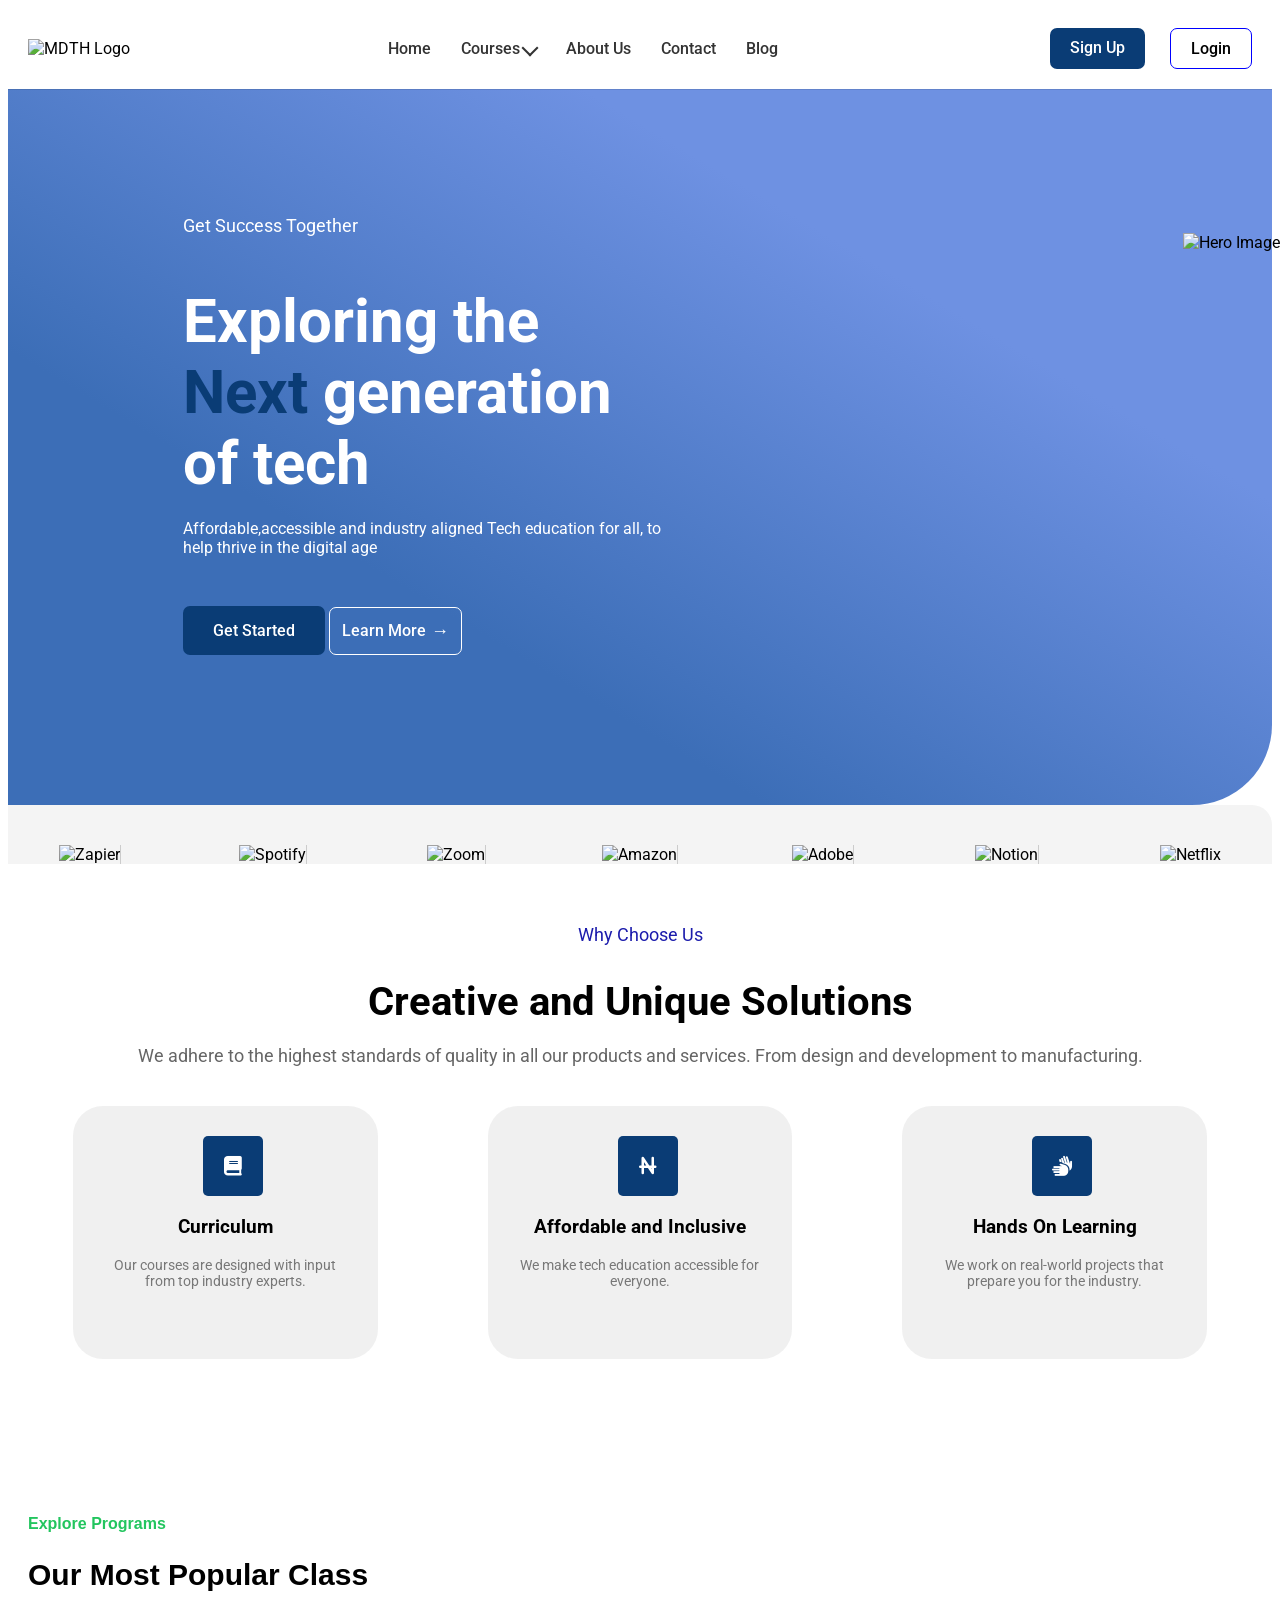
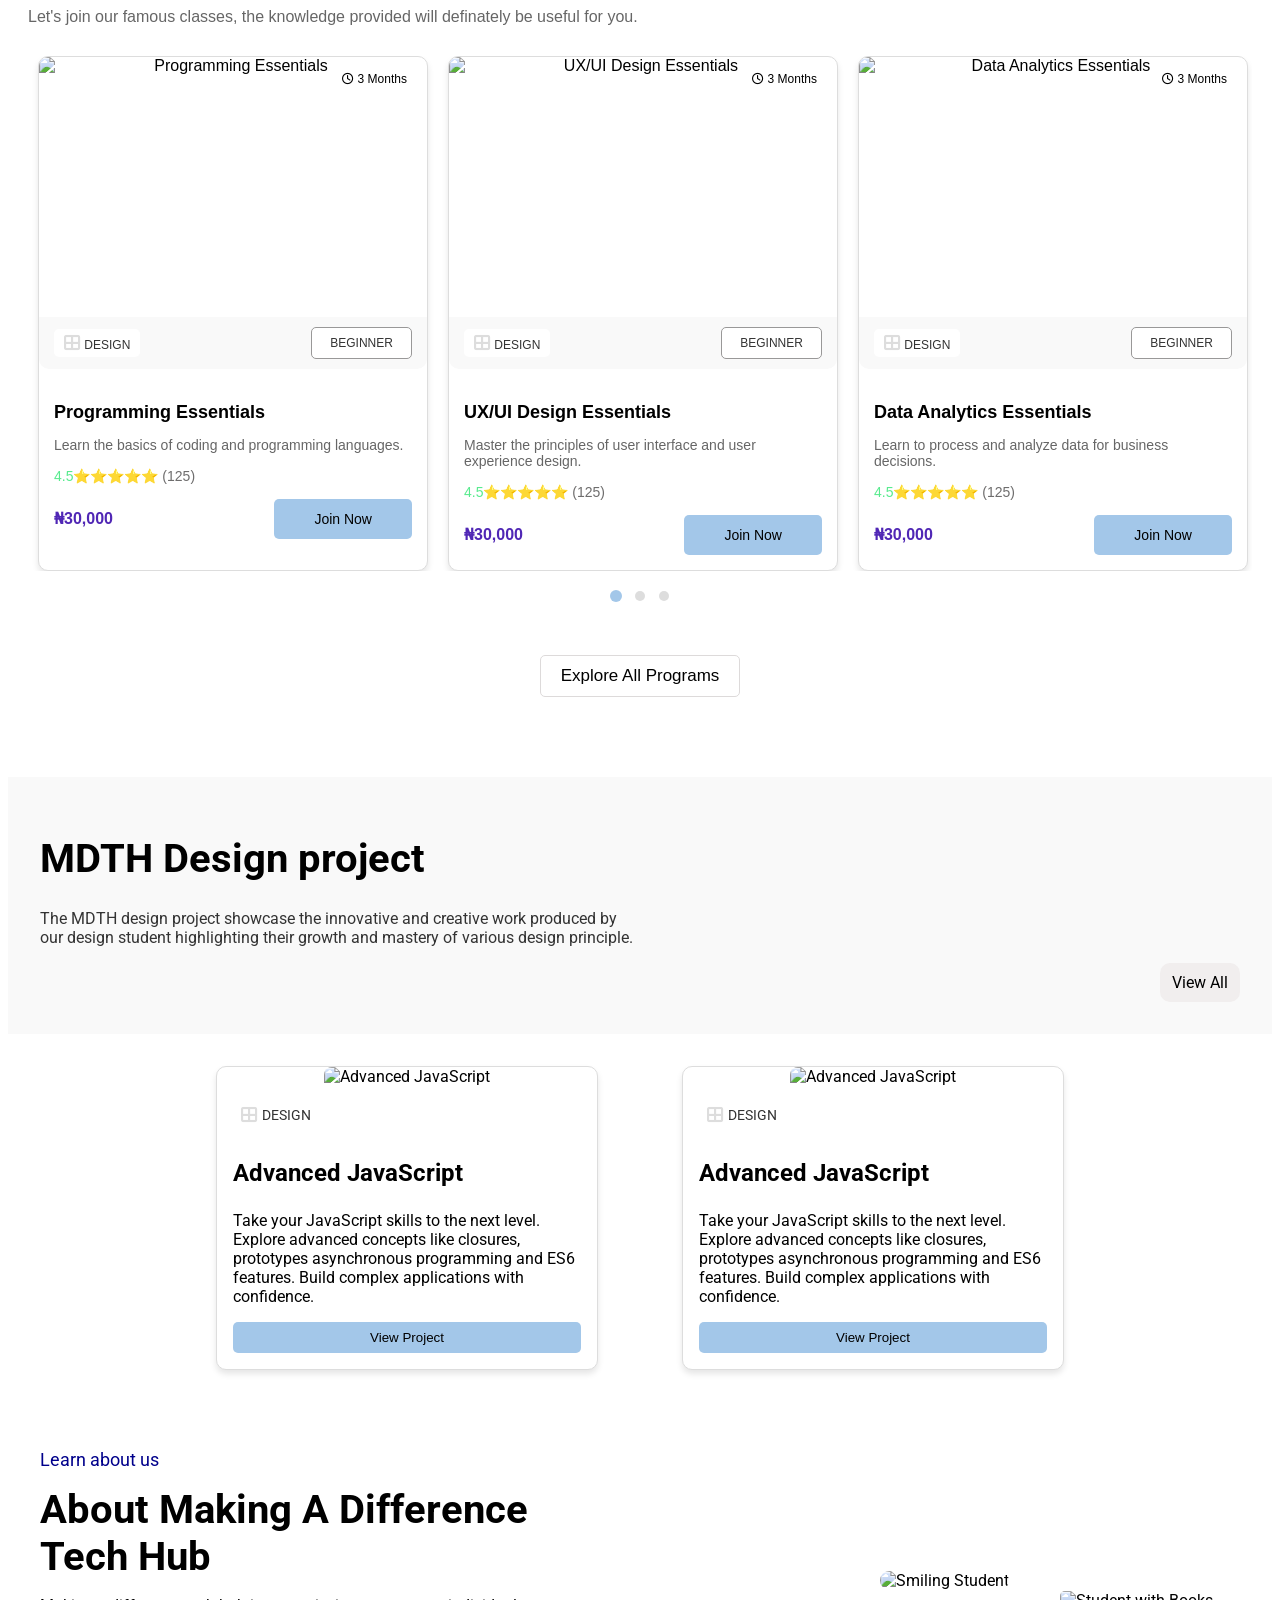
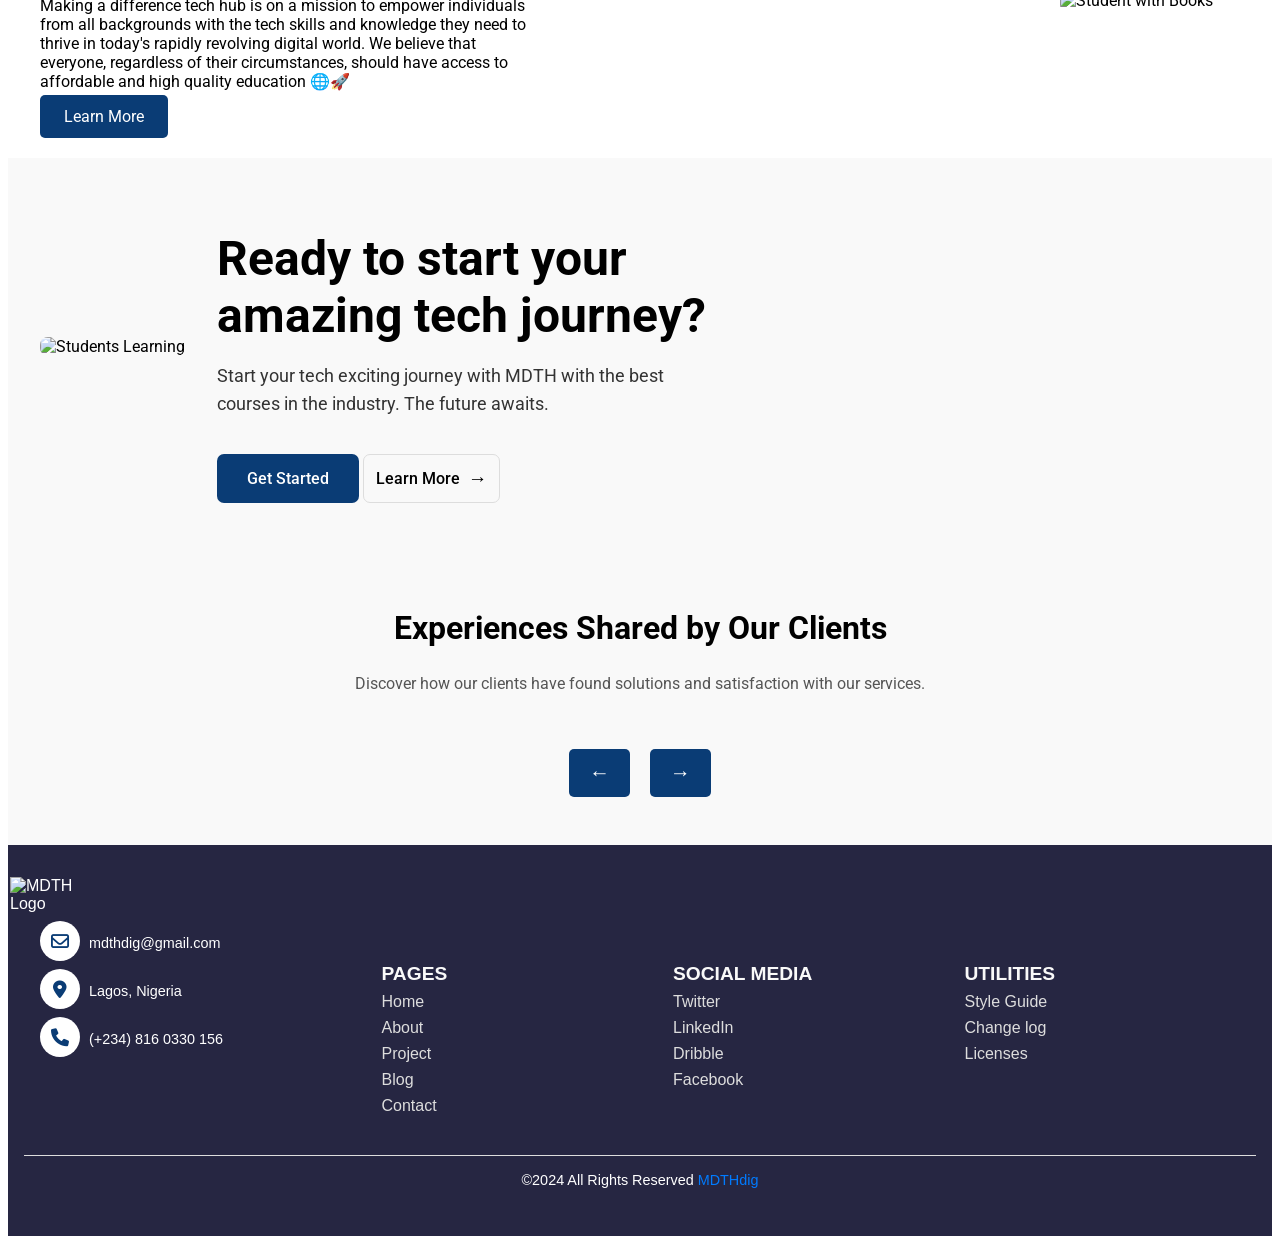
==== index.html @ a883691e "Login and signup page" ====
<!DOCTYPE html>
<html lang="en">
<head>
    <meta charset="UTF-8">
    <meta name="viewport" content="width=device-width, initial-scale=1.0">
    <meta name="description" content="MDTH - Affordable, accessible online tech courses to help you thrive in the digital age. Industry-aligned training in next-gen technologies for career success.">
    <meta name="keywords" content="online tech courses, affordable tech education, digital skills training, industry-aligned courses, next-generation technology, coding bootcamp, web development, data science, AI courses, career advancement">
    <meta name="author" content="MDTH">
    <meta name="robots" content="index, follow">
    <meta property="og:title" content="MDTH | Affordable Online Tech Courses for the Digital Age">
    <meta property="og:description" content="Get industry-relevant tech skills with MDTH's affordable online courses. Learn next-generation technologies and advance your career.">
    <meta property="og:type" content="website">
    <meta property="og:url" content="https://www.mdth.com">
    <meta property="og:image" content="https://www.mdth.com/images/mdth-social-share.jpg">
    
    <!-- Canonical URL to prevent duplicate content issues -->
    <link rel="canonical" href="https://www.mdth.com">
    
    <!-- Favicon -->
    <link rel="icon" href="/images/MDTH LOGO.jpg" type="image/x-icon">
    <link rel="apple-touch-icon" href="/apple-touch-icon.png">
    
    <!-- Title with primary keywords -->
    <title>MDTH  Digital World |Learn Next-Gen Skills for Career Success</title>
    
    <!-- Preload important resources -->
    <link rel="preload" href="https://fonts.googleapis.com/css2?family=Roboto:wght@400;500;700&display=swap" as="style">
    <link rel="preload" href="styles.css" as="style">
    
    <!-- Fonts -->
    <link href="https://fonts.googleapis.com/css2?family=Roboto:wght@400;500;700&display=swap" rel="stylesheet">
    <link rel="stylesheet" href="https://cdnjs.cloudflare.com/ajax/libs/font-awesome/6.0.0-beta3/css/all.min.css">
    
    <!-- CSS -->
    <link rel="stylesheet" href="css/styles.css">
    
    <!-- Schema Markup for Course Platform -->
    <script type="application/ld+json">
    {
      "@context": "https://schema.org",
      "@type": "EducationalOrganization",
      "name": "MDTH",
      "url": "https://www.mdth.com",
      "description": "Affordable, accessible tech education platform offering industry-aligned courses in next-generation technologies",
      "founder": {
        "@type": "Person",
        "name": "MDTH Team"
      },
      "sameAs": [
        "https://facebook.com/mdth",
        "https://twitter.com/mdth",
        "https://linkedin.com/company/mdth"
      ]
    }
    </script>
</head>
<body>
<!-- Navigation Bar -->
<nav class="navbar">
  <div class="logo">
      <a href="#">
          <img src="images/MDTH LOGO.jpg" alt="MDTH Logo" class="logo-image">
      </a>
  </div>

  
  <ul class="nav-links">
      <li><a href="#home">Home</a></li>
      <li class="dropdown">
        <a href="#courses">Courses</a>
        <span class="caret"></span>
        <ul class="dropdown-menu">
          <li><a href="web-development.html">Web Development</a></li>
          <li><a href="#data-science">Data Science</a></li>
          <li><a href="#ui-ux">UI/UX Design</a></li>
          <li><a href="#digital-marketing">Digital Marketing</a></li>
        </ul>
      </li>
    
      <li><a href="#about">About Us</a></li>
      <li><a href="#contact">Contact</a></li>
      <li><a href="#blog">Blog</a></li>
  </ul>
  <div class="auth-buttons">
      <a href="signup.html" class="btn-signup">Sign Up</a>
      <a href="login.html" class="btn-login">Login</a>
  </div>
  <!-- Hamburger Icon -->
  <div class="hamburger" id="hamburger">
      <span class="bar"></span>
      <span class="bar"></span>
      <span class="bar"></span>
  </div>
</nav>
<!-- Side Menu (hidden by default) -->
<div class="side-menu" id="sideMenu">
  <div class="side-menu-header">
    <img src="images/MDTH_LOGO-removebg-preview.png" alt="Logo" class="side-menu-logo">
    <div class="cancel-icon" id="cancelIcon">
      <span>&times;</span>
    </div>
  </div>
  <hr class="menu-separator">
  <div class="theme-switcher">
    <p>Switch Theme</p>
    <button id="themeToggle" class="theme-icon">
      <i class="fa fa-moon-o" aria-hidden="true"></i>
    </button>
  </div>
  <ul class="nav-links">
    <li><a href="#home">Home</a></li>
    <li class="dropdown">
      <a href="#courses">Courses</a>
      <span class="caret"></span>
      <ul class="dropdown-menu">
        <li><a href="web-development.html">Web Development</a></li>
        <li><a href="#data-science">Data Science</a></li>
        <li><a href="#ui-ux">UI/UX Design</a></li>
        <li><a href="#digital-marketing">Digital Marketing</a></li>
      </ul>
    </li>
  
    <li><a href="#about">About Us</a></li>
    <li><a href="#contact">Contact</a></li>
    <li><a href="#blog">Blog</a></li>
  </ul>
  <div class="auth-buttons">
    <a href="signup.html" class="btn-signup">Sign Up</a>
    <a href="login.html" class="btn-login">Login</a>
  </div>
  <hr class="menu-separator">
</div>



   <!-- Hero Section -->
<section class="hero">
    <div class="hero-content">
        <p>Get Success Together</p>
        <h1>Exploring the <span>Next</span> generation of tech</h1>
        <p>Affordable,accessible and industry aligned Tech education for all, to help thrive in the digital age</p>
        <a href="get-started.html" class="btn-get-started">Get Started</a>
       
        <a href="#learn-more" class="learn-more">
            Learn More <span class="arrow">&rarr;</span>
        </a>
    </div>
    <div class="hero-image">
        <img src="images/hero-image.png" alt="Hero Image">
    </div>
</section>

<!-- Brands Section -->
<div class="brands-section">
  <div class="brands">
    <div class="brand">
      <img src="images/Zapier logo image.png" alt="Zapier">
    </div>
    <div class="brand">
      <img src="images/Spotify logo image.png" alt="Spotify">
    </div>
    <div class="brand">
      <img src="images/Zoom logo image.png" alt="Zoom">
    </div>
    <div class="brand">
      <img src="images/Amazon logo image.png" alt="Amazon">
    </div>
    <div class="brand">
      <img src="images/Adobe logo image.png" alt="Adobe">
    </div>
    <div class="brand">
      <img src="images/Notion logo image.png" alt="Notion">
    </div>
    <div class="brand">
      <img src="images/Netflix logo image.png" alt="Netflix">
    </div>
  </div>
</div>


  
  <section class="creative-solutions">
    <div class="container">
        <p1>Why Choose Us</p1>
        <h2>Creative and Unique Solutions</h2>
        <p>We adhere to the highest standards of quality in all our products and services. From design and development to manufacturing.</p>
        <!-- Icon Boxes -->
        <div class="icon-boxes">
            <div class="icon-box">
                <div class="icon">
                    <i class="fas fa-book"></i> <!-- Font Awesome icon for Curriculum -->
                </div>
                <h3>Curriculum</h3>
                <p>Our courses are designed with input from top industry experts.</p>
            </div>
            <div class="icon-box">
                <div class="icon">
                    <i class="fas fa-naira-sign"></i> <!-- Font Awesome icon for Affordable -->
                </div>
                <h3>Affordable and Inclusive</h3>
                <p>We make tech education accessible for everyone.</p>
            </div>
            <div class="icon-box">
                <div class="icon">
                    <i class="fas fa-hands"></i> <!-- Font Awesome icon for Hands On -->
                </div>
                <h3>Hands On Learning</h3>
                <p>We work on real-world projects that prepare you for the industry.</p>
            </div>
        </div>
    </div>
</section>



<div class="courses-section">
    <div class="head-course">
        <p class="Exp"><b>Explore Programs</b></p>
        <h2 class="section-title">Our Most Popular Class</h2>
        <p class="section-description">
           Let's join our famous classes, the knowledge provided will definately be useful for you.
      </p>
    </div>
    
    <div class="slider-container">
        <div class="courses-slider">
            <!-- Course Card 1 -->
            <div class="course-card">
                <div class="course-image">
                    <img src="images/program 1 image.png" alt="Programming Essentials">
                    <span class="course-duration"><i class="fa-regular fa-clock"></i> 3 Months</span>
                </div>
                <div class="course-tags">
                    <span class="tag design-tag">
                        <i class="fas fa-th-large"></i> Design
                    </span>                    
                    <span class="tag beginner-tag">Beginner</span>
                </div>
                <div class="course-content">
                    <h3 class="course-title">Programming Essentials</h3>
                    <p class="course-description">
                        Learn the basics of coding and programming languages.
                    </p>
                    <div class="course-rating"><span>4.5</span>⭐⭐⭐⭐⭐ <span1>(125)</span1></div> 
                    <div class="course-footer">
                        <span class="course-price">₦30,000</span>
                        <button class="join-now-btn">Join Now</button>
                    </div>
                </div>
            </div>

            <!-- Course Card 2 -->
            <div class="course-card">
                <div class="course-image">
                    <img src="images/program 2 image.jpg" alt="UX/UI Design Essentials">
                    <span class="course-duration"><i class="fa-regular fa-clock"></i> 3 Months</span>
                </div>
                <div class="course-tags">
                    <span class="tag design-tag">
                        <i class="fas fa-th-large"></i> Design
                    </span>                    
                    <span class="tag beginner-tag">Beginner</span>
                </div>
                <div class="course-content">
                    <h3 class="course-title">UX/UI Design Essentials</h3>
                    <p class="course-description">
                        Master the principles of user interface and user experience design.
                    </p>
                    <div class="course-rating"><span>4.5</span>⭐⭐⭐⭐⭐  <span1>(125)</span1></div> 
                    <div class="course-footer">
                        <span class="course-price">₦30,000</span>
                        <button class="join-now-btn">Join Now</button>
                    </div>
                </div>
            </div>

            <!-- Course Card 3 -->
            <div class="course-card">
                <div class="course-image">
                    <img src="images/program 3 image .jpg" alt="Data Analytics Essentials">
                    <span class="course-duration"><i class="fa-regular fa-clock"></i> 3 Months</span>
                </div>
                <div class="course-tags">
                    <span class="tag design-tag">
                        <i class="fas fa-th-large"></i> Design
                    </span>                    
                    <span class="tag beginner-tag">Beginner</span>
                </div>
                <div class="course-content">
                    <h3 class="course-title">Data Analytics Essentials</h3>
                    <p class="course-description">
                        Learn to process and analyze data for business decisions.
                    </p>
                <div class="course-rating"><span>4.5</span>⭐⭐⭐⭐⭐  <span1>(125)</span1></div> 
                    <div class="course-footer">
                        <span class="course-price">₦30,000</span>
                        <button class="join-now-btn">Join Now</button>
                    </div>
                </div>
            </div>
  </div>
</div>


<!-- Slider Indicators -->
<div class="slider-indicators">
<span class="indicator active"></span>
<span class="indicator"></span>
<span class="indicator"></span>
</div>

<!-- Explore All Programs Button -->
<button class="explore-btn">Explore All Programs</button>
</div>






<!-- Header Section -->
<header class="header">
    <div class="header-content">
      <h1>MDTH Design project</h1>
      <p>
      The MDTH design project showcase the innovative and creative work produced by our
      design student highlighting their growth and mastery of various design principle.
      </p>
    </div>
    <a href="view-all.html" class="btn-view-all">View All</a>
  </header>

  <!-- Courses Section -->
  <section class="courses">
    <div class="course-card">
      <img src="images/course image 1.jpg" alt="Advanced JavaScript">
      <div class="course-info">
        <span class="tag design-tag">
            <i class="fas fa-th-large"></i> Design
        </span> 
        <h3>Advanced JavaScript</h3>
        <p>
        Take your JavaScript skills to the next level. Explore advanced concepts like closures,
        prototypes asynchronous programming and ES6 features. Build complex applications with confidence.
        </p>
        <button>View Project</button>
      </div>
    </div>
    <div class="course-card">
      <img src="images/course image 2.jpg" alt="Advanced JavaScript">
      <div class="course-info">
        <span class="tag design-tag">
            <i class="fas fa-th-large"></i> Design
        </span> 
        <h3>Advanced JavaScript</h3>
        <p>
        Take your JavaScript skills to the next level. Explore advanced concepts like closures,
        prototypes asynchronous programming and ES6 features. Build complex applications with confidence.
        </p>
        <button>View Project</button>
      </div>
    </div>
  </section>

<!-- About Us Section -->
<section class="about">
    <div class="about-text">
      <p class="learn-about"><span>Learn about us</span></p>
      <h2>About Making A Difference Tech Hub</h2>
      <p>
        Making a difference tech hub is on a mission to empower individuals from all backgrounds with the tech skills and
        knowledge they need to thrive in today's rapidly revolving digital world. We believe that everyone, regardless
        of their circumstances, should have access to affordable and high quality education 🌐🚀
      </p>
      <a href="#" class="about-btn">Learn More</a>
    </div>
    <div class="about-images">
      <img src="images/Smiling Student.jpg" alt="Smiling Student" class="main-image">
      <img src="images/Student with Books.jpg" alt="Student with Books" class="overlay-image">
    </div>
  </section>
  

  

  <!-- Call-to-Action Section -->
  <section class="cta">
    <div class="cta-image">
      <img src="images/Students Learning.jpg" alt="Students Learning">
    </div>
    <div class="cta-text">
      <h2>Ready to start your amazing tech journey?</h2>
      <p>Start your tech exciting journey with MDTH with the best courses in the industry. The future awaits.</p>
      <a href="get-started.html" class="btn-get-started">Get Started</a>
      <a href="#learn-more" class="learn-more">
          Learn More <span class="arrow">&rarr;</span>
      </a>
    </div>
  </section>

  <section class="testimonial-section">
    <h2>Experiences Shared by Our Clients</h2>
    <p>Discover how our clients have found solutions and satisfaction with our services.</p>
    <div class="testimonial-slider">
      <div class="testimonial-card">
        <i class="fa-solid fa-quote-left quote-icon"></i>
        <img src="path/to/image1.jpg" alt="Adebayo Adekunle" class="testimonial-img">
        <p>MDTH Industry is a great success partner. The team is incredibly helpful, providing the best project management services.</p>
        <h4>Adebayo Adekunle</h4>
        <span>CEO, Adekunle Enterprises</span>
      </div>
      <div class="testimonial-card">
        <i class="fa-solid fa-quote-left quote-icon"></i>
        <img src="path/to/image2.jpg" alt="Chioma Okafor" class="testimonial-img">
        <p>MDTH has the most skilled professionals who make the project seamless and successful.</p>
        <h4>Chioma Okafor</h4>
        <span>Founder, Creative Vision</span>
      </div>
      <div class="testimonial-card">
        <i class="fa-solid fa-quote-left quote-icon"></i>
        <img src="path/to/image3.jpg" alt="Tunde Ogunleye" class="testimonial-img">
        <p>The professionalism and skill of MDTH's team made our project a success. Highly recommend!</p>
        <h4>Tunde Ogunleye</h4>
        <span>Manager, Peak Solutions</span>
      </div>
      <div class="testimonial-card">
        <i class="fa-solid fa-quote-left quote-icon"></i>
        <img src="path/to/image4.jpg" alt="Aisha Bello" class="testimonial-img">
        <p>The team at MDTH went above and beyond to meet our goals. The results were outstanding!</p>
        <h4>Aisha Bello</h4>
        <span>Director, Bello Consulting</span>
      </div>
      <div class="testimonial-card">
        <i class="fa-solid fa-quote-left quote-icon"></i>
        <img src="path/to/image5.jpg" alt="Segun Alabi" class="testimonial-img">
        <p>MDTH provided us with the expertise we needed to transform our business. Excellent service!</p>
        <h4>Segun Alabi</h4>
        <span>Chief Operating Officer, Alabi Systems</span>
      </div>
      <div class="testimonial-card">
        <i class="fa-solid fa-quote-left quote-icon"></i>
        <img src="path/to/image6.jpg" alt="Ngozi Nwachukwu" class="testimonial-img">
        <p>MDTH's commitment to quality and their attention to detail were invaluable to our project's success.</p>
        <h4>Ngozi Nwachukwu</h4>
        <span>Founder, Nwachukwu Innovations</span>
      </div>
      <div class="testimonial-card">
        <i class="fa-solid fa-quote-left quote-icon"></i>
        <img src="path/to/image7.jpg" alt="Kehinde Balogun" class="testimonial-img">
        <p>The expertise of MDTH's team was crucial in delivering our project on time and within budget. Highly recommended!</p>
        <h4>Kehinde Balogun</h4>
        <span>Project Manager, Balogun Builders</span>
      </div>
      <div class="testimonial-card">
        <i class="fa-solid fa-quote-left quote-icon"></i>
        <img src="path/to/image8.jpg" alt="Abiola Oladipo" class="testimonial-img">
        <p>Working with MDTH was a game-changer for our business. Their professionalism and knowledge were exceptional.</p>
        <h4>Abiola Oladipo</h4>
        <span>CEO, Oladipo Ventures</span>
      </div>
      <div class="testimonial-card">
        <i class="fa-solid fa-quote-left quote-icon"></i>
        <img src="path/to/image9.jpg" alt="Funke Adeyemi" class="testimonial-img">
        <p>MDTH delivered exactly what we needed. Their team was extremely skilled and responsive throughout the project.</p>
        <h4>Funke Adeyemi</h4>
        <span>Head of Operations, Adeyemi Logistics</span>
      </div>
      <div class="testimonial-card">
        <i class="fa-solid fa-quote-left quote-icon"></i>
        <img src="path/to/image10.jpg" alt="Emeka Uche" class="testimonial-img">
        <p>Our experience with MDTH was fantastic! Their insights and dedication made all the difference in our project's success.</p>
        <h4>Emeka Uche</h4>
        <span>Senior Manager, Uche Enterprises</span>
      </div>
      <div class="testimonial-card">
        <i class="fa-solid fa-quote-left quote-icon"></i>
        <img src="path/to/image11.jpg" alt="Zainab Yusuf" class="testimonial-img">
        <p>MDTH's project management team went above and beyond to ensure the success of our venture. Truly impressive!</p>
        <h4>Zainab Yusuf</h4>
        <span>Founder, Yusuf Interiors</span>
      </div>
      <div class="testimonial-card">
        <i class="fa-solid fa-quote-left quote-icon"></i>
        <img src="path/to/image11.jpg" alt="Ibrahim Danjuma" class="testimonial-img">
        <p>MDTH's project management team exceeded my expectations in ensuring the success of our venture.</p>
        <h4>Ibrahim Danjuma</h4>
        <span>Manager, Danjuma Holdings</span>
      </div>
    </div>

    <div class="slider-controls">
      <button id="prev-btn">&larr;</button>
      <button id="next-btn">&rarr;</button>
    </div>
  </section>
  
    
  
    
  
      


  <footer class="footer">
    <div class="footer-container">
      <div class="footer-contact">
    <img src="images/MDTH_LOGO-removebg-preview.png" alt="MDTH Logo" class="logo-image-footer">
        <p><i class="fa-regular fa-envelope"></i> mdthdig@gmail.com</p>
        <p><i class="fa-solid fa-location-dot"></i> Lagos, Nigeria</p>
        <p><i class="fa-solid fa-phone"></i> (+234) 816 0330 156</p>

      </div>
      <div class="footer-links">
        <h4>PAGES</h4>
        <ul>
          <li><a href="#">Home</a></li>
          <li><a href="#">About</a></li>
          <li><a href="#">Project</a></li>
          <li><a href="#">Blog</a></li>
          <li><a href="#">Contact</a></li>
        </ul>
      </div>
      <div class="footer-links">
        <h4>SOCIAL MEDIA</h4>
        <ul>
          <li><a href="#">Twitter</a></li>
          <li><a href="#">LinkedIn</a></li>
          <li><a href="#">Dribble</a></li>
          <li><a href="#">Facebook</a></li>
        </ul>
      </div>
      <div class="footer-links">
        <h4>UTILITIES</h4>
        <ul>
          <li><a href="#">Style Guide</a></li>
          <li><a href="#">Change log</a></li>
          <li><a href="#">Licenses</a></li>
        </ul>
      </div>
    </div>
    <div class="footer-bottom">
      <p>&copy;2024 All Rights Reserved <span>MDTHdig</span></p>
    </div>
  </footer>
 
    <script src="script.js"></script>
    
</body>
</html>
---- css/styles.css ----
body {
  font-family: 'Roboto', sans-serif;
}

/* Import Google Fonts */
@import url('https://fonts.googleapis.com/css2?family=Roboto:wght@400;500&display=swap');
@import url('https://fonts.googleapis.com/css2?family=Poppins:wght@400;500&display=swap');
@import url('https://fonts.googleapis.com/css2?family=Montserrat:wght@400;500&display=swap');

a {
    text-decoration: none;
    color: inherit;
}

ul {
    list-style: none;
    margin: 0;
    padding: 0;
}


/* Navbar Container */
.navbar {
  display: flex;
  justify-content: space-between; /* Space between logo and hamburger */
  align-items: center; 
  padding: 20px 20px;
  background-color: #ffffff;
  box-shadow: 0px 4px 10px rgba(0, 0, 0, 0.1);
  position: relative;
}

/* Logo Styling */
.logo {
  display: flex; /* Flexbox for alignment */
  align-items: center; /* Vertically align logo with hamburger */
}

.logo img {
  max-height: 80px; 
  width: auto; 
  height: auto; 
}





.nav-links {
  display: flex;
  gap: 30px;
  align-items: center;
}

.nav-links li {
  position: relative;
}

.nav-links a {
  font-weight: 500;
  color: #333;
  font-size: 16px;
  transition: color 0.3s ease;
}

.nav-links a:hover {
color: blue;
text-decoration: underline;
text-decoration-thickness: 2px; 
text-underline-offset: 5px; 
}

/* Dropdown Styling */
.dropdown-menu {
  display: none;
  position: absolute;
  top: 100%;
  left: 0;
  background-color: #ffffff;
  box-shadow: 0px 4px 10px rgba(0, 0, 0, 0.1);
  padding: 10px 0;
  z-index: 10;
}

.dropdown-menu li {
  padding: 10px 20px;
  transition: background-color 0.3s ease;
}

.dropdown-menu li:hover {
  background-color: #f8f9fa;
}

.caret {
  display: inline-block;
  cursor: pointer;
  border: solid #333;
  border-width: 0 2px 2px 0;
  padding: 5px;
  transform: rotate(45deg);
  transition: transform 0.3s ease;
}

.caret.open {
  transform: rotate(-135deg);
}


.auth-buttons a {
  margin-left: 15px;
  padding: 10px 20px;
  border-radius: 5px;
  font-weight: 500;
  transition: background-color 0.3s ease, color 0.3s ease;
}

.auth-buttons .btn-signup {
  background-color: #0A3C75;
  color: #ffffff;
  border-radius: 7px;
}

.auth-buttons .btn-signup:hover {
  background-color: blue;
}

.auth-buttons .btn-login {
  border: 1px solid blue;
  background-color: transparent;
  border-radius: 7px;
}

.auth-buttons .btn-login:hover {
  background-color: #0A3C75;
  color: #ffffff;
}

/* Hamburger Button */
.hamburger {
  display: none;
  cursor: pointer;
  flex-direction: column;
  gap: 5px;
}

.hamburger .bar {
  width: 30px;
  height: 4px;
  background-color: #333;
  border-radius: 5px;
}

.side-menu {
  position: fixed;
  top: 0;
  right: -500px; /* Fully hidden */
  width: 300px; 
  height: 100%;
  background-color: #0a3d76; 
  box-shadow: -4px 0px 10px rgba(0, 0, 0, 0.1);
  transition: right 0.3s ease; 
  padding: 20px;
  z-index: 100; /* Ensure it appears above other content */
}

/* Responsive styles */
@media (max-width: 768px) { 
  .side-menu {
    width: 300px;
    right: -500px;
    padding: 15px;
  }
}

@media (max-width: 480px) { /* For small smartphones */
  .side-menu {
    width: 250px; 
    right: -500px;
    padding: 10px; 
  }
}

.side-menu .cancel-icon {
  font-size: 2rem;
  color: white;
  cursor: pointer;
  padding: 10px;
  text-align: right;
}

.side-menu .nav-links {
  display: flex;
  flex-direction: column;
  gap: 20px;
  align-items: flex-start;
  margin-left: 15px;
}

/* Show auth-buttons in navbar for larger screens */
.auth-buttons {
  display: flex;
  gap: 15px;
}

/* Hide auth-buttons in main navbar on smaller screens */
@media (max-width: 768px) {
  .auth-buttons {
      display: none;
  }
}

/* Auth Buttons in Side Menu */
.side-menu .auth-buttons {
  margin-top: 20px;
  display: flex;
  flex-direction: column;
  gap: 10px;
  align-items: flex-start;
}

.side-menu .btn-signup,
.side-menu .btn-login {
  padding: 10px 20px;
  border-radius: 7px;
  text-align: center;
  color: #ffffff;
}

.side-menu .btn-signup {
  border: 1px solid blue;
  background-color: transparent;
}

.side-menu .btn-signup:hover {
  background-color: blue;
}

.side-menu .btn-login {
  border: 1px solid blue;
  background-color: transparent;
}

.side-menu .btn-login:hover {
  background-color: #0A3C75;
  color: #ffffff;
}


/* Media Query for Mobile Screens */
@media (max-width: 768px) {
  .nav-links {
      display: none; /* Hide the nav links on small screens */
  }
  .nav-links a {
    font-weight: 500;
    color: white;
    font-size: 16px;
    transition: color 0.3s ease;
  }
  
  .dropdown-menu a {
    color: #333;
  }
    .dropdown {
    align-self: flex-start;
  }
  .hamburger {
      display: flex; /* Show hamburger button on small screens */
  }

  .side-menu.auth-buttons .btn-signup {
    background-color: #0A3C75;
    color: #ffffff;
    border-radius: 7px;
    display: flex;
  }
  
  .auth-buttons .btn-signup:hover {
    background-color: blue;
  }
  
  .side-menu.auth-buttons .btn-login {
    border: 1px solid blue;
    background-color: transparent;
    border-radius: 7px;
    display: flex;
  }
  
  .auth-buttons .btn-login:hover {
    background-color: blue;
    color: #ffffff;
  }
  

}



/* Logo and Cancel Icon in Side Menu */
.side-menu-header {
  display: flex;
  justify-content: space-between;
  align-items: center;
  margin-bottom: 10px;
}

.side-menu-logo {
  max-height: 60px;
  width: auto;
  margin-left: 10px;
}

/* Separator Line */
.menu-separator {
  border: none;
  border-top: 1px solid white;
  margin: 20px 0;
}

/* Cancel Icon */
.cancel-icon {
  font-size: 2rem;
  color: white;
  cursor: pointer;
  padding: 10px;
  text-align: right;
  transition: color 0.3s ease;
}

/* Switch Theme Section */
.theme-switcher {
  display: flex;
  justify-content: space-between;
  align-items: center;
  margin-bottom: 30px;
  padding: 0 10px;
}

.theme-switcher p {
  color: white;
  font-size: 16px;
  font-weight: bold;
  margin: 0;
  transition: color 0.3s ease;
}

.theme-icon {
  background: none;
  border: none;
  cursor: pointer;
  color: white;
  font-size: 24px;
  transition: transform 0.3s, color 0.3s ease;
}

.theme-icon:hover {
  transform: scale(1.1);
}



/* Hero Section */
.hero {
  display: flex;
  align-items: center;
  justify-content: space-between;
  padding: 150px;
  background: linear-gradient(to bottom left, #6e91e2 30%, #3c6eb7 70%);
  border-bottom-right-radius: 80px;
  margin-top: -47px;
}

.hero-content {
z-index: 2;
max-width: 50%;
padding-left: 25px;
}

.hero-content p:first-of-type {
  font-size: 18px;
  color: white;
  margin-bottom: 10px;
}

.hero-content h1 {
  font-size: 60px;
  color: white;
  margin-bottom: 20px;
}

.hero-content h1 span {
  color: #0A3C75;
}

.hero-content p:last-of-type {
  font-size: 16px;
  color: white;
  margin-bottom: 30px;
}

.hero-content .btn-get-started {
  padding: 15px 30px;
  background-color: #0A3C75;
  color: #ffffff;
  border: none;
  border-radius: 7px;
  font-weight: 500;
  font-size: 16px;
  cursor: pointer;
  transition: background-color 0.3s ease;
}

.hero-content .btn-get-started:hover {
  background-color: blue;
}

.hero-content .learn-more {
  display: inline-flex;
  align-items: center;
  margin-top: 20px;
  font-size: 16px;
  color: white;
  font-weight: 500;
  border: 1px solid white;
  border-radius: 7px;
  padding: 12px;

}

.hero-content .learn-more:hover {
background-color: #0A3C75;
}

.hero-content .learn-more .arrow {
  margin-left: 5px;
  font-size: 18px;
  font-weight: bold;
  transition: margin-left 0.3s ease;
}

.hero-content .learn-more:hover .arrow {
  margin-left: 10px;
}
/* Hero Image Styling - Start of Changes */
.hero-image {
  position: absolute; 
  bottom: -123px; 
  right: 0; 
  max-width: 50%;
  height: 100%; 
  z-index: 1; 
}


.hero-image img {
    width: 100%;
    height: 100%;
    object-fit: cover; 
}


/* Media Queries for Hero Section */

/* For Tablets (iPads and Medium Screens) */
@media screen and (max-width: 1024px) {
  .hero {
      flex-direction: row; /* Stack content vertically */
      padding: 60px 20px;
      text-align: center;
  }

  .hero-content {
      max-width: 80%;
      margin: 0 auto 20px;
  }

  .hero-content h1 {
      font-size: 48px; /* Slightly smaller headline */
  }

  .hero-content p:first-of-type,
  .hero-content p:last-of-type {
      font-size: 14px; /* Adjusted font size for smaller screens */
  }

  .hero-content .btn-get-started {
      padding: 12px 24px; /* Reduced button size */
      font-size: 14px;
  }

  .hero-content .learn-more {
      font-size: 14px;
      padding: 8px 16px;
  }

  .hero-image {
    position: relative;
    max-width: 70%;
    margin: 0 auto;
    bottom: -60px; 
}


  .hero-image img {
      width: 100%;
      object-fit: contain;
  }
}

/* For Small Screens (Phones) */
@media screen and (max-width: 768px) {
  .hero {
      padding: 40px 15px;
      flex-direction: column;
      text-align: center;
  }

  .hero-content {
      max-width: 90%;
      margin: 0 auto 20px;
  }

  .hero-content h1 {
      font-size: 36px; 
  }

  .hero-content p:first-of-type,
  .hero-content p:last-of-type {
      font-size: 12px;
      margin-top: 25px;
  }

  .hero-content .btn-get-started {
      padding: 10px 20px;
      font-size: 12px;
  }

  .hero-content .learn-more {
      font-size: 12px;
      padding: 8px;
  }

  .hero-image {
      max-width: 80%;
      margin: 0 auto;
      bottom: -33px;
      left: 0;
  }

  .hero-image img {
      width: 100%;
      height: auto;
      object-fit: contain;
  }
}

/* For Extra Small Screens (Smaller Phones) */
@media screen and (max-width: 480px) {
  .hero {
      padding: 30px 10px;
  }

  .hero-content h1 {
      font-size: 28px;
  }

  .hero-content p:first-of-type,
  .hero-content p:last-of-type {
      font-size: 10px;
  }

  .hero-content .btn-get-started {
      padding: 8px 15px;
      font-size: 10px;
  }

  .hero-content .learn-more {
      font-size: 10px;
      padding: 6px;
  }

  .hero-image {
      max-width: 100%;
      margin: 10px auto 0;
      bottom: -33px;
      left: 0;
  }

  .hero-image img {
      width: 100%;
      object-fit: contain;
  }
}

/* Brands Section */
.brands-section {
  padding: 40px 20px;
  background-color: #f4f4f4;
  text-align: center;
  margin-bottom: -40px;
  border-top-right-radius: 20px;
}

.brands {
  display: grid;
  grid-template-columns: repeat(auto-fill, minmax(120px, 1fr)); 
  gap: 60px;
  align-items: stretch;
  justify-items: center;
 justify-content: space-between;
}

.brand {
  position: relative;
  display: flex;
  justify-content: center; 
}

.brand:not(:last-child) {
  border-right: 1px solid #ccc; 
}

.brands img {
  max-width: 100%;
  height: auto;
  object-fit: contain;
  transition: transform 0.3s ease-in-out;
}

.brands img:hover {
  transform: scale(1.1); 
}

/* Media Queries for Brands Section */
@media screen and (max-width: 1200px) {
  .brands {
    grid-template-columns: repeat(auto-fill, minmax(100px, 1fr)); 
    gap: 20px;
  }

  .brands img {
    margin-right: 0; 
    width: 80%;
  }
}

@media screen and (max-width: 768px) {
  .brands-section {
    padding: 30px 15px;
  }

  .brands {
    grid-template-columns: repeat(auto-fill, minmax(80px, 1fr));
    gap: 15px;
  }
  .brands-section {
    margin-bottom: -30px;
  }
  
  .brands img {
    width: 70%;
  }
}

@media screen and (max-width: 480px) {
  .brands-section {
    padding: 20px 10px;
  }

  .brands-section {
    margin-bottom: -20px;
  }
  
  
  .brands {
    grid-template-columns: repeat(auto-fill, minmax(60px, 1fr)); 
    gap: 10px;
  }

  .brands img {
    width: 60%; 
  }
}

.creative-solutions {
  padding: 60px 20px;
  background-color: white;
  text-align: center;
}

.creative-solutions h2 {
  font-size: 40px;
  color: black;
  margin-bottom: 20px;
}

.creative-solutions p {
  font-size: 18px;
  color: #666;
  margin-bottom: 40px;
}

p1 {
  font-size: 18px;
  color: rgb(28, 28, 172);
  margin-bottom: 40px;
}

.icon-boxes {
  display: flex;
  justify-content: space-around;
  gap: 20px;
  margin-bottom: 40px;
}

.icon-box {
  background-color: rgba(240, 240, 240, 0.986);
  padding: 30px;
  border-radius: 30px;
  text-align: center;
  width: 20%;
}

.icon-box .icon {
  background-color: #0A3C75;  /* Dark blue background color */
  width: 40px;              
  height: 40px;             
  border-radius: 5px;      
  margin-bottom: 20px;      
  margin-left: 100px;       
  display: flex;           
  justify-content: center;  
  align-items: center;    
  padding: 10px;            
}

.icon-box i { 
  font-size: 20px;
  color: white; 
}


.icon-box img {
  width: 30px;
  height: 30px;
  filter: invert(1);  /* Make the icon white */
}

.icon-box p {
  font-size: 14px;
  color: #777;
}

@media screen and (max-width: 768px) {
  .creative-solutions h2 {
    font-size: 30px;
  }

  .creative-solutions p {
    font-size: 16px;
    margin-bottom: 30px;
  }

  p1 {
    font-size: 16px;
  }

  .icon-boxes {
    flex-wrap: wrap;
    justify-content: center;
    gap: 15px;
  }

  .icon-box {
    width: 45%;
    padding: 20px;
  }

  .icon-box img {
    width: 40px;
    height: 40px;
  }

  .icon-box p {
    font-size: 13px;
  }
}

@media screen and (max-width: 480px) {
  .creative-solutions h2 {
    font-size: 24px;
  }

  .creative-solutions p {
    font-size: 14px;
    margin-bottom: 20px;
  }

  p1 {
    font-size: 14px;
  }

  .icon-box {
    width: 90%;
    padding: 15px;
  }

  .icon-box img {
    width: 30px;
    height: 30px;
  }

  .icon-box p {
    font-size: 12px;
  }
}

/* Creative Solutions Section */
@media screen and (max-width: 768px) {
  .creative-solutions h2 {
    font-size: 30px;
  }

  .creative-solutions p {
    font-size: 16px;
    margin-bottom: 30px;
  }

  /* Ensure p1 is a valid class or selector */
  .p1 {
    font-size: 16px;
  }

  .icon-boxes {
    display: flex;
    flex-wrap: wrap;
    justify-content: center;
    gap: 15px;
  }

  .icon-box {
    width: 45%;
    padding: 20px;
    text-align: center; /* Ensures icons and text are centered */
  }

  .icon-box img {
    width: 40px;
    height: 40px;
  }

  .icon-box p {
    font-size: 13px;
    margin-top: 10px; 
  }

  .icon-box .icon {
    background-color: #0A3C75;  /* Dark blue background color */
    width: 40px;
    height: 40px;
    border-radius: 5px;
    margin-bottom: 20px;
    margin-left: auto; 
    margin-right: auto; 
    display: flex;
    justify-content: center;
    align-items: center;
    padding: 10px;
  }
}





/* Courses Section */
.Exp {
  color: #22c55e;
}
.courses-section {
  padding: 40px 20px;
  text-align: center;
  font-family: 'Arial', sans-serif;
}

.section-title {
  font-size: 30px;
  font-weight: bold;
  margin-bottom: 10px;
}

.section-description {
  font-size: 16px;
  color: #666;
  margin-bottom: 30px;
}

.head-course {
  text-align: left;
}

/* Slider Container */
.slider-container {
  overflow: hidden;
  position: relative;
  width: 100%;
}

.courses-slider {
  display: flex;
  transition: transform 0.5s ease-in-out;
  width: 100%;
}

/* Course Card */
.course-card {
  background: #fff;
  border-radius: 10px;
  box-shadow: 0 4px 6px rgba(0, 0, 0, 0.1);
  overflow: hidden;
  margin: 0 10px;
  flex: 0 0 calc(33.333% - 20px); 
  max-width: 100%;
}

.course-image {
  position: relative;
}

.course-image img {
  width: 100%;
  height: 260px;
  display: block;
}

.course-duration {
  position: absolute;
  top: 10px;
  right: 10px;
  background: white;
  color: black;
  font-size: 12px;
  padding: 5px 10px;
  border-radius: 4px;
}
.course-tags {
  display: flex;
  justify-content: space-between; 
  align-items: center;
  padding: 10px 15px;
  background-color: #f9f9f9; 
  border-bottom-left-radius: 10px; 
  border-bottom-right-radius: 10px; 
}

.tag {
  font-size: 12px;
  color: #333;
  padding: 5px 10px;
  border-radius: 5px;
  text-transform: uppercase;
}

.design-tag {
  background: #ffffff;
  margin-right: auto;
}


.design-tag i {
  font-size: 17px;
  color: #ddd; 
}

.beginner-tag {
  background: white;
  padding: 8px 18px;
  border: 1px solid #999898;
  margin-left: auto; 
}

.course-content {
  padding: 15px;
  text-align: left;
}

.course-title {
  font-size: 18px;
  font-weight: bold;
  margin-bottom: 10px;
}

.course-description {
  font-size: 14px;
  color: #666;
  margin-bottom: 15px;
}

.course-rating {
  font-size: 14px;
  color: #f59e0b;
  margin-bottom: 15px;
}

.course-rating span{
  color: #58eb8e;
}
.course-rating span1{
  color: #6e6d6d}

.course-footer {
  display: flex;
  justify-content: space-between;
  align-items: center;
}

.course-price {
  font-size: 16px;
  font-weight: bold;
  color: #5027b5;
}

.join-now-btn {
  background:  #A3C7E9;
  color: black;
  padding: 12px 40px;
  border: none;
  border-radius: 5px;
  font-size: 14px;
  cursor: pointer;
}

.join-now-btn:hover {
  background: #0A3C75;
  color: white;
}

/* Slider Indicators */
.slider-indicators {
  margin-top: 20px;
  text-align: center; 
}

.indicator {
  display: inline-block;
  width: 10px;
  height: 10px;
  margin: 0 5px;
  background: #ddd;
  border-radius: 50%;
  cursor: pointer;
}

.indicator.active {
  background:  #A3C7E9;
  transform: scale(1.2); 
}



/* Explore All Programs Button */
.explore-btn {
  margin-top: 20px;
  padding: 10px 20px;
  background: white;
  color: black;
  border: 1px solid rgb(221, 218, 218);
  border-radius: 5px;
  font-size: 17px;
  cursor: pointer;
}

.explore-btn:hover {
  background: #0A3C75;
  color: white;
}


/* Explore All Programs Button */
@media screen and (max-width: 768px) {
  .explore-btn {
    font-size: 14px;
  }
}

@media screen and (max-width: 480px) {
  .explore-btn {
    font-size: 12px;
  }
}


/* Header Section */
.header {
  background: #f9f9f9;
  padding: 2rem;
  display: flex; 
  flex-direction: column; 
  align-items: flex-start; 
}

.header h1 {
  font-size: 2.5rem;
  color: black;
}

.header p {
  max-width: 600px;
  margin: 1rem 0;
  font-size: 1rem;
  color: #333;
}

.header a {
  align-self: flex-end; 
  background-color: #f1eeee;
  padding: 10px 12px;
  border-radius: 10px;
}

.header-cta {
  background: #007bff;
  color: white;
  text-decoration: none;
  padding: 0.75rem 1.5rem;
  border-radius: 5px;
  display: inline-block;
  margin-top: 1rem;
}

/* Header Section */
@media screen and (max-width: 768px) {
  .header h1 {
    font-size: 2rem;
  }
  .header p {
    font-size: 0.875rem;
  }
  .header a {
    padding: 8px 10px;
  }
}
/* Header Section */
@media screen and (max-width: 768px) {
  .header {
    padding: 1rem;
  }

  .header h1 {
    font-size: 2rem;
  }

  .header p {
    font-size: 0.9rem;
  }

  .header a {
    padding: 8px 10px;
  }

  .header-cta {
    padding: 0.5rem 1rem;
  }
}

@media screen and (max-width: 480px) {
  .header h1 {
    font-size: 1.5rem;
  }

  .header p {
    font-size: 0.85rem;
  }

  .header a {
    padding: 6px 8px;
  }

  .header-cta {
    padding: 0.5rem 1rem;
  }
}


/* Courses Section */
.courses {
  display: flex;
  gap: 4rem;
  padding: 2rem;
  justify-content: center;
}
.course-card {
  background: #fff;
  border: 1px solid #ddd;
  border-radius: 8px;
  width: 300px;
  text-align: center;
  box-shadow: 0 4px 6px rgba(0, 0, 0, 0.1);
}
.course-card img {
  width: 100%;
  border-radius: 8px 8px 0 0;
}
.course-info {
  padding: 1rem;
}
/* Parent Container */
.course-info {
  display: flex; 
  flex-direction: column; 
  align-items: flex-start; 
  text-align: left; 
}

/* Styling the Tag */
.course-info .tag {
  display: inline-flex;
  align-items: center;
  padding: 0.25rem 0.5rem;
  font-size: 0.875rem;
  margin-bottom: 0.5rem; 
}

/* Styling the Icon in the Tag */
.course-info .tag i {
  margin-right: 0.25rem; 
}

/* Heading Style */
.course-info h3 {
  font-size: 1.5rem;
  margin-bottom: 0.5rem;
}

/* Paragraph Style */
.course-info p {
  font-size: 1rem;
  margin-bottom: 1rem;
}

.course-info button {
  background: #A3C7E9;
  color: black;
  border: none;
  padding: 0.5rem 1rem;
  border-radius: 5px;
  cursor: pointer;
  width: 100%;
}

/* Responsive Courses Section */
@media (max-width: 768px) {
  .courses {
    flex-direction: column;
    gap: 2rem;
    padding: 1rem;
  }

  .course-card {
    width: 100%;
  }

  .course-info h3 {
    font-size: 1.25rem;
  }

  .course-info p {
    font-size: 0.9rem;
  }

  .course-info button {
    padding: 0.5rem;
  }
}
/* Ensure that the course cards take up 100% width on smaller screens */
@media (max-width: 768px) {
  .course-card {
    width: 100%; /* Make sure it fills the entire container on smaller screens */
  }
}

@media (max-width: 480px) {
  .courses {
    padding: 0.5rem;
  }

  .course-info h3 {
    font-size: 1rem;
  }

  .course-info p {
    font-size: 0.8rem;
  }

  .course-info button {
    padding: 0.4rem;
    font-size: 0.875rem;
  }
}



/* Media query for screens 768px or smaller (Tablets and Mobile) */
@media (max-width: 768px) {
  .courses-slider {
    display: flex; 
    overflow-x: hidden; 
  }

  .course-card {
    flex: 0 0 100%; 
    max-width: 100%; 
    margin: 0;
  }
}


/* About Us Section */
.about {
  display: flex;
  align-items: center;
  justify-content: space-between;
  gap: 2rem;
  padding: 2rem;
  max-width: 1200px;
  margin: 0 auto;
}

.about-text {
  flex: 1;
  max-width: 500px;
}

.about-text h2 {
  font-size: 2.5rem;
  margin: 1rem 0;
  color: black;
}


.about-text p span{
  margin-bottom: 1rem;
  font-size: 1.1rem;
  color: darkblue;
}
.about-btn {
  background: #0A3C75;
  color: white;
  text-decoration: none;
  padding: 0.75rem 1.5rem;
  border-radius: 5px;
}
.about-btn:hover {
  background: blue;
  color: white;
}
.about-images {
  position: relative;
}

/* Main Image */
.main-image {
  width: 100%; 
  height: auto; 
  border-radius: 10px;
  position: relative; 
}

/* About Images Wrapper */
.about-images {
  position: relative;
  width: 30%; 
  height: auto;
}

/* Overlay Image */
.overlay-image {
  position: absolute;
  bottom: -25px; 
  right: -25px;
  width: 200px; 
  height: auto;
  border: 5px solid white; 
  border-radius: 8px; 
  object-fit: cover;
  z-index: 1;
}

.about-images img {
  border-radius: 10px;
}

/* Media Query for Smaller Screens */
@media (max-width: 768px) {
  .about {
    flex-direction: column;
    text-align: center;
  }

  .about-images {
    width: 100%; /* Ensure it takes up full width on small screens */
  }

  .main-image {
    width: 80%; /* Adjust this as needed */
    height: auto;
    margin: 0 auto; /* Center the image horizontally */
  }

  .overlay-image {
    bottom: -25px;
    right: -25px;
    width: 150px;
    bottom: -25px;  
    height: auto;
    border: 2px solid white;
   
  }
}


/* Call-to-Action Section */
.cta {
  display: flex;
  gap: 2rem;
  padding: 2rem;
  align-items: center;
  background: #f9f9f9;
}


.cta-image img {
  border-radius: 8px;
  width: 100%;
  max-height: 380px; 
  object-fit: cover; 
}


.cta-text {
  flex: 1;
}

.cta-text h2 {
  font-size: 3rem;
  margin-bottom: 1rem;
  color: black;
  max-width: 500px; 
  word-wrap: break-word; 
}

.cta-text p {
  margin-bottom: 1rem;
  font-size: 1.1rem;
  color: #333;
  max-width: 500px; 
  word-wrap: break-word;
  line-height: 1.6; 
}

.btn-get-started {
  padding: 15px 30px;
  background-color: #0A3C75;
  color: #ffffff;
  border: none;
  border-radius: 7px;
  font-weight: 500;
  font-size: 16px;
  cursor: pointer;
  transition: background-color 0.3s ease;
}

.btn-get-started:hover {
  background-color: blue;
}

.learn-more {
  display: inline-flex;
  align-items: center;
  margin-top: 20px;
  font-size: 16px;
  color: black;
  font-weight: 500;
  border: 1px solid #ddd;
  border-radius: 7px;
  padding: 12px;
}

.learn-more:hover {
  background-color: #0A3C75;
  color: white;
}

.learn-more .arrow {
  margin-left: 0.5rem;
  font-size: 1.2rem;
  transition: transform 0.3s ease;
}

.learn-more:hover .arrow {
  transform: translateX(5px); 
}

/* @media queries for responsiveness */
@media screen and (max-width: 768px) {
  .cta {
    flex-direction: column;
    padding: 1.5rem;
  }

  .cta-image img {
    width: 80%; 
    max-height: 300px; /* Adjust max height for medium screens */
    object-fit: cover;
  }
  .cta-text h2 {
    font-size: 1.5rem; /* Reduce font size for smaller screens */
  }

  .cta-text p {
    font-size: 1rem;
  }

  .btn-get-started {
    padding: 12px 24px;
    font-size: 14px;
  }

  .learn-more {
    font-size: 14px;
    padding: 10px;
  }
}

@media screen and (max-width: 480px) {
  .cta {
    padding: 1rem;
  }
  .cta-image img {
    width: 100%; 
    max-height: 250px; /* Further reduce max height for smaller screens */
    object-fit: cover;
  }
  .cta-image img {
    width: 100%; /* Ensure full width for smaller screens */
  }

  .cta-text h2 {
    font-size: 1.25rem;
  }

  .cta-text p {
    font-size: 0.9rem;
  }

  .btn-get-started {
    padding: 10px 20px;
    font-size: 14px;
  }

  .learn-more {
    font-size: 13px;
    padding: 8px;
  }
}


/* Testimonial Section */
.testimonial-section {
  text-align: center;
  padding: 3rem 2rem;
  background: #f9f9f9;
}

.testimonial-section h2 {
  font-size: 2rem;
  font-weight: bold;
}

.testimonial-section p {
  font-size: 1rem;
  color: #555;
  margin-bottom: 2rem;
}

.testimonial-slider {
  display: flex;
  overflow: hidden;
  justify-content: center;
  gap: 1rem;
  position: relative;
}

.testimonial-card {
  flex: 0 0 300px; 
  max-width: 300px;
  background: #fff;
  box-shadow: 0 5px 15px rgba(0, 0, 0, 0.1);
  padding: 1.5rem;
  text-align: center;
  transition: transform 0.3s ease, background-color 0.3s ease;
  position: relative;
  display: flex;
  flex-direction: column;
  justify-content: flex-end;
}

.testimonial-card.active {
  background: #0A3C75;
  color: #fff;
}

/* Default colors for text */
.testimonial-card h4,
.testimonial-card span,
.testimonial-card p {
  color: #333; /* Default text color */
  transition: color 0.3s ease;
}

/* Active state */
.testimonial-card.active h4,
.testimonial-card.active span,
.testimonial-card.active p {
  color: #fff; /* White text when active */
}


.testimonial-card.active .quote-icon {
  color: #fff;
}


.testimonial-card .quote-icon {
  font-size: 2.5rem;
  color: #0A3C75; 
  margin-bottom: 1rem;
  align-self: flex-start; 
}

.testimonial-card h4 {
  margin-top: 1rem;
  font-size: 1.25rem;
  font-weight: bold;
}

.testimonial-card span {
  font-size: 0.9rem;
  color: #888;
}

.testimonial-img {
  position: absolute;
  bottom: 10px;
  left: 10px;
  width: 50px;
  height: 50px;
  border-radius: 50%;
  object-fit: cover;
}

.testimonial-card .name-info {
  display: flex;
  justify-content: flex-end;
  align-items: center;
  position: relative;
  margin-top: 1rem;
}

.testimonial-card .name-info h4 {
  margin-right: 10px;
}

.testimonial-card .name-info span {
  color: #888;
}



/* Slider Controls */
.slider-controls {
  margin-top: 1.5rem;
}

.slider-controls button {
  background: #0A3C75;
  color: #fff;
  border: none;
  padding: 12px 20px;
  margin: 0 0.5rem;
  border-radius: 5px;
  cursor: pointer;
  font-size: 1.3rem;
}

.slider-controls button:hover {
  background: #ebebeb;
  color: #093c78;
}

/* Display Three Cards at Once */
.testimonial-slider {
  display: flex;
  gap: 1rem;
  overflow: hidden;
}

.testimonial-card {
  flex: 0 0 30%; /* Three cards per screen */
  max-width: 300px;
}

.testimonial-slider .testimonial-card:not(.active) {
  display: none;
}

/* Responsive for smaller screens */
@media (max-width: 768px) {
  .testimonial-card {
    flex: 0 0 80%; /* Adjust to 80% for smaller screens */
  }
}


/* General Footer Styles */
.footer {
  background-color: #262642;
  color: #fff;
  padding: 2rem 1rem;
  font-family: 'Arial', sans-serif;
}

.footer-container {
  display: flex;
  flex-wrap: wrap;
  justify-content: space-between;
  align-items: flex-start;
  gap: 1rem;
  max-width: 1200px;
  margin: 0 auto;
}

/* Footer Contact Section */
.footer-contact {
  flex: 1 1 250px;
  align-items: flex-start;
}

.footer-contact p {
  font-size: 0.9rem;
  margin: 0.5rem 0;
}

.logo-image-footer{
  max-width: 100px;
  margin-bottom: -20px;
}
/* Footer Links */
.footer-links {
  flex: 1 1 200px;
  margin-top: 60px;
}

.footer-links h4 {
  font-size: 1.2rem;
  margin-bottom: 0.5rem;
  color: #f9f9f9;
  text-transform: uppercase;
}

.footer-links ul {
  list-style: none;
  padding: 0;
}

.footer-links li {
  margin: 0.5rem 0;
}

.footer-links a {
  color: #ddd;
  text-decoration: none;
  transition: color 0.3s ease;
}

.footer-links a:hover {
  color: #007bff;
}

/* Footer Bottom Section */
.footer-bottom {
  border-top: 1px solid #ddd;
  text-align: center;
  padding: 1rem 0;
  margin-top: 2rem;
}

.footer-bottom p {
  font-size: 0.9rem;
  margin: 0;
}

.footer-bottom span {
  color: #007bff;
}

.footer-contact i {
  display: inline-flex;
  justify-content: center;
  align-items: center;
  width: 40px;
  height: 40px;
  border-radius: 50%; 
  background-color: #fff; 
  color: #0A3C75; 
  font-size: 18px; 
  margin-right: 5px; 
}



/* For Tablets and Small Devices */
@media (max-width: 768px) {
  .footer-container {
    flex-direction: column;
    align-items: flex-start; 
    text-align: left; 
  }

  .footer-contact,
  .footer-links {
    flex: 1 1 100%; 
    margin-bottom: 1rem;
  }

  .footer-links ul {
    padding-left: 0;
    margin: 0;
  }

  .footer-links li {
    margin: 0.5rem 0;
  }
}

/* For Extra Small Devices (Mobile Phones) */
@media (max-width: 480px) {
  .footer {
    padding: 20px;
  }

  .footer-container {
    flex-direction: column;
    align-items: flex-start; 
    text-align: left;
  }

  .footer-contact,
  .footer-links {
    flex: 1 1 100%;
    margin-bottom: 1rem;
  }

  .footer .footer-links a {
    font-size: 14px;
  }

  .footer .footer-bottom p {
    font-size: 14px;
  }
}
  
body {
  font-family: -apple-system, BlinkMacSystemFont, 'Segoe UI', Roboto, sans-serif;
}

/* Import Google Fonts */
@import url('https://fonts.googleapis.com/css2?family=Roboto:wght@400;500&display=swap');
@import url('https://fonts.googleapis.com/css2?family=Poppins:wght@400;500&display=swap');
@import url('https://fonts.googleapis.com/css2?family=Montserrat:wght@400;500&display=swap');

a {
    text-decoration: none;
    color: inherit;
}

ul {
    list-style: none;
    margin: 0;
    padding: 0;
}


/* sticky  Navbar Container */
.navbar {
  display: flex;
  justify-content: space-between;
  align-items: center; 
  padding: 20px 20px;
  background-color: #ffffff;
  position: sticky;
  top: 0;
  z-index: 1000; 
  box-shadow: 0 0.5px 0.5px rgba(0, 0, 0, 0.1); 
}


/* Logo Styling */
.logo {
  display: flex; /* Flexbox for alignment */
  align-items: center; /* Vertically align logo with hamburger */
}

.logo img {
  max-height: 80px; 
  width: auto; 
  height: auto; 
}





.nav-links {
  display: flex;
  gap: 30px;
  align-items: center;
}

.nav-links li {
  position: relative;
}

.nav-links a {
  font-weight: 500;
  color: #333;
  font-size: 16px;
  transition: color 0.3s ease;
}

.nav-links a:hover {
color: blue;
text-decoration: underline;
text-decoration-thickness: 2px; 
text-underline-offset: 5px; 
}

/* Dropdown Styling */
.dropdown-menu {
  display: none;
  position: absolute;
  top: 100%;
  left: 0;
  background-color: #ffffff !important;
  box-shadow: 0px 4px 10px rgba(0, 0, 0, 0.1);
  padding: 10px 0;
  z-index: 10;
}

.dropdown-menu li {
  padding: 10px 20px;
  transition: background-color 0.3s ease;
  color: #333 !important;
  text-decoration: none;
  margin-top: -10px;
}

.dropdown-menu li:hover {
  color: blue !important;
}
.caret {
  display: inline-block;
  cursor: pointer;
  border: solid #333;
  border-width: 0 2px 2px 0;
  padding: 5px;
  transform: rotate(45deg);
  transition: transform 0.3s ease;
}

.caret.open {
  transform: rotate(-135deg);
}


.auth-buttons a {
  margin-left: 15px;
  padding: 10px 20px;
  border-radius: 5px;
  font-weight: 500;
  transition: background-color 0.3s ease, color 0.3s ease;
}

.auth-buttons .btn-signup {
  background-color: #0A3C75;
  color: #ffffff;
  border-radius: 7px;
}

.auth-buttons .btn-signup:hover {
  background-color: blue;
}

.auth-buttons .btn-login {
  border: 1px solid blue;
  background-color: transparent;
  border-radius: 7px;
}

.auth-buttons .btn-login:hover {
  background-color: #0A3C75;
  color: #ffffff;
}

/* Hamburger Button */
.hamburger {
  display: none;
  cursor: pointer;
  flex-direction: column;
  gap: 5px;
}

.hamburger .bar {
  width: 30px;
  height: 4px;
  background-color: #333;
  border-radius: 5px;
}

.side-menu {
  position: fixed;
  top: 0;
  right: -500px; /* Fully hidden */
  width: 300px; 
  height: 100%;
  background-color: #0a3d76; 
  box-shadow: -4px 0px 10px rgba(0, 0, 0, 0.1);
  transition: right 0.3s ease; 
  padding: 20px;
  z-index: 1000; /* Ensure it appears above other content */
}

/* Responsive styles */
@media (max-width: 768px) { 
  .side-menu {
    width: 300px;
    right: -500px;
    padding: 15px;
  }
}

@media (max-width: 480px) { /* For small smartphones */
  .side-menu {
    width: 250px; 
    right: -500px;
    padding: 10px; 
  }
}

.side-menu .cancel-icon {
  font-size: 2rem;
  color: white;
  cursor: pointer;
  padding: 10px;
  text-align: right;
}

.side-menu .nav-links {
  display: flex;
  flex-direction: column;
  gap: 20px;
  align-items: flex-start;
  margin-left: 15px;
}

/* Show auth-buttons in navbar for larger screens */
.auth-buttons {
  display: flex;
  gap: 10px;
}

/* Hide auth-buttons in main navbar on smaller screens */
@media (max-width: 768px) {
  .auth-buttons {
      display: none;
  }
}

/* Auth Buttons in Side Menu */
.side-menu .auth-buttons {
  margin-top: 20px;
  display: flex;
  flex-direction: column;
  align-items: flex-start;
  margin-left: -20px;
}

.side-menvu .btn-signup,
.side-menu .btn-login {
  padding: 10px 20px;
  border-radius: 7px;
  border: none;
  outline: none;
  text-align: center;
  color: #ffffff;
}

.side-menu .btn-signup {
  background-color: transparent;
}

.side-menu .btn-signup:hover {
  background-color: blue;
}

.side-menu .btn-login {
  background-color: transparent;
}

.side-menu .btn-login:hover {
  background-color: blue;
  color: #ffffff;
}


/* Media Query for Mobile Screens */
@media (max-width: 768px) {
  .nav-links {
      display: none; /* Hide the nav links on small screens */
  }
  .navbar {
    display: flex;
    justify-content: space-between;
    align-items: center; 
    padding: 10px  10px;
    background-color: #ffffff;
    position: sticky;
    top: 0;
    z-index: 1000; 
    box-shadow: 0 0.5px 0.5px rgba(0, 0, 0, 0.1); 
  }
  .nav-links a {
    font-weight: 500;
    color: white;
    font-size: 16px;
    transition: color 0.3s ease;
  }
  
  .dropdown-menu a {
    color: #333;
  }
    .dropdown {
    align-self: flex-start;
  }
  .hamburger {
      display: flex; /* Show hamburger button on small screens */
  }

  .side-menu.auth-buttons .btn-signup {
    background-color: #0a3d76;
    color: #ffffff;
    border-radius: 7px;
    display: flex;
  }
  
  .auth-buttons .btn-signup:hover {
    background-color: blue;
  }
  
  .side-menu.auth-buttons .btn-login {
    border: 1px solid #0a3d76;
    background-color: transparent;
    border-radius: 7px;
    display: flex;
  }
  
  .auth-buttons .btn-login:hover {
    background-color: blue;
    color: #ffffff;
  }
  

}



/* Logo and Cancel Icon in Side Menu */
.side-menu-header {
  display: flex;
  justify-content: space-between;
  align-items: center;
  margin-bottom: 10px;
}

.side-menu-logo {
  max-height: 60px;
  width: auto;
  margin-left: 10px;
}

/* Separator Line */
.menu-separator {
  border: none;
  border-top: 1px solid white;
  margin: 20px 0;
}

/* Cancel Icon */
.cancel-icon {
  font-size: 2rem;
  color: white;
  cursor: pointer;
  padding: 10px;
  text-align: right;
  transition: color 0.3s ease;
}

/* Switch Theme Section */
.theme-switcher {
  display: flex;
  justify-content: space-between;
  align-items: center;
  margin-bottom: 30px;
  padding: 0 10px;
}

.theme-switcher p {
  color: white;
  font-size: 16px;
  font-weight: bold;
  margin: 0;
  transition: color 0.3s ease;
}

.theme-icon {
  background: none;
  border: none;
  cursor: pointer;
  color: white;
  font-size: 24px;
  transition: transform 0.3s, color 0.3s ease;
}

.theme-icon:hover {
  transform: scale(1.1);
}



/* Hero Section */
.hero {
  display: flex;
  align-items: center;
  justify-content: space-between;
  padding: 150px;
  background: linear-gradient(to bottom left, #6e91e2 30%, #3c6eb7 70%);
  border-bottom-right-radius: 80px;
  margin-top: -42px;
}

.hero-content {
z-index: 2;
max-width: 50%;
padding-left: 25px;
}

.hero-content p:first-of-type {
  font-size: 18px;
  color: white;
  margin-bottom: 10px;
}

.hero-content h1 {
  font-size: 60px;
  color: white;
  margin-bottom: 20px;
}

.hero-content h1 span {
  color: #0A3C75;
}

.hero-content p:last-of-type {
  font-size: 16px;
  color: white;
  margin-bottom: 30px;
}

.hero-content .btn-get-started {
  padding: 15px 30px;
  background-color: #0A3C75;
  color: #ffffff;
  border: none;
  border-radius: 7px;
  font-weight: 500;
  font-size: 16px;
  cursor: pointer;
  transition: background-color 0.3s ease;
}

.hero-content .btn-get-started:hover {
  background-color: blue;
}

.hero-content .learn-more {
  display: inline-flex;
  align-items: center;
  margin-top: 20px;
  font-size: 16px;
  color: white;
  font-weight: 500;
  border: 1px solid white;
  border-radius: 7px;
  padding: 12px;

}

.hero-content .learn-more:hover {
background-color: #0A3C75;
}

.hero-content .learn-more .arrow {
  margin-left: 5px;
  font-size: 18px;
  font-weight: bold;
  transition: margin-left 0.3s ease;
}

.hero-content .learn-more:hover .arrow {
  margin-left: 10px;
}
/* Hero Image Styling - Start of Changes */
.hero-image {
  position: absolute; 
  bottom: -233px; 
  right: 0; 
  max-width: 50%;
  height: 100%; 
  z-index: 1; 
}


.hero-image img {
    width: 100%;
    height: 100%;
    object-fit: cover; 
}


/* Media Queries for Hero Section */

/* For Tablets (iPads and Medium Screens) */
@media screen and (max-width: 1024px) {
  .hero {
      flex-direction: row; /* Stack content vertically */
      padding: 60px 20px;
      text-align: center;
  }

  .hero-content {
      max-width: 80%;
      margin: 0 auto 20px;
  }

  .hero-content h1 {
      font-size: 48px; /* Slightly smaller headline */
  }

  .hero-content p:first-of-type,
  .hero-content p:last-of-type {
      font-size: 14px; /* Adjusted font size for smaller screens */
  }

  .hero-content .btn-get-started {
      padding: 12px 24px; /* Reduced button size */
      font-size: 14px;
  }

  .hero-content .learn-more {
      font-size: 14px;
      padding: 8px 16px;
  }

  .hero-image {
    position: relative;
    max-width: 80%;
    margin: 0 auto;
    bottom: -155px; 
}


  .hero-image img {
      width: 100%;
      object-fit: contain;
  }
}

/* For Small Screens (Phones) */
@media screen and (max-width: 768px) {
  .hero {
      padding: 40px 15px;
      flex-direction: column;
      text-align: center;
  }

  .hero-content {
      max-width: 90%;
      margin: 0 auto 20px;
  }

  .hero-content h1 {
      font-size: 36px; 
  }

  .hero-content p:first-of-type,
  .hero-content p:last-of-type {
      font-size: 12px;
      margin-top: 25px;
  }

 
  .hero-content .btn-get-started {
    padding: 13px 30px;
    font-size: 10px;
}

.hero-content .learn-more {
  display: inline-flex;
  align-items: center;
  margin-top: 20px;
  font-size: 10px;
  color: white;
  font-weight: 500;
  border: 1px solid white;
  border-radius: 7px;
  padding: 6px;

}

.hero-content .learn-more:hover {
background-color: #0A3C75;
}

.hero-content .learn-more .arrow {
  margin-bottom: -10px;
  margin-left: 5px;
  font-size: 18px;
  font-weight: bold;
  transition: margin-left 0.3s ease;
}

.hero-content .learn-more:hover .arrow {
  margin-left: 10px;
}

  .hero-image {
      max-width: 80%;
      margin: 0 auto;
      bottom: -33px;
      left: 0;
  }

  .hero-image img {
      width: 100%;
      height: auto;
      object-fit: contain;
  }
}

/* For Extra Small Screens (Smaller Phones) */
@media screen and (max-width: 480px) {
  .hero {
      padding: 30px 10px;
  }

  .hero-content h1 {
      font-size: 28px;
  }

  .hero-content p:first-of-type,
  .hero-content p:last-of-type {
      font-size: 10px;
  }

  .hero-content .btn-get-started {
      padding: 14px 30px;
      font-size: 10px;
  }

  .hero-content .learn-more {
    display: inline-flex;
    align-items: center;
    margin-top: 20px;
    font-size: 10px;
    color: white;
    font-weight: 500;
    border: 1px solid white;
    border-radius: 7px;
    padding: 6px;
  
  }
  
  .hero-content .learn-more:hover {
  background-color: #0A3C75;
  }
  
  .hero-content .learn-more .arrow {
    margin-bottom: -10px;
    margin-left: 5px;
    font-size: 18px;
    font-weight: bold;
    transition: margin-left 0.3s ease;
  }
  
  .hero-content .learn-more:hover .arrow {
    margin-left: 10px;
  }

  .hero-image {
      max-width: 100%;
      margin: 10px auto 0;
      bottom: -33px;
      left: 0;
  }

  .hero-image img {
      width: 100%;
      object-fit: contain;
  }
}

/* Brands Section */
.brands-section {
  padding: 40px 20px;
  background-color: #f4f4f4;
  text-align: center;
  margin-bottom: -40px;
  border-top-right-radius: 20px;
}

.brands {
  display: grid;
  grid-template-columns: repeat(auto-fill, minmax(120px, 1fr)); 
  gap: 60px;
  align-items: stretch;
  justify-items: center;
 justify-content: space-between;
}

.brand {
  position: relative;
  display: flex;
  justify-content: center; 
}

.brand:not(:last-child) {
  border-right: 1px solid #ccc; 
}

.brands img {
  max-width: 100%;
  height: auto;
  object-fit: contain;
  transition: transform 0.3s ease-in-out;
}

.brands img:hover {
  transform: scale(1.1); 
}

/* Media Queries for Brands Section */
@media screen and (max-width: 1200px) {
  .brands {
    grid-template-columns: repeat(auto-fill, minmax(100px, 1fr)); 
    gap: 20px;
  }

  .brands img {
    margin-right: 0; 
    width: 80%;
  }
}

@media screen and (max-width: 768px) {
  .brands-section {
    padding: 30px 15px;
  }

  .brands {
    grid-template-columns: repeat(auto-fill, minmax(80px, 1fr));
    gap: 15px;
  }
  .brands-section {
    margin-bottom: -30px;
  }
  
  .brands img {
    width: 70%;
  }
}

@media screen and (max-width: 480px) {
  .brands-section {
    padding: 20px 10px;
  }

  .brands-section {
    margin-bottom: -20px;
  }
  
  
  .brands {
    grid-template-columns: repeat(auto-fill, minmax(60px, 1fr)); 
    gap: 10px;
  }

  .brands img {
    width: 60%; 
  }
}

.creative-solutions {
  padding: 60px 20px;
  background-color: white;
  text-align: center;
}

.creative-solutions h2 {
  font-size: 40px;
  color: black;
  margin-bottom: 20px;
}

.creative-solutions p {
  font-size: 18px;
  color: #666;
  margin-bottom: 40px;
}

p1 {
  font-size: 18px;
  color: rgb(28, 28, 172);
  margin-bottom: 40px;
}

.icon-boxes {
  display: flex;
  justify-content: space-around;
  gap: 20px;
  margin-bottom: 40px;
}

.icon-box {
  background-color: rgba(240, 240, 240, 0.986);
  padding: 30px;
  border-radius: 30px;
  text-align: center;
  width: 20%;
}

.icon-box .icon {
  background-color: #0A3C75;  /* Dark blue background color */
  width: 40px;              
  height: 40px;             
  border-radius: 5px;      
  margin-bottom: 20px;      
  margin-left: 100px;       
  display: flex;           
  justify-content: center;  
  align-items: center;    
  padding: 10px;            
}

.icon-box i { 
  font-size: 20px;
  color: white; 
}


.icon-box img {
  width: 30px;
  height: 30px;
  filter: invert(1);  /* Make the icon white */
}

.icon-box p {
  font-size: 14px;
  color: #777;
}

@media screen and (max-width: 768px) {
  .creative-solutions h2 {
    font-size: 30px;
  }

  .creative-solutions p {
    font-size: 16px;
    margin-bottom: 30px;
  }

  p1 {
    font-size: 16px;
  }

  .icon-boxes {
    flex-wrap: wrap;
    justify-content: center;
    gap: 15px;
  }

  .icon-box {
    width: 100%;
    padding: 20px;
  }

  .icon-box img {
    width: 40px;
    height: 40px;
  }

  .icon-box p {
    font-size: 13px;
  }
}

@media screen and (max-width: 480px) {
  .creative-solutions h2 {
    font-size: 24px;
  }

  .creative-solutions p {
    font-size: 14px;
    margin-bottom: 20px;
  }

  p1 {
    font-size: 14px;
  }

  .icon-box {
    width: 100%;
    padding: 15px;
  }

  .icon-box img {
    width: 30px;
    height: 30px;
  }

  .icon-box p {
    font-size: 12px;
  }
}

/* Creative Solutions Section */
@media screen and (max-width: 768px) {
  .creative-solutions h2 {
    font-size: 30px;
  }

  .creative-solutions p {
    font-size: 16px;
    margin-bottom: 30px;
  }

  /* Ensure p1 is a valid class or selector */
  .p1 {
    font-size: 16px;
  }

  .icon-boxes {
    display: flex;
    flex-wrap: wrap;
    justify-content: center;
    gap: 15px;
  }

  .icon-box {
    width: 100%;
    padding: 20px;
    text-align: center; /* Ensures icons and text are centered */
  }

  .icon-box img {
    width: 40px;
    height: 40px;
  }

  .icon-box p {
    font-size: 13px;
    margin-top: 10px; 
  }

  .icon-box .icon {
    background-color: #0A3C75;  /* Dark blue background color */
    width: 40px;
    height: 40px;
    border-radius: 5px;
    margin-bottom: 20px;
    margin-left: auto; 
    margin-right: auto; 
    display: flex;
    justify-content: center;
    align-items: center;
    padding: 10px;
  }
}





/* Courses Section */
.Exp {
  color: #22c55e;
}
.courses-section {
  padding: 40px 20px;
  text-align: center;
  font-family: 'Arial', sans-serif;
}

.section-title {
  font-size: 30px;
  font-weight: bold;
  margin-bottom: 10px;
}

.section-description {
  font-size: 16px;
  color: #666;
  margin-bottom: 30px;
}

.head-course {
  text-align: left;
}

/* Slider Container */
.slider-container {
  overflow: hidden;
  position: relative;
  width: 100%;
}

.courses-slider {
  display: flex;
  transition: transform 0.5s ease-in-out;
  width: 100%;
}

/* Course Card */
.course-card {
  background: #fff;
  border-radius: 10px;
  box-shadow: 0 4px 6px rgba(0, 0, 0, 0.1);
  overflow: hidden;
  margin: 0 10px;
  flex: 0 0 calc(33.333% - 20px); 
  max-width: 100%;
}

.course-image {
  position: relative;
}

.course-image img {
  width: 100%;
  height: 260px;
  display: block;
}

.course-duration {
  position: absolute;
  top: 10px;
  right: 10px;
  background: white;
  color: black;
  font-size: 12px;
  padding: 5px 10px;
  border-radius: 4px;
}
.course-tags {
  display: flex;
  justify-content: space-between; 
  align-items: center;
  padding: 10px 15px;
  background-color: #f9f9f9; 
  border-bottom-left-radius: 10px; 
  border-bottom-right-radius: 10px; 
}

.tag {
  font-size: 12px;
  color: #333;
  padding: 5px 10px;
  border-radius: 5px;
  text-transform: uppercase;
}

.design-tag {
  background: #ffffff;
  margin-right: auto;
}


.design-tag i {
  font-size: 17px;
  color: #ddd; 
}

.beginner-tag {
  background: white;
  padding: 8px 18px;
  border: 1px solid #999898;
  margin-left: auto; 
}

.course-content {
  padding: 15px;
  text-align: left;
}

.course-title {
  font-size: 18px;
  font-weight: bold;
  margin-bottom: 10px;
}

.course-description {
  font-size: 14px;
  color: #666;
  margin-bottom: 15px;
}

.course-rating {
  font-size: 14px;
  color: #f59e0b;
  margin-bottom: 15px;
}

.course-rating span{
  color: #58eb8e;
}
.course-rating span1{
  color: #6e6d6d}

.course-footer {
  display: flex;
  justify-content: space-between;
  align-items: center;
}

.course-price {
  font-size: 16px;
  font-weight: bold;
  color: #5027b5;
}

.join-now-btn {
  background:  #A3C7E9;
  color: black;
  padding: 12px 40px;
  border: none;
  border-radius: 5px;
  font-size: 14px;
  cursor: pointer;
}

.join-now-btn:hover {
  background: #0A3C75;
  color: white;
}

/* Slider Indicators */
.slider-indicators {
  margin-top: 20px;
  text-align: center; 
}

.indicator {
  display: inline-block;
  width: 10px;
  height: 10px;
  margin: 0 5px;
  margin-bottom: 20px;
  background: #ddd;
  border-radius: 50%;
  cursor: pointer;
}

.indicator.active {
  background:  #A3C7E9;
  transform: scale(1.2); 
}



/* Explore All Programs Button */
.explore-btn {
  margin-top: 30px;
  padding: 10px 20px;
  background: white;
  color: black;
  border: 1px solid rgb(221, 218, 218);
  border-radius: 5px;
  font-size: 17px;
  cursor: pointer;
}

.explore-btn:hover {
  background: #0A3C75;
  color: white;
}


/* Explore All Programs Button */
@media screen and (max-width: 768px) {
  .explore-btn {
    font-size: 14px;
  }
}

@media screen and (max-width: 480px) {
  .explore-btn {
    font-size: 12px;
  }
}


/* Header Section */
.header {
  background: #f9f9f9;
  padding: 2rem;
  display: flex; 
  flex-direction: column; 
  align-items: flex-start; 
  margin-top: 40px;
}

.header h1 {
  font-size: 2.5rem;
  color: black;
}

.header p {
  max-width: 600px;
  margin: 1rem 0;
  font-size: 1rem;
  color: #333;
}

.header a {
  align-self: flex-end; 
  background-color: #f1eeee;
  padding: 10px 12px;
  border-radius: 10px;
}

.header-cta {
  background: #007bff;
  color: white;
  text-decoration: none;
  padding: 0.75rem 1.5rem;
  border-radius: 5px;
  display: inline-block;
  margin-top: 1rem;
}

/* Header Section */
@media screen and (max-width: 768px) {
  .header h1 {
    font-size: 2rem;
  }
  .header p {
    font-size: 0.875rem;
  }
  .header a {
    padding: 8px 10px;
  }
}
/* Header Section */
@media screen and (max-width: 768px) {
  .header {
    padding: 1rem;
  }

  .header h1 {
    font-size: 2rem;
  }

  .header p {
    font-size: 0.9rem;
  }

  .header a {
    padding: 8px 10px;
  }

  .header-cta {
    padding: 0.5rem 1rem;
  }
}

@media screen and (max-width: 480px) {
  .header h1 {
    font-size: 1.5rem;
  }

  .header p {
    font-size: 0.85rem;
  }

  .header a {
    padding: 6px 8px;
  }

  .header-cta {
    padding: 0.5rem 1rem;
  }
}


/* Courses Section */
.courses {
  display: flex;
  gap: 4rem;
  padding: 2rem;
  justify-content: center;
}
.courses-card {
  background: #fff;
  border: 1px solid #ddd;
  border-radius: 8px;
  width: 300px;
  text-align: center;
  box-shadow: 0 4px 6px rgba(0, 0, 0, 0.1);
}
.course-card img {
  width: 100%;
  border-radius: 8px 8px 0 0;
}
.course-info {
  padding: 1rem;
}
/* Parent Container */
.course-info {
  display: flex; 
  flex-direction: column; 
  align-items: flex-start; 
  text-align: left; 
}

/* Styling the Tag */
.course-info .tag {
  display: inline-flex;
  align-items: center;
  padding: 0.25rem 0.5rem;
  font-size: 0.875rem;
  margin-bottom: 0.5rem; 
}

/* Styling the Icon in the Tag */
.course-info .tag i {
  margin-right: 0.25rem; 
}

/* Heading Style */
.course-info h3 {
  font-size: 1.5rem;
  margin-bottom: 0.5rem;
}

/* Paragraph Style */
.course-info p {
  font-size: 1rem;
  margin-bottom: 1rem;
}

.course-info button {
  background: #A3C7E9;
  color: black;
  border: none;
  padding: 0.5rem 1rem;
  border-radius: 5px;
  cursor: pointer;
  width: 100%;
}

/* Responsive Courses Section */
@media (max-width: 768px) {
  .courses {
    flex-direction: column;
    gap: 2rem;
    padding: 1rem;
  }

  .course-card {
    width: 100%;
  }

  .course-info h3 {
    font-size: 1.25rem;
  }

  .course-info p {
    font-size: 0.9rem;
  }

  .course-info button {
    padding: 0.5rem;
  }
}
/* Ensure that the course cards take up 100% width on smaller screens */
@media (max-width: 768px) {
  .course-card {
    width: 100%; /* Make sure it fills the entire container on smaller screens */
  }
}

@media (max-width: 480px) {
  .courses {
    padding: 0.5rem;
  }

  .course-info h3 {
    font-size: 1rem;
  }

  .course-info p {
    font-size: 0.8rem;
  }

  .course-info button {
    padding: 0.4rem;
    font-size: 0.875rem;
  }
}



/* Media query for screens 768px or smaller (Tablets and Mobile) */
@media (max-width: 768px) {
  .courses-slider {
    display: flex; 
    overflow-x: hidden; 
  }

  .course-card {
    flex: 0 0 100%; 
    max-width: 100%; 
    margin: 0;
  }
}


/* About Us Section */
.about {
  display: flex;
  align-items: center;
  justify-content: space-between;
  gap: 2rem;
  padding: 2rem;
  max-width: 1200px;
  margin: 0 auto;
}

.about-text {
  flex: 1;
  max-width: 500px;
}

.about-text h2 {
  font-size: 2.5rem;
  margin: 1rem 0;
  color: black;
}


.about-text p span{
  margin-bottom: 1rem;
  font-size: 1.1rem;
  color: darkblue;
}
.about-btn {
  background: #0A3C75;
  color: white;
  text-decoration: none;
  padding: 0.75rem 1.5rem;
  border-radius: 5px;
}
.about-btn:hover {
  background: blue;
  color: white;
}
.about-images {
  position: relative;
}

/* Main Image */
.main-image {
  width: 100%; 
  height: auto; 
  border-radius: 10px;
  position: relative; 
}

/* About Images Wrapper */
.about-images {
  position: relative;
  width: 30%; 
  height: auto;
}

/* Overlay Image */
.overlay-image {
  position: absolute;
  bottom: -25px; 
  right: -25px;
  width: 200px; 
  height: auto;
  border: 5px solid white; 
  border-radius: 8px; 
  object-fit: cover;
  z-index: 1;
}

.about-images img {
  border-radius: 10px;
}

/* Media Query for Smaller Screens */
@media (max-width: 768px) {
  .about {
    flex-direction: column;
    text-align: center;
  }

  .about-images {
    width: 100%; /* Ensure it takes up full width on small screens */
  }

   .main-image {
    width: 80%; /* Adjust this as needed */
    height: auto;
    margin: 0 auto; /* Center the image horizontally */
  }

  .overlay-image {
    bottom: -25px;
    right: -25px;
    width: 150px;
    bottom: -25px;  
    height: auto;
    border: 2px solid white;
   
  }
}


/* Call-to-Action Section */
.cta {
  display: flex;
  gap: 2rem;
  padding: 2rem;
  align-items: center;
  background: #f9f9f9;
}


.cta-image img {
  border-radius: 8px;
  width: 100%;
  max-height: 380px; 
  object-fit: cover; 
}


.cta-text {
  flex: 1;
}

.cta-text h2 {
  font-size: 3rem;
  margin-bottom: 1rem;
  color: black;
  max-width: 500px; 
  word-wrap: break-word; 
}

.cta-text p {
  margin-bottom: 1rem;
  font-size: 1.1rem;
  color: #333;
  max-width: 500px; 
  word-wrap: break-word;
  line-height: 1.6; 
}

.btn-get-started {
  padding: 15px 30px;
  background-color: #0A3C75;
  color: #ffffff;
  border: none;
  border-radius: 7px;
  font-weight: 500;
  font-size: 16px;
  cursor: pointer;
  transition: background-color 0.3s ease;
}

.btn-get-started:hover {
  background-color: blue;
}

.learn-more {
  display: inline-flex;
  align-items: center;
  margin-top: 20px;
  font-size: 16px;
  color: black;
  font-weight: 500;
  border: 1px solid #ddd;
  border-radius: 7px;
  padding: 12px;
}

.learn-more:hover {
  background-color: #0A3C75;
  color: white;
}

.learn-more .arrow {
  margin-left: 0.5rem;
  font-size: 1.2rem;
  transition: transform 0.3s ease;
}

.learn-more:hover .arrow {
  transform: translateX(5px); 
}

/* @media queries for responsiveness */
@media screen and (max-width: 768px) {
  .cta {
    flex-direction: column;
    padding: 1.5rem;
  }

  .cta-image img {
    width: 80%; 
    max-height: 300px; /* Adjust max height for medium screens */
    object-fit: cover;
  }
  .cta-text h2 {
    font-size: 1.5rem; /* Reduce font size for smaller screens */
  }

  .cta-text p {
    font-size: 1rem;
  }

 
.btn-get-started {
  padding: 12px 25px;
  background-color: #0A3C75;
  color: #ffffff;
  border: none;
  border-radius: 7px;
  font-weight: 500;
  font-size: 12px;
  cursor: pointer;
  transition: background-color 0.3s ease;
}

.btn-get-started:hover {
  background-color: blue;
}

.learn-more {
  display: inline-flex;
  align-items: center;
  margin-top: 20px;
  font-size: 12px;
  color: black;
  font-weight: 500;
  border: 1px solid #ddd;
  border-radius: 7px;
  padding: 6px;
}

.learn-more:hover {
  background-color: #0A3C75;
  color: white;
}

.learn-more .arrow {
  margin-left: 0.5rem;
  font-size: 1.2rem;
  transition: transform 0.3s ease;
  margin-bottom: -5px;
}

.learn-more:hover .arrow {
  transform: translateX(5px); 
}
}

@media screen and (max-width: 480px) {
  .cta {
    padding: 1rem;
  }
  .cta-image img {
    width: 100%; 
    max-height: 250px; /* Further reduce max height for smaller screens */
    object-fit: cover;
  }
  .cta-image img {
    width: 100%; /* Ensure full width for smaller screens */
  }

  .cta-text h2 {
    font-size: 1.25rem;
  }

  .cta-text p {
    font-size: 0.9rem;
  }


  .btn-get-started {
    padding: 14px 25px;
    background-color: #0A3C75;
    color: #ffffff;
    border: none;
    border-radius: 7px;
    font-weight: 500;
    font-size: 12px;
    cursor: pointer;
    transition: background-color 0.3s ease;
  }
  
  .btn-get-started:hover {
    background-color: blue;
  }
  
  .learn-more {
    display: inline-flex;
    align-items: center;
    margin-top: 20px;
    font-size: 12px;
    color: black;
    font-weight: 500;
    border: 1px solid #ddd;
    border-radius: 7px;
    padding: 6px;
  }
  
  .learn-more:hover {
    background-color: #0A3C75;
    color: white;
  }
  
  .learn-more .arrow {
    margin-left: 0.5rem;
    font-size: 1.2rem;
    transition: transform 0.3s ease;
    margin-bottom: -5px;
  }
  
  .learn-more:hover .arrow {
    transform: translateX(5px); 
  }
}


/*actual courses page section*/
/* Base Header Section (for large screens) */
.courses-header {
  position: relative;
  width: 100%;
  height: 80vh;
  background-image: url('images/courses-header-image.jpg');
  background-size: cover;
  background-position: center;
  display: flex;
  justify-content: center;
  align-items: center;
}

.courses-header-content {
  position: relative;
  z-index: 2;
  text-align: center;
  max-width: 800px;
  margin: 0 auto;
  padding: 0 20px;
  word-break: break-word;
  width: 700px;
}

.courses-header-content h1 {
  font-size: 3rem;
  font-weight: bold;
  margin-bottom: 1rem;
  color: white;
}

.courses-header-content p {
  font-size: 1.2rem;
  margin-bottom: 2rem;
  color: #d1d1d1;
}

.btn-get-started-courses {
  display: inline-block;
  padding: 12px 24px;
  background-color: #4285F4; /* Button color */
  color: #fff;
  font-size: 1rem;
  text-decoration: none;
  border-radius: 8px;
  transition: background-color 0.3s ease;
}

.btn-get-started-courses:hover {
  background-color: #3073D1;
}

.courses-container {
  display: flex;
  flex-direction: column;
  align-items: center;
  gap: 1rem;
  padding: 2rem 1rem;
  background-color: white; 
}

/* Responsive Styles */

/* For 1024px screens */
@media (max-width: 1024px) {
  .courses-header {
    height: 60vh; 
  }

  .courses-header-content {
    width: 600px;
  }

  .courses-header-content h1 {
    font-size: 2.5rem; 
  }

  .courses-header-content p {
    font-size: 1.1rem; 
  
  }

  .btn-get-started-courses {
    padding: 10px 20px;
    font-size: 0.9rem; 
    margin-bottom: 30px;
  }

  .courses-container {
    padding: 2rem;
  }
}

/* For 768px screens */
@media (max-width: 768px) {
  .courses-header {
    height: 50vh; /* Further reduced height for tablet screens */
  }

  .courses-header-content {
    width: 500px;
  }

  .courses-header-content h1 {
    font-size: 2rem; /* Adjusted font size */
  }

  .courses-header-content p {
    font-size: 1rem; /* Adjusted font size */
  }

  .btn-get-started-courses {
    padding: 10px 20px;
    font-size: 0.9rem; /* Adjusted button size */
  }

  .courses-container {
    padding: 2rem 1rem;
  }
}

/* For 480px screens */
@media (max-width: 480px) {
  .courses-header {
    height: 40vh; /* Reduced height for mobile screens */
  }

  .courses-header-content {
    width: 90%;
    padding: 0 10px; /* Adjusted padding */
  }

  .courses-header-content h1 {
    font-size: 1.8rem; /* Smaller font size for mobile */
  }

  .courses-header-content p {
    font-size: 0.9rem; 
  }

  .btn-get-started-courses {
    padding: 10px 20px;
    font-size: 0.9rem;
  }

  .courses-container {
    padding: 1.5rem 1rem;
  }
}

/* Base styles for Courses Search Container and Categories */
.courses-search-container {
  display: flex;
  align-items: center;
  border: 1px solid #2e2e2e;
  border-radius: 10px;
  padding: 0.5rem 1rem;
  background-color: white;
  width: 100%;
  max-width: 600px;
}

.search-input {
  flex: 1;
  border: none;
  outline: none;
  background-color: transparent;
  color: #555555;
  font-size: 1rem;
  padding: 0.5rem;
}

.search-input::placeholder {
  color: #555555;
}

.courses-search-container i {
  color: #555555;
  font-size: 1.2rem;
  cursor: pointer;
}

.courses-categories {
  display: flex;
  justify-content: center;
  width: 100%;
}

.courses-categories ul {
  display: flex;
  gap: 3rem; /* Increased gap between list items */
  list-style: none;
  padding: 0;
  margin: 0;
}

.courses-categories li {
  font-size: 1rem;
  color: #555555;
  margin: 0; /* Ensure no additional margin unless required */
}

.courses-categories a {
  text-decoration: none;
  color: inherit;
  font-weight: 500;
  position: relative;
  transition: color 0.3s;
}

.courses-categories a:hover {
  color: #007bff; /* Change this color for hover */
}

.courses-categories a.active {
  color: #007bff; /* Highlighted link color */
}

.courses-categories a.active::after {
  content: "";
  display: block;
  width: 100%;
  height: 2px;
  background-color: #007bff;
  position: absolute;
  bottom: -5px;
  left: 0;
}

/* Responsive Styles */

/* For 1024px screens */
@media (max-width: 1024px) {
  .courses-search-container {
    max-width: 500px; /* Reduced max-width */
    padding: 0.5rem 0.8rem; /* Adjusted padding */
  }

  .search-input {
    font-size: 0.95rem; /* Slightly smaller font size */
    padding: 0.4rem;
  }

  .courses-categories ul {
    gap: 2rem; /* Reduced gap for better fit */
  }

  .courses-categories li {
    font-size: 0.9rem; /* Slightly smaller font size */
  }
}

/* For 768px screens */
@media (max-width: 768px) {
  .courses-search-container {
    max-width: 400px; /* Further reduced max-width */
    padding: 0.5rem 1rem;
  }

  .search-input {
    font-size: 0.9rem; /* Further reduced font size */
    padding: 0.5rem;
  }

  .courses-categories ul {
    gap: 1.5rem; /* Further reduced gap */
  }

  .courses-categories li {
    font-size: 0.9rem; /* Reduced font size */
  }
}

/* For 480px screens */
@media (max-width: 480px) {
  .courses-search-container {
    max-width: 100%; /* Full width on mobile */
    padding: 0.5rem 1rem;
  }

  .search-input {
    font-size: 0.85rem; /* Smaller font size for mobile */
    padding: 0.4rem;
  }

  .courses-categories ul {
    gap: 1rem; /* Adjusted gap for mobile */
    flex-wrap: wrap; /* Allow wrapping of list items */
    justify-content: space-evenly; /* Center the items */
  }

  .courses-categories li {
    font-size: 0.85rem; /* Smaller font size for mobile */
  }
}




.courses-page-section {
  padding: 40px 20px;
  text-align: center;
  font-family: 'Arial', sans-serif;
}

.courses-page-title {
  font-size: 45px;
  font-weight: bold;
  margin-bottom: 10px;
}

.courses-section-description {
  font-size: 18px;
  color: #666;
  margin-bottom: 30px;
}

/* Filter Dropdown Section */


  /* Ensure the section is positioned relatively */
  .section-courses-page {
    position: relative;
  }

  /* Style for the description paragraph */
  .courses-section-description {
    position: relative;
    margin-right: 220px; 
  }

.dropdown-container {
  position: absolute; 
  top: 0;
  right: 0; 
  transform: translateY(-50%);
  z-index: 10; 
  margin-top: 80px;
}

/* Chevron dropdown button */
.chevron-dropdown {
  display: flex;
  justify-content: space-between;
  align-items: center;
  width: 210px;
  padding: 10px;
  padding-right: 30px;
  padding-left: 20px;
  border: 1px solid #ccc;
  border-radius: 5px;
  background-color: white;
  font-size: 16px;
  cursor: pointer;
  position: relative;
  z-index: 10; /* Prevent the dropdown button from going behind elements */
}

/* Dropdown options (prevent overlapping) */
.dropdown-options {
  display: none;
  position: absolute;
  top: 100%;
  left: 0;
  background-color: #fff;
  border: 1px solid #ccc;
  border-radius: 5px;
  list-style: none;
  padding: 0;
  margin: 5px 0 0;
  width: 100%;
  z-index: 100;
}

/* Ensure the parent container has proper padding to avoid overlap */
.section-courses-page {
  position: relative;
  padding-right: 220px; 
}

/* Additional styling for description text */
.courses-section-description {
  margin: 0 0 20px;
  margin-bottom: 50px;
}

  /* Chevron icon */
  .chevron-icon {
    display: inline-block;
    width: 8px;
    height: 8px;
    border-left: 2px solid #333;
    border-bottom: 2px solid #333;
    transform: rotate(-45deg);
    transition: transform 0.3s ease;
  }

  /* Rotate chevron when dropdown is open */
  .chevron-dropdown.open .chevron-icon {
    transform: rotate(135deg); /* Chevron pointing up */
  }

  /* Dropdown options (hidden by default) */
  .dropdown-options {
    display: none;
    position: absolute;
    top: 100%;
    left: 0;
    background-color: #fff;
    border: 1px solid #ccc;
    border-radius: 5px;
    list-style: none;
    padding: 0;
    margin: 5px 0 0;
    width: 100%;
    z-index: 10;
  }

  /* Dropdown option items */
  .dropdown-options li {
    padding: 10px;
    font-size: 16px;
    cursor: pointer;
    transition: background-color 0.3s ease;
  }

  /* Hover effect on options */
  .dropdown-options li:hover {
    background-color: #f0f0f0;
  }

  /* Show options when dropdown is open */
  .chevron-dropdown.open + .dropdown-options {
    display: block;
  }

  @media (max-width: 480px) {
    .courses-page-section {
      padding: 30px 15px;
    }
  
    .courses-page-title {
      font-size: 32px; 
      margin-bottom: 15px;
      width: 100%; 
      text-align: center; 
    }
  
    .courses-section-description {
      font-size: 14px; 
      margin-bottom: 20px;
      width: 100%; 
      text-align: center; 
      margin-right: 0;
    }
  
    .section-courses-page {
      padding-right: 0; 
    }
  
    .dropdown-container {
      position: static; 
      transform: none; 
      margin-top: 20px; 
      width: 100%; 
    }
  
    .chevron-dropdown {
      width: 100%; 
      max-width: none; 
      font-size: 14px; 
      padding: 8px 15px; 
    }
  }
  
  
/* Courses Slider Styles */
.actual-courses-slider-container {
  overflow: hidden;
  position: relative;
  width: 100%;
}

.actual-courses-slider {
  display: flex;
  transition: transform 0.5s ease-in-out;
  width: 100%;
}

/* Parent container styling */
.actual-courses-slider {
  display: flex;
  flex-wrap: wrap;
  justify-content: center; /* Align cards in the center */
  margin: 0 auto; /* Center the container on the page */
}

/* Course Card */
.actual-courses-card {
  background: #fff;
  border-radius: 10px;
  box-shadow: 0 4px 6px rgba(0, 0, 0, 0.1);
  overflow: hidden;
  margin: 10px;
  flex: 0 0 calc(33.333% - 20px); /* Default: 3 cards per row */
  max-width: calc(33.333% - 20px);
}

.actual-courses-image {
  position: relative;
}

.actual-courses-image img {
  width: 100%;
  height: 260px;
  display: block;
}

.actual-courses-duration {
  position: absolute;
  top: 10px;
  right: 10px;
  background: white;
  color: black;
  font-size: 12px;
  padding: 5px 10px;
  border-radius: 4px;
}

.actual-courses-tags {
  display: flex;
  justify-content: space-between;
  align-items: center;
  padding: 10px 15px;
  background-color: #f9f9f9;
  border-bottom-left-radius: 10px;
  border-bottom-right-radius: 10px;
}

.actual-tag {
  font-size: 12px;
  color: #333;
  padding: 5px 10px;
  border-radius: 5px;
  text-transform: uppercase;
}

.actual-design-tag {
  background: #ffffff;
  margin-right: auto;
}

.actual-design-tag i {
  font-size: 17px;
  color: #ddd;
}

.actual-beginner-tag {
  background: white;
  padding: 8px 18px;
  border: 1px solid #999898;
  margin-left: auto;
}

.actual-courses-content {
  padding: 15px;
  text-align: left;
}

.actual-courses-title {
  font-size: 18px;
  font-weight: bold;
  margin-bottom: 10px;
}

.actual-courses-description {
  font-size: 14px;
  color: #666;
  margin-bottom: 15px;
}

.actual-courses-rating {
  font-size: 14px;
  color: #f59e0b;
  margin-bottom: 15px;
}

.actual-courses-rating span {
  color: #58eb8e;
}

.actual-courses-rating span1 {
  color: #6e6d6d;
}

.actual-courses-footer {
  display: flex;
  justify-content: space-between;
  align-items: center;
}

.actual-courses-price {
  font-size: 16px;
  font-weight: bold;
  color: #5027b5;
}

/* Responsive Styles */

/* For 1024px screens */
@media (max-width: 1024px) {
  .actual-courses-card {
    flex: 0 0 calc(50% - 20px); /* 2 cards per row */
    max-width: calc(50% - 20px);
  }

  .actual-courses-title {
    font-size: 16px; /* Adjusted title font size */
  }

  .actual-courses-description {
    font-size: 12px; /* Adjusted description font size */
  }
}

/* For 768px screens */
@media (max-width: 768px) {
  .actual-courses-card {
    flex: 0 0 calc(50% - 20px); /* 2 cards per row */
    max-width: calc(50% - 20px);
  }

  .actual-courses-title {
    font-size: 15px; /* Adjusted title font size */
  }

  .actual-courses-description {
    font-size: 12px; /* Adjusted description font size */
  }
}

/* For 480px screens */
@media (max-width: 480px) {
  .actual-courses-card {
    flex: 0 0 calc(100% - 20px); /* 1 card per row */
    max-width: calc(100% - 20px);
  }

  .actual-courses-title {
    font-size: 14px; /* Adjusted title font size */
  }

  .actual-courses-description {
    font-size: 12px; /* Adjusted description font size */
  }

  .actual-courses-price {
    font-size: 14px; /* Adjusted price font size */
  }
}


/* Pagination container */
  .pagination {
    display: flex;
    justify-content: center;
    align-items: center;
    gap: 10px;
    margin-top: 20px;
  }
  
  /* Arrow buttons */
  .arrow-prev{
    display: flex;
    justify-content: center;
    align-items: center;
    width: 40px;
    height: 40px;
    border: 2px solid rgba(27, 27, 27, 0.4);
    border-radius: 50%;
    background-color: transparent;
    color: rgba(27, 27, 27, 0.6);
    font-size: 18px;
    cursor: pointer;
    transition: all 0.3s ease;
  }
  
  .arrow-prev:hover {
    border-color: rgba(27, 27, 27, 0.8);
    color: rgba(27, 27, 27, 1);
  }
  
  .arrow-prev i {
    pointer-events: none; /* Ensure the icon does not affect button behavior */
  }
  
  /* Arrow buttons */
  .arrow-next{
    display: flex;
    justify-content: center;
    align-items: center;
    width: 40px;
    height: 40px;
    border: 2px solid rgba(27, 27, 27, 0.4);
    border-radius: 50%;
    background-color: transparent;
    color: rgba(27, 27, 27, 0.6);
    font-size: 18px;
    cursor: pointer;
    transition: all 0.3s ease;
  }
  
  .arrow-next:hover {
    border-color: rgba(27, 27, 27, 0.8);
    color: rgba(27, 27, 27, 1);
  }
  
  .arrow-next i {
    pointer-events: none; /* Ensure the icon does not affect button behavior */
  }
  
  /* Page number buttons */
  .page-number {
    display: flex;
    justify-content: center;
    align-items: center;
    width: 40px;
    height: 40px;
    border: 2px solid rgba(27, 27, 27, 0.4);
    border-radius: 50%;
    background-color: #fff;
    color: rgba(27, 27, 27, 0.8);
    font-size: 16px;
    font-weight: bold;
    cursor: pointer;
    transition: all 0.3s ease;
  }
  
  .page-number:hover {
    border-color: rgba(27, 27, 27, 0.8);
    color: rgba(27, 27, 27, 1);
  }
  
  .page-number.active {
    background-color: #003366; /* Navy blue background */
    color: #fff;
    border-color: #003366;
  }
  
  /* For responsive styling */
  @media screen and (max-width: 768px) {
    .pagination {
      gap: 8px;
    }
  
    .arrow,
    .page-number {
      width: 35px;
      height: 35px;
      font-size: 14px;
    }
  }
  
.courses-hero {
  background-color: #f3f0ff;
  min-height: 80vh;
  display: flex;
  flex-direction: column;
  align-items: center;
  justify-content: center;
  text-align: center;
  padding: 2rem;
}

.courses-hero-title {
  font-size: 3.5rem;
  font-weight: 700;
  color: #000;
  max-width: 900px;
  margin-bottom: 1.5rem;
  line-height: 1.2;
}

.courses-hero-description {
  font-size: 1.1rem;
  color: #333;
  max-width: 800px;
  margin-bottom: 2.5rem;
  line-height: 1.6;
}

.courses-cta-button {
  background-color: #60a5fa;
  color: #fff;
  padding: 1rem 2rem;
  border-radius: 8px;
  text-decoration: none;
  font-weight: 500;
  font-size: 1.1rem;
  transition: background-color 0.3s ease;
}

.courses-cta-button:hover {
  background-color: #3b82f6;
}

@media (max-width: 768px) {
  .courses-hero-title {
      font-size: 2.5rem;
  }

  .courses-hero-description {
      font-size: 1rem;
      padding: 0 1rem;
  }
}





/* About Us Section */
.about-us {
  display: flex;
  height: 80vh;
  flex-wrap: nowrap;
}

.about-content {
  flex: 1;
  background: #004aad; /* Dark blue */
  color: white;
  padding: 60px;
  display: flex;
  flex-direction: column;
  justify-content: center;
  margin-bottom: 20px;
}

.about-content h1 {
  font-size: 3rem;
  margin-bottom: 20px;
}

.about-content p {
  font-size: 1.1rem;
  line-height: 1.6;
}

/* Background Dots Section */
.background-dots {
  flex: 1;
  background: linear-gradient(to right, #004aad, #1e90ff);
  position: relative;
  border-bottom-right-radius: 100px;
  margin-bottom: 20px;
  overflow: hidden;
}

.background-dots .dot {
  position: absolute;
  border-radius: 50%;
  background-color: white;
  opacity: 0.2;
  transition: all 0.3s ease;
}

/* Media Queries for Smaller Screens */
@media (max-width: 768px) {
  .about-us {
   max-height: 100%; 
   width: 100%;
   flex-wrap: nowrap;
  }

  .about-content {
    padding: 10px;
    text-align: center;

  }

  .about-content h1 {
    font-size: 2.5rem; 
  }

  .about-content p {
    font-size: 1rem; 
  }

  .background-dots {
    flex: 1;
    background: linear-gradient(to right, #004aad, #1e90ff);
    position: relative;
    border-bottom-right-radius: 100px;
    margin-bottom: 20px;
    overflow: hidden;
  }
  
}
@media (max-width: 480px) {
  .about-us {
    max-height: 100%;
    width: 100%;
    flex-wrap: wrap;
    margin-bottom: 80px;
  }

  .about-content {
    padding: 18px;
    text-align: center;
  }

  .about-content h1 {
    font-size: 2rem;
  }

  .about-content p {
    font-size: 0.9rem;
  }

  .background-dots {
   left: -1px;
  }
  
  .background-dots {
    flex: 0.5;
    background: linear-gradient(to right, #004aad, #1e90ff);
    position: relative;
    border-bottom-right-radius: 100px;
    margin-bottom: 20px;
    overflow: hidden;
  }
}

/* Mission and Vision Section */
.mission-vision {
display: flex;
justify-content: space-around;
align-items: center;
flex-wrap: wrap;
gap: 30px;
padding: 50px 10%;
}

/* Mission Section */
.mission {
display: flex;
flex-direction: row; /* Image on the right for Mission */
align-items: center;
width: 100%;
gap: 350px;
}

.mission .carde {
background: white;
border-radius: 10px;
box-shadow: 0 5px 15px rgba(0, 0, 0, 0.1);
width: 37%;
padding: 20px;
}

.mission .carde-top-bar {
height: 10px;
background-color: #004aad;
}

.mission .carde-content h2 {
font-size: 1.2rem;
color: #004aad;
margin-bottom: 10px;
}

.mission .carde-content h3 {
font-size: 1.5rem;
margin-bottom: 10px;
}

.mission .carde-content p {
font-size: 0.95rem;
color: #555;
line-height: 1.5;
}

.mission .carde-image img {
width: 300px;
height: 300px;
object-fit: contain;
margin-top: -100px;
}

/* Vision Section */
.vision {
display: flex;
flex-direction: row-reverse; /* Image on the left for Vision */
align-items: center;
width: 100%;
gap: 350px;
}

.vision .carde {
background: white;
border-radius: 10px;
box-shadow: 0 5px 15px rgba(0, 0, 0, 0.1);
width: 30%;
padding: 20px;
}

.vision .carde-top-bar {
height: 10px;
background-color: #004aad;
}

.vision .carde-content h2 {
font-size: 1.2rem;
color: #004aad;
margin-bottom: 10px;
}

.vision .carde-content h3 {
font-size: 1.5rem;
margin-bottom: 10px;
}

.vision .carde-content p {
font-size: 0.95rem;
color: #555;
line-height: 1.5;
}

.vision .carde-image img {
width: 300px;
height: 300px;
object-fit: contain;
}

/* Mission and Vision Section - Responsive Media Queries */
@media (max-width: 768px) {
  .mission-vision {
    flex-direction: column; 
    padding: 30px 5%; 
    gap: 20px; 
    margin-top: 50px; 
  }

  /* Mission Section */
  .mission {
    flex-direction: column-reverse; 
    align-items: center;
    gap: 20px;
  }

  .mission .carde {
    width: 90%; 
  }

  .mission .carde-image img {
    width: 90%;
    height: auto; 
    margin-top: 20px;
  }

  /* Vision Section */
  .vision {
    flex-direction: column-reverse; 
    align-items: center;
    gap: 20px;
  }

  .vision .carde {
    width: 90%; 
  }

  .vision .carde-image img {
    width: 90%;
    height: auto; 
    margin-top: 20px; 
  }
}

@media (max-width: 480px) {
  .mission-vision {
    padding: 20px 3%; 
    gap: 15px;
    margin-top: 40px; 
  }

  .mission .carde-content h2, 
  .vision .carde-content h2 {
    font-size: 1rem;
  }

  .mission .carde-content h3, 
  .vision .carde-content h3 {
    font-size: 1.2rem; 
  }

  .mission .carde-content p, 
  .vision .carde-content p {
    font-size: 0.85rem; 
  }

  .mission .carde, 
  .vision .carde {
    width: 100%; 
  }

  .mission .carde-image img, 
  .vision .carde-image img {
    width: 100%; 
    height: auto; 
  }
}

@media (max-width: 1024px) {
  .mission-vision {
    flex-direction: row; 
    padding: 40px 8%;
    gap: 25px; 
    margin-top: 60px; 
  }

  /* Mission Section */
  .mission {
    flex-direction: column-reverse; 
    align-items: center;
    gap: 30px; 
  }

  .mission .carde {
    width: 85%;
  }

  .mission .carde-image img {
    width: 85%;
    height: auto; 
    margin-top: 30px;
  }

  /* Vision Section */
  .vision {
    flex-direction: column-reverse; 
    align-items: center;
    gap: 30px;  

  }

  .vision .carde {
    width: 85%; /* Adjust card width */
  }

  .vision .carde-image img {
    width: 85%; 
    height: auto;
    margin-top: 30px; 
  }

  /* Typography Adjustments */
  .mission .carde-content h2, 
  .vision .carde-content h2 {
    font-size: 1.1rem; 
  }

  .mission .carde-content h3, 
  .vision .carde-content h3 {
    font-size: 1.4rem; 
  }

  .mission .carde-content p, 
  .vision .carde-content p {
    font-size: 0.9rem;
  }
}

/* Expertise Section Styles */
.our-expertise {
  background-color: #ecf4fb;
  padding: 40px 0;
  position: relative;
  overflow: hidden; 
}

/* Ellipse Design at Top-Right and Bottom-Left */
.our-expertise::before,
.our-expertise::after {
  content: "";
  position: absolute;
  width: 250px;
  height: 228px;
  background: radial-gradient(50% 50% at 50% 50%, #FFFFFF 0%, #BFD8F0 85.5%);
  z-index: 0;
  border-radius: 50%;
}

/* Top-Right Ellipse */
.our-expertise::before {
  top: 50px;
  right: 0;
  transform: translate(50%, -50%);
}

/* Bottom-Left Ellipse */
.our-expertise::after {
  bottom: 140px;
  left: 0;
  transform: translate(-50%, 50%);
}

/* Media Query for Responsive Adjustments */
@media (max-width: 768px) {
  .our-expertise::before,
  .our-expertise::after {
    width: 150px; 
    height: 136px;
  }
}


.aboutus-container {
  max-width: 1200px;
  margin: 0 auto;
  padding: 0 15px;
}

.text-section {
  text-align: start;
  margin-bottom: 50px;
}

.text-section h2 {
  font-size: 36px;
  color: black;
  margin-bottom: 10px;
}

.text-section p {
  font-size: 18px;
  color: #376190;
}

.content-section {
  display: flex;
  justify-content: space-between;
  align-items: center;
  position: relative;
}

.expertise-image {
  width: 40%;
  border-radius: 10px;
  box-shadow: 0 4px 8px rgba(0, 0, 0, 0.1);
  margin-bottom: 200px;
}

.cardes-container {
  display: grid;
  grid-template-columns: repeat(2, 1fr);
  gap: 20px;
  width: 55%;
  margin-top: -200px;
  margin-bottom: 50px;
}

.cardes {
  background-color: white;
  padding: 30px;
  text-align: center;
  border-radius: 15px;
  box-shadow: 0 4px 8px rgba(0, 0, 0, 0.1);
  position: relative;
  z-index: 2;
}

.cardes h3 {
  font-size: 22px;
  color: #1d3557;
  margin-bottom: 15px;
}

.cardes p {
  font-size: 16px;
  color: #5f6368;
}

/* icon styles */
.about-icon-circle {
  width: 50px;
  height: 50px;
  border-radius: 10%;
  background-color: #0A3C75;
  display: flex;
  align-items: center;
  justify-content: center;
  margin: 0 auto 20px;
}

.about-icon-circle i {
  color: white;
  font-size: 20px;
}

/* Media Query for 1024px */
@media (max-width: 1024px) {
  .our-expertise::before,
  .our-expertise::after {
    width: 200px;
    height: 180px;
  }

  .text-section h2 {
    font-size: 28px;
  }

  .text-section p {
    font-size: 16px;
  }

  .content-section {
    flex-direction: column;
    align-items: center;
  }

  .expertise-image {
    width: 60%;
    margin-bottom: 50px;
  }

  .cardes-container {
    grid-template-columns: repeat(2, 1fr);
    width: 80%;
    margin-top: 0;
  }

  .cardes {
    padding: 20px;
  }

  .cardes h3 {
    font-size: 20px;
  }

  .cardes p {
    font-size: 14px;
  }
}

/* Media Query for 768px */
@media (max-width: 768px) {
  .our-expertise::before,
  .our-expertise::after {
    width: 150px;
    height: 136px;
  }

  .text-section h2 {
    font-size: 30px;
  }

  .text-section p {
    font-size: 18px;
  }

  .content-section {
    flex-direction: column;
    align-items: center;
  }

  .expertise-image {
    width: 80%;
    margin-bottom: 50px;
  }

  .cardes-container {
    grid-template-columns: 1fr;
    width: 80%;
    margin-top: 0;
  }

  .cardes {
    padding: 20px;
  }

  .cardes h3 {
    font-size: 20px;
  }

  .cardes p {
    font-size: 14px;
  }
}

/* Media Query for 480px */
@media (max-width: 480px) {
  .our-expertise::before,
  .our-expertise::after {
    width: 120px;
    height: 110px;
  }

  .text-section h2 {
    font-size: 24px;
  }

  .text-section p {
    font-size: 16px;
  }

  .content-section {
    flex-direction: column;
    align-items: center;
  }

  .expertise-image {
    width: 90%;
    margin-bottom: 30px;
  }

  .cardes-container {
    grid-template-columns: 1fr;
    width: 80%;
    margin-top: 0;
  }

  .cardes {
    padding: 15px;
  }

  .cardes h3 {
    font-size: 18px;
  }

  .cardes p {
    font-size: 12px;
  }
}

/* Meet Our Team Section Styles */
.meet-our-team {
  text-align: center;
  padding: 40px 20px;
  background-color: #ecf4fb;
  position: relative; /* For positioning child pseudo-elements */
  overflow: hidden; /* Prevents overflow caused by pseudo-elements */
}

/* Ellipse Design at Top-Right and Bottom-Left */
.meet-our-team::before,
.meet-our-team::after {
  content: "";
  position: absolute;
  width: 252px;
  height: 228px;
  background: radial-gradient(50% 50% at 50% 50%, #FFFFFF 0%, #BFD8F0 85.5%);
  z-index: 0;
  border-radius: 50%;
}

/* Top-Right Ellipse */
.meet-our-team::before {
  top: 150px;
  right: 0;
  transform: translate(50%, -50%);
}

/* Bottom-Left Ellipse */
.meet-our-team::after {
  bottom: 0;
  left: 0;
  transform: translate(-50%, 50%);
}

/* Responsive Adjustments */
@media (max-width: 768px) {
  .meet-our-team::before,
  .meet-our-team::after {
      width: 150px; /* Reduce ellipse size for smaller screens */
      height: 136px;
  }
}


.meet-our-team h2 {
    font-size: 2rem;
    margin-bottom: 20px;
}

.meet-our-team p {
    font-size: 1.1rem;
    margin-bottom: 40px;
}

/* Slider Container */
.slide-container {
    position: relative;
    max-width: 900px;
    margin: 0 auto;
    overflow: hidden;
}

.slide {
    display: flex;
    transition: transform 0.5s ease-in-out;
}

.team-member {
    display: flex;
    align-items: center;
    margin: 0 20px;
    max-width: 100%;
    flex-shrink: 0;
    box-shadow: 0 5px 15px rgba(0, 0, 0, 0.1);
}


.team-member-img {
    position: relative;
    width: 380px;
    height: 350px;
    background-color: #003366; /* Dark Blue Background */
    border-top-left-radius: 15px;
    border-bottom-right-radius: 15px;
    border-top-right-radius: 15px;
    overflow: hidden;
    margin-right: 55px;
  
}

.team-member-img img {
    width: 100%;
    height: 100%;
    object-fit: cover;
}

.social-icon {
    position: absolute;
    top: 10px;
    left: 10px;
    background-color: #003366;
    padding: 8px;
    border-radius: 50%;
    margin-top: 10px;
}

.social-icon a {
    color: white;
    font-size: 30px;
}

/* Team Member Info */
.team-member-info {
    max-width: 400px;
    text-align: left;
    background-color:  white;
    width: 100%;
    height: 100%;
    border-top-right-radius: 15px;
    border-bottom-right-radius: 15px;
    margin-left: -55px;
    position: relative;
}

.team-member-info h3 {
    font-size: 1.5rem;
    margin: 10px 0;
    margin-left: 15px;
    margin-top: 100px;
}

.team-member-info .role {
    font-size: 1.1rem;
    color: #777;
    margin-bottom: 10px;
}

.team-member-info p {
    font-size: 1rem;
    color: #333; 
    margin-left: 15px;
    word-wrap: break-word;
    max-width: 300px;
}

/* Slider Indicator */
.slider-indicator {
    display: flex;
    justify-content: center;
    margin-top: 10px;
}

.dot {
    height: 20px;
    width: 20px;
    margin: 0 5px;
    background-color: #bbb;
    border-radius: 50%;
    display: inline-block;
    transition: background-color 0.3s ease;
}

.dot.active {
    background-color: #003366;
}

/* Responsive Adjustments */
@media (max-width: 768px) {
  .meet-our-team::before,
  .meet-our-team::after {
    width: 130px; 
    height: 110px;
  }
  
  .meet-our-team::before {
    top: 60px; 
    right: 5px;
  }

  .meet-our-team::after {
    bottom: -30px;
    left: -20px;
  }
}

@media (max-width: 480px) {
  .meet-our-team::before,
  .meet-our-team::after {
    width: 120px; 
    height: 100px;
  }

  .meet-our-team::before {
    top: 60px; /* Adjust top positioning */
    right: 0;
  }

  .meet-our-team::after {
    bottom: -20px; /* Adjust bottom positioning */
    left: -10px;
  }

  .meet-our-team h2 {
    font-size: 1.5rem; /* Adjust font size for small screens */
  }

  .meet-our-team p {
    font-size: 1rem; /* Adjust paragraph font size */
  }
}
/* Medium Screen (768px) */
@media (max-width: 768px) {
  .team-member {
    flex-direction: column;
    align-items: center;
    padding: 10px;
    gap: 0; 
    margin-right: -150px;
  }

  .team-member-img{
    width: 400px;
    height: 400px;
  }
  .team-member-info {
    width: 100%;
    height: 400px;
  }
  
}
/* Small Screen (480px) */
@media (max-width: 480px) {
  .team-member {
    flex-direction: column;
    align-items: center;
    padding: 8px;
    gap: 10px; /* Match gap similar to 768px */
  }

  .team-member-img {
    width: 95%;
    height: 350px;
  }

  .team-member-info {
    width: 90%;
    text-align: center;
    padding: 8px;
    height: 350px;
    margin-top: -10px;
  }

  .team-member-info h3 {
    margin-top: 60px; /* Maintain spacing consistency */
    font-size: 1.2rem;
  }

  .team-member-info p {
    font-size: 0.95rem;
    margin: 5px 0;
    word-break: break-word;
  }
}





  /* Contact Section */
  .contact-section {
    background: linear-gradient(to right, #00387a, #086bd9);
    height: 80vh;
    display: flex;
    justify-content: center;
    align-items: center;
    border-bottom-right-radius: 100px;
    margin-bottom: 20px;
    margin-top: -50px;
}

/* Contact Container */
.contact-container {
    display: flex;
    justify-content: space-between;
    align-items: center;
    max-width: 1200px;
    width: 90%;
    margin: auto;
}

/* Left Section: Text */
.contact-text {
    max-width: 500px;
}

.contact-text h1 {
    font-size: 3rem;
    margin-bottom: 1rem;
    color: #ffffff;
}

.contact-text p {
    font-size: 1.1rem;
    color: #e0e0e0;
    line-height: 1.8;
}

/* Right Section: Image */
.contact-image img {
    width: 350px;
    height: auto;
    animation: float 03s ease-in-out infinite;
}

/* Floating Animation for Image */
@keyframes float {
    0% {
        transform: translateY(0);
    }
    50% {
        transform: translateY(-10px);
    }
    100% {
        transform: translateY(0);
    }
}

/* Responsive Design */
@media (max-width: 768px) {
    .contact-container {
        flex-direction: column;
        text-align: center;
    }

    .contact-text h1 {
        font-size: 2.5rem;
    }

    .contact-image img {
        width: 250px;
        margin-top: 20px;
    }
}




.contact-container {
  display: flex;
  justify-content: space-between;
  gap: 30px;
  padding: 20px;
  width: 90%; /* 90% of the parent container width */
  max-width: 1100px; /* Ensures it doesn’t exceed 1100px */
}

/* Contact Information Section */
.contact-info {
  background: #edf4fb;
  padding: 60px;
  border-radius: 24px;
  flex: 1;
  display: flex;
  flex-direction: column;
  gap: 20px;
  position: relative;
  height: 350px;
  overflow: hidden; /* Hide any part of the large circle outside the container */
}

/* Large Eclipse Circle */
.eclipse-large {
  position: absolute;
  width: 137px;
  height: 137px;
  right: -15px; 
  bottom: -30px;
  background-color: #ddeefe; 
  border-radius: 50%;
  z-index: 2;
}

/* Small Eclipse Circle (overlapping with the large one) */
.eclipse-small {
  position: absolute;
  width: 65px;
  height: 65px; 
  right: 48px; 
  bottom: 30px; 
  background-color: #d1e3f4;
  border-radius: 50%; 
  z-index: 3;
}



.contact-info h2 {
  font-size: 1.6m;
  color: black;
  margin-bottom: 10px;
}

.contact-info p {
  font-size: 0.9em;
  color: #555;
  line-height: 1.5;
}

.contact-details {
  display: flex;
  flex-direction: column;
  gap:50px;
}

.contact-details .phone,
.contact-details .email {
  display: flex;
  align-items: center;
  gap: 15px;
}

.contact-details .icon {
  width: 50px;
  height: 50px;
  background-color: #6c8aac;
  color: #fff;
  display: flex;
  justify-content: center;
  align-items: center;
  border-radius: 50%;
  font-size: 1.2em;
}

.contact-details .text h4 {
  font-size: 1em;
  color: black;
  margin: 0;
}

.contact-details .text p {
  font-size: 0.9em;
  color: #555;
  margin: 0;
}


/* Contact Form Styling */
.contact-form {
  background: #fff;
  border: 1px solid #d6d6d6;
  border-radius: 24px;
  padding: 60px;
  flex: 1;
}

.contact-form h2 {
  margin-bottom: 20px;
  font-size: 1.5em;
}

.contact-form form {
  display: flex;
  flex-direction: column;
  gap: 20px;
}

.input-group {
  position: relative;
}


.input-group {
  display: flex;
  flex-direction: column;
  align-items: flex-start;
  padding: 0;
  gap: 20px; 
  
  width:450px; 
  height: auto; 
}

/* Input and Textarea Styling */
.input-group input,
.input-group textarea {
  width: 100%;
  padding: 10px 15px; /* Adjust padding for better alignment */
  border: none;
  border-bottom: 2px solid #ddd; /* Bottom border for the input fields */
  background: none;
  font-size: 1em;
  color: #333;
  outline: none;
  transition: border-color 0.3s ease;
  box-sizing: border-box; 
  margin-top: 20px;
}

.input-group input::placeholder,
.input-group textarea::placeholder {
  color: #999; 
  font-size: 1em; 
}

/* Focus Effect */
.input-group input:focus,
.input-group textarea:focus {
  border-bottom-color: #007bff;
}

textarea {
  resize: none;
  padding-bottom: 15px; /* Adjust padding for proper alignment */
}


.input-group input:focus,
.input-group textarea:focus {
  border-bottom-color: #007bff;
}

textarea {
  resize: none;
}

.btn {
  background-color: #003366;
  color: #fff;
  padding: 10px 20px;
  border: none;
  border-radius: 5px;
  cursor: pointer;
  font-size: 1em;
  align-self: flex-start;
  transition: background-color 0.3s ease;
}

.btn:hover {
  background-color: #004080;
}

/* Responsive Design */
@media (max-width: 768px) {
  .contact-container {
    flex-direction: column;
    text-align: center;
    gap: 20px;
  }

  .contact-text h1 {
    font-size: 2.5rem;
  }

  .contact-image img {
    width: 250px;
    margin-top: 20px;
  }

  .contact-info {
    padding: 40px;
    height: auto;
    padding-bottom: 80px;
  }

  .contact-info h2 {
    font-size: 1.4rem;
  }

  .contact-info p {
    font-size: 0.9rem;
  }

  .contact-form {
   
    width: 80%;
  }

  .input-group {
    width: 100%;
  }

  .contact-details {
    gap: 30px;
  }

  .contact-details .phone,
  .contact-details .email {
    gap: 10px;
  }

  .input-group input,
  .input-group textarea {
    width: 100%;
  }

  .btn {
    width: 100%;
  }
}

@media (max-width: 480px) {
  .contact-text h1 {
    font-size: 2rem;
  }

  .contact-text p {
    font-size: 1rem;
  }
/* Large Eclipse Circle */
.eclipse-large {
  position: absolute;
  width: 100px;
  height: 100px;
  right: -15px; 
  bottom: -30px;
  background-color: #ddeefe; 
  border-radius: 50%;
  z-index: 2;
}

/* Small Eclipse Circle (overlapping with the large one) */
.eclipse-small {
  position: absolute;
  width: 40px;
  height: 40px; 
  right: 30px; 
  bottom: 24px; 
  background-color: #d1e3f4;
  border-radius: 50%; 
  z-index: 3;
}

  .contact-image img {
    width: 250px;
  }

  .contact-info {
    height: 100%;
    margin-bottom: 80px;
  }

  .contact-info h2 {
    font-size: 1.2rem;
  }

  .contact-info p {
    font-size: 0.8rem;
  }

  .contact-form {
   
    
    width: 70%;
  }

  .contact-details {
    gap: 20px;
  }

  .contact-details .phone,
  .contact-details .email {
    gap: 10px;
  }

  .input-group input,
  .input-group textarea {
    font-size: 0.9rem;
  }

  .btn {
    font-size: 0.9rem;
  }
}

/* FAQ SECTION */
.faq-section {
  width: 100%;
  margin: 3rem auto;
  padding: 1rem;
  text-align: center;
  position: relative;
  background-color: #ffffff;
  z-index: 1;
  overflow: hidden; /* Ensure any overflow is hidden */
  box-sizing: border-box; /* Include padding and borders in element's total width and height */
}

/* Eclipse shapes in the background */
.faq-section::before,
.faq-section::after {
  content: "";
  position: absolute;
  border-radius: 50%;
  opacity: 0.3;
  z-index: -1;
  background: #cce4f6;
  box-shadow: 0 4px 6px rgba(0, 0, 0, 0.1);
}

.faq-section::before {
  width: 300px;
  height: 300px;
  top: 10px;
  left: -150px; /* Half the size of the circle will be hidden to the left */
}

.faq-section::after {
  width: 300px;
  height: 300px;
  bottom: 100px;
  right: -150px; /* Half the size of the circle will be hidden to the right */
}

.faq-title {
  font-size: 2rem;
  font-weight: bold;
  margin-bottom: 0.5rem;
}

.faq-subtitle {
  font-size: 0.9rem;
  color: #666;
  margin-bottom: 2rem;
}

.faq-container {
  background-color: #fff;
  border-radius: 8px;
  box-shadow: 0 2px 4px rgba(0, 0, 0, 0.1);
  max-width: 100%; /* Ensure it doesn't exceed the container */
  width: 900px;
  justify-content: center;
  align-items: center;
  margin-left: auto;
  margin-right: auto; /* Center the container */
  box-sizing: border-box; /* Include padding and borders in element's total width */
}

.faq-item {
  border-bottom: 1px solid #e0e0e0;
}

.faq-item:last-child {
  border-bottom: none;
}

.faq-question {
  display: flex;
  justify-content: space-between;
  align-items: center;
  padding: 1rem;
  font-weight: bold;
  cursor: pointer;
  transition: background 0.3s ease;
  color: #333;
  height: 50px;
}

.faq-question:hover {
  background: #f1f5f9;
}

.toggle-icon {
  color: #555;
  font-size: 1.2rem;
}

.faq-answer {
  display: none;
  padding: 1rem;
  font-size: 0.9rem;
  color: #555;
  text-align: left;
  background-color: #f8f8f8;
  border-left: 4px solid #007bff;
}

.faq-answer.show {
  display: block;
}

.faq-footer {
  margin: 2rem 0;
  text-align: left;
}

.more-faqs {
  color: #007bff;
  text-decoration: none;
  font-weight: bold;
  font-size: 1rem;
  display: inline-block;
  margin-left: 200px;
  margin-right: auto;
}

.more-faqs:hover {
  text-decoration: underline;
}

.social-media p {
  margin-bottom: 1rem;
  font-size: 0.9rem;
  color: #333;
}

.social-icons a {
  color: white;
  border-radius: 50%;
  padding: 10px;
  font-size: 1rem;
  margin: 0 0.5rem;
  text-decoration: none;
  background-color: #6c8aac;
}

.social-icons a:hover {
  color: #0056b3;
}

/* Responsive Styles */
@media (max-width: 1200px) {
  .faq-container {
    width: 80%;
    margin-left: 150px;
  }

  .faq-title {
    font-size: 1.8rem;
  }

  .faq-subtitle {
    font-size: 1rem;
  }

  .faq-question {
    font-size: 1.1rem;
  }

  .faq-answer {
    font-size: 1rem;
  }

  .more-faqs {
    margin-left: 150px;
  }
}

@media (max-width: 768px) {
  /* Adjust FAQ section padding and title size for smaller screens */
  .faq-section {
    padding: 2rem 1rem;
  }

  .faq-title {
    font-size: 1.5rem;
  }

  .faq-subtitle {
    font-size: 0.85rem;
  }

  .faq-container {
    width: 100%;
    margin: 0;
    padding: 1rem;
  }

  .faq-item {
    font-size: 0.9rem;
  }

  .faq-question {
    font-size: 1rem;
  }

  .faq-answer {
    font-size: 0.9rem;
  }

  .more-faqs {
    font-size: 0.9rem;
    margin-left: 0;
  }

  /* Adjust Eclipse Shapes */
  .faq-section::before,
  .faq-section::after {
    width: 200px;
    height: 200px;
  }

  .faq-section::before {
    top: 0;
    left: -100px;
  }

  .faq-section::after {
    bottom: 50px;
    right: -100px;
  }
}

@media (max-width: 480px) {
  /* Further adjustments for small screens */
  .faq-section {
    padding: 1rem;
  }

  .faq-title {
    font-size: 1.3rem;
  }

  .faq-subtitle {
    font-size: 0.8rem;
  }

  .faq-container {
    padding: 1rem;
    margin-left: 0;
    width: 100%;
  }

  .faq-item {
    font-size: 0.85rem;
  }

  .faq-question {
    font-size: 0.95rem;
  }

  .faq-answer {
    font-size: 0.85rem;
  }

  .more-faqs {
    font-size: 0.85rem;
    margin-left: 0;
  }

  /* Reduce Eclipse Size */
  .faq-section::before,
  .faq-section::after {
    width: 150px;
    height: 150px;
  }

  .faq-section::before {
    left: -75px;
  }

  .faq-section::after {
    right: -75px;
  }
}




 /*signup and login styles */
    .signup-section {
      display: flex;
      justify-content: space-between;
      align-items: center;
      padding: 50px;
      height: 750px;
      position: relative;
      overflow: hidden;
      background-color: #f6f5ff;
      z-index: 2;
    }
    
    /* Left Section Styles */
    .signup-left {
      flex: 1;
      position: relative;
      display: flex;
      flex-direction: column;
      align-items: flex-start;
      justify-content: flex-start;
      padding-left: 30px;
      background-color: #f6f5ff;
    }
    
    
    .big-image img {
      width: 100%;
      max-width: clamp(300px, 80vw, 1000px);
      mix-blend-mode: multiply;
      height: 100%;
      transform: scale(2.3);
      margin-left: -80px;
      margin-bottom: -70px;
      object-fit: contain;
    }
    
    /* Right Section Styles */
    .signup-right {
      flex: 1;
      text-align: left;
      margin-right: -250px;
      display: flex;
      flex-direction: column;
      justify-content: flex-end;
      margin-top: 50px;
      z-index: 2;
    }
    
    .top-text h1 {
      font-size: 2.8rem;
      line-height: 1.4;
      color: #1A1A1A;
      margin-bottom: 20px;
    }
    
    .top-text h1 span {
      color: #454eff; /* Highlighted color for "Innovation" */
    }
    
    .signup-form-container {
      background: #FFFFFF;
      padding: 30px;
      border-radius: 15px;
      box-shadow: 0 8px 20px rgba(0, 0, 0, 0.1);
      max-width: 400px;
    }
    
    .signup-form-container h3 {
      font-size: 1.2rem;
      color: #555;
      margin-top: -10px;
    }
    
    .signup-form-container h2 {
      font-size: 2rem;
      color: #1A1A1A;
      margin: 10px 0 20px;
    }
    
    .signup-form-container form input {
      width: 90%;
      padding: 15px;
      margin: 10px 0;
      border: 1px solid #777;
      border-radius: 8px;
      font-size: 1rem;
    }
 .signup-form-container form {
  display: flex;
  flex-direction: column;
  }

.input-wrapper {
  position: relative;
  width: 100%;
}

.input-wrapper label {
  position: absolute;
  top: 15%;
  left: 0;
  transform: translateY(-50%);
  background-color: #faf9f9; 
  margin-left: 15px;
  padding: 0 2px;
  color: #555;
  font-weight: bold;
  font-size: 1rem;
}

/* Hide the password visibility icon for all browsers */
input[type="password"]::-ms-reveal,
input[type="password"]::-ms-clear, /* For Microsoft Edge */
input[type="password"]::-webkit-clear-button,
input[type="password"]::-webkit-inner-spin-button, /* For Chrome, Safari */
input[type="password"]::-webkit-reveal-button { /* For Chrome */
  display: none;
}


    .signup-form-container form button {
      width: 100%;
      padding: 15px;
      background: black;
      color: #FFFFFF;
      border: none;
      border-radius: 8px;
      cursor: pointer;
      font-size: 1rem;
      font-weight: bold;
    }


    .divider {
  display: flex;
  align-items: center;
  justify-content: center;
  position: relative;
  width: 100%; /* Full width of the container */
  height: 30px; /* Height of the divider */
  background-color: #FFF; /* Gray background */
}

.divider::before {
  content: "";
  position: absolute;
  top: 50%;
  left: 0;
  right: 0;
  height: 1px; /* Line thickness */
  background-color: #888; 
  transform: translateY(-50%); 
}

.divider-text {
  position: relative;
  padding: 0 10px;
  background-color: #FFF;
  font-weight: bold; 
  color: #333;
}

    .signup-form-container .social-signup {
  display: flex;
  flex-direction: column;
  gap: 10px;
}

.signup-form-container .social-signup a {
  text-decoration: none;
  display: block;
  width: 95%;
}

.signup-form-container .social-signup a {
  width: 95%;
  height: 20px;
  padding: 12px;
  margin-top: 5px;
  border: 1px solid #ddd;
  border-radius: 8px;
  font-size: 1rem;
  cursor: pointer;
  background-color: #faf9f9; /* Default button background */
  color: #777; /* Text color */
  display: flex;
  align-items: center;
  justify-content: center;
  gap: 10px; 
}

.signup-form-container .social-signup a i {
  font-size: 1.5rem; 
}
.signup-form-container .social-signup a:hover {
color: blue;
}


/* Google Button Logo Image */
.signup-form-container .social-signup .google-logo {
  width: 40px; 
  height: 30px; 
  margin-right: 40px; 
  object-fit: contain;
}

/* Facebook Button */
.signup-form-container .social-signup .facebook i {
    color: white;
    background-color: #10a0e6;
    border-radius: 50%;
    padding-top: 6px;
    padding-left: 6px;
    padding-right: 6px;
    padding-bottom: -1px;
    font-size: 1rem;
    margin: 0 0.5rem;
    font-size: 1.2rem;
    margin-right: 35px;
}

/* Apple Button */
.signup-form-container .social-signup .apple i {
    color: #000;
    font-size: 1.5rem;
    margin-right: 50px;
}
    .signup-form-container p {
      text-align: center;
      font-size: 0.9rem;
      margin: 50px 0;

    }
    
    .signup-form-container p a {
      color: #5565FF;
      text-decoration: none;
      font-weight: bold;
      cursor: pointer;
    }
    
    /* Background Decorative Circles */
    .circle {
      position: absolute;
      border-radius: 50%;
      z-index: -1;
      pointer-events: none;
    }
    
    .circle.top-right {
      width: 250px;
      height: 250px;
      background-color: #C3C5FF;
      top: -20px;
      right: -80px;
    }
    
    .circle.bottom-right {
      width: 250px;
      height: 250px;
      background-color: #5565FF;
      bottom: -0px;
      right: -100px;
    }
    
    .circle.top-center {
      width: 200px;
      height: 200px;
      background-color: #C3C5FF;
      top: -100px;
      right: 50%;
      transform: translateX(-50%);
    }


    /*login style path*/

    .login-section {
   display: flex;
   justify-content: space-between;
   align-items: center;
   padding: 50px;
   height: 750px;
   position: relative;
   overflow: hidden;
   background-color: #f6f5ff;
   z-index: 2;
 }
 
 /* Left Section Styles */
 .login-left {
   flex: 1;
   position: relative;
   display: flex;
   flex-direction: column;
   align-items: flex-start;
   justify-content: flex-start;
   padding-left: 30px;
   background-color: #f6f5ff;
 }
 
 
 
 
 /* Right Section Styles */
 .login-right {
   flex: 1;
   text-align: left;
   margin-right: -250px;
   display: flex;
   flex-direction: column;
   justify-content: flex-end;
   margin-top: 50px;
   z-index: 2;
 }
 
 .login-form-container {
   background: #FFFFFF;
   padding: 30px;
   border-radius: 15px;
   box-shadow: 0 8px 20px rgba(0, 0, 0, 0.1);
   max-width: 400px;
 }
 
 .login-form-container h3 {
   font-size: 1.2rem;
   color: #555;
   margin-top: -10px;
 }
 
 .login-form-container h2 {
   font-size: 2rem;
   color: #1A1A1A;
   margin: 10px 0 20px;
 }
 
 .login-form-container form input {
   width: 90%;
   padding: 15px;
   margin: 10px 0;
   border: 1px solid #777;
   border-radius: 8px;
   font-size: 1rem;
 }
.login-form-container form {
display: flex;
flex-direction: column;
}


 .login-form-container form button {
   width: 100%;
   padding: 15px;
   background: black;
   color: #FFFFFF;
   border: none;
   border-radius: 8px;
   cursor: pointer;
   font-size: 1rem;
   font-weight: bold;
 }


 .login-form-container .social-login {
display: flex;
flex-direction: column;
gap: 10px;
}

.login-form-container .social-login a {
text-decoration: none;
display: block;
width: 95%;
}

.login-form-container .social-login a {
width: 95%;
height: 20px;
padding: 12px;
margin-top: 5px;
border: 1px solid #ddd;
border-radius: 8px;
font-size: 1rem;
cursor: pointer;
background-color: #faf9f9; /* Default button background */
color: #777; /* Text color */
display: flex;
align-items: center;
justify-content: center;
gap: 10px; 
}

.login-form-container .social-login a i {
font-size: 1.5rem; 
}
.login-form-container .social-login a:hover {
color: blue;
}


/* Google Button Logo Image */
.login-form-container .social-login .google-logo {
width: 40px; 
height: 30px; 
margin-right: 40px; 
object-fit: contain;
}

/* Facebook Button */
.login-form-container .social-login .facebook i {
 color: white;
 background-color: #10a0e6;
 border-radius: 50%;
 padding-top: 6px;
 padding-left: 6px;
 padding-right: 6px;
 padding-bottom: -1px;
 margin: 0 0.5rem;
 font-size: 1.2rem;
 margin-right: 35px;
}

/* Apple Button */
.login-form-container .social-login .apple i {
 color: #000;
 font-size: 1.5rem;
 margin-right: 50px;
}
 .login-form-container p {
   text-align: center;
   font-size: 0.9rem;
   margin: 50px 0;

 }
 
 .login-form-container p a {
   color: #5565FF;
   text-decoration: none;
   font-weight: bold;
   cursor: pointer;
 }
 

  .form-options {
    display: flex;
    justify-content: space-between;
    align-items: center;
    margin-bottom: 15px;
    font-size: 0.9rem;
  }
  
  .remember-me {
    display: flex;
    align-items: center;
    gap: 5px;
    color: #333;
  }
  
  .remember-me input {
    width: 16px;
    height: 16px;
  }
  
  .forgot-password {
    text-decoration: none;
    color: #333; 
    font-weight: boldv;
  }
  
  .forgot-password:hover {
    text-decoration: underline;
    color: #1e90ff;
  }


  
/* For screens 768px and below */
@media (max-width: 768px) {
  /* Hide Circles on Mobile */
  .circle {
    display: none;
  }

  /* Signup and Login Sections */
  .signup-section, .login-section {
    display: flex;
    flex-direction: column;
    align-items: center;
    height: auto;
    padding: 20px;
    padding-top: 30px;
    width: 100%;
    box-sizing: border-box;
  }

  /* Left Section with Image */
  .signup-left, .login-left {
    width: 100%;
    margin-bottom: 20px;
    display: flex;
    justify-content: center;
  }

  .big-image img {
    width: 90%;
    max-width: 500px;
    height: auto;
    margin-left: 0;
    object-fit: contain;
    padding-top: 20px;
    margin-left: -20px;
  }

  /* Right Section with Text */
  .signup-right, .login-right {
    width: 100%;
    margin-top: 20px;
    text-align: center;
  }

  .top-text h1 {
    font-size: 2rem; 
    line-height: 1.3;
    max-width: 10px;
    margin-top: -150px;
    margin-bottom: 150px;
    padding-left: 300px;
  }

  .divider {
    display: flex;
    align-items: center;
    justify-content: center;
    position: relative;
    width: 100%; /* Full width of the container */
    height: 30px; /* Height of the divider */
    background-color: #f6f5ff; /* Gray background */
  }
  
  .divider::before {
    content: "";
    position: absolute;
    top: 50%;
    left: 0;
    right: 0;
    height: 1px; /* Line thickness */
    background-color: #888; 
    transform: translateY(-50%); 
  }
  
  .divider-text {
    position: relative;
    padding: 0 10px;
    background-color: #f6f5ff;
    font-weight: bold; 
    color: #333;
  }
  /* Form Container */
  .signup-form-container, .login-form-container {
    background: transparent;
    box-shadow: none;
    width: 100%;
    padding: 15px;
    box-sizing: border-box;
  }

  .signup-form-container h2, .login-form-container h2 {
    font-size: 1.5rem;
  }

  /* Social Media Buttons */
  .social-signup a, .social-login a {
    display: inline-block;
    width: 45%; /* Reduced size for buttons */
    margin: 5px;
    padding: 10px;
    font-size: 1rem;
    max-width: 340px;
  }

  .social-signup a i, .social-login a i {
    font-size: 1.2rem; /* Reduced icon size */
  }


  /* Reduce Button Size */
  .signup-form-container form button,
  .login-form-container form button {
    padding: 10px;
    font-size: 1rem;
  }
}

  
/* For screens 768px and below */
@media (max-width: 480px) {
  /* Hide Circles on Mobile */
  .circle {
    display: none;
  }

  /* Signup and Login Sections */
  .signup-section, .login-section {
    display: flex;
    flex-direction: column;
    align-items: center;
    height: auto;
    padding: 20px;
    padding-top: 20px;
    width: 100%;
    box-sizing: border-box;
  }

  /* Left Section with Image */
  .signup-left, .login-left {
    width: 100%;
    margin-bottom: 20px;
    display: flex;
    justify-content: center;
  }

  .big-image img {
    width: 90%;
    max-width: 300px;
    height: auto;
    margin-left: 0;
    object-fit: contain;
    padding-top: 10px;
    margin-left: -30px;
  }

  /* Right Section with Text */
  .signup-right, .login-right {
    width: 100%;
    margin-top: 20px;
    text-align: center;
    margin-left: -260px;
  }

  .top-text h1 {
    font-size: 1.6rem; 
    line-height: 1.3;
    max-width: 10px;
    margin-top: -80px;
    margin-bottom: 100px;
    padding-left: 200px;
    
  }

  .divider {
    display: flex;
    align-items: center;
    justify-content: center;
    position: relative;
    width: 100%; /* Full width of the container */
    height: 30px; /* Height of the divider */
    background-color: #f6f5ff; /* Gray background */
  }
  
  .divider::before {
    content: "";
    position: absolute;
    top: 50%;
    left: 0;
    right: 0;
    height: 1px; /* Line thickness */
    background-color: #888; 
    transform: translateY(-50%); 
  }
  
  .divider-text {
    position: relative;
    padding: 0 10px;
    background-color: #f6f5ff;
    font-weight: bold; 
    color: #333;
  }
  /* Form Container */
  .signup-form-container, .login-form-container {
    background: transparent;
    box-shadow: none;
    width: 100%;
    padding: 15px;
    box-sizing: border-box;
  }

  .signup-form-container h2, .login-form-container h2 {
    font-size: 1.5rem;
  }

  /* Social Media Buttons */
  .social-signup a, .social-login a {
    display: inline-block;
    width: 45%; /* Reduced size for buttons */
    margin: 5px;
    padding: 10px;
    font-size: 1rem;
    max-width: 340px;
  }

  .social-signup a i, .social-login a i {
    font-size: 1.2rem; /* Reduced icon size */
  }

  /* Reduce Button Size */
  .signup-form-container form button,
  .login-form-container form button {
    padding: 10px;
    font-size: 1rem;
  }
}






.blog-container {
  max-width: 1200px;
  margin: 0 auto;
  display: grid;
  grid-template-columns: repeat(2, 1fr);
  gap: 20px;
  padding: 20px;
  background-color: white;
}

.blog-item {
  aspect-ratio: 4/3;
}

.blog-card {
  position: relative;
  width: 100%;
  height: 100%;
  border-radius: 8px;
  overflow: hidden;
  cursor: pointer;
  transition: transform 0.3s ease;
}

.blog-card:hover {
  transform: translateY(-3px);
}

.blog-card img {
  width: 100%;
  height: 100%;
  object-fit: cover;
}
.text1-card-overlay,
.text2-card-overlay {
  position: absolute;
  top: 90%;
  left: 50%;
  transform: translate(-50%, -50%);
  width: 50%;
  padding: 15px;
  background: linear-gradient(to right, #0a3f7c, #126dd4); /* Default gradient */
  text-align: center;
  display: flex;
  flex-direction: column;
  align-items: center;
  gap: 10px;
  border-radius: 10px;
  transition: background 0.3s ease;
}

.text2-card-overlay {
  background: linear-gradient(to right, #c47b41, #dfaa60);
}

.text1-card-overlay p,
.text2-card-overlay p {
  color: white;
  font-size: 0.9rem;
  font-weight: 400;
  margin: 0;
}

.text1-card-overlay h3,
.text2-card-overlay h3 {
  color: white;
  font-size: 1.2rem;
  font-weight: 500;
  margin: 0;
}


/* Responsive Design */
@media (max-width: 768px) {
  .text1-card-overlay,
.text2-card-overlay {
  position: absolute;
  top: 85%;
  left: 50%;
  transform: translate(-50%, -50%);
  width: 50%;
  padding: 15px;
  background: linear-gradient(to right, #0a3f7c, #126dd4); /* Default gradient */
  text-align: center;
  display: flex;
  flex-direction: column;
  align-items: center;
  gap: 10px;
  border-radius: 10px;
  transition: background 0.3s ease;
}

.text2-card-overlay {
  background: linear-gradient(to right, #c47b41, #dfaa60);
}

  .blog-container {
    grid-template-columns: 1fr;
    gap: 15px;
    padding: 15px;
  }

  .text1-card-overlay h3,
  .text2-card-overlay h3 {
    font-size: 1rem;
  }

  .text1-card-overlay p,
  .text2-card-overlay p {
    font-size: 0.8rem;
  }
}

@media (max-width: 1200px) {
  .text1-card-overlay,
.text2-card-overlay {
  position: absolute;
  top: 80%;
  left: 50%;
  transform: translate(-50%, -50%);
  width: 50%;
  padding: 15px;
  background: linear-gradient(to right, #0a3f7c, #126dd4); /* Default gradient */
  text-align: center;
  display: flex;
  flex-direction: column;
  align-items: center;
  gap: 10px;
  border-radius: 10px;
  transition: background 0.3s ease;
}

.text2-card-overlay {
  background: linear-gradient(to right, #c47b41, #dfaa60);
}
  .blog-container {
    gap: 30px;
  }

  .text1-card-overlay h3,
  .text2-card-overlay h3 {
    font-size: 1.2rem;
  }
}



.blog-logo-container {
  display: flex;
  align-items: center;
  background: linear-gradient(to right, #003c91, #1c76d1);
  padding: 20px 30px;
  border-radius: 10px;
  box-shadow: 0 4px 8px rgba(0, 0, 0, 0.1);
}

.blog-logo-item {
  color: white;
  font-size: 1.2rem;
  font-weight: bold;
  text-align: center;
  width: 100%;
}

.blog-brand-divider {
  width: 1px;
  height: 40px;
  background-color: rgba(255, 255, 255, 0.6);
  margin: 0 15px;
}

@media (max-width: 480px) {
.blog-logo-container {
  padding: 15px;
  width: 90%;
  display: flex;
  flex-direction: row;
}

.blog-logo-item {
  font-size: 0.8rem;
  align-items: center;
  justify-content: center;
  text-align: center;
  }
.blog-brand-divider {
  height: 20px; 
  width: 1px;
  background-color: rgba(255, 255, 255, 0.6);
  margin: 0 0px;
}
}


.blog-head-container {
  max-width: 800px;
  margin: 0 auto;
  background: white;
  border-radius: 8px;
  padding: 80px;
}

.blog-head-image {
  position: relative;
  width: 100%;
  height: 600px;
}

.blog-head-image img {
  width: 100%;
  height: 100%;
  object-fit: cover;
}

.main-blog-tags {
  padding-top: 30px;
  position: relative;
  align-items: flex-start;
  justify-content: left;
}

.badge-text, .time {
  position: absolute;
  top: 20px;
  font-size: 0.8rem;
  font-weight: 500;
  padding: 4px 12px;
}

.badge-text {
  background: #003c91;
  border: 1px solid #003c91;
  color: white;
  border-radius: 4px 0 0 4px;
}

.time {
  left: 50px;
  background: white;
  color: #333;
  border-radius: 0 4px 4px 0;
  border: 1px solid #999;
}

.main-blog-content {
  padding-top: 30px;
  position: relative;
  align-items: flex-start;
  justify-content: left;
  background: #F8F8F8;
  border-radius: 10px;
  margin-top: 30px;
}


.main-blog-content h1 {
  font-size: 20px;
  font-weight: 700;
  max-width: 300px;
  color: #333;
  margin: 16px 0;
  line-height: 1.4;
  padding-left: 20px;
  margin-top: -20px;
}

.main-blog-content p {
  color: #666;
  font-size: 15px;
  line-height: 1.6;
  margin-bottom: 16px;
  padding-left: 20px;
}

.blog-read-more {
  display: inline-block;
  padding-left: 20px;
  color: #003c91;
  text-decoration: none;
  font-weight: 700;
  font-size: 15px;
  margin-bottom: 24px;
}


.comments-section {
  align-self: start;
  justify-content: center;
  }

  .comments-section h2 {
    font-size: 16px;
    font-weight: 500;
    color: #333;
    margin-bottom: 16px;
  }

  .comments-section form {
    display: flex;
    flex-direction: column;
    gap: 12px;
    position: relative;
  }

  .comments-section input.small-input {
    width: 30%;
    padding: 8px;
    border: 1px solid #E5E5E5;
    border-radius: 4px;
    font-size: 14px;
    background: #F8F8F8;
  }

  .comments-section textarea {
    min-height: 100px;
    resize: vertical;
    width: 100%;
    padding: 12px;
    border: 1px solid #E5E5E5;
    border-radius: 4px;
    font-size: 14px;
    background: #F8F8F8;
    padding-right: 40px;
  }

  .comments-section form .submit-btn {
    position: absolute;
    bottom: 15px;
    right: 20px;
    background: none;
    border: none;
    font-size: 20px;
    color: #004aad;
    cursor: pointer;
    transform: rotate(0deg);
  }

  .comments-section form .submit-btn .paper-plane {
    transform: rotate(0deg);
  }

  .checkbox-label {
    display: flex;
    align-items: flex-start;
    gap: 8px;
    font-size: 14px;
    color: #666;
  }

  .checkbox-label input[type="checkbox"] {
    width: auto;
    margin-top: 3px;
  }

  .newsletter {
    margin: 15px 0px;
    background: #fff;
    padding: 20px;
    border-radius: 4px;
    width: 400px;
  }

  .newsletter h3 {
    font-size: 30px;
    font-weight: 500;
    color: #333;
    margin-bottom: 8px;
  }

  .newsletter p {
    color: #666;
    font-size: 14px;
    margin-bottom: 16px;
  }

  .newsletter form {
    display: flex;
    gap: 8px;
  }

  .newsletter-input {
    flex: 1;
    padding: 12px;
    border: 1px solid #003c91;
    box-shadow: 0px 1px 2px #2D65FD;
    border-radius: 4px;
    font-size: 14px;
  }

  .subscribe-btn {
    padding: 12px ;
    background: #003c91;
    color: white;
    border: none;
    border-radius: 4px;
    font-size: 14px;
    font-weight: 500;
    cursor: pointer;
  }
/* General Styling */
.blog-head-container {
  max-width: 800px;
  margin: 0 auto;
  background: white;
  border-radius: 8px;
  padding: 80px;
}

.blog-head-image {
  position: relative;
  width: 100%;
  height: 600px;
}

.blog-head-image img {
  width: 100%;
  height: 100%;
  object-fit: cover;
}

.main-blog-tags {
  padding-top: 30px;
  position: relative;
  align-items: flex-start;
  justify-content: left;
}

.badge-text, .time {
  position: absolute;
  top: 20px;
  font-size: 0.8rem;
  font-weight: 500;
  padding: 4px 12px;
}

.badge-text {
  background: #003c91;
  border: 1px solid #003c91;
  color: white;
  border-radius: 4px 0 0 4px;
}

.time {
  left: 50px;
  background: white;
  color: #333;
  border-radius: 0 4px 4px 0;
  border: 1px solid #999;
}

.main-blog-content {
  padding-top: 30px;
  background: #F8F8F8;
  border-radius: 10px;
  margin-top: 30px;
}

.main-blog-content h1 {
  font-size: 20px;
  font-weight: 700;
  max-width: 300px;
  color: #333;
  margin: 16px 0;
  line-height: 1.4;
  padding-left: 20px;
  margin-top: -20px;
}

.main-blog-content p {
  color: #666;
  font-size: 15px;
  line-height: 1.6;
  margin-bottom: 16px;
  padding-left: 20px;
}

.blog-read-more {
  display: inline-block;
  padding-left: 20px;
  color: #003c91;
  text-decoration: none;
  font-weight: 700;
  font-size: 15px;
  margin-bottom: 24px;
}

/* Responsive Styling */
@media (max-width: 1024px) {
  .blog-head-container {
    padding: 40px;
  }

  .blog-head-image {
    height: 400px;
  }

  .main-blog-content h1 {
    font-size: 18px;
    max-width: 100%;
    padding-left: 10px;
  }

  .main-blog-content p {
    font-size: 14px;
    padding-left: 10px;
  }

  .newsletter {
    width: 100%;
    padding: 15px;
  }

  .newsletter h3 {
    font-size: 24px;
  }
}

@media (max-width: 768px) {
  .blog-head-container {
    padding: 20px;
  }

  .blog-head-image {
    height: 300px;
  }

  .badge-text, .time {
    font-size: 0.7rem;
    top: 10px;
  }

  .main-blog-content h1 {
    font-size: 16px;
    margin-top: 0;
  }

  .main-blog-content p {
    font-size: 13px;
  }

  .comments-section input.small-input {
    width: 100%;
  }

  .newsletter {
    width: 100%;
  }
}

@media (max-width: 480px) {
  .blog-head-container {
    padding: 10px;
    width: 300px;
  }

  .blog-head-image {
    height: 300px;
  }

  .main-blog-content h1 {
    font-size: 14px;
    padding-left: 5px;
  }

  .main-blog-content p {
    font-size: 12px;
    padding-left: 5px;
  }

  .newsletter {
    padding: 10px;
    width: 300px;
  }

  .newsletter h3 {
    font-size: 20px;
  }

  .newsletter p {
    font-size: 12px;
  }

  .subscribe-btn {
    padding: 8px;
    font-size: 12px;
  }
}



/* Testimonial Section */
.testimonial-section {
  text-align: center;
  padding: 3rem 2rem;
  background: #f9f9f9;
}

.testimonial-section h2 {
  font-size: 2rem;
  font-weight: bold;
}

.testimonial-section p {
  font-size: 1rem;
  color: #555;
  margin-bottom: 2rem;
}

.testimonial-slider {
  display: flex;
  overflow: hidden;
  justify-content: center;
  gap: 1rem;
  position: relative;
}

.testimonial-card {
  flex: 0 0 300px; 
  max-width: 300px;
  background: #fff;
  box-shadow: 0 5px 15px rgba(0, 0, 0, 0.1);
  padding: 1.5rem;
  text-align: center;
  transition: transform 0.3s ease, background-color 0.3s ease;
  position: relative;
  display: flex;
  flex-direction: column;
  justify-content: flex-end;
}

.testimonial-card.active {
  background: #0A3C75;
  color: #fff;
}

/* Default colors for text */
.testimonial-card h4,
.testimonial-card span,
.testimonial-card p {
  color: #333; /* Default text color */
  transition: color 0.3s ease;
}

/* Active state */
.testimonial-card.active h4,
.testimonial-card.active span,
.testimonial-card.active p {
  color: #fff; /* White text when active */
}


.testimonial-card.active .quote-icon {
  color: #fff;
}


.testimonial-card .quote-icon {
  font-size: 2.5rem;
  color: #0A3C75; 
  margin-bottom: 1rem;
  align-self: flex-start; 
}

.testimonial-card h4 {
  margin-top: 1rem;
  font-size: 1.25rem;
  font-weight: bold;
}

.testimonial-card span {
  font-size: 0.9rem;
  color: #888;
}

.testimonial-img {
  position: absolute;
  bottom: 10px;
  left: 10px;
  width: 50px;
  height: 50px;
  border-radius: 50%;
  object-fit: cover;
}

.testimonial-card .name-info {
  display: flex;
  justify-content: flex-end;
  align-items: center;
  position: relative;
  margin-top: 1rem;
}

.testimonial-card .name-info h4 {
  margin-right: 10px;
}

.testimonial-card .name-info span {
  color: #888;
}



/* Slider Controls */
.slider-controls {
  margin-top: 1.5rem;
}

.slider-controls button {
  background: #0A3C75;
  color: #fff;
  border: none;
  padding: 12px 20px;
  margin: 0 0.5rem;
  border-radius: 5px;
  cursor: pointer;
  font-size: 1.3rem;
}

.slider-controls button:hover {
  background: #ebebeb;
  color: #093c78;
}

/* Display Three Cards at Once */
.testimonial-slider {
  display: flex;
  gap: 1rem;
  overflow: hidden;
}

.testimonial-card {
  flex: 0 0 30%; /* Three cards per screen */
  max-width: 300px;
}

.testimonial-slider .testimonial-card:not(.active) {
  display: none;
}
/* Responsive Adjustments for Testimonial Section */

/* For screens up to 1024px */
@media (max-width: 1024px) {
  .testimonial-card {
    flex: 0 0 45%; /* Show two cards per view */
    max-width: 300px;
  }
  .testimonial-slider {
    gap: 1rem;
    justify-content: center;
  }
}

/* For screens up to 768px */
@media (max-width: 768px) {
  .testimonial-card {
    flex: 0 0 80%; /* Show one card per view */
    max-width: 300px;
  }
  .testimonial-slider {
    gap: 1rem;
    justify-content: center;
  }
  .slider-controls button {
    padding: 10px 15px; /* Adjust button size for smaller screens */
    font-size: 1rem;
  }
}

/* For screens up to 480px */
@media (max-width: 480px) {
  .testimonial-card {
    flex: 0 0 100%; 
    max-width: 90%;
    width: 100%;
    padding: 1rem; 
  }
  .testimonial-slider {
    gap: 0.5rem; 
  }
  .slider-controls button {
    padding: 8px 10px;
    font-size: 0.9rem;
  }
  .testimonial-card h4 {
    font-size: 1rem; 
  }
  .testimonial-card p {
    font-size: 0.85rem;
  }

  
.testimonial-card span {
  font-size: 0.9rem;
  color: #888;
}

.testimonial-img {
  position: absolute;
  bottom: 30px;
  left: 10px;
  width: 50px;
  height: 50px;
  border-radius: 50%;
  object-fit: cover;
}

.testimonial-card .name-info {
  display: flex;
  justify-content: flex-end;
  align-items: center;
  position: relative;
  margin-top: 1rem;
}

}






/* General Footer Styles */
.footer {
  background-color: #262642;
  color: #fff;
  padding: 2rem 1rem;
  font-family: 'Arial', sans-serif;
}

.footer-container {
  display: flex;
  flex-wrap: wrap;
  justify-content: space-between;
  align-items: flex-start;
  gap: 1rem;
  max-width: 1200px;
  margin: 0 auto;
}

/* Footer Contact Section */
.footer-contact {
  flex: 1 1 250px;
  align-items: flex-start;
}

.footer-contact p {
  font-size: 0.9rem;
  margin: 0.5rem 0;
}

.logo-image-footer{
  max-width: 100px;
  margin-bottom: -20px;
  margin-left: -30px;
}
/* Footer Links */
.footer-links {
  flex: 1 1 200px;
  margin-top: 60px;
}

.footer-links h4 {
  font-size: 1.2rem;
  margin-bottom: 0.5rem;
  color: #f9f9f9;
  text-transform: uppercase;
}

.footer-links ul {
  list-style: none;
  padding: 0;
}

.footer-links li {
  margin: 0.5rem 0;
}

.footer-links a {
  color: #ddd;
  text-decoration: none;
  transition: color 0.3s ease;
}

.footer-links a:hover {
  color: #007bff;
}

/* Footer Bottom Section */
.footer-bottom {
  border-top: 1px solid #ddd;
  text-align: center;
  padding: 1rem 0;
  margin-top: 2rem;
}

.footer-bottom p {
  font-size: 0.9rem;
  margin: 0;
}

.footer-bottom span {
  color: #007bff;
}

.footer-contact i {
  display: inline-flex;
  justify-content: center;
  align-items: center;
  width: 40px;
  height: 40px;
  border-radius: 50%; 
  background-color: #fff; 
  color: #0A3C75; 
  font-size: 18px; 
  margin-right: 5px; 
}



/* For Tablets and Small Devices */
@media (max-width: 768px) {
  .footer-container {
    flex-direction: column;
    align-items: flex-start; 
    text-align: left; 
  }

  .footer-contact,
  .footer-links {
    flex: 1 1 100%; 
    margin-bottom: 1rem;
  }
  .footer-contact{
    margin-bottom: -80px;
  }
  .footer-links {
    margin-bottom: -80px;
  }
  .footer-links ul {
    padding-left: 0;
    margin: 0;
  }

  .footer-links li {
    margin: 0.5rem 0;
  }
.footer-bottom {
  border-top: 1px solid #ddd;
  text-align: center;
  padding: 1rem 0;
  margin-top: 5rem;
}

}

/* For Extra Small Devices (Mobile Phones) */
@media (max-width: 480px) {
  .footer {
    padding: 20px;
  }

  .footer-container {
    flex-direction: column;
    align-items: flex-start; 
    text-align: left;
  }

  .footer-contact,
  .footer-links {
    flex: 1 1 100%;
    margin-bottom: 1rem;
  }

  .footer-contact{
    margin-bottom: -80px;
  }
  .footer-links {
    margin-bottom: -80px;
  }
  .footer .footer-links a {
    font-size: 14px;
  }

  .footer .footer-bottom p {
    font-size: 14px;
  }
  .footer-bottom {
    border-top: 1px solid #ddd;
    text-align: center;
    padding: 1rem 0;
    margin-top: 5rem;
  }  
}
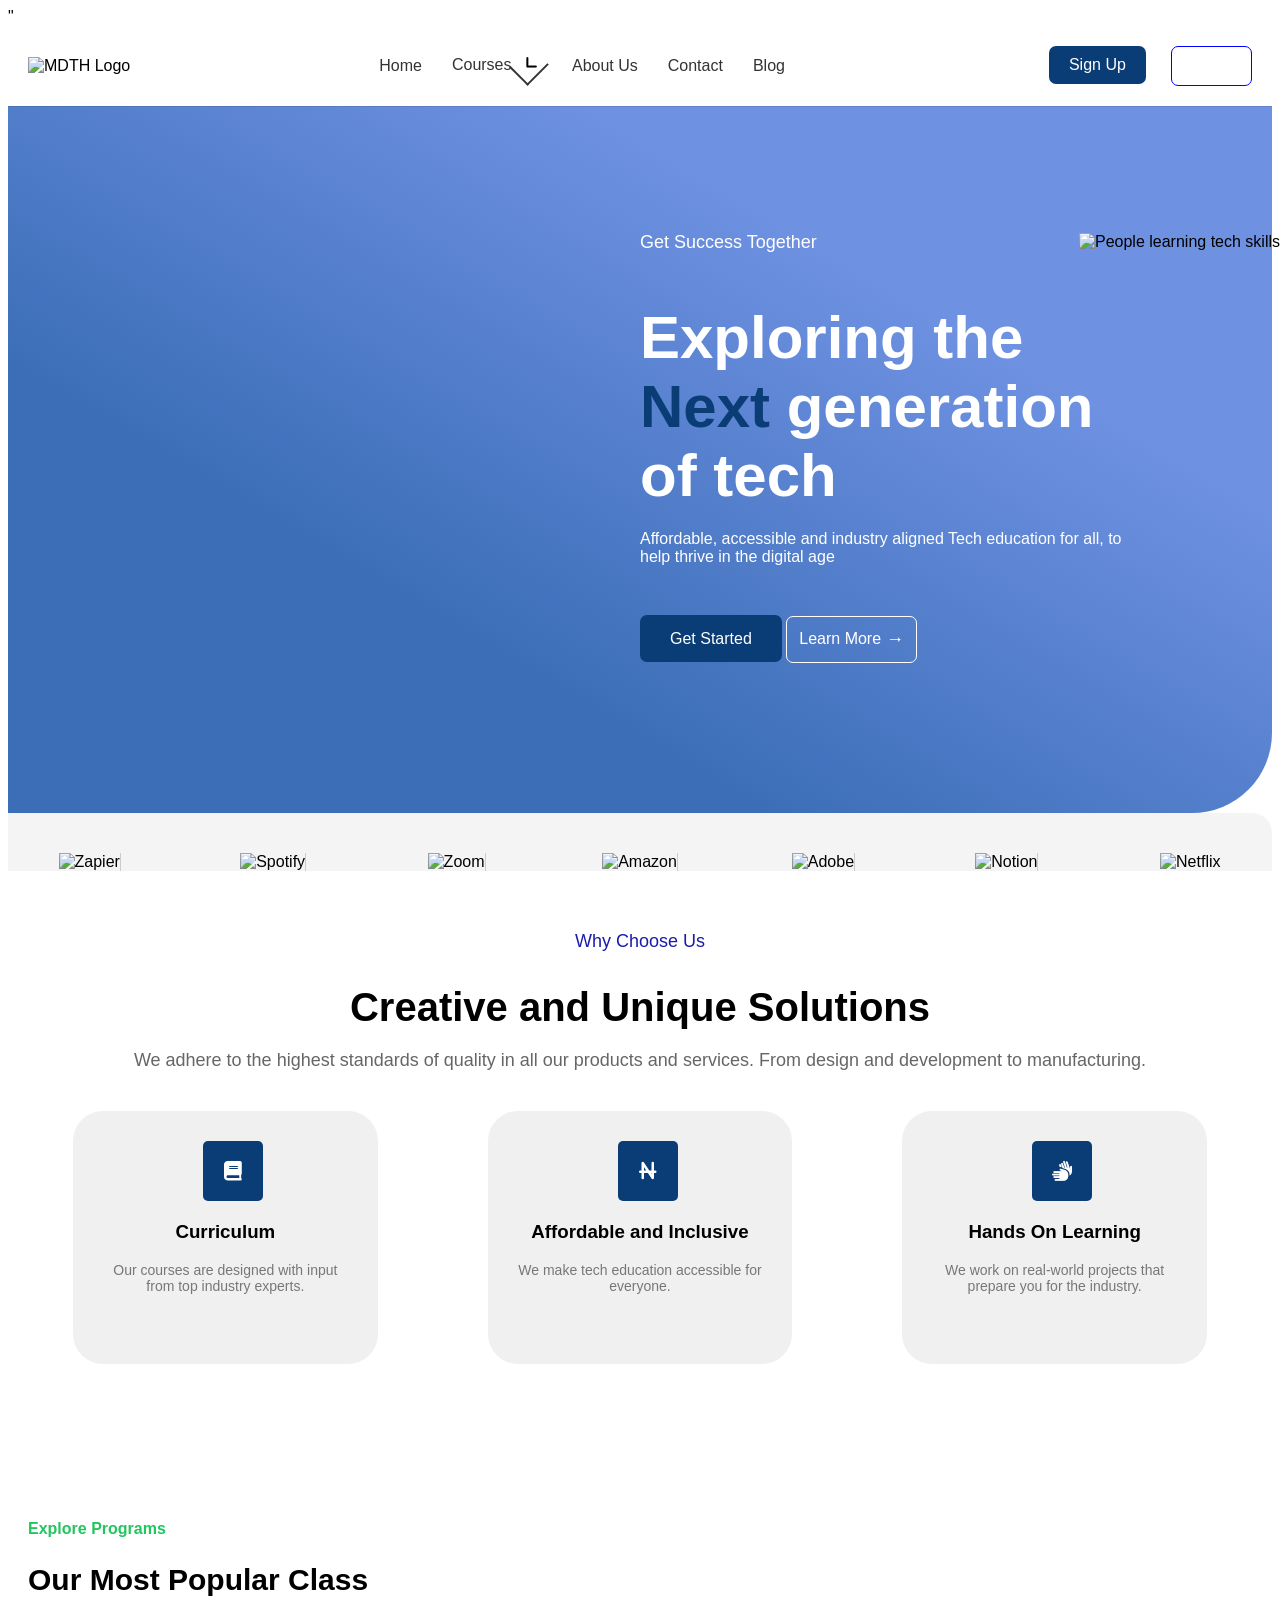
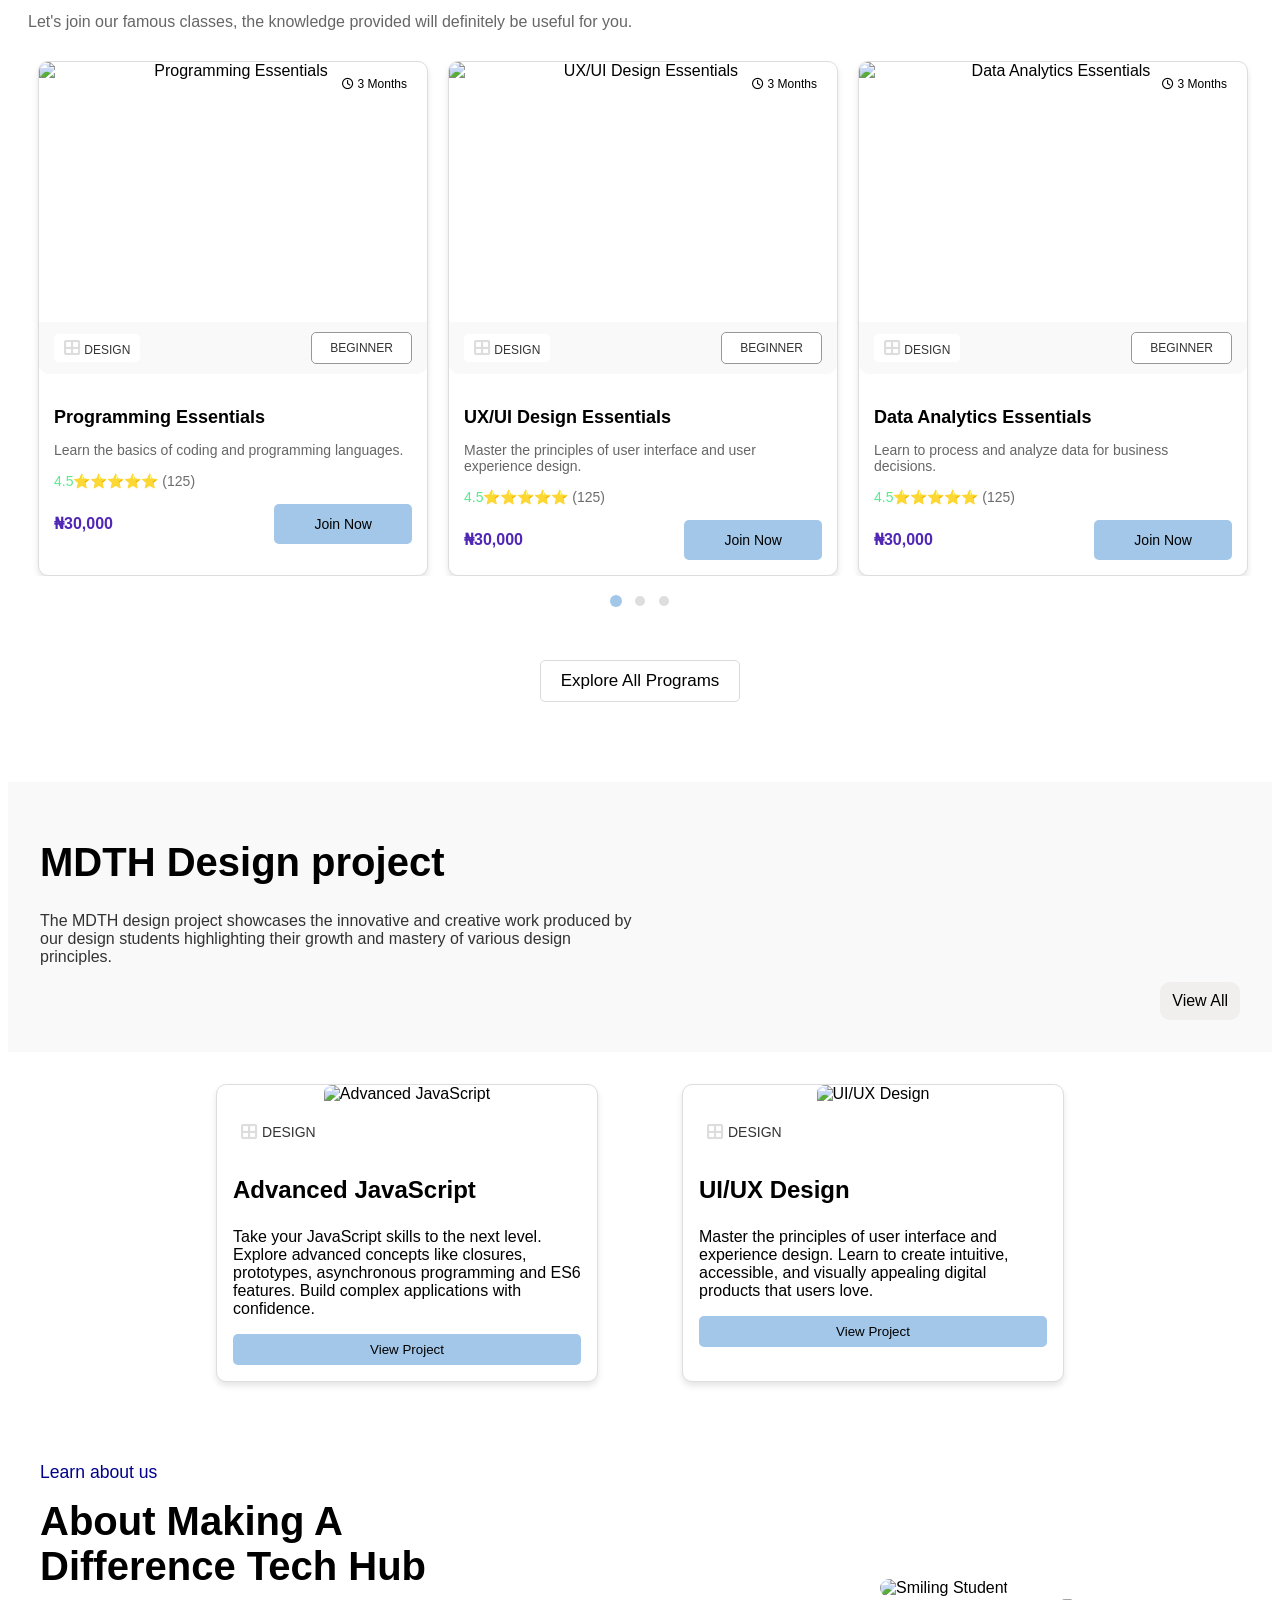
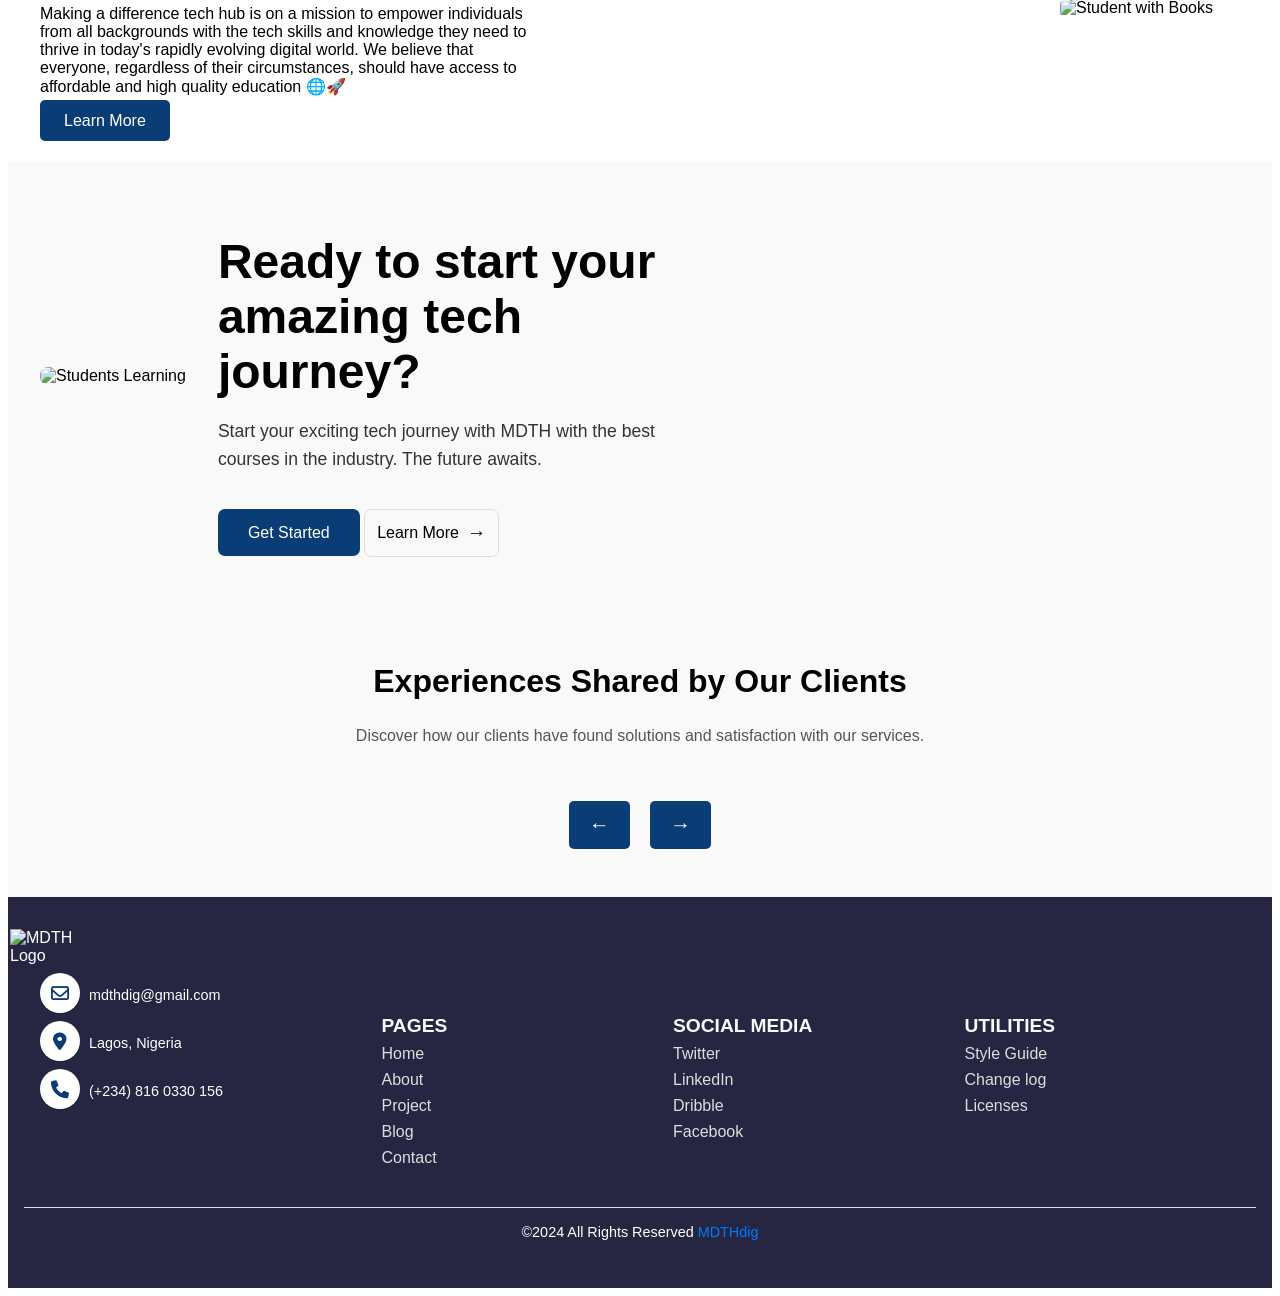
==== commit 9146eec7: "Login and signup page" ====
--- a/index.html
+++ b/index.html
@@ -13,28 +13,25 @@
     <meta property="og:url" content="https://www.mdth.com">
     <meta property="og:image" content="https://www.mdth.com/images/mdth-social-share.jpg">
     
-    <!-- Canonical URL to prevent duplicate content issues -->
+    <!-- Canonical URL -->
     <link rel="canonical" href="https://www.mdth.com">
     
     <!-- Favicon -->
-    <link rel="icon" href="/images/MDTH LOGO.jpg" type="image/x-icon">
+    <link rel="icon" href="images/MDTH LOGO.jpg" type="image/x-icon">
     <link rel="apple-touch-icon" href="/apple-touch-icon.png">
     
-    <!-- Title with primary keywords -->
-    <title>MDTH  Digital World |Learn Next-Gen Skills for Career Success</title>
-    
-    <!-- Preload important resources -->
-    <link rel="preload" href="https://fonts.googleapis.com/css2?family=Roboto:wght@400;500;700&display=swap" as="style">
-    <link rel="preload" href="styles.css" as="style">
+    <title>MDTH Digital World | Learn Next-Gen Skills for Career Success</title>
+    
+    <!-- Preload Resources -->
+    <link rel="preload" href="https://fonts.googleapis.com/css2?family=Inter:wght@400;500;600;700&family=Space+Grotesk:wght@500;700&display=swap" as="style">
+
+    <link rel="stylesheet" href="css/styles.css" as="style">"
     
     <!-- Fonts -->
-    <link href="https://fonts.googleapis.com/css2?family=Roboto:wght@400;500;700&display=swap" rel="stylesheet">
+    <link href="https://fonts.googleapis.com/css2?family=Inter:wght@400;500;600;700&family=Space+Grotesk:wght@500;700&display=swap" rel="stylesheet">
     <link rel="stylesheet" href="https://cdnjs.cloudflare.com/ajax/libs/font-awesome/6.0.0-beta3/css/all.min.css">
     
-    <!-- CSS -->
-    <link rel="stylesheet" href="css/styles.css">
-    
-    <!-- Schema Markup for Course Platform -->
+    <!-- Schema Markup -->
     <script type="application/ld+json">
     {
       "@context": "https://schema.org",
@@ -53,497 +50,541 @@
       ]
     }
     </script>
+    
+   
 </head>
 <body>
-<!-- Navigation Bar -->
-<nav class="navbar">
-  <div class="logo">
-      <a href="#">
-          <img src="images/MDTH LOGO.jpg" alt="MDTH Logo" class="logo-image">
-      </a>
-  </div>
-
-  
-  <ul class="nav-links">
-      <li><a href="#home">Home</a></li>
-      <li class="dropdown">
-        <a href="#courses">Courses</a>
-        <span class="caret"></span>
-        <ul class="dropdown-menu">
-          <li><a href="web-development.html">Web Development</a></li>
-          <li><a href="#data-science">Data Science</a></li>
-          <li><a href="#ui-ux">UI/UX Design</a></li>
-          <li><a href="#digital-marketing">Digital Marketing</a></li>
+    <!-- Navigation Bar -->
+    <nav class="navbar">
+        <div class="logo">
+            <a href="#">
+                <img src="images/MDTH_LOGO-removebg-preview.png" alt="MDTH Logo">
+            </a>
+        </div>
+        
+        <ul class="nav-links">
+            <li><a href="#home">Home</a></li>
+            <li class="dropdown">
+                <a href="#courses">Courses</a>
+                <span class="caret"><i class="fas fa-chevron-down"></i></span>
+                <ul class="dropdown-menu">
+                    <li><a href="web-development.html">Web Development</a></li>
+                    <li><a href="#data-science">Data Science</a></li>
+                    <li><a href="#ui-ux">UI/UX Design</a></li>
+                    <li><a href="#digital-marketing">Digital Marketing</a></li>
+                </ul>
+            </li>
+            <li><a href="#about">About Us</a></li>
+            <li><a href="#contact">Contact</a></li>
+            <li><a href="#blog">Blog</a></li>
         </ul>
-      </li>
-    
-      <li><a href="#about">About Us</a></li>
-      <li><a href="#contact">Contact</a></li>
-      <li><a href="#blog">Blog</a></li>
-  </ul>
-  <div class="auth-buttons">
-      <a href="signup.html" class="btn-signup">Sign Up</a>
-      <a href="login.html" class="btn-login">Login</a>
-  </div>
-  <!-- Hamburger Icon -->
-  <div class="hamburger" id="hamburger">
-      <span class="bar"></span>
-      <span class="bar"></span>
-      <span class="bar"></span>
-  </div>
-</nav>
-<!-- Side Menu (hidden by default) -->
-<div class="side-menu" id="sideMenu">
-  <div class="side-menu-header">
-    <img src="images/MDTH_LOGO-removebg-preview.png" alt="Logo" class="side-menu-logo">
-    <div class="cancel-icon" id="cancelIcon">
-      <span>&times;</span>
+        
+        <div class="auth-buttons">
+            <a href="signup.html" class="btn btn-signup">Sign Up</a>
+            <a href="login.html" class="btn btn-login">Login</a>
+        </div>
+        
+        <!-- Hamburger Icon -->
+        <div class="hamburger" id="hamburger">
+            <span class="bar"></span>
+            <span class="bar"></span>
+            <span class="bar"></span>
+        </div>
+    </nav>
+    
+    <!-- Side Menu (hidden by default) -->
+    <div class="side-menu" id="sideMenu">
+        <div class="side-menu-header">
+            <img src="images/MDTH_LOGO-removebg-preview.png" alt="Logo" class="side-menu-logo">
+            <div class="cancel-icon" id="cancelIcon">
+                <span>&times;</span>
+            </div>
+        </div>
+        <hr class="menu-separator">
+        <div class="theme-switcher">
+            <p>Switch Theme</p>
+            <button id="themeToggle" class="theme-icon">
+                <i class="fas fa-moon"></i>
+            </button>
+        </div>
+        <ul class="nav-links">
+            <li><a href="#home">Home</a></li>
+            <li class="dropdown">
+                <a href="#courses">Courses</a>
+                <span class="caret"><i class="fas fa-chevron-down"></i></span>
+                <ul class="dropdown-menu">
+                    <li><a href="web-development.html">Web Development</a></li>
+                    <li><a href="#data-science">Data Science</a></li>
+                    <li><a href="#ui-ux">UI/UX Design</a></li>
+                    <li><a href="#digital-marketing">Digital Marketing</a></li>
+                </ul>
+            </li>
+            <li><a href="#about">About Us</a></li>
+            <li><a href="#contact">Contact</a></li>
+            <li><a href="#blog">Blog</a></li>
+        </ul>
+        <div class="auth-buttons">
+            <a href="signup.html" class="btn btn-signup">Sign Up</a>
+            <a href="login.html" class="btn btn-login">Login</a>
+        </div>
+        <hr class="menu-separator">
     </div>
-  </div>
-  <hr class="menu-separator">
-  <div class="theme-switcher">
-    <p>Switch Theme</p>
-    <button id="themeToggle" class="theme-icon">
-      <i class="fa fa-moon-o" aria-hidden="true"></i>
-    </button>
-  </div>
-  <ul class="nav-links">
-    <li><a href="#home">Home</a></li>
-    <li class="dropdown">
-      <a href="#courses">Courses</a>
-      <span class="caret"></span>
-      <ul class="dropdown-menu">
-        <li><a href="web-development.html">Web Development</a></li>
-        <li><a href="#data-science">Data Science</a></li>
-        <li><a href="#ui-ux">UI/UX Design</a></li>
-        <li><a href="#digital-marketing">Digital Marketing</a></li>
-      </ul>
-    </li>
-  
-    <li><a href="#about">About Us</a></li>
-    <li><a href="#contact">Contact</a></li>
-    <li><a href="#blog">Blog</a></li>
-  </ul>
-  <div class="auth-buttons">
-    <a href="signup.html" class="btn-signup">Sign Up</a>
-    <a href="login.html" class="btn-login">Login</a>
-  </div>
-  <hr class="menu-separator">
-</div>
-
-
-
-   <!-- Hero Section -->
-<section class="hero">
-    <div class="hero-content">
-        <p>Get Success Together</p>
-        <h1>Exploring the <span>Next</span> generation of tech</h1>
-        <p>Affordable,accessible and industry aligned Tech education for all, to help thrive in the digital age</p>
-        <a href="get-started.html" class="btn-get-started">Get Started</a>
-       
-        <a href="#learn-more" class="learn-more">
-            Learn More <span class="arrow">&rarr;</span>
-        </a>
+
+    <!-- Hero Section -->
+    <section class="hero">
+        <!-- Decorative Circles -->
+        <div class="decorative-circle circle-1"></div>
+        <div class="decorative-circle circle-2"></div>
+        <div class="decorative-circle circle-3"></div>
+        
+        <div class="hero-content">
+            <p>Get Success Together</p>
+            <h1>Exploring the <span>Next</span> generation of tech</h1>
+            <p>Affordable, accessible and industry aligned Tech education for all, to help thrive in the digital age</p>
+            <a href="get-started.html" class="btn-get-started">Get Started</a>
+            <a href="#learn-more" class="learn-more">
+                Learn More <span class="arrow">&rarr;</span>
+            </a>
+        </div>
+        <div class="hero-image">
+            <img src="images/hero-image.png" alt="People learning tech skills">
+        </div>
+    </section>
+
+    <!-- Brands Section -->
+    <div class="brands-section">
+        <div class="brands">
+            <div class="brand">
+                <img src="images/Zapier logo image.png" alt="Zapier">
+            </div>
+            <div class="brand">
+                <img src="images/Spotify logo image.png" alt="Spotify">
+            </div>
+            <div class="brand">
+                <img src="images/Zoom logo image.png" alt="Zoom">
+            </div>
+            <div class="brand">
+                <img src="images/Amazon logo image.png" alt="Amazon">
+            </div>
+            <div class="brand">
+                <img src="images/Adobe logo image.png" alt="Adobe">
+            </div>
+            <div class="brand">
+                <img src="images/Notion logo image.png" alt="Notion">
+            </div>
+            <div class="brand">
+                <img src="images/Netflix logo image.png" alt="Netflix">
+            </div>
+        </div>
     </div>
-    <div class="hero-image">
-        <img src="images/hero-image.png" alt="Hero Image">
+
+    <!-- Features Section -->
+    <section class="creative-solutions">
+        <div class="container">
+            <p1>Why Choose Us</p1>
+            <h2>Creative and Unique Solutions</h2>
+            <p>We adhere to the highest standards of quality in all our products and services. From design and development to manufacturing.</p>
+            <!-- Icon Boxes -->
+            <div class="icon-boxes">
+                <div class="icon-box">
+                    <div class="icon">
+                        <i class="fas fa-book"></i> <!-- Font Awesome icon for Curriculum -->
+                    </div>
+                    <h3>Curriculum</h3>
+                    <p>Our courses are designed with input from top industry experts.</p>
+                </div>
+                <div class="icon-box">
+                    <div class="icon">
+                        <i class="fas fa-naira-sign"></i> <!-- Font Awesome icon for Affordable -->
+                    </div>
+                    <h3>Affordable and Inclusive</h3>
+                    <p>We make tech education accessible for everyone.</p>
+                </div>
+                <div class="icon-box">
+                    <div class="icon">
+                        <i class="fas fa-hands"></i> <!-- Font Awesome icon for Hands On -->
+                    </div>
+                    <h3>Hands On Learning</h3>
+                    <p>We work on real-world projects that prepare you for the industry.</p>
+                </div>
+            </div>
+        </div>
+    </section>
+
+    <!-- Courses Section -->
+    <div class="courses-section">
+        <div class="head-course">
+            <p class="Exp"><b>Explore Programs</b></p>
+            <h2 class="section-title">Our Most Popular Class</h2>
+            <p class="section-description">
+               Let's join our famous classes, the knowledge provided will definitely be useful for you.
+            </p>
+        </div>
+        
+        <div class="slider-container">
+            <div class="courses-slider">
+                <!-- Course Card 1 -->
+                <div class="course-card">
+                    <div class="course-image">
+                        <img src="images/program 1 image.png" alt="Programming Essentials">
+                        <span class="course-duration"><i class="fa-regular fa-clock"></i> 3 Months</span>
+                    </div>
+                    <div class="course-tags">
+                        <span class="tag design-tag">
+                            <i class="fas fa-th-large"></i> Design
+                        </span>                    
+                        <span class="tag beginner-tag">Beginner</span>
+                    </div>
+                    <div class="course-content">
+                        <h3 class="course-title">Programming Essentials</h3>
+                        <p class="course-description">
+                            Learn the basics of coding and programming languages.
+                        </p>
+                        <div class="course-rating"><span>4.5</span>⭐⭐⭐⭐⭐ <span1>(125)</span1></div> 
+                        <div class="course-footer">
+                            <span class="course-price">₦30,000</span>
+                            <button class="join-now-btn">Join Now</button>
+                        </div>
+                    </div>
+                </div>
+
+                <!-- Course Card 2 -->
+                <div class="course-card">
+                    <div class="course-image">
+                        <img src="images/program 2 image.jpg" alt="UX/UI Design Essentials">
+                        <span class="course-duration"><i class="fa-regular fa-clock"></i> 3 Months</span>
+                    </div>
+                    <div class="course-tags">
+                        <span class="tag design-tag">
+                            <i class="fas fa-th-large"></i> Design
+                        </span>                    
+                        <span class="tag beginner-tag">Beginner</span>
+                    </div>
+                    <div class="course-content">
+                        <h3 class="course-title">UX/UI Design Essentials</h3>
+                        <p class="course-description">
+                            Master the principles of user interface and user experience design.
+                        </p>
+                        <div class="course-rating"><span>4.5</span>⭐⭐⭐⭐⭐ <span1>(125)</span1></div> 
+                        <div class="course-footer">
+                            <span class="course-price">₦30,000</span>
+                            <button class="join-now-btn">Join Now</button>
+                        </div>
+                    </div>
+                </div>
+
+                <!-- Course Card 3 -->
+                <div class="course-card">
+                    <div class="course-image">
+                        <img src="images/program 3 image .jpg" alt="Data Analytics Essentials">
+                        <span class="course-duration"><i class="fa-regular fa-clock"></i> 3 Months</span>
+                    </div>
+                    <div class="course-tags">
+                        <span class="tag design-tag">
+                            <i class="fas fa-th-large"></i> Design
+                        </span>                    
+                        <span class="tag beginner-tag">Beginner</span>
+                    </div>
+                    <div class="course-content">
+                        <h3 class="course-title">Data Analytics Essentials</h3>
+                        <p class="course-description">
+                            Learn to process and analyze data for business decisions.
+                        </p>
+                        <div class="course-rating"><span>4.5</span>⭐⭐⭐⭐⭐ <span1>(125)</span1></div> 
+                        <div class="course-footer">
+                            <span class="course-price">₦30,000</span>
+                            <button class="join-now-btn">Join Now</button>
+                        </div>
+                    </div>
+                </div>
+            </div>
+        </div>
+        
+
+        <!-- Slider Indicators -->
+        <div class="slider-indicators">
+            <span class="indicator active"></span>
+            <span class="indicator"></span>
+            <span class="indicator"></span>
+        </div>
+
+        <!-- Explore All Programs Button -->
+        <button class="explore-btn">Explore All Programs</button>
     </div>
-</section>
-
-<!-- Brands Section -->
-<div class="brands-section">
-  <div class="brands">
-    <div class="brand">
-      <img src="images/Zapier logo image.png" alt="Zapier">
-    </div>
-    <div class="brand">
-      <img src="images/Spotify logo image.png" alt="Spotify">
-    </div>
-    <div class="brand">
-      <img src="images/Zoom logo image.png" alt="Zoom">
-    </div>
-    <div class="brand">
-      <img src="images/Amazon logo image.png" alt="Amazon">
-    </div>
-    <div class="brand">
-      <img src="images/Adobe logo image.png" alt="Adobe">
-    </div>
-    <div class="brand">
-      <img src="images/Notion logo image.png" alt="Notion">
-    </div>
-    <div class="brand">
-      <img src="images/Netflix logo image.png" alt="Netflix">
-    </div>
-  </div>
-</div>
-
-
-  
-  <section class="creative-solutions">
-    <div class="container">
-        <p1>Why Choose Us</p1>
-        <h2>Creative and Unique Solutions</h2>
-        <p>We adhere to the highest standards of quality in all our products and services. From design and development to manufacturing.</p>
-        <!-- Icon Boxes -->
-        <div class="icon-boxes">
-            <div class="icon-box">
-                <div class="icon">
-                    <i class="fas fa-book"></i> <!-- Font Awesome icon for Curriculum -->
-                </div>
-                <h3>Curriculum</h3>
-                <p>Our courses are designed with input from top industry experts.</p>
-            </div>
-            <div class="icon-box">
-                <div class="icon">
-                    <i class="fas fa-naira-sign"></i> <!-- Font Awesome icon for Affordable -->
-                </div>
-                <h3>Affordable and Inclusive</h3>
-                <p>We make tech education accessible for everyone.</p>
-            </div>
-            <div class="icon-box">
-                <div class="icon">
-                    <i class="fas fa-hands"></i> <!-- Font Awesome icon for Hands On -->
-                </div>
-                <h3>Hands On Learning</h3>
-                <p>We work on real-world projects that prepare you for the industry.</p>
-            </div>
-        </div>
-    </div>
-</section>
-
-
-
-<div class="courses-section">
-    <div class="head-course">
-        <p class="Exp"><b>Explore Programs</b></p>
-        <h2 class="section-title">Our Most Popular Class</h2>
-        <p class="section-description">
-           Let's join our famous classes, the knowledge provided will definately be useful for you.
-      </p>
-    </div>
-    
-    <div class="slider-container">
-        <div class="courses-slider">
-            <!-- Course Card 1 -->
-            <div class="course-card">
-                <div class="course-image">
-                    <img src="images/program 1 image.png" alt="Programming Essentials">
-                    <span class="course-duration"><i class="fa-regular fa-clock"></i> 3 Months</span>
-                </div>
-                <div class="course-tags">
-                    <span class="tag design-tag">
-                        <i class="fas fa-th-large"></i> Design
-                    </span>                    
-                    <span class="tag beginner-tag">Beginner</span>
-                </div>
-                <div class="course-content">
-                    <h3 class="course-title">Programming Essentials</h3>
-                    <p class="course-description">
-                        Learn the basics of coding and programming languages.
-                    </p>
-                    <div class="course-rating"><span>4.5</span>⭐⭐⭐⭐⭐ <span1>(125)</span1></div> 
-                    <div class="course-footer">
-                        <span class="course-price">₦30,000</span>
-                        <button class="join-now-btn">Join Now</button>
-                    </div>
-                </div>
-            </div>
-
-            <!-- Course Card 2 -->
-            <div class="course-card">
-                <div class="course-image">
-                    <img src="images/program 2 image.jpg" alt="UX/UI Design Essentials">
-                    <span class="course-duration"><i class="fa-regular fa-clock"></i> 3 Months</span>
-                </div>
-                <div class="course-tags">
-                    <span class="tag design-tag">
-                        <i class="fas fa-th-large"></i> Design
-                    </span>                    
-                    <span class="tag beginner-tag">Beginner</span>
-                </div>
-                <div class="course-content">
-                    <h3 class="course-title">UX/UI Design Essentials</h3>
-                    <p class="course-description">
-                        Master the principles of user interface and user experience design.
-                    </p>
-                    <div class="course-rating"><span>4.5</span>⭐⭐⭐⭐⭐  <span1>(125)</span1></div> 
-                    <div class="course-footer">
-                        <span class="course-price">₦30,000</span>
-                        <button class="join-now-btn">Join Now</button>
-                    </div>
-                </div>
-            </div>
-
-            <!-- Course Card 3 -->
-            <div class="course-card">
-                <div class="course-image">
-                    <img src="images/program 3 image .jpg" alt="Data Analytics Essentials">
-                    <span class="course-duration"><i class="fa-regular fa-clock"></i> 3 Months</span>
-                </div>
-                <div class="course-tags">
-                    <span class="tag design-tag">
-                        <i class="fas fa-th-large"></i> Design
-                    </span>                    
-                    <span class="tag beginner-tag">Beginner</span>
-                </div>
-                <div class="course-content">
-                    <h3 class="course-title">Data Analytics Essentials</h3>
-                    <p class="course-description">
-                        Learn to process and analyze data for business decisions.
-                    </p>
-                <div class="course-rating"><span>4.5</span>⭐⭐⭐⭐⭐  <span1>(125)</span1></div> 
-                    <div class="course-footer">
-                        <span class="course-price">₦30,000</span>
-                        <button class="join-now-btn">Join Now</button>
-                    </div>
-                </div>
-            </div>
-  </div>
-</div>
-
-
-<!-- Slider Indicators -->
-<div class="slider-indicators">
-<span class="indicator active"></span>
-<span class="indicator"></span>
-<span class="indicator"></span>
-</div>
-
-<!-- Explore All Programs Button -->
-<button class="explore-btn">Explore All Programs</button>
-</div>
-
-
-
-
-
-
-<!-- Header Section -->
-<header class="header">
-    <div class="header-content">
-      <h1>MDTH Design project</h1>
-      <p>
-      The MDTH design project showcase the innovative and creative work produced by our
-      design student highlighting their growth and mastery of various design principle.
-      </p>
-    </div>
-    <a href="view-all.html" class="btn-view-all">View All</a>
-  </header>
-
-  <!-- Courses Section -->
-  <section class="courses">
-    <div class="course-card">
-      <img src="images/course image 1.jpg" alt="Advanced JavaScript">
-      <div class="course-info">
-        <span class="tag design-tag">
-            <i class="fas fa-th-large"></i> Design
-        </span> 
-        <h3>Advanced JavaScript</h3>
-        <p>
-        Take your JavaScript skills to the next level. Explore advanced concepts like closures,
-        prototypes asynchronous programming and ES6 features. Build complex applications with confidence.
-        </p>
-        <button>View Project</button>
-      </div>
-    </div>
-    <div class="course-card">
-      <img src="images/course image 2.jpg" alt="Advanced JavaScript">
-      <div class="course-info">
-        <span class="tag design-tag">
-            <i class="fas fa-th-large"></i> Design
-        </span> 
-        <h3>Advanced JavaScript</h3>
-        <p>
-        Take your JavaScript skills to the next level. Explore advanced concepts like closures,
-        prototypes asynchronous programming and ES6 features. Build complex applications with confidence.
-        </p>
-        <button>View Project</button>
-      </div>
-    </div>
-  </section>
-
-<!-- About Us Section -->
-<section class="about">
-    <div class="about-text">
-      <p class="learn-about"><span>Learn about us</span></p>
-      <h2>About Making A Difference Tech Hub</h2>
-      <p>
-        Making a difference tech hub is on a mission to empower individuals from all backgrounds with the tech skills and
-        knowledge they need to thrive in today's rapidly revolving digital world. We believe that everyone, regardless
-        of their circumstances, should have access to affordable and high quality education 🌐🚀
-      </p>
-      <a href="#" class="about-btn">Learn More</a>
-    </div>
-    <div class="about-images">
-      <img src="images/Smiling Student.jpg" alt="Smiling Student" class="main-image">
-      <img src="images/Student with Books.jpg" alt="Student with Books" class="overlay-image">
-    </div>
-  </section>
-  
-
-  
-
-  <!-- Call-to-Action Section -->
-  <section class="cta">
-    <div class="cta-image">
-      <img src="images/Students Learning.jpg" alt="Students Learning">
-    </div>
-    <div class="cta-text">
-      <h2>Ready to start your amazing tech journey?</h2>
-      <p>Start your tech exciting journey with MDTH with the best courses in the industry. The future awaits.</p>
-      <a href="get-started.html" class="btn-get-started">Get Started</a>
-      <a href="#learn-more" class="learn-more">
-          Learn More <span class="arrow">&rarr;</span>
-      </a>
-    </div>
-  </section>
-
-  <section class="testimonial-section">
-    <h2>Experiences Shared by Our Clients</h2>
-    <p>Discover how our clients have found solutions and satisfaction with our services.</p>
-    <div class="testimonial-slider">
-      <div class="testimonial-card">
-        <i class="fa-solid fa-quote-left quote-icon"></i>
-        <img src="path/to/image1.jpg" alt="Adebayo Adekunle" class="testimonial-img">
-        <p>MDTH Industry is a great success partner. The team is incredibly helpful, providing the best project management services.</p>
-        <h4>Adebayo Adekunle</h4>
-        <span>CEO, Adekunle Enterprises</span>
-      </div>
-      <div class="testimonial-card">
-        <i class="fa-solid fa-quote-left quote-icon"></i>
-        <img src="path/to/image2.jpg" alt="Chioma Okafor" class="testimonial-img">
-        <p>MDTH has the most skilled professionals who make the project seamless and successful.</p>
-        <h4>Chioma Okafor</h4>
-        <span>Founder, Creative Vision</span>
-      </div>
-      <div class="testimonial-card">
-        <i class="fa-solid fa-quote-left quote-icon"></i>
-        <img src="path/to/image3.jpg" alt="Tunde Ogunleye" class="testimonial-img">
-        <p>The professionalism and skill of MDTH's team made our project a success. Highly recommend!</p>
-        <h4>Tunde Ogunleye</h4>
-        <span>Manager, Peak Solutions</span>
-      </div>
-      <div class="testimonial-card">
-        <i class="fa-solid fa-quote-left quote-icon"></i>
-        <img src="path/to/image4.jpg" alt="Aisha Bello" class="testimonial-img">
-        <p>The team at MDTH went above and beyond to meet our goals. The results were outstanding!</p>
-        <h4>Aisha Bello</h4>
-        <span>Director, Bello Consulting</span>
-      </div>
-      <div class="testimonial-card">
-        <i class="fa-solid fa-quote-left quote-icon"></i>
-        <img src="path/to/image5.jpg" alt="Segun Alabi" class="testimonial-img">
-        <p>MDTH provided us with the expertise we needed to transform our business. Excellent service!</p>
-        <h4>Segun Alabi</h4>
-        <span>Chief Operating Officer, Alabi Systems</span>
-      </div>
-      <div class="testimonial-card">
-        <i class="fa-solid fa-quote-left quote-icon"></i>
-        <img src="path/to/image6.jpg" alt="Ngozi Nwachukwu" class="testimonial-img">
-        <p>MDTH's commitment to quality and their attention to detail were invaluable to our project's success.</p>
-        <h4>Ngozi Nwachukwu</h4>
-        <span>Founder, Nwachukwu Innovations</span>
-      </div>
-      <div class="testimonial-card">
-        <i class="fa-solid fa-quote-left quote-icon"></i>
-        <img src="path/to/image7.jpg" alt="Kehinde Balogun" class="testimonial-img">
-        <p>The expertise of MDTH's team was crucial in delivering our project on time and within budget. Highly recommended!</p>
-        <h4>Kehinde Balogun</h4>
-        <span>Project Manager, Balogun Builders</span>
-      </div>
-      <div class="testimonial-card">
-        <i class="fa-solid fa-quote-left quote-icon"></i>
-        <img src="path/to/image8.jpg" alt="Abiola Oladipo" class="testimonial-img">
-        <p>Working with MDTH was a game-changer for our business. Their professionalism and knowledge were exceptional.</p>
-        <h4>Abiola Oladipo</h4>
-        <span>CEO, Oladipo Ventures</span>
-      </div>
-      <div class="testimonial-card">
-        <i class="fa-solid fa-quote-left quote-icon"></i>
-        <img src="path/to/image9.jpg" alt="Funke Adeyemi" class="testimonial-img">
-        <p>MDTH delivered exactly what we needed. Their team was extremely skilled and responsive throughout the project.</p>
-        <h4>Funke Adeyemi</h4>
-        <span>Head of Operations, Adeyemi Logistics</span>
-      </div>
-      <div class="testimonial-card">
-        <i class="fa-solid fa-quote-left quote-icon"></i>
-        <img src="path/to/image10.jpg" alt="Emeka Uche" class="testimonial-img">
-        <p>Our experience with MDTH was fantastic! Their insights and dedication made all the difference in our project's success.</p>
-        <h4>Emeka Uche</h4>
-        <span>Senior Manager, Uche Enterprises</span>
-      </div>
-      <div class="testimonial-card">
-        <i class="fa-solid fa-quote-left quote-icon"></i>
-        <img src="path/to/image11.jpg" alt="Zainab Yusuf" class="testimonial-img">
-        <p>MDTH's project management team went above and beyond to ensure the success of our venture. Truly impressive!</p>
-        <h4>Zainab Yusuf</h4>
-        <span>Founder, Yusuf Interiors</span>
-      </div>
-      <div class="testimonial-card">
-        <i class="fa-solid fa-quote-left quote-icon"></i>
-        <img src="path/to/image11.jpg" alt="Ibrahim Danjuma" class="testimonial-img">
-        <p>MDTH's project management team exceeded my expectations in ensuring the success of our venture.</p>
-        <h4>Ibrahim Danjuma</h4>
-        <span>Manager, Danjuma Holdings</span>
-      </div>
-    </div>
-
-    <div class="slider-controls">
-      <button id="prev-btn">&larr;</button>
-      <button id="next-btn">&rarr;</button>
-    </div>
-  </section>
-  
-    
-  
-    
-  
-      
-
-
-  <footer class="footer">
-    <div class="footer-container">
-      <div class="footer-contact">
-    <img src="images/MDTH_LOGO-removebg-preview.png" alt="MDTH Logo" class="logo-image-footer">
-        <p><i class="fa-regular fa-envelope"></i> mdthdig@gmail.com</p>
-        <p><i class="fa-solid fa-location-dot"></i> Lagos, Nigeria</p>
-        <p><i class="fa-solid fa-phone"></i> (+234) 816 0330 156</p>
-
-      </div>
-      <div class="footer-links">
-        <h4>PAGES</h4>
-        <ul>
-          <li><a href="#">Home</a></li>
-          <li><a href="#">About</a></li>
-          <li><a href="#">Project</a></li>
-          <li><a href="#">Blog</a></li>
-          <li><a href="#">Contact</a></li>
-        </ul>
-      </div>
-      <div class="footer-links">
-        <h4>SOCIAL MEDIA</h4>
-        <ul>
-          <li><a href="#">Twitter</a></li>
-          <li><a href="#">LinkedIn</a></li>
-          <li><a href="#">Dribble</a></li>
-          <li><a href="#">Facebook</a></li>
-        </ul>
-      </div>
-      <div class="footer-links">
-        <h4>UTILITIES</h4>
-        <ul>
-          <li><a href="#">Style Guide</a></li>
-          <li><a href="#">Change log</a></li>
-          <li><a href="#">Licenses</a></li>
-        </ul>
-      </div>
-    </div>
-    <div class="footer-bottom">
-      <p>&copy;2024 All Rights Reserved <span>MDTHdig</span></p>
-    </div>
-  </footer>
- 
-    <script src="script.js"></script>
-    
+
+    <!-- Projects Section -->
+    <header class="header">
+        <div class="header-content">
+            <h1>MDTH Design project</h1>
+            <p>
+                The MDTH design project showcases the innovative and creative work produced by our
+                design students highlighting their growth and mastery of various design principles.
+            </p>
+        </div>
+        <a href="view-all.html" class="btn-view-all">View All</a>
+    </header>
+
+    <section class="courses">
+        <div class="course-card">
+            <img src="images/course image 1.jpg" alt="Advanced JavaScript">
+            <div class="course-info">
+                <span class="tag design-tag">
+                    <i class="fas fa-th-large"></i> Design
+                </span> 
+                <h3>Advanced JavaScript</h3>
+                <p>
+                    Take your JavaScript skills to the next level. Explore advanced concepts like closures,
+                    prototypes, asynchronous programming and ES6 features. Build complex applications with confidence.
+                </p>
+                <button>View Project</button>
+            </div>
+        </div>
+        <div class="course-card">
+            <img src="images/course image 2.jpg" alt="UI/UX Design">
+            <div class="course-info">
+                <span class="tag design-tag">
+                    <i class="fas fa-th-large"></i> Design
+                </span> 
+                <h3>UI/UX Design</h3>
+                <p>
+                    Master the principles of user interface and experience design. Learn to create intuitive,
+                    accessible, and visually appealing digital products that users love.
+                </p>
+                <button>View Project</button>
+            </div>
+        </div>
+    </section>
+
+    <!-- About Us Section -->
+    <section class="about">
+        <div class="about-text">
+            <p class="learn-about"><span>Learn about us</span></p>
+            <h2>About Making A Difference Tech Hub</h2>
+            <p>
+                Making a difference tech hub is on a mission to empower individuals from all backgrounds with the tech skills and
+                knowledge they need to thrive in today's rapidly evolving digital world. We believe that everyone, regardless
+                of their circumstances, should have access to affordable and high quality education 🌐🚀
+            </p>
+            <a href="#" class="about-btn">Learn More</a>
+        </div>
+        <div class="about-images">
+            <img src="images/Smiling Student.jpg" alt="Smiling Student" class="main-image">
+            <img src="images/Student with Books.jpg" alt="Student with Books" class="overlay-image">
+        </div>
+    </section>
+
+    <!-- Call-to-Action Section -->
+    <section class="cta">
+        <div class="cta-image">
+            <img src="images/Students Learning.jpg" alt="Students Learning">
+        </div>
+        <div class="cta-text">
+            <h2>Ready to start your amazing tech journey?</h2>
+            <p>Start your exciting tech journey with MDTH with the best courses in the industry. The future awaits.</p>
+            <a href="get-started.html" class="btn-get-started">Get Started</a>
+            <a href="#learn-more" class="learn-more">
+                Learn More <span class="arrow">&rarr;</span>
+            </a>
+        </div>
+    </section>
+
+    <!-- Testimonials Section -->
+    <section class="testimonial-section">
+        <h2>Experiences Shared by Our Clients</h2>
+        <p>Discover how our clients have found solutions and satisfaction with our services.</p>
+        <div class="testimonial-slider">
+            <div class="testimonial-card">
+                <i class="fa-solid fa-quote-left quote-icon"></i>
+                <img src="images/testimonial-1.jpg" alt="Adebayo Adekunle" class="testimonial-img">
+                <p>MDTH is a great success partner. The team is incredibly helpful, providing the best project management services.</p>
+                <h4>Adebayo Adekunle</h4>
+                <span>CEO, Adekunle Enterprises</span>
+            </div>
+            <div class="testimonial-card">
+                <i class="fa-solid fa-quote-left quote-icon"></i>
+                <img src="images/testimonial-2.jpg" alt="Chioma Okafor" class="testimonial-img">
+                <p>MDTH has the most skilled professionals who make the project seamless and successful.</p>
+                <h4>Chioma Okafor</h4>
+                <span>Founder, Creative Vision</span>
+            </div>
+            <div class="testimonial-card">
+                <i class="fa-solid fa-quote-left quote-icon"></i>
+                <img src="images/testimonial-3.jpg" alt="Tunde Ogunleye" class="testimonial-img">
+                <p>The professionalism and skill of MDTH's team made our project a success. Highly recommend!</p>
+                <h4>Tunde Ogunleye</h4>
+                <span>Manager, Peak Solutions</span>
+            </div>
+            <div class="testimonial-card">
+                <i class="fa-solid fa-quote-left quote-icon"></i>
+                <img src="images/testimonial-4.jpg" alt="Aisha Bello" class="testimonial-img">
+                <p>The team at MDTH went above and beyond to meet our goals. The results were outstanding!</p>
+                <h4>Aisha Bello</h4>
+                <span>Director, Bello Consulting</span>
+            </div>
+        </div>
+
+        <div class="slider-controls">
+            <button id="prev-btn">&larr;</button>
+            <button id="next-btn">&rarr;</button>
+        </div>
+    </section>
+
+    <!-- Footer -->
+    <footer class="footer">
+        <div class="footer-container">
+            <div class="footer-contact">
+                <img src="images/MDTH_LOGO-removebg-preview.png" alt="MDTH Logo" class="logo-image-footer">
+                <p><i class="fa-regular fa-envelope"></i> mdthdig@gmail.com</p>
+                <p><i class="fa-solid fa-location-dot"></i> Lagos, Nigeria</p>
+                <p><i class="fa-solid fa-phone"></i> (+234) 816 0330 156</p>
+            </div>
+            <div class="footer-links">
+                <h4>PAGES</h4>
+                <ul>
+                    <li><a href="#">Home</a></li>
+                    <li><a href="#">About</a></li>
+                    <li><a href="#">Project</a></li>
+                    <li><a href="#">Blog</a></li>
+                    <li><a href="#">Contact</a></li>
+                </ul>
+            </div>
+            <div class="footer-links">
+                <h4>SOCIAL MEDIA</h4>
+                <ul>
+                    <li><a href="#">Twitter</a></li>
+                    <li><a href="#">LinkedIn</a></li>
+                    <li><a href="#">Dribble</a></li>
+                    <li><a href="#">Facebook</a></li>
+                </ul>
+            </div>
+            <div class="footer-links">
+                <h4>UTILITIES</h4>
+                <ul>
+                    <li><a href="#">Style Guide</a></li>
+                    <li><a href="#">Change log</a></li>
+                    <li><a href="#">Licenses</a></li>
+                </ul>
+            </div>
+        </div>
+        <div class="footer-bottom">
+            <p>&copy;2024 All Rights Reserved <span>MDTHdig</span></p>
+        </div>
+    </footer>
+
+    <script>
+        // Theme Toggle Functionality
+        const themeToggle = document.getElementById('themeToggle');
+        const themeIcon = document.getElementById('themeIcon');
+        const body = document.body;
+
+        // Check for saved theme preference or use preferred color scheme
+        const savedTheme = localStorage.getItem('theme') || 
+                         (window.matchMedia('(prefers-color-scheme: dark)').matches ? 'dark' : 'light');
+        
+        // Apply the saved theme
+        if (savedTheme === 'dark') {
+            body.setAttribute('data-theme', 'dark');
+            themeIcon.classList.replace('fa-moon', 'fa-sun');
+        }
+
+        // Toggle theme on button click
+        themeToggle.addEventListener('click', () => {
+            if (body.getAttribute('data-theme') === 'dark') {
+                body.setAttribute('data-theme', 'light');
+                themeIcon.classList.replace('fa-sun', 'fa-moon');
+                localStorage.setItem('theme', 'light');
+            } else {
+                body.setAttribute('data-theme', 'dark');
+                themeIcon.classList.replace('fa-moon', 'fa-sun');
+                localStorage.setItem('theme', 'dark');
+            }
+        });
+
+        // Mobile Menu Toggle
+        const hamburger = document.getElementById('hamburger');
+        const sideMenu = document.getElementById('sideMenu');
+        const cancelIcon = document.getElementById('cancelIcon');
+
+        hamburger.addEventListener('click', () => {
+            sideMenu.classList.add('active');
+            document.body.style.overflow = 'hidden';
+        });
+
+        cancelIcon.addEventListener('click', () => {
+            sideMenu.classList.remove('active');
+            document.body.style.overflow = 'auto';
+        });
+
+        // Close menu when clicking on a link
+        const navLinks = document.querySelectorAll('.side-menu .nav-links a');
+        navLinks.forEach(link => {
+            link.addEventListener('click', () => {
+                sideMenu.classList.remove('active');
+                document.body.style.overflow = 'auto';
+            });
+        });
+
+        // Testimonial Slider
+        const testimonialSlider = document.querySelector('.testimonial-slider');
+        const prevBtn = document.getElementById('prev-btn');
+        const nextBtn = document.getElementById('next-btn');
+        let currentSlide = 0;
+
+        function updateSlider() {
+            testimonialSlider.scrollTo({
+                left: currentSlide * 380,
+                behavior: 'smooth'
+            });
+        }
+
+        prevBtn.addEventListener('click', () => {
+            currentSlide = Math.max(0, currentSlide - 1);
+            updateSlider();
+        });
+
+        nextBtn.addEventListener('click', () => {
+            const maxSlides = Math.floor(testimonialSlider.scrollWidth / 380) - 1;
+            currentSlide = Math.min(maxSlides, currentSlide + 1);
+            updateSlider();
+        });
+
+        // Course Slider Indicators
+        const indicators = document.querySelectorAll('.indicator');
+        indicators.forEach((indicator, index) => {
+            indicator.addEventListener('click', () => {
+                document.querySelector('.indicator.active').classList.remove('active');
+                indicator.classList.add('active');
+                document.querySelector('.courses-slider').scrollTo({
+                    left: index * 350,
+                    behavior: 'smooth'
+                });
+            });
+        });
+
+        // Animate elements on scroll
+        const animateOnScroll = () => {
+            const elements = document.querySelectorAll('.icon-box, .course-card, .testimonial-card');
+            
+            elements.forEach(element => {
+                const elementPosition = element.getBoundingClientRect().top;
+                const screenPosition = window.innerHeight / 1.2;
+                
+                if (elementPosition < screenPosition) {
+                    element.style.opacity = '1';
+                    element.style.transform = 'translateY(0)';
+                }
+            });
+        };
+
+        // Set initial state for animated elements
+        document.querySelectorAll('.icon-box, .course-card, .testimonial-card').forEach(element => {
+            element.style.opacity = '0';
+            element.style.transform = 'translateY(20px)';
+            element.style.transition = 'opacity 0.5s ease, transform 0.5s ease';
+        });
+
+        window.addEventListener('scroll', animateOnScroll);
+        window.addEventListener('load', animateOnScroll);
+    </script>
 </body>
-</html>
+</html>
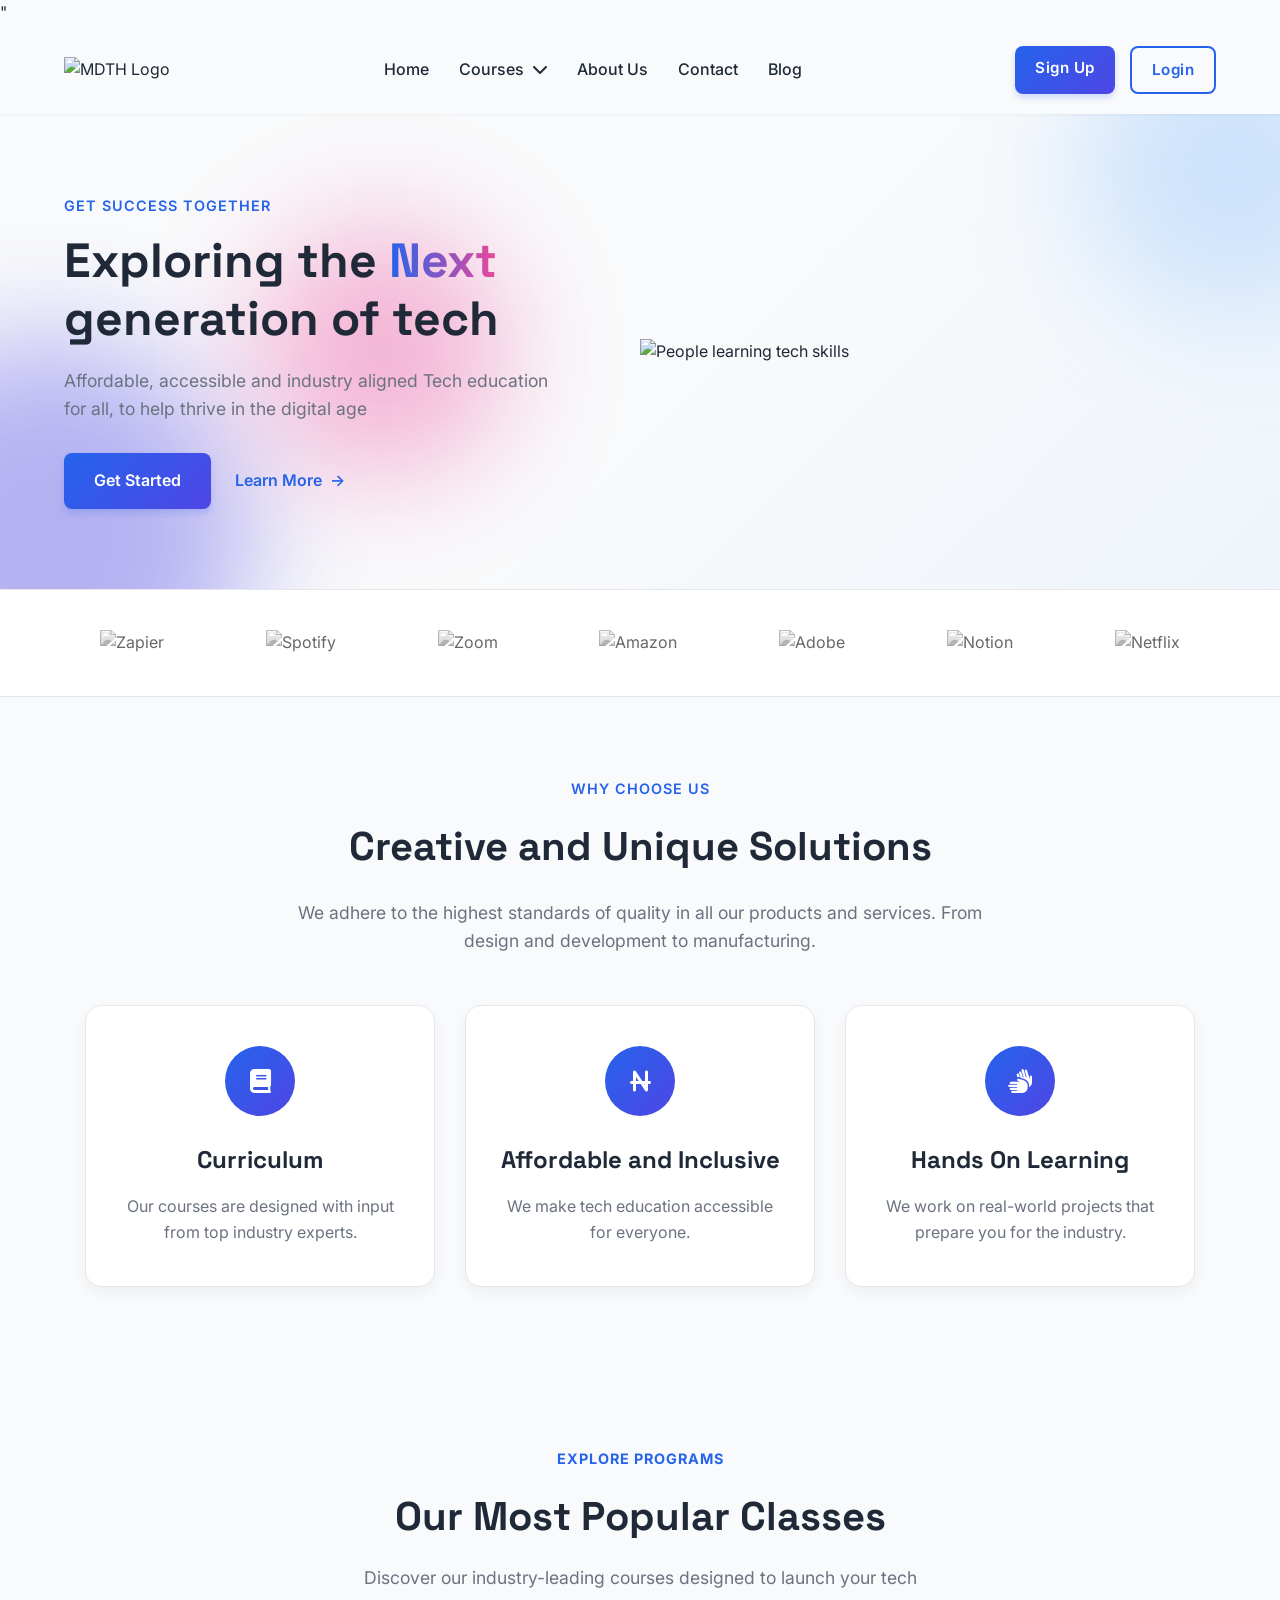
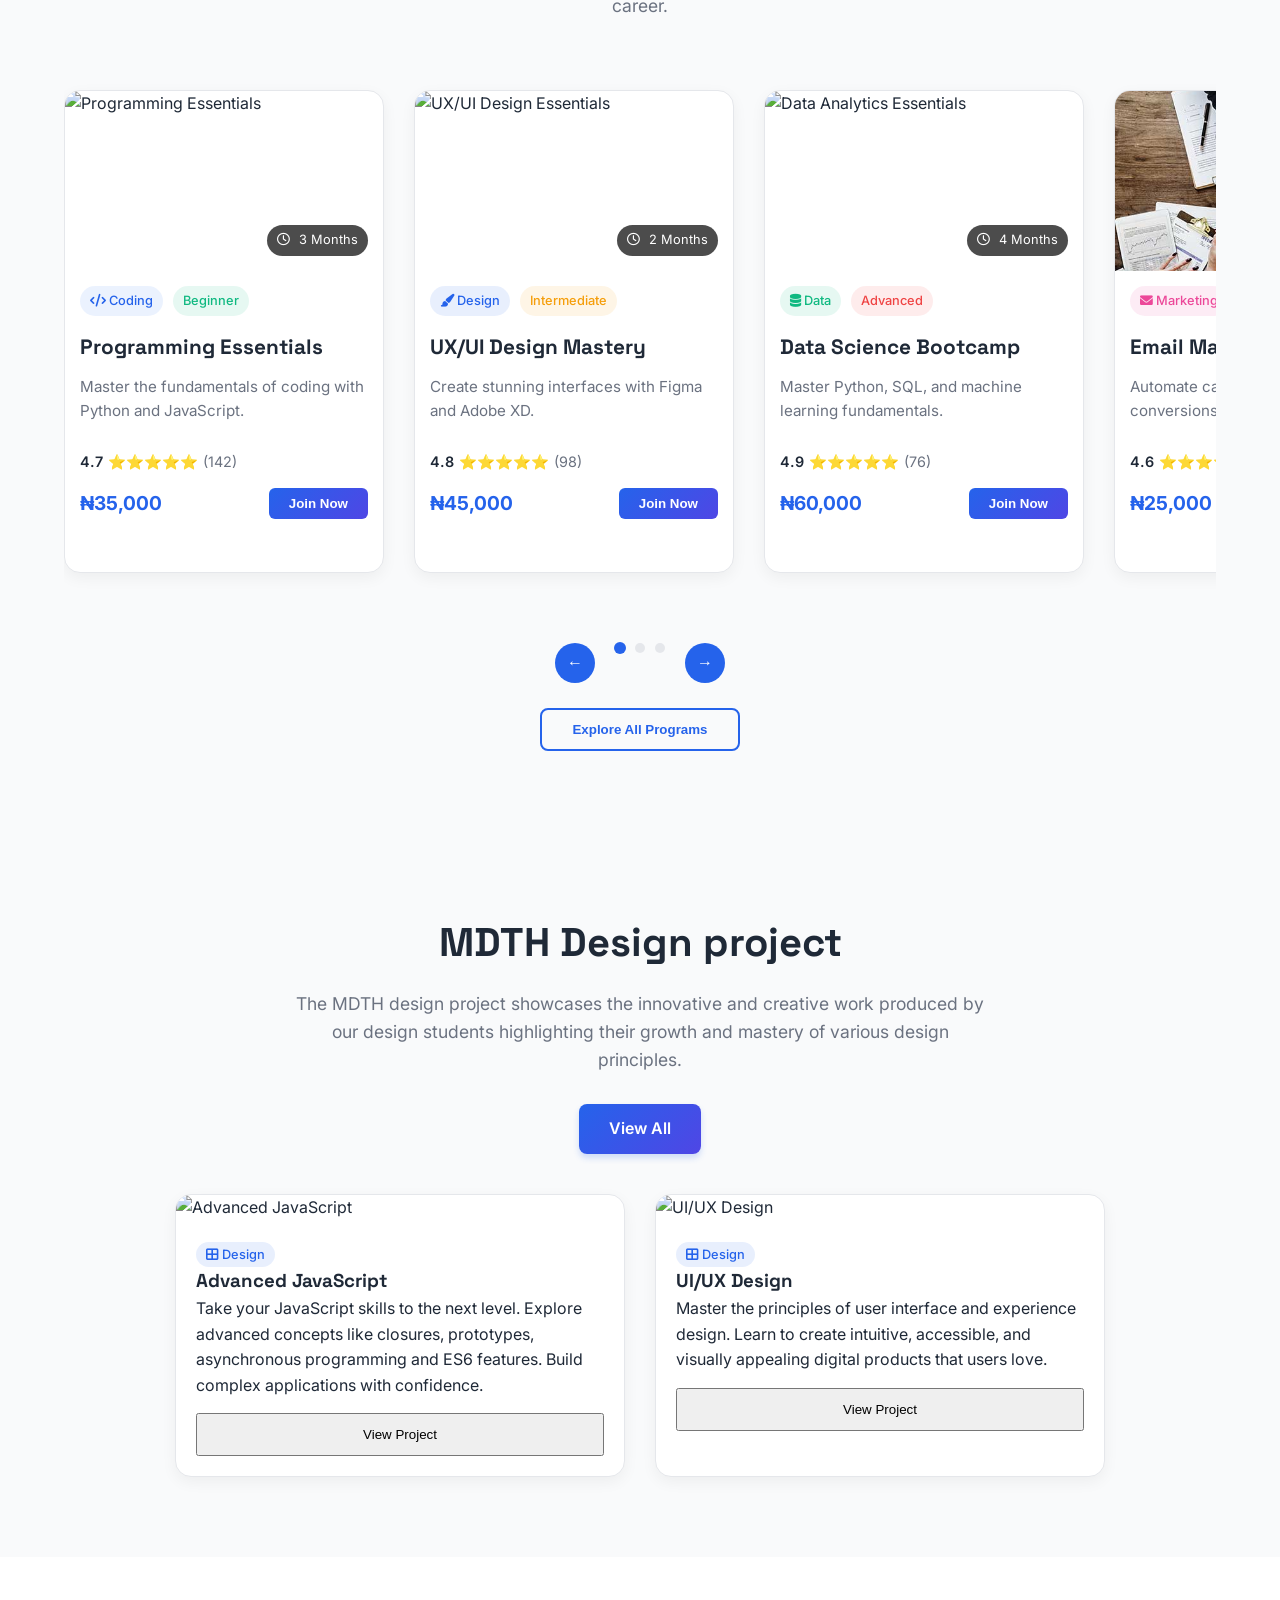
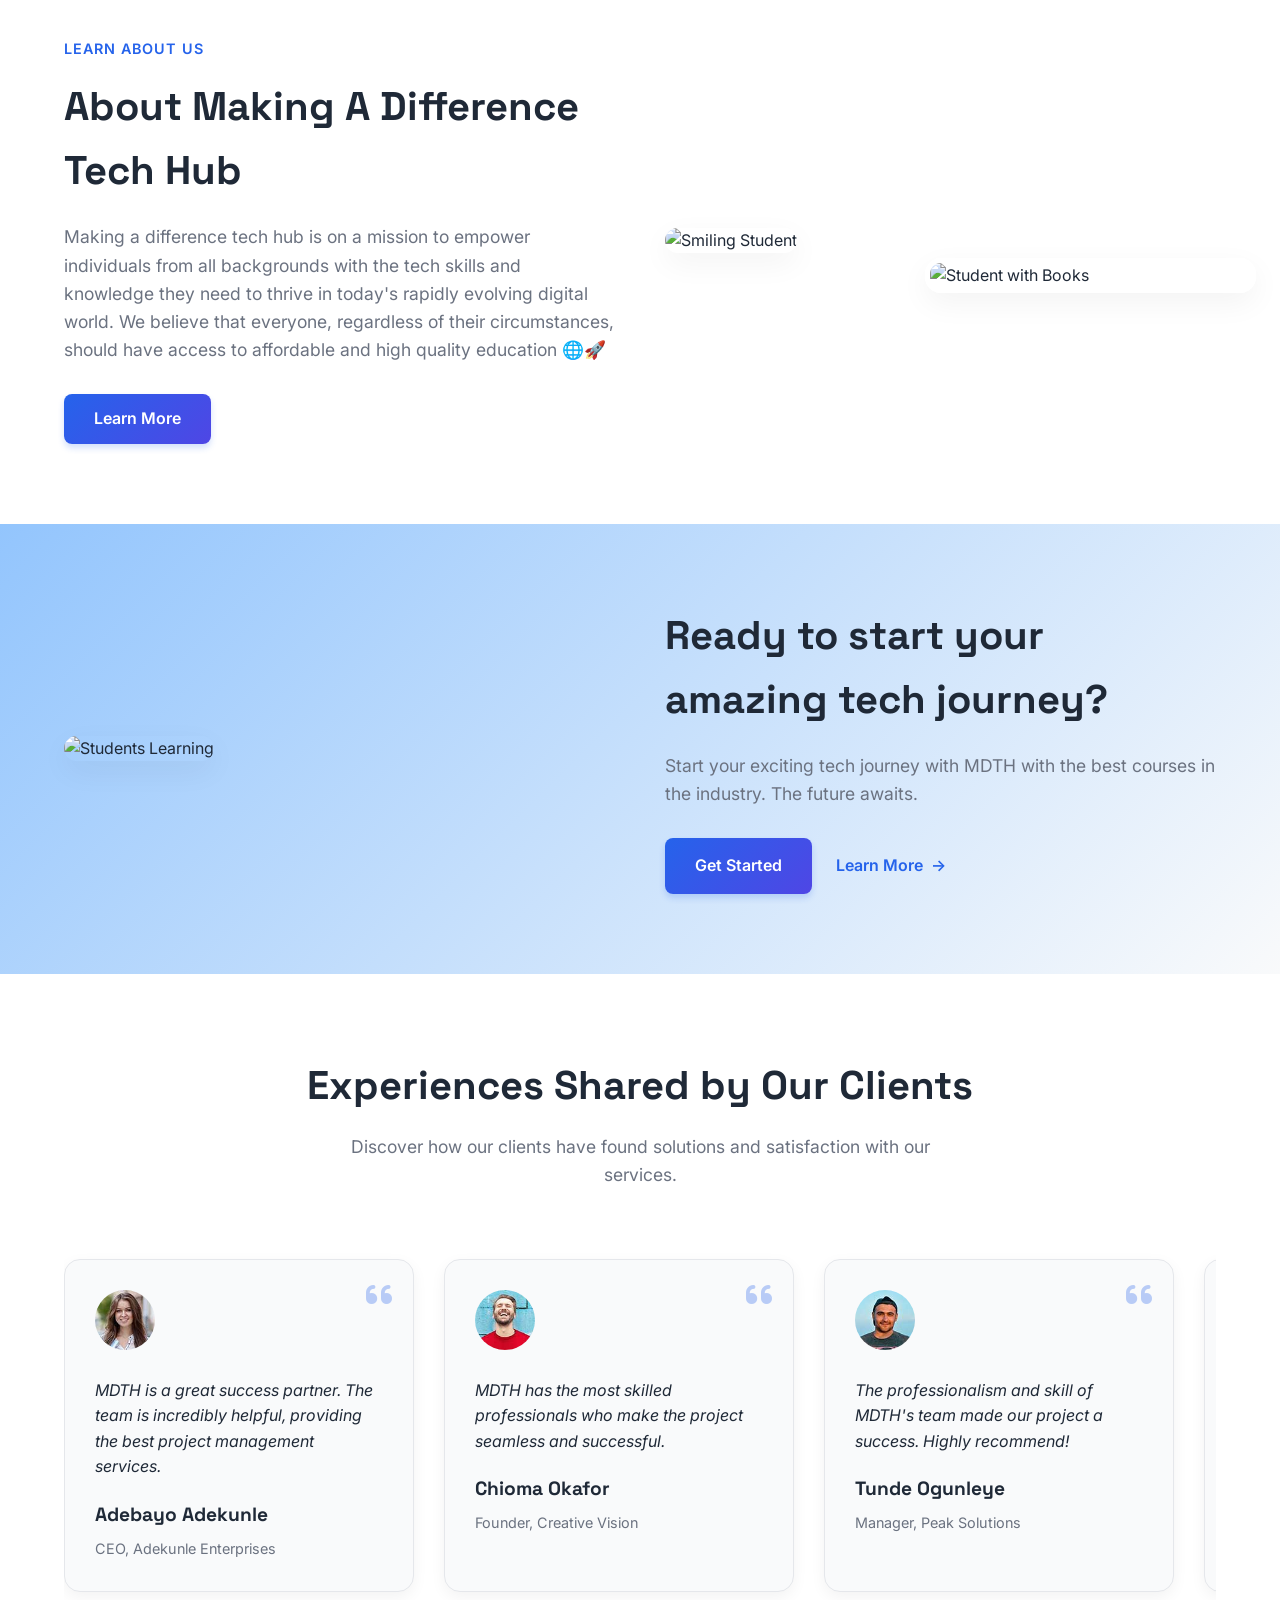
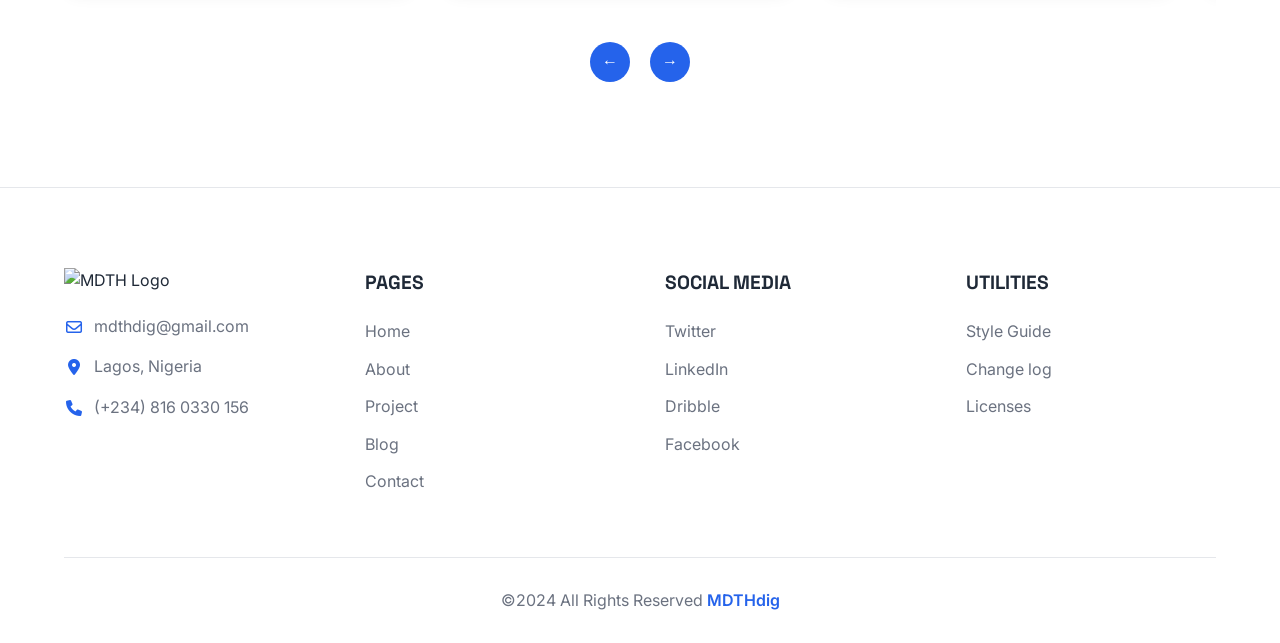
==== commit cb2a5d4d: "Merge pull request #1 from byjove19/main Add responsive login and signup page" ====
--- a/index.html
+++ b/index.html
@@ -212,101 +212,202 @@
     </section>
 
     <!-- Courses Section -->
-    <div class="courses-section">
-        <div class="head-course">
-            <p class="Exp"><b>Explore Programs</b></p>
-            <h2 class="section-title">Our Most Popular Class</h2>
-            <p class="section-description">
-               Let's join our famous classes, the knowledge provided will definitely be useful for you.
-            </p>
-        </div>
-        
-        <div class="slider-container">
-            <div class="courses-slider">
-                <!-- Course Card 1 -->
-                <div class="course-card">
-                    <div class="course-image">
-                        <img src="images/program 1 image.png" alt="Programming Essentials">
-                        <span class="course-duration"><i class="fa-regular fa-clock"></i> 3 Months</span>
-                    </div>
-                    <div class="course-tags">
-                        <span class="tag design-tag">
-                            <i class="fas fa-th-large"></i> Design
-                        </span>                    
-                        <span class="tag beginner-tag">Beginner</span>
-                    </div>
-                    <div class="course-content">
-                        <h3 class="course-title">Programming Essentials</h3>
-                        <p class="course-description">
-                            Learn the basics of coding and programming languages.
-                        </p>
-                        <div class="course-rating"><span>4.5</span>⭐⭐⭐⭐⭐ <span1>(125)</span1></div> 
-                        <div class="course-footer">
-                            <span class="course-price">₦30,000</span>
-                            <button class="join-now-btn">Join Now</button>
-                        </div>
-                    </div>
-                </div>
-
-                <!-- Course Card 2 -->
-                <div class="course-card">
-                    <div class="course-image">
-                        <img src="images/program 2 image.jpg" alt="UX/UI Design Essentials">
-                        <span class="course-duration"><i class="fa-regular fa-clock"></i> 3 Months</span>
-                    </div>
-                    <div class="course-tags">
-                        <span class="tag design-tag">
-                            <i class="fas fa-th-large"></i> Design
-                        </span>                    
-                        <span class="tag beginner-tag">Beginner</span>
-                    </div>
-                    <div class="course-content">
-                        <h3 class="course-title">UX/UI Design Essentials</h3>
-                        <p class="course-description">
-                            Master the principles of user interface and user experience design.
-                        </p>
-                        <div class="course-rating"><span>4.5</span>⭐⭐⭐⭐⭐ <span1>(125)</span1></div> 
-                        <div class="course-footer">
-                            <span class="course-price">₦30,000</span>
-                            <button class="join-now-btn">Join Now</button>
-                        </div>
-                    </div>
-                </div>
-
-                <!-- Course Card 3 -->
-                <div class="course-card">
-                    <div class="course-image">
-                        <img src="images/program 3 image .jpg" alt="Data Analytics Essentials">
-                        <span class="course-duration"><i class="fa-regular fa-clock"></i> 3 Months</span>
-                    </div>
-                    <div class="course-tags">
-                        <span class="tag design-tag">
-                            <i class="fas fa-th-large"></i> Design
-                        </span>                    
-                        <span class="tag beginner-tag">Beginner</span>
-                    </div>
-                    <div class="course-content">
-                        <h3 class="course-title">Data Analytics Essentials</h3>
-                        <p class="course-description">
-                            Learn to process and analyze data for business decisions.
-                        </p>
-                        <div class="course-rating"><span>4.5</span>⭐⭐⭐⭐⭐ <span1>(125)</span1></div> 
-                        <div class="course-footer">
-                            <span class="course-price">₦30,000</span>
-                            <button class="join-now-btn">Join Now</button>
-                        </div>
-                    </div>
-                </div>
-            </div>
-        </div>
-        
-
-        <!-- Slider Indicators -->
-        <div class="slider-indicators">
-            <span class="indicator active"></span>
-            <span class="indicator"></span>
-            <span class="indicator"></span>
-        </div>
+<div class="courses-section">
+    <div class="head-course">
+        <p class="Exp"><b>Explore Programs</b></p>
+        <h2 class="section-title">Our Most Popular Classes</h2>
+        <p class="section-description">
+            Discover our industry-leading courses designed to launch your tech career.
+        </p>
+    </div>
+    
+    <div class="slider-container">
+        <div class="courses-slider">
+            <!-- Course Card 1 -->
+            <div class="course-card">
+                <div class="course-image">
+                    <img src="images/program 1 image.png" alt="Programming Essentials">
+                    <span class="course-duration"><i class="fa-regular fa-clock"></i> 3 Months</span>
+                </div>
+                <div class="course-tags">
+                    <span class="tag coding-tag">
+                        <i class="fas fa-code"></i> Coding
+                    </span>                    
+                    <span class="tag beginner-tag">Beginner</span>
+                </div>
+                <div class="course-content">
+                    <h3 class="course-title">Programming Essentials</h3>
+                    <p class="course-description">
+                        Master the fundamentals of coding with Python and JavaScript.
+                    </p>
+                    <div class="course-rating"><span>4.7</span>⭐⭐⭐⭐⭐ <span1>(142)</span1></div> 
+                    <div class="course-footer">
+                        <span class="course-price">₦35,000</span>
+                        <button class="join-now-btn">Join Now</button>
+                    </div>
+                </div>
+            </div>
+
+            <!-- Course Card 2 -->
+            <div class="course-card">
+                <div class="course-image">
+                    <img src="images/program 2 image.jpg" alt="UX/UI Design Essentials">
+                    <span class="course-duration"><i class="fa-regular fa-clock"></i> 2 Months</span>
+                </div>
+                <div class="course-tags">
+                    <span class="tag design-tag">
+                        <i class="fas fa-paint-brush"></i> Design
+                    </span>                    
+                    <span class="tag intermediate-tag">Intermediate</span>
+                </div>
+                <div class="course-content">
+                    <h3 class="course-title">UX/UI Design Mastery</h3>
+                    <p class="course-description">
+                        Create stunning interfaces with Figma and Adobe XD.
+                    </p>
+                    <div class="course-rating"><span>4.8</span>⭐⭐⭐⭐⭐ <span1>(98)</span1></div> 
+                    <div class="course-footer">
+                        <span class="course-price">₦45,000</span>
+                        <button class="join-now-btn">Join Now</button>
+                    </div>
+                </div>
+            </div>
+
+            <!-- Course Card 3 -->
+            <div class="course-card">
+                <div class="course-image">
+                    <img src="images/program 3 image .jpg" alt="Data Analytics Essentials">
+                    <span class="course-duration"><i class="fa-regular fa-clock"></i> 4 Months</span>
+                </div>
+                <div class="course-tags">
+                    <span class="tag data-tag">
+                        <i class="fas fa-database"></i> Data
+                    </span>                    
+                    <span class="tag advanced-tag">Advanced</span>
+                </div>
+                <div class="course-content">
+                    <h3 class="course-title">Data Science Bootcamp</h3>
+                    <p class="course-description">
+                        Master Python, SQL, and machine learning fundamentals.
+                    </p>
+                    <div class="course-rating"><span>4.9</span>⭐⭐⭐⭐⭐ <span1>(76)</span1></div> 
+                    <div class="course-footer">
+                        <span class="course-price">₦60,000</span>
+                        <button class="join-now-btn">Join Now</button>
+                    </div>
+                </div>
+            </div>
+
+            <!-- Course Card 4 -->
+            <div class="course-card">
+                <div class="course-image">
+                    <img src="images/program image 4.jpg" alt="Email Marketing">
+                    <span class="course-duration"><i class="fa-regular fa-clock"></i> 6 Weeks</span>
+                </div>
+                <div class="course-tags">
+                    <span class="tag marketing-tag">
+                        <i class="fas fa-envelope"></i> Marketing
+                    </span>                    
+                    <span class="tag beginner-tag">Beginner</span>
+                </div>
+                <div class="course-content">
+                    <h3 class="course-title">Email Marketing Pro</h3>
+                    <p class="course-description">
+                        Automate campaigns and boost conversions with Mailchimp.
+                    </p>
+                    <div class="course-rating"><span>4.6</span>⭐⭐⭐⭐⭐ <span1>(88)</span1></div> 
+                    <div class="course-footer">
+                        <span class="course-price">₦25,000</span>
+                        <button class="join-now-btn">Join Now</button>
+                    </div>
+                </div>
+            </div>
+
+            <!-- Course Card 5 -->
+            <div class="course-card">
+                <div class="course-image">
+                    <img src="images/program image 7.jpg" alt="Social Media Marketing">
+                    <span class="course-duration"><i class="fa-regular fa-clock"></i> 8 Weeks</span>
+                </div>
+                <div class="course-tags">
+                    <span class="tag marketing-tag">
+                        <i class="fas fa-hashtag"></i> Marketing
+                    </span>                    
+                    <span class="tag intermediate-tag">Intermediate</span>
+                </div>
+                <div class="course-content">
+                    <h3 class="course-title">Social Media Mastery</h3>
+                    <p class="course-description">
+                        Grow brands with Facebook, Instagram, and TikTok strategies.
+                    </p>
+                    <div class="course-rating"><span>4.5</span>⭐⭐⭐⭐⭐ <span1>(112)</span1></div> 
+                    <div class="course-footer">
+                        <span class="course-price">₦32,000</span>
+                        <button class="join-now-btn">Join Now</button>
+                    </div>
+                </div>
+            </div>
+
+            <!-- Course Card 6 -->
+            <div class="course-card">
+                <div class="course-image">
+                    <img src="images/program image 5.jpg" alt="Cybersecurity">
+                    <span class="course-duration"><i class="fa-regular fa-clock"></i> 3 Months</span>
+                </div>
+                <div class="course-tags">
+                    <span class="tag security-tag">
+                        <i class="fas fa-shield-alt"></i> Security
+                    </span>                    
+                    <span class="tag advanced-tag">Advanced</span>
+                </div>
+                <div class="course-content">
+                    <h3 class="course-title">Cybersecurity Fundamentals</h3>
+                    <p class="course-description">
+                        Protect systems from threats and vulnerabilities.
+                    </p>
+                    <div class="course-rating"><span>4.7</span>⭐⭐⭐⭐⭐ <span1>(64)</span1></div> 
+                    <div class="course-footer">
+                        <span class="course-price">₦55,000</span>
+                        <button class="join-now-btn">Join Now</button>
+                    </div>
+                </div>
+            </div>
+
+            <!-- Course Card 7 -->
+            <div class="course-card">
+                <div class="course-image">
+                    <img src="images/program image 6.jpg" alt="Cloud Computing">
+                    <span class="course-duration"><i class="fa-regular fa-clock"></i> 10 Weeks</span>
+                </div>
+                <div class="course-tags">
+                    <span class="tag cloud-tag">
+                        <i class="fas fa-cloud"></i> Cloud
+                    </span>                    
+                    <span class="tag intermediate-tag">Intermediate</span>
+                </div>
+                <div class="course-content">
+                    <h3 class="course-title">AWS Cloud Practitioner</h3>
+                    <p class="course-description">
+                        Master Amazon Web Services infrastructure and deployment.
+                    </p>
+                    <div class="course-rating"><span>4.8</span>⭐⭐⭐⭐⭐ <span1>(53)</span1></div> 
+                    <div class="course-footer">
+                        <span class="course-price">₦48,000</span>
+                        <button class="join-now-btn">Join Now</button>
+                    </div>
+                </div>
+            </div>
+        </div>
+    </div>
+
+    <!-- Slider Controls -->
+    <div class="slider-controls">
+        <button class="slider-arrow prev-arrow">&larr;</button>
+        <div class="slider-indicators"></div>
+        <button class="slider-arrow next-arrow">&rarr;</button>
+    </div>
+
+
 
         <!-- Explore All Programs Button -->
         <button class="explore-btn">Explore All Programs</button>
@@ -471,120 +572,77 @@
         </div>
     </footer>
 
+    <script>"js/script.js" </script>
     <script>
-        // Theme Toggle Functionality
-        const themeToggle = document.getElementById('themeToggle');
-        const themeIcon = document.getElementById('themeIcon');
-        const body = document.body;
-
-        // Check for saved theme preference or use preferred color scheme
-        const savedTheme = localStorage.getItem('theme') || 
-                         (window.matchMedia('(prefers-color-scheme: dark)').matches ? 'dark' : 'light');
-        
-        // Apply the saved theme
-        if (savedTheme === 'dark') {
-            body.setAttribute('data-theme', 'dark');
-            themeIcon.classList.replace('fa-moon', 'fa-sun');
+        // Enhanced slider functionality
+    document.addEventListener('DOMContentLoaded', function() {
+        const slider = document.querySelector('.courses-slider');
+        const prevBtn = document.querySelector('.prev-arrow');
+        const nextBtn = document.querySelector('.next-arrow');
+        const indicatorsContainer = document.querySelector('.slider-indicators');
+        
+        // Create indicators based on number of courses
+        const courseCards = document.querySelectorAll('.course-card');
+        const cardWidth = courseCards[0].offsetWidth + 30; // width + margin
+        const visibleCards = Math.floor(slider.offsetWidth / cardWidth);
+        const totalSlides = Math.ceil(courseCards.length / visibleCards);
+        
+        for (let i = 0; i < totalSlides; i++) {
+            const indicator = document.createElement('span');
+            indicator.classList.add('indicator');
+            if (i === 0) indicator.classList.add('active');
+            indicator.addEventListener('click', () => goToSlide(i));
+            indicatorsContainer.appendChild(indicator);
         }
-
-        // Toggle theme on button click
-        themeToggle.addEventListener('click', () => {
-            if (body.getAttribute('data-theme') === 'dark') {
-                body.setAttribute('data-theme', 'light');
-                themeIcon.classList.replace('fa-sun', 'fa-moon');
-                localStorage.setItem('theme', 'light');
-            } else {
-                body.setAttribute('data-theme', 'dark');
-                themeIcon.classList.replace('fa-moon', 'fa-sun');
-                localStorage.setItem('theme', 'dark');
-            }
-        });
-
-        // Mobile Menu Toggle
-        const hamburger = document.getElementById('hamburger');
-        const sideMenu = document.getElementById('sideMenu');
-        const cancelIcon = document.getElementById('cancelIcon');
-
-        hamburger.addEventListener('click', () => {
-            sideMenu.classList.add('active');
-            document.body.style.overflow = 'hidden';
-        });
-
-        cancelIcon.addEventListener('click', () => {
-            sideMenu.classList.remove('active');
-            document.body.style.overflow = 'auto';
-        });
-
-        // Close menu when clicking on a link
-        const navLinks = document.querySelectorAll('.side-menu .nav-links a');
-        navLinks.forEach(link => {
-            link.addEventListener('click', () => {
-                sideMenu.classList.remove('active');
-                document.body.style.overflow = 'auto';
-            });
-        });
-
-        // Testimonial Slider
-        const testimonialSlider = document.querySelector('.testimonial-slider');
-        const prevBtn = document.getElementById('prev-btn');
-        const nextBtn = document.getElementById('next-btn');
+        
         let currentSlide = 0;
-
+        
         function updateSlider() {
-            testimonialSlider.scrollTo({
-                left: currentSlide * 380,
+            slider.scrollTo({
+                left: currentSlide * slider.offsetWidth,
                 behavior: 'smooth'
             });
+            
+            // Update indicators
+            document.querySelectorAll('.indicator').forEach((ind, index) => {
+                ind.classList.toggle('active', index === currentSlide);
+            });
         }
-
+        
+        function goToSlide(slideIndex) {
+            currentSlide = slideIndex;
+            updateSlider();
+        }
+        
         prevBtn.addEventListener('click', () => {
             currentSlide = Math.max(0, currentSlide - 1);
             updateSlider();
         });
-
+        
         nextBtn.addEventListener('click', () => {
-            const maxSlides = Math.floor(testimonialSlider.scrollWidth / 380) - 1;
-            currentSlide = Math.min(maxSlides, currentSlide + 1);
+            currentSlide = Math.min(totalSlides - 1, currentSlide + 1);
             updateSlider();
         });
-
-        // Course Slider Indicators
-        const indicators = document.querySelectorAll('.indicator');
-        indicators.forEach((indicator, index) => {
-            indicator.addEventListener('click', () => {
-                document.querySelector('.indicator.active').classList.remove('active');
-                indicator.classList.add('active');
-                document.querySelector('.courses-slider').scrollTo({
-                    left: index * 350,
-                    behavior: 'smooth'
+        
+        // Auto-scroll prevention when manually scrolling
+        let isScrolling = false;
+        slider.addEventListener('scroll', () => {
+            if (!isScrolling) {
+                window.requestAnimationFrame(() => {
+                    const slideIndex = Math.round(slider.scrollLeft / slider.offsetWidth);
+                    if (slideIndex !== currentSlide) {
+                        currentSlide = slideIndex;
+                        document.querySelectorAll('.indicator').forEach((ind, index) => {
+                            ind.classList.toggle('active', index === currentSlide);
+                        });
+                    }
+                    isScrolling = false;
                 });
-            });
+            }
+            isScrolling = true;
         });
-
-        // Animate elements on scroll
-        const animateOnScroll = () => {
-            const elements = document.querySelectorAll('.icon-box, .course-card, .testimonial-card');
-            
-            elements.forEach(element => {
-                const elementPosition = element.getBoundingClientRect().top;
-                const screenPosition = window.innerHeight / 1.2;
-                
-                if (elementPosition < screenPosition) {
-                    element.style.opacity = '1';
-                    element.style.transform = 'translateY(0)';
-                }
-            });
-        };
-
-        // Set initial state for animated elements
-        document.querySelectorAll('.icon-box, .course-card, .testimonial-card').forEach(element => {
-            element.style.opacity = '0';
-            element.style.transform = 'translateY(20px)';
-            element.style.transition = 'opacity 0.5s ease, transform 0.5s ease';
-        });
-
-        window.addEventListener('scroll', animateOnScroll);
-        window.addEventListener('load', animateOnScroll);
+    });
     </script>
+
 </body>
 </html>
--- a/css/styles.css
+++ b/css/styles.css
@@ -1,7685 +1,2780 @@
-
-body {
-  font-family: 'Roboto', sans-serif;
-}
-
-/* Import Google Fonts */
-@import url('https://fonts.googleapis.com/css2?family=Roboto:wght@400;500&display=swap');
-@import url('https://fonts.googleapis.com/css2?family=Poppins:wght@400;500&display=swap');
-@import url('https://fonts.googleapis.com/css2?family=Montserrat:wght@400;500&display=swap');
-
-a {
-    text-decoration: none;
-    color: inherit;
-}
-
-ul {
-    list-style: none;
-    margin: 0;
-    padding: 0;
-}
-
-
-/* Navbar Container */
-.navbar {
-  display: flex;
-  justify-content: space-between; /* Space between logo and hamburger */
-  align-items: center; 
-  padding: 20px 20px;
-  background-color: #ffffff;
-  box-shadow: 0px 4px 10px rgba(0, 0, 0, 0.1);
-  position: relative;
-}
-
-/* Logo Styling */
-.logo {
-  display: flex; /* Flexbox for alignment */
-  align-items: center; /* Vertically align logo with hamburger */
-}
-
-.logo img {
-  max-height: 80px; 
-  width: auto; 
-  height: auto; 
-}
-
-
-
-
-
-.nav-links {
-  display: flex;
-  gap: 30px;
-  align-items: center;
-}
-
-.nav-links li {
-  position: relative;
-}
-
-.nav-links a {
-  font-weight: 500;
-  color: #333;
-  font-size: 16px;
-  transition: color 0.3s ease;
-}
-
-.nav-links a:hover {
-color: blue;
-text-decoration: underline;
-text-decoration-thickness: 2px; 
-text-underline-offset: 5px; 
-}
-
-/* Dropdown Styling */
-.dropdown-menu {
-  display: none;
-  position: absolute;
-  top: 100%;
-  left: 0;
-  background-color: #ffffff;
-  box-shadow: 0px 4px 10px rgba(0, 0, 0, 0.1);
-  padding: 10px 0;
-  z-index: 10;
-}
-
-.dropdown-menu li {
-  padding: 10px 20px;
-  transition: background-color 0.3s ease;
-}
-
-.dropdown-menu li:hover {
-  background-color: #f8f9fa;
-}
-
-.caret {
-  display: inline-block;
-  cursor: pointer;
-  border: solid #333;
-  border-width: 0 2px 2px 0;
-  padding: 5px;
-  transform: rotate(45deg);
-  transition: transform 0.3s ease;
-}
-
-.caret.open {
-  transform: rotate(-135deg);
-}
-
-
-.auth-buttons a {
-  margin-left: 15px;
-  padding: 10px 20px;
-  border-radius: 5px;
-  font-weight: 500;
-  transition: background-color 0.3s ease, color 0.3s ease;
-}
-
-.auth-buttons .btn-signup {
-  background-color: #0A3C75;
-  color: #ffffff;
-  border-radius: 7px;
-}
-
-.auth-buttons .btn-signup:hover {
-  background-color: blue;
-}
-
-.auth-buttons .btn-login {
-  border: 1px solid blue;
-  background-color: transparent;
-  border-radius: 7px;
-}
-
-.auth-buttons .btn-login:hover {
-  background-color: #0A3C75;
-  color: #ffffff;
-}
-
-/* Hamburger Button */
-.hamburger {
-  display: none;
-  cursor: pointer;
-  flex-direction: column;
-  gap: 5px;
-}
-
-.hamburger .bar {
-  width: 30px;
-  height: 4px;
-  background-color: #333;
-  border-radius: 5px;
-}
-
-.side-menu {
-  position: fixed;
-  top: 0;
-  right: -500px; /* Fully hidden */
-  width: 300px; 
-  height: 100%;
-  background-color: #0a3d76; 
-  box-shadow: -4px 0px 10px rgba(0, 0, 0, 0.1);
-  transition: right 0.3s ease; 
-  padding: 20px;
-  z-index: 100; /* Ensure it appears above other content */
-}
-
-/* Responsive styles */
-@media (max-width: 768px) { 
-  .side-menu {
-    width: 300px;
-    right: -500px;
-    padding: 15px;
-  }
-}
-
-@media (max-width: 480px) { /* For small smartphones */
-  .side-menu {
-    width: 250px; 
-    right: -500px;
-    padding: 10px; 
-  }
-}
-
-.side-menu .cancel-icon {
-  font-size: 2rem;
-  color: white;
-  cursor: pointer;
-  padding: 10px;
-  text-align: right;
-}
-
-.side-menu .nav-links {
-  display: flex;
-  flex-direction: column;
-  gap: 20px;
-  align-items: flex-start;
-  margin-left: 15px;
-}
-
-/* Show auth-buttons in navbar for larger screens */
-.auth-buttons {
-  display: flex;
-  gap: 15px;
-}
-
-/* Hide auth-buttons in main navbar on smaller screens */
-@media (max-width: 768px) {
-  .auth-buttons {
-      display: none;
-  }
-}
-
-/* Auth Buttons in Side Menu */
-.side-menu .auth-buttons {
-  margin-top: 20px;
-  display: flex;
-  flex-direction: column;
-  gap: 10px;
-  align-items: flex-start;
-}
-
-.side-menu .btn-signup,
-.side-menu .btn-login {
-  padding: 10px 20px;
-  border-radius: 7px;
-  text-align: center;
-  color: #ffffff;
-}
-
-.side-menu .btn-signup {
-  border: 1px solid blue;
-  background-color: transparent;
-}
-
-.side-menu .btn-signup:hover {
-  background-color: blue;
-}
-
-.side-menu .btn-login {
-  border: 1px solid blue;
-  background-color: transparent;
-}
-
-.side-menu .btn-login:hover {
-  background-color: #0A3C75;
-  color: #ffffff;
-}
-
-
-/* Media Query for Mobile Screens */
-@media (max-width: 768px) {
-  .nav-links {
-      display: none; /* Hide the nav links on small screens */
-  }
-  .nav-links a {
-    font-weight: 500;
-    color: white;
-    font-size: 16px;
-    transition: color 0.3s ease;
-  }
-  
-  .dropdown-menu a {
-    color: #333;
-  }
-    .dropdown {
-    align-self: flex-start;
-  }
-  .hamburger {
-      display: flex; /* Show hamburger button on small screens */
-  }
-
-  .side-menu.auth-buttons .btn-signup {
-    background-color: #0A3C75;
-    color: #ffffff;
-    border-radius: 7px;
-    display: flex;
-  }
-  
-  .auth-buttons .btn-signup:hover {
-    background-color: blue;
-  }
-  
-  .side-menu.auth-buttons .btn-login {
-    border: 1px solid blue;
-    background-color: transparent;
-    border-radius: 7px;
-    display: flex;
-  }
-  
-  .auth-buttons .btn-login:hover {
-    background-color: blue;
-    color: #ffffff;
-  }
-  
-
-}
-
-
-
-/* Logo and Cancel Icon in Side Menu */
-.side-menu-header {
-  display: flex;
-  justify-content: space-between;
-  align-items: center;
-  margin-bottom: 10px;
-}
-
-.side-menu-logo {
-  max-height: 60px;
-  width: auto;
-  margin-left: 10px;
-}
-
-/* Separator Line */
-.menu-separator {
-  border: none;
-  border-top: 1px solid white;
-  margin: 20px 0;
-}
-
-/* Cancel Icon */
-.cancel-icon {
-  font-size: 2rem;
-  color: white;
-  cursor: pointer;
-  padding: 10px;
-  text-align: right;
-  transition: color 0.3s ease;
-}
-
-/* Switch Theme Section */
-.theme-switcher {
-  display: flex;
-  justify-content: space-between;
-  align-items: center;
-  margin-bottom: 30px;
-  padding: 0 10px;
-}
-
-.theme-switcher p {
-  color: white;
-  font-size: 16px;
-  font-weight: bold;
-  margin: 0;
-  transition: color 0.3s ease;
-}
-
-.theme-icon {
-  background: none;
-  border: none;
-  cursor: pointer;
-  color: white;
-  font-size: 24px;
-  transition: transform 0.3s, color 0.3s ease;
-}
-
-.theme-icon:hover {
-  transform: scale(1.1);
-}
-
-
-
-/* Hero Section */
-.hero {
-  display: flex;
-  align-items: center;
-  justify-content: space-between;
-  padding: 150px;
-  background: linear-gradient(to bottom left, #6e91e2 30%, #3c6eb7 70%);
-  border-bottom-right-radius: 80px;
-  margin-top: -47px;
-}
-
-.hero-content {
-z-index: 2;
-max-width: 50%;
-padding-left: 25px;
-}
-
-.hero-content p:first-of-type {
-  font-size: 18px;
-  color: white;
-  margin-bottom: 10px;
-}
-
-.hero-content h1 {
-  font-size: 60px;
-  color: white;
-  margin-bottom: 20px;
-}
-
-.hero-content h1 span {
-  color: #0A3C75;
-}
-
-.hero-content p:last-of-type {
-  font-size: 16px;
-  color: white;
-  margin-bottom: 30px;
-}
-
-.hero-content .btn-get-started {
-  padding: 15px 30px;
-  background-color: #0A3C75;
-  color: #ffffff;
-  border: none;
-  border-radius: 7px;
-  font-weight: 500;
-  font-size: 16px;
-  cursor: pointer;
-  transition: background-color 0.3s ease;
-}
-
-.hero-content .btn-get-started:hover {
-  background-color: blue;
-}
-
-.hero-content .learn-more {
-  display: inline-flex;
-  align-items: center;
-  margin-top: 20px;
-  font-size: 16px;
-  color: white;
-  font-weight: 500;
-  border: 1px solid white;
-  border-radius: 7px;
-  padding: 12px;
-
-}
-
-.hero-content .learn-more:hover {
-background-color: #0A3C75;
-}
-
-.hero-content .learn-more .arrow {
-  margin-left: 5px;
-  font-size: 18px;
-  font-weight: bold;
-  transition: margin-left 0.3s ease;
-}
-
-.hero-content .learn-more:hover .arrow {
-  margin-left: 10px;
-}
-/* Hero Image Styling - Start of Changes */
-.hero-image {
-  position: absolute; 
-  bottom: -123px; 
-  right: 0; 
-  max-width: 50%;
-  height: 100%; 
-  z-index: 1; 
-}
-
-
-.hero-image img {
-    width: 100%;
-    height: 100%;
-    object-fit: cover; 
-}
-
-
-/* Media Queries for Hero Section */
-
-/* For Tablets (iPads and Medium Screens) */
-@media screen and (max-width: 1024px) {
-  .hero {
-      flex-direction: row; /* Stack content vertically */
-      padding: 60px 20px;
-      text-align: center;
-  }
-
-  .hero-content {
-      max-width: 80%;
-      margin: 0 auto 20px;
-  }
-
-  .hero-content h1 {
-      font-size: 48px; /* Slightly smaller headline */
-  }
-
-  .hero-content p:first-of-type,
-  .hero-content p:last-of-type {
-      font-size: 14px; /* Adjusted font size for smaller screens */
-  }
-
-  .hero-content .btn-get-started {
-      padding: 12px 24px; /* Reduced button size */
-      font-size: 14px;
-  }
-
-  .hero-content .learn-more {
-      font-size: 14px;
-      padding: 8px 16px;
-  }
-
-  .hero-image {
-    position: relative;
-    max-width: 70%;
-    margin: 0 auto;
-    bottom: -60px; 
-}
-
-
-  .hero-image img {
-      width: 100%;
-      object-fit: contain;
-  }
-}
-
-/* For Small Screens (Phones) */
-@media screen and (max-width: 768px) {
-  .hero {
-      padding: 40px 15px;
-      flex-direction: column;
-      text-align: center;
-  }
-
-  .hero-content {
-      max-width: 90%;
-      margin: 0 auto 20px;
-  }
-
-  .hero-content h1 {
-      font-size: 36px; 
-  }
-
-  .hero-content p:first-of-type,
-  .hero-content p:last-of-type {
-      font-size: 12px;
-      margin-top: 25px;
-  }
-
-  .hero-content .btn-get-started {
-      padding: 10px 20px;
-      font-size: 12px;
-  }
-
-  .hero-content .learn-more {
-      font-size: 12px;
-      padding: 8px;
-  }
-
-  .hero-image {
-      max-width: 80%;
-      margin: 0 auto;
-      bottom: -33px;
-      left: 0;
-  }
-
-  .hero-image img {
-      width: 100%;
-      height: auto;
-      object-fit: contain;
-  }
-}
-
-/* For Extra Small Screens (Smaller Phones) */
-@media screen and (max-width: 480px) {
-  .hero {
-      padding: 30px 10px;
-  }
-
-  .hero-content h1 {
-      font-size: 28px;
-  }
-
-  .hero-content p:first-of-type,
-  .hero-content p:last-of-type {
-      font-size: 10px;
-  }
-
-  .hero-content .btn-get-started {
-      padding: 8px 15px;
-      font-size: 10px;
-  }
-
-  .hero-content .learn-more {
-      font-size: 10px;
-      padding: 6px;
-  }
-
-  .hero-image {
-      max-width: 100%;
-      margin: 10px auto 0;
-      bottom: -33px;
-      left: 0;
-  }
-
-  .hero-image img {
-      width: 100%;
-      object-fit: contain;
-  }
-}
-
-/* Brands Section */
-.brands-section {
-  padding: 40px 20px;
-  background-color: #f4f4f4;
-  text-align: center;
-  margin-bottom: -40px;
-  border-top-right-radius: 20px;
-}
-
-.brands {
-  display: grid;
-  grid-template-columns: repeat(auto-fill, minmax(120px, 1fr)); 
-  gap: 60px;
-  align-items: stretch;
-  justify-items: center;
- justify-content: space-between;
-}
-
-.brand {
-  position: relative;
-  display: flex;
-  justify-content: center; 
-}
-
-.brand:not(:last-child) {
-  border-right: 1px solid #ccc; 
-}
-
-.brands img {
-  max-width: 100%;
-  height: auto;
-  object-fit: contain;
-  transition: transform 0.3s ease-in-out;
-}
-
-.brands img:hover {
-  transform: scale(1.1); 
-}
-
-/* Media Queries for Brands Section */
-@media screen and (max-width: 1200px) {
-  .brands {
-    grid-template-columns: repeat(auto-fill, minmax(100px, 1fr)); 
-    gap: 20px;
-  }
-
-  .brands img {
-    margin-right: 0; 
-    width: 80%;
-  }
-}
-
-@media screen and (max-width: 768px) {
-  .brands-section {
-    padding: 30px 15px;
-  }
-
-  .brands {
-    grid-template-columns: repeat(auto-fill, minmax(80px, 1fr));
-    gap: 15px;
-  }
-  .brands-section {
-    margin-bottom: -30px;
-  }
-  
-  .brands img {
-    width: 70%;
-  }
-}
-
-@media screen and (max-width: 480px) {
-  .brands-section {
-    padding: 20px 10px;
-  }
-
-  .brands-section {
-    margin-bottom: -20px;
-  }
-  
-  
-  .brands {
-    grid-template-columns: repeat(auto-fill, minmax(60px, 1fr)); 
-    gap: 10px;
-  }
-
-  .brands img {
-    width: 60%; 
-  }
-}
-
-.creative-solutions {
-  padding: 60px 20px;
-  background-color: white;
-  text-align: center;
-}
-
-.creative-solutions h2 {
-  font-size: 40px;
-  color: black;
-  margin-bottom: 20px;
-}
-
-.creative-solutions p {
-  font-size: 18px;
-  color: #666;
-  margin-bottom: 40px;
-}
-
-p1 {
-  font-size: 18px;
-  color: rgb(28, 28, 172);
-  margin-bottom: 40px;
-}
-
-.icon-boxes {
-  display: flex;
-  justify-content: space-around;
-  gap: 20px;
-  margin-bottom: 40px;
-}
-
-.icon-box {
-  background-color: rgba(240, 240, 240, 0.986);
-  padding: 30px;
-  border-radius: 30px;
-  text-align: center;
-  width: 20%;
-}
-
-.icon-box .icon {
-  background-color: #0A3C75;  /* Dark blue background color */
-  width: 40px;              
-  height: 40px;             
-  border-radius: 5px;      
-  margin-bottom: 20px;      
-  margin-left: 100px;       
-  display: flex;           
-  justify-content: center;  
-  align-items: center;    
-  padding: 10px;            
-}
-
-.icon-box i { 
-  font-size: 20px;
-  color: white; 
-}
-
-
-.icon-box img {
-  width: 30px;
-  height: 30px;
-  filter: invert(1);  /* Make the icon white */
-}
-
-.icon-box p {
-  font-size: 14px;
-  color: #777;
-}
-
-@media screen and (max-width: 768px) {
-  .creative-solutions h2 {
-    font-size: 30px;
-  }
-
-  .creative-solutions p {
-    font-size: 16px;
-    margin-bottom: 30px;
-  }
-
-  p1 {
-    font-size: 16px;
-  }
-
-  .icon-boxes {
-    flex-wrap: wrap;
-    justify-content: center;
-    gap: 15px;
-  }
-
-  .icon-box {
-    width: 45%;
-    padding: 20px;
-  }
-
-  .icon-box img {
-    width: 40px;
-    height: 40px;
-  }
-
-  .icon-box p {
-    font-size: 13px;
-  }
-}
-
-@media screen and (max-width: 480px) {
-  .creative-solutions h2 {
-    font-size: 24px;
-  }
-
-  .creative-solutions p {
-    font-size: 14px;
-    margin-bottom: 20px;
-  }
-
-  p1 {
-    font-size: 14px;
-  }
-
-  .icon-box {
-    width: 90%;
-    padding: 15px;
-  }
-
-  .icon-box img {
-    width: 30px;
-    height: 30px;
-  }
-
-  .icon-box p {
-    font-size: 12px;
-  }
-}
-
-/* Creative Solutions Section */
-@media screen and (max-width: 768px) {
-  .creative-solutions h2 {
-    font-size: 30px;
-  }
-
-  .creative-solutions p {
-    font-size: 16px;
-    margin-bottom: 30px;
-  }
-
-  /* Ensure p1 is a valid class or selector */
-  .p1 {
-    font-size: 16px;
-  }
-
-  .icon-boxes {
-    display: flex;
-    flex-wrap: wrap;
-    justify-content: center;
-    gap: 15px;
-  }
-
-  .icon-box {
-    width: 45%;
-    padding: 20px;
-    text-align: center; /* Ensures icons and text are centered */
-  }
-
-  .icon-box img {
-    width: 40px;
-    height: 40px;
-  }
-
-  .icon-box p {
-    font-size: 13px;
-    margin-top: 10px; 
-  }
-
-  .icon-box .icon {
-    background-color: #0A3C75;  /* Dark blue background color */
-    width: 40px;
-    height: 40px;
-    border-radius: 5px;
-    margin-bottom: 20px;
-    margin-left: auto; 
-    margin-right: auto; 
-    display: flex;
-    justify-content: center;
-    align-items: center;
-    padding: 10px;
-  }
-}
-
-
-
-
-
-/* Courses Section */
-.Exp {
-  color: #22c55e;
-}
-.courses-section {
-  padding: 40px 20px;
-  text-align: center;
-  font-family: 'Arial', sans-serif;
-}
-
-.section-title {
-  font-size: 30px;
-  font-weight: bold;
-  margin-bottom: 10px;
-}
-
-.section-description {
-  font-size: 16px;
-  color: #666;
-  margin-bottom: 30px;
-}
-
-.head-course {
-  text-align: left;
-}
-
-/* Slider Container */
-.slider-container {
-  overflow: hidden;
-  position: relative;
-  width: 100%;
-}
-
-.courses-slider {
-  display: flex;
-  transition: transform 0.5s ease-in-out;
-  width: 100%;
-}
-
-/* Course Card */
-.course-card {
-  background: #fff;
-  border-radius: 10px;
-  box-shadow: 0 4px 6px rgba(0, 0, 0, 0.1);
-  overflow: hidden;
-  margin: 0 10px;
-  flex: 0 0 calc(33.333% - 20px); 
-  max-width: 100%;
-}
-
-.course-image {
-  position: relative;
-}
-
-.course-image img {
-  width: 100%;
-  height: 260px;
-  display: block;
-}
-
-.course-duration {
-  position: absolute;
-  top: 10px;
-  right: 10px;
-  background: white;
-  color: black;
-  font-size: 12px;
-  padding: 5px 10px;
-  border-radius: 4px;
-}
-.course-tags {
-  display: flex;
-  justify-content: space-between; 
-  align-items: center;
-  padding: 10px 15px;
-  background-color: #f9f9f9; 
-  border-bottom-left-radius: 10px; 
-  border-bottom-right-radius: 10px; 
-}
-
-.tag {
-  font-size: 12px;
-  color: #333;
-  padding: 5px 10px;
-  border-radius: 5px;
-  text-transform: uppercase;
-}
-
-.design-tag {
-  background: #ffffff;
-  margin-right: auto;
-}
-
-
-.design-tag i {
-  font-size: 17px;
-  color: #ddd; 
-}
-
-.beginner-tag {
-  background: white;
-  padding: 8px 18px;
-  border: 1px solid #999898;
-  margin-left: auto; 
-}
-
-.course-content {
-  padding: 15px;
-  text-align: left;
-}
-
-.course-title {
-  font-size: 18px;
-  font-weight: bold;
-  margin-bottom: 10px;
-}
-
-.course-description {
-  font-size: 14px;
-  color: #666;
-  margin-bottom: 15px;
-}
-
-.course-rating {
-  font-size: 14px;
-  color: #f59e0b;
-  margin-bottom: 15px;
-}
-
-.course-rating span{
-  color: #58eb8e;
-}
-.course-rating span1{
-  color: #6e6d6d}
-
-.course-footer {
-  display: flex;
-  justify-content: space-between;
-  align-items: center;
-}
-
-.course-price {
-  font-size: 16px;
-  font-weight: bold;
-  color: #5027b5;
-}
-
-.join-now-btn {
-  background:  #A3C7E9;
-  color: black;
-  padding: 12px 40px;
-  border: none;
-  border-radius: 5px;
-  font-size: 14px;
-  cursor: pointer;
-}
-
-.join-now-btn:hover {
-  background: #0A3C75;
-  color: white;
-}
-
-/* Slider Indicators */
-.slider-indicators {
-  margin-top: 20px;
-  text-align: center; 
-}
-
-.indicator {
-  display: inline-block;
-  width: 10px;
-  height: 10px;
-  margin: 0 5px;
-  background: #ddd;
-  border-radius: 50%;
-  cursor: pointer;
-}
-
-.indicator.active {
-  background:  #A3C7E9;
-  transform: scale(1.2); 
-}
-
-
-
-/* Explore All Programs Button */
-.explore-btn {
-  margin-top: 20px;
-  padding: 10px 20px;
-  background: white;
-  color: black;
-  border: 1px solid rgb(221, 218, 218);
-  border-radius: 5px;
-  font-size: 17px;
-  cursor: pointer;
-}
-
-.explore-btn:hover {
-  background: #0A3C75;
-  color: white;
-}
-
-
-/* Explore All Programs Button */
-@media screen and (max-width: 768px) {
-  .explore-btn {
-    font-size: 14px;
-  }
-}
-
-@media screen and (max-width: 480px) {
-  .explore-btn {
-    font-size: 12px;
-  }
-}
-
-
-/* Header Section */
-.header {
-  background: #f9f9f9;
-  padding: 2rem;
-  display: flex; 
-  flex-direction: column; 
-  align-items: flex-start; 
-}
-
-.header h1 {
-  font-size: 2.5rem;
-  color: black;
-}
-
-.header p {
-  max-width: 600px;
-  margin: 1rem 0;
-  font-size: 1rem;
-  color: #333;
-}
-
-.header a {
-  align-self: flex-end; 
-  background-color: #f1eeee;
-  padding: 10px 12px;
-  border-radius: 10px;
-}
-
-.header-cta {
-  background: #007bff;
-  color: white;
-  text-decoration: none;
-  padding: 0.75rem 1.5rem;
-  border-radius: 5px;
-  display: inline-block;
-  margin-top: 1rem;
-}
-
-/* Header Section */
-@media screen and (max-width: 768px) {
-  .header h1 {
-    font-size: 2rem;
-  }
-  .header p {
-    font-size: 0.875rem;
-  }
-  .header a {
-    padding: 8px 10px;
-  }
-}
-/* Header Section */
-@media screen and (max-width: 768px) {
-  .header {
-    padding: 1rem;
-  }
-
-  .header h1 {
-    font-size: 2rem;
-  }
-
-  .header p {
-    font-size: 0.9rem;
-  }
-
-  .header a {
-    padding: 8px 10px;
-  }
-
-  .header-cta {
-    padding: 0.5rem 1rem;
-  }
-}
-
-@media screen and (max-width: 480px) {
-  .header h1 {
-    font-size: 1.5rem;
-  }
-
-  .header p {
-    font-size: 0.85rem;
-  }
-
-  .header a {
-    padding: 6px 8px;
-  }
-
-  .header-cta {
-    padding: 0.5rem 1rem;
-  }
-}
-
-
-/* Courses Section */
-.courses {
-  display: flex;
-  gap: 4rem;
-  padding: 2rem;
-  justify-content: center;
-}
-.course-card {
-  background: #fff;
-  border: 1px solid #ddd;
-  border-radius: 8px;
-  width: 300px;
-  text-align: center;
-  box-shadow: 0 4px 6px rgba(0, 0, 0, 0.1);
-}
-.course-card img {
-  width: 100%;
-  border-radius: 8px 8px 0 0;
-}
-.course-info {
-  padding: 1rem;
-}
-/* Parent Container */
-.course-info {
-  display: flex; 
-  flex-direction: column; 
-  align-items: flex-start; 
-  text-align: left; 
-}
-
-/* Styling the Tag */
-.course-info .tag {
-  display: inline-flex;
-  align-items: center;
-  padding: 0.25rem 0.5rem;
-  font-size: 0.875rem;
-  margin-bottom: 0.5rem; 
-}
-
-/* Styling the Icon in the Tag */
-.course-info .tag i {
-  margin-right: 0.25rem; 
-}
-
-/* Heading Style */
-.course-info h3 {
-  font-size: 1.5rem;
-  margin-bottom: 0.5rem;
-}
-
-/* Paragraph Style */
-.course-info p {
-  font-size: 1rem;
-  margin-bottom: 1rem;
-}
-
-.course-info button {
-  background: #A3C7E9;
-  color: black;
-  border: none;
-  padding: 0.5rem 1rem;
-  border-radius: 5px;
-  cursor: pointer;
-  width: 100%;
-}
-
-/* Responsive Courses Section */
-@media (max-width: 768px) {
-  .courses {
-    flex-direction: column;
-    gap: 2rem;
-    padding: 1rem;
-  }
-
-  .course-card {
-    width: 100%;
-  }
-
-  .course-info h3 {
-    font-size: 1.25rem;
-  }
-
-  .course-info p {
-    font-size: 0.9rem;
-  }
-
-  .course-info button {
-    padding: 0.5rem;
-  }
-}
-/* Ensure that the course cards take up 100% width on smaller screens */
-@media (max-width: 768px) {
-  .course-card {
-    width: 100%; /* Make sure it fills the entire container on smaller screens */
-  }
-}
-
-@media (max-width: 480px) {
-  .courses {
-    padding: 0.5rem;
-  }
-
-  .course-info h3 {
-    font-size: 1rem;
-  }
-
-  .course-info p {
-    font-size: 0.8rem;
-  }
-
-  .course-info button {
-    padding: 0.4rem;
-    font-size: 0.875rem;
-  }
-}
-
-
-
-/* Media query for screens 768px or smaller (Tablets and Mobile) */
-@media (max-width: 768px) {
-  .courses-slider {
-    display: flex; 
-    overflow-x: hidden; 
-  }
-
-  .course-card {
-    flex: 0 0 100%; 
-    max-width: 100%; 
-    margin: 0;
-  }
-}
-
-
-/* About Us Section */
-.about {
-  display: flex;
-  align-items: center;
-  justify-content: space-between;
-  gap: 2rem;
-  padding: 2rem;
-  max-width: 1200px;
-  margin: 0 auto;
-}
-
-.about-text {
-  flex: 1;
-  max-width: 500px;
-}
-
-.about-text h2 {
-  font-size: 2.5rem;
-  margin: 1rem 0;
-  color: black;
-}
-
-
-.about-text p span{
-  margin-bottom: 1rem;
-  font-size: 1.1rem;
-  color: darkblue;
-}
-.about-btn {
-  background: #0A3C75;
-  color: white;
-  text-decoration: none;
-  padding: 0.75rem 1.5rem;
-  border-radius: 5px;
-}
-.about-btn:hover {
-  background: blue;
-  color: white;
-}
-.about-images {
-  position: relative;
-}
-
-/* Main Image */
-.main-image {
-  width: 100%; 
-  height: auto; 
-  border-radius: 10px;
-  position: relative; 
-}
-
-/* About Images Wrapper */
-.about-images {
-  position: relative;
-  width: 30%; 
-  height: auto;
-}
-
-/* Overlay Image */
-.overlay-image {
-  position: absolute;
-  bottom: -25px; 
-  right: -25px;
-  width: 200px; 
-  height: auto;
-  border: 5px solid white; 
-  border-radius: 8px; 
-  object-fit: cover;
-  z-index: 1;
-}
-
-.about-images img {
-  border-radius: 10px;
-}
-
-/* Media Query for Smaller Screens */
-@media (max-width: 768px) {
-  .about {
-    flex-direction: column;
-    text-align: center;
-  }
-
-  .about-images {
-    width: 100%; /* Ensure it takes up full width on small screens */
-  }
-
-  .main-image {
-    width: 80%; /* Adjust this as needed */
-    height: auto;
-    margin: 0 auto; /* Center the image horizontally */
-  }
-
-  .overlay-image {
-    bottom: -25px;
-    right: -25px;
-    width: 150px;
-    bottom: -25px;  
-    height: auto;
-    border: 2px solid white;
+ :root {
+            --primary-color: #2563EB;
+            --primary-light: #93C5FD;
+            --secondary-color: #4F46E5;
+            --accent-color: #EC4899;
+            --text-color: #1F2937;
+            --text-light: #6B7280;
+            --bg-color: #F9FAFB;
+            --card-bg: #FFFFFF;
+            --input-bg: #FFFFFF;
+            --border-color: #E5E7EB;
+            --shadow-color: rgba(0, 0, 0, 0.05);
+            --success-color: #10B981;
+            --error-color: #EF4444;
+            --warning-color: #F59E0B;
+        }
+
+        /* Dark Theme Variables */
+        [data-theme="dark"] {
+            --primary-color: #3B82F6;
+            --primary-light: #1E40AF;
+            --secondary-color: #6366F1;
+            --accent-color: #EC4899;
+            --text-color: #F3F4F6;
+            --text-light: #9CA3AF;
+            --bg-color: #111827;
+            --card-bg: #1F2937;
+            --input-bg: #374151;
+            --border-color: #4B5563;
+            --shadow-color: rgba(0, 0, 0, 0.3);
+        }
+
+        * {
+            margin: 0;
+            padding: 0;
+            box-sizing: border-box;
+            transition: background-color 0.3s ease, color 0.3s ease, border-color 0.3s ease;
+        }
+
+        body {
+            font-family: 'Inter', sans-serif;
+            background-color: var(--bg-color);
+            color: var(--text-color);
+            line-height: 1.6;
+            scroll-behavior: smooth;
+        }
+
+        h1, h2, h3, h4 {
+            font-family: 'Space Grotesk', sans-serif;
+            font-weight: 700;
+        }
+
+        a {
+            text-decoration: none;
+            color: inherit;
+        }
+
+        /* Navigation */
+        .navbar {
+            display: flex;
+            justify-content: space-between;
+            align-items: center;
+            padding: 20px 5%;
+            background-color: var(--bg-color);
+            box-shadow: 0 1px 3px var(--shadow-color);
+            position: sticky;
+            top: 0;
+            z-index: 1000;
+        }
+
+        .logo img {
+            height: 50px;
+            width: auto;
+            transition: transform 0.3s ease;
+        }
+
+        .logo:hover img {
+            transform: scale(1.05);
+        }
+
+        .nav-links {
+            display: flex;
+            gap: 30px;
+            align-items: center;
+            list-style: none;
+        }
+
+        .nav-links a {
+            color: var(--text-color);
+            font-weight: 500;
+            text-decoration: none;
+            position: relative;
+            padding: 8px 0;
+        }
+
+        .nav-links a:hover {
+            color: var(--primary-color);
+        }
+
+        .nav-links a::after {
+            content: '';
+            position: absolute;
+            width: 0;
+            height: 3px;
+            bottom: 0;
+            left: 0;
+            background: linear-gradient(90deg, var(--primary-color), var(--secondary-color));
+            transition: width 0.3s ease;
+            border-radius: 3px;
+        }
+
+        .nav-links a:hover::after {
+            width: 100%;
+        }
+
+        /* Dropdown Menu */
+        .dropdown {
+            position: relative;
+        }
+
+        .dropdown-menu {
+            position: absolute;
+            top: 100%;
+            left: 0;
+            background-color: var(--card-bg);
+            border-radius: 8px;
+            box-shadow: 0 4px 12px var(--shadow-color);
+            padding: 15px;
+            min-width: 200px;
+            opacity: 0;
+            visibility: hidden;
+            transition: all 0.3s ease;
+            z-index: 100;
+            border: 1px solid var(--border-color);
+        }
+
+        .dropdown:hover .dropdown-menu {
+            opacity: 1;
+            visibility: visible;
+        }
+
+        .dropdown-menu li {
+            margin-bottom: 10px;
+        }
+
+        .dropdown-menu li:last-child {
+            margin-bottom: 0;
+        }
+
+        .dropdown-menu a {
+            display: block;
+            padding: 8px 12px;
+            border-radius: 4px;
+            transition: all 0.2s ease;
+        }
+
+        .dropdown-menu a:hover {
+            background-color: var(--primary-light);
+            color: white;
+        }
+
+        .caret {
+            display: inline-block;
+            margin-left: 5px;
+            transition: transform 0.3s ease;
+        }
+
+        .dropdown:hover .caret {
+            transform: rotate(180deg);
+        }
+
+        /* Buttons */
+        .auth-buttons {
+            display: flex;
+            gap: 15px;
+        }
+
+        .btn {
+            padding: 10px 20px;
+            border-radius: 8px;
+            font-weight: 600;
+            cursor: pointer;
+            transition: all 0.3s ease;
+            font-size: 0.95rem;
+            letter-spacing: 0.5px;
+        }
+
+        .btn-signup {
+            background: linear-gradient(135deg, var(--primary-color), var(--secondary-color));
+            color: white;
+            box-shadow: 0 4px 6px rgba(37, 99, 235, 0.2);
+        }
+
+        .btn-signup:hover {
+            transform: translateY(-2px);
+            box-shadow: 0 6px 12px rgba(37, 99, 235, 0.3);
+        }
+
+        .btn-login {
+            border: 2px solid var(--primary-color);
+            color: var(--primary-color);
+            background-color: transparent;
+        }
+
+        .btn-login:hover {
+            background-color: rgba(37, 99, 235, 0.1);
+        }
+
+        /* Hamburger Menu */
+        .hamburger {
+            display: none;
+            cursor: pointer;
+            padding: 10px;
+            z-index: 1001;
+        }
+
+        .bar {
+            display: block;
+            width: 25px;
+            height: 3px;
+            margin: 5px auto;
+            background-color: var(--text-color);
+            transition: all 0.3s ease;
+        }
+
+        /* Side Menu */
+        .side-menu {
+            position: fixed;
+            top: 0;
+            right: -100%;
+            width: 320px;
+            height: 100vh;
+            background-color: var(--card-bg);
+            box-shadow: -5px 0 15px rgba(0, 0, 0, 0.1);
+            transition: right 0.3s ease;
+            z-index: 1000;
+            overflow-y: auto;
+            padding: 20px;
+        }
+
+        .side-menu.active {
+            right: 0;
+        }
+
+        .side-menu-header {
+            display: flex;
+            justify-content: space-between;
+            align-items: center;
+            margin-bottom: 20px;
+        }
+
+        .side-menu-logo {
+            height: 40px;
+        }
+
+        .cancel-icon {
+            font-size: 24px;
+            cursor: pointer;
+            color: var(--text-color);
+        }
+
+        .menu-separator {
+            border: none;
+            height: 1px;
+            background-color: var(--border-color);
+            margin: 15px 0;
+        }
+
+        .theme-switcher {
+            display: flex;
+            justify-content: space-between;
+            align-items: center;
+            margin-bottom: 20px;
+        }
+
+        .theme-icon {
+            background: none;
+            border: none;
+            font-size: 20px;
+            color: var(--primary-color);
+            cursor: pointer;
+        }
+
+        /* Hero Section */
+        .hero {
+            display: flex;
+            align-items: center;
+            justify-content: space-between;
+            padding: 80px 5%;
+            background: linear-gradient(135deg, var(--bg-color) 50%, rgba(147, 197, 253, 0.1) 100%);
+            position: relative;
+            overflow: hidden;
+        }
+
+        .hero-content {
+            flex: 1;
+            max-width: 600px;
+            z-index: 2;
+        }
+
+        .hero-content p:first-child {
+            color: var(--primary-color);
+            font-weight: 600;
+            margin-bottom: 15px;
+            text-transform: uppercase;
+            letter-spacing: 1px;
+            font-size: 0.9rem;
+        }
+
+        .hero-content h1 {
+            font-size: 3rem;
+            margin-bottom: 20px;
+            line-height: 1.2;
+        }
+
+        .hero-content h1 span {
+            background: linear-gradient(90deg, var(--primary-color), var(--accent-color));
+            -webkit-background-clip: text;
+            -webkit-text-fill-color: transparent;
+            background-clip: text;
+        }
+
+        .hero-content p:last-of-type {
+            color: var(--text-light);
+            margin-bottom: 30px;
+            font-size: 1.1rem;
+            max-width: 500px;
+        }
+
+        .btn-get-started {
+            display: inline-block;
+            padding: 15px 30px;
+            background: linear-gradient(135deg, var(--primary-color), var(--secondary-color));
+            color: white;
+            border-radius: 8px;
+            font-weight: 600;
+            margin-right: 20px;
+            box-shadow: 0 4px 6px rgba(37, 99, 235, 0.2);
+            transition: all 0.3s ease;
+        }
+
+        .btn-get-started:hover {
+            transform: translateY(-2px);
+            box-shadow: 0 6px 12px rgba(37, 99, 235, 0.3);
+        }
+
+        .learn-more {
+            display: inline-flex;
+            align-items: center;
+            color: var(--primary-color);
+            font-weight: 600;
+            transition: all 0.3s ease;
+        }
+
+        .learn-more:hover {
+            color: var(--secondary-color);
+        }
+
+        .learn-more .arrow {
+            margin-left: 8px;
+            transition: transform 0.3s ease;
+        }
+
+        .learn-more:hover .arrow {
+            transform: translateX(5px);
+        }
+
+        .hero-image {
+            flex: 1;
+            max-width: 50%;
+            position: relative;
+            z-index: 1;
+        }
+
+        .hero-image img {
+            width: 100%;
+            height: auto;
+            max-width: 600px;
+            animation: float 6s ease-in-out infinite;
+        }
+
+        @keyframes float {
+            0%, 100% { transform: translateY(0); }
+            50% { transform: translateY(-20px); }
+        }
+
+        /* Brands Section */
+        .brands-section {
+            padding: 40px 5%;
+            background-color: var(--card-bg);
+            border-top: 1px solid var(--border-color);
+            border-bottom: 1px solid var(--border-color);
+        }
+
+        .brands {
+            display: flex;
+            justify-content: space-around;
+            align-items: center;
+            flex-wrap: wrap;
+            gap: 30px;
+        }
+
+        .brand {
+            opacity: 0.7;
+            transition: opacity 0.3s ease;
+            filter: grayscale(100%);
+        }
+
+        .brand:hover {
+            opacity: 1;
+            filter: grayscale(0%);
+        }
+
+        .brand img {
+            height: 30px;
+            width: auto;
+            max-width: 120px;
+        }
+
+        /* Features Section */
+        .creative-solutions {
+            padding: 80px 5%;
+            text-align: center;
+        }
+
+        .creative-solutions p1 {
+            color: var(--primary-color);
+            font-weight: 600;
+            text-transform: uppercase;
+            letter-spacing: 1px;
+            font-size: 0.9rem;
+            display: block;
+            margin-bottom: 15px;
+        }
+
+        .creative-solutions h2 {
+            font-size: 2.5rem;
+            margin-bottom: 20px;
+        }
+
+        .creative-solutions p {
+            color: var(--text-light);
+            max-width: 700px;
+            margin: 0 auto 50px;
+            font-size: 1.1rem;
+        }
+
+        .icon-boxes {
+            display: flex;
+            justify-content: center;
+            gap: 30px;
+            flex-wrap: wrap;
+        }
+
+        .icon-box {
+            flex: 1;
+            min-width: 280px;
+            max-width: 350px;
+            background-color: var(--card-bg);
+            border-radius: 16px;
+            padding: 40px 30px;
+            box-shadow: 0 5px 15px var(--shadow-color);
+            border: 1px solid var(--border-color);
+            transition: transform 0.3s ease, box-shadow 0.3s ease;
+        }
+
+        .icon-box:hover {
+            transform: translateY(-10px);
+            box-shadow: 0 15px 30px rgba(0, 0, 0, 0.1);
+        }
+
+        .icon {
+            width: 70px;
+            height: 70px;
+            background: linear-gradient(135deg, var(--primary-color), var(--secondary-color));
+            color: white;
+            border-radius: 50%;
+            display: flex;
+            align-items: center;
+            justify-content: center;
+            font-size: 24px;
+            margin: 0 auto 25px;
+        }
+
+        .icon-box h3 {
+            font-size: 1.5rem;
+            margin-bottom: 15px;
+        }
+
+        .icon-box p {
+            color: var(--text-light);
+            margin-bottom: 0;
+            font-size: 1rem;
+        }
+
+        /* Courses Section */
+        .courses-section {
+            padding: 80px 5%;
+            background-color: var(--bg-color);
+        }
+
+        .head-course {
+            text-align: center;
+            margin-bottom: 50px;
+        }
+
+        .head-course .Exp {
+            color: var(--primary-color);
+            font-weight: 600;
+            text-transform: uppercase;
+            letter-spacing: 1px;
+            font-size: 0.9rem;
+            margin-bottom: 15px;
+        }
+
+        .head-course .section-title {
+            font-size: 2.5rem;
+            margin-bottom: 15px;
+        }
+
+        .head-course .section-description {
+            color: var(--text-light);
+            max-width: 600px;
+            margin: 0 auto;
+            font-size: 1.1rem;
+        }
+
+        .slider-container {
+            position: relative;
+            margin-bottom: 50px;
+        }
+
+        .courses-slider {
+            display: flex;
+            gap: 30px;
+            overflow-x: auto;
+            scroll-snap-type: x mandatory;
+            scroll-behavior: smooth;
+            padding: 20px 0;
+            -webkit-overflow-scrolling: touch;
+        }
+
+        .courses-slider::-webkit-scrollbar {
+            display: none;
+        }
+
+        .course-card {
+            flex: 0 0 320px;
+            scroll-snap-align: start;
+            background-color: var(--card-bg);
+            border-radius: 16px;
+            overflow: hidden;
+            box-shadow: 0 5px 15px var(--shadow-color);
+            border: 1px solid var(--border-color);
+            transition: transform 0.3s ease;
+        }
+
+        .course-card:hover {
+            transform: translateY(-10px);
+        }
+
+        .course-image {
+            position: relative;
+            height: 180px;
+            overflow: hidden;
+        }
+
+        .course-image img {
+            width: 100%;
+            height: 100%;
+            object-fit: cover;
+            transition: transform 0.5s ease;
+        }
+
+        .course-card:hover .course-image img {
+            transform: scale(1.05);
+        }
+
+        .course-duration {
+            position: absolute;
+            bottom: 15px;
+            right: 15px;
+            background-color: rgba(0, 0, 0, 0.7);
+            color: white;
+            padding: 5px 10px;
+            border-radius: 20px;
+            font-size: 0.8rem;
+        }
+
+        .course-duration i {
+            margin-right: 5px;
+        }
+
+        .course-tags {
+            display: flex;
+            gap: 10px;
+            padding: 15px;
+        }
+
+        .tag {
+            font-size: 0.8rem;
+            padding: 5px 10px;
+            border-radius: 20px;
+            font-weight: 500;
+        }
+
+        .design-tag {
+            background-color: rgba(37, 99, 235, 0.1);
+            color: var(--primary-color);
+        }
+
+        .beginner-tag {
+            background-color: rgba(16, 185, 129, 0.1);
+            color: var(--success-color);
+        }
+
+        .course-content {
+            padding: 0 15px 20px;
+        }
+
+        .course-title {
+            font-size: 1.3rem;
+            margin-bottom: 10px;
+        }
+
+        .course-description {
+            color: var(--text-light);
+            font-size: 0.95rem;
+            margin-bottom: 15px;
+            min-height: 60px;
+        }
+
+        .course-rating {
+            display: flex;
+            align-items: center;
+            margin-bottom: 15px;
+            font-size: 0.9rem;
+            color: var(--text-light);
+        }
+
+        .course-rating span {
+            margin-right: 5px;
+            font-weight: 600;
+            color: var(--text-color);
+        }
+
+        .course-rating span1 {
+            margin-left: 5px;
+        }
+
+        .course-footer {
+            display: flex;
+            justify-content: space-between;
+            align-items: center;
+        }
+
+        .course-price {
+            font-weight: 700;
+            font-size: 1.2rem;
+            color: var(--primary-color);
+        }
+
+        .join-now-btn {
+            padding: 8px 20px;
+            background: linear-gradient(135deg, var(--primary-color), var(--secondary-color));
+            color: white;
+            border: none;
+            border-radius: 6px;
+            font-weight: 600;
+            cursor: pointer;
+            transition: all 0.3s ease;
+        }
+
+        .join-now-btn:hover {
+            transform: translateY(-2px);
+            box-shadow: 0 4px 8px rgba(37, 99, 235, 0.2);
+        }
+
+        .slider-indicators {
+            display: flex;
+            justify-content: center;
+            gap: 10px;
+            margin-bottom: 30px;
+        }
+
+        .indicator {
+            width: 10px;
+            height: 10px;
+            border-radius: 50%;
+            background-color: var(--border-color);
+            cursor: pointer;
+            transition: all 0.3s ease;
+        }
+
+        .indicator.active {
+            background-color: var(--primary-color);
+            transform: scale(1.2);
+        }
+
+        .explore-btn {
+            display: block;
+            margin: 0 auto;
+            padding: 12px 30px;
+            background: transparent;
+            border: 2px solid var(--primary-color);
+            color: var(--primary-color);
+            border-radius: 8px;
+            font-weight: 600;
+            cursor: pointer;
+            transition: all 0.3s ease;
+        }
+
+        .explore-btn:hover {
+            background-color: var(--primary-color);
+            color: white;
+        }
+
+        /* Projects Section */
+        .header {
+            padding: 80px 5% 40px;
+            text-align: center;
+        }
+
+        .header h1 {
+            font-size: 2.5rem;
+            margin-bottom: 15px;
+        }
+
+        .header p {
+            color: var(--text-light);
+            max-width: 700px;
+            margin: 0 auto 30px;
+            font-size: 1.1rem;
+        }
+
+        .btn-view-all {
+            display: inline-block;
+            padding: 12px 30px;
+            background: linear-gradient(135deg, var(--primary-color), var(--secondary-color));
+            color: white;
+            border-radius: 8px;
+            font-weight: 600;
+            box-shadow: 0 4px 6px rgba(37, 99, 235, 0.2);
+            transition: all 0.3s ease;
+        }
+
+        .btn-view-all:hover {
+            transform: translateY(-2px);
+            box-shadow: 0 6px 12px rgba(37, 99, 235, 0.3);
+        }
+
+        .courses {
+            display: flex;
+            flex-wrap: wrap;
+            gap: 30px;
+            justify-content: center;
+            padding: 0 5% 80px;
+        }
+
+        .courses .course-card {
+            flex: 1;
+            min-width: 300px;
+            max-width: 450px;
+        }
+
+        .courses .course-image {
+            height: 250px;
+        }
+
+        .courses .course-info {
+            padding: 20px;
+        }
+
+        .courses .course-info button {
+            width: 100%;
+            padding: 12px;
+            margin-top: 15px;
+        }
+
+        /* About Section */
+        .about {
+            display: flex;
+            align-items: center;
+            padding: 80px 5%;
+            gap: 50px;
+            background-color: var(--card-bg);
+        }
+
+        .about-text {
+            flex: 1;
+            max-width: 600px;
+        }
+
+        .about-text .learn-about {
+            color: var(--primary-color);
+            font-weight: 600;
+            text-transform: uppercase;
+            letter-spacing: 1px;
+            font-size: 0.9rem;
+            margin-bottom: 15px;
+            display: block;
+        }
+
+        .about-text h2 {
+            font-size: 2.5rem;
+            margin-bottom: 20px;
+        }
+
+        .about-text p {
+            color: var(--text-light);
+            margin-bottom: 30px;
+            font-size: 1.1rem;
+        }
+
+        .about-btn {
+            display: inline-block;
+            padding: 12px 30px;
+            background: linear-gradient(135deg, var(--primary-color), var(--secondary-color));
+            color: white;
+            border-radius: 8px;
+            font-weight: 600;
+            box-shadow: 0 4px 6px rgba(37, 99, 235, 0.2);
+            transition: all 0.3s ease;
+        }
+
+        .about-btn:hover {
+            transform: translateY(-2px);
+            box-shadow: 0 6px 12px rgba(37, 99, 235, 0.3);
+        }
+
+        .about-images {
+            flex: 1;
+            position: relative;
+            max-width: 600px;
+        }
+
+        .main-image {
+            width: 100%;
+            border-radius: 16px;
+            box-shadow: 0 10px 30px var(--shadow-color);
+            z-index: 2;
+            position: relative;
+        }
+
+        .overlay-image {
+            position: absolute;
+            width: 60%;
+            border-radius: 16px;
+            box-shadow: 0 10px 30px var(--shadow-color);
+            z-index: 3;
+            bottom: -40px;
+            right: -40px;
+            border: 5px solid var(--card-bg);
+        }
+
+        /* CTA Section */
+        .cta {
+            display: flex;
+            align-items: center;
+            padding: 80px 5%;
+            gap: 50px;
+            background: linear-gradient(135deg, var(--primary-light) 0%, var(--bg-color) 100%);
+        }
+
+        .cta-image {
+            flex: 1;
+            max-width: 600px;
+        }
+
+        .cta-image img {
+            width: 100%;
+            border-radius: 16px;
+            box-shadow: 0 10px 30px var(--shadow-color);
+        }
+
+        .cta-text {
+            flex: 1;
+            max-width: 600px;
+        }
+
+        .cta-text h2 {
+            font-size: 2.5rem;
+            margin-bottom: 20px;
+        }
+
+        .cta-text p {
+            color: var(--text-light);
+            margin-bottom: 30px;
+            font-size: 1.1rem;
+        }
+
+        /* Testimonials Section */
+        .testimonial-section {
+            padding: 80px 5%;
+            text-align: center;
+            background-color: var(--card-bg);
+        }
+
+        .testimonial-section h2 {
+            font-size: 2.5rem;
+            margin-bottom: 15px;
+        }
+
+        .testimonial-section p {
+            color: var(--text-light);
+            max-width: 600px;
+            margin: 0 auto 50px;
+            font-size: 1.1rem;
+        }
+
+        .testimonial-slider {
+            display: flex;
+            gap: 30px;
+            overflow-x: auto;
+            scroll-snap-type: x mandatory;
+            scroll-behavior: smooth;
+            padding: 20px 0;
+            margin-bottom: 30px;
+            -webkit-overflow-scrolling: touch;
+        }
+
+        .testimonial-slider::-webkit-scrollbar {
+            display: none;
+        }
+
+        .testimonial-card {
+            flex: 0 0 350px;
+            scroll-snap-align: start;
+            background-color: var(--bg-color);
+            border-radius: 16px;
+            padding: 30px;
+            box-shadow: 0 5px 15px var(--shadow-color);
+            border: 1px solid var(--border-color);
+            text-align: left;
+            position: relative;
+        }
+
+        .quote-icon {
+            color: var(--primary-color);
+            font-size: 30px;
+            opacity: 0.3;
+            position: absolute;
+            top: 20px;
+            right: 20px;
+        }
+
+        .testimonial-img {
+            width: 60px;
+            height: 60px;
+            border-radius: 50%;
+            object-fit: cover;
+            margin-bottom: 20px;
+        }
+
+        .testimonial-card p {
+            color: var(--text-color);
+            font-style: italic;
+            margin-bottom: 20px;
+            font-size: 1rem;
+        }
+
+        .testimonial-card h4 {
+            font-size: 1.2rem;
+            margin-bottom: 5px;
+        }
+
+        .testimonial-card span {
+            color: var(--text-light);
+            font-size: 0.9rem;
+        }
+
+        .slider-controls {
+            display: flex;
+            justify-content: center;
+            gap: 15px;
+        }
+
+        .slider-controls button {
+            width: 40px;
+            height: 40px;
+            border-radius: 50%;
+            border: none;
+            background-color: var(--primary-color);
+            color: white;
+            font-size: 16px;
+            cursor: pointer;
+            transition: all 0.3s ease;
+        }
+
+        .slider-controls button:hover {
+            background-color: var(--secondary-color);
+            transform: translateY(-2px);
+        }
+
+        /* Footer */
+        .footer {
+            background-color: var(--card-bg);
+            padding: 80px 5% 30px;
+            border-top: 1px solid var(--border-color);
+        }
+
+        .footer-container {
+            display: flex;
+            flex-wrap: wrap;
+            gap: 50px;
+            margin-bottom: 50px;
+        }
+
+        .footer-contact {
+            flex: 1;
+            min-width: 250px;
+        }
+
+        .logo-image-footer {
+            height: 50px;
+            margin-bottom: 20px;
+        }
+
+        .footer-contact p {
+            display: flex;
+            align-items: center;
+            margin-bottom: 15px;
+            color: var(--text-light);
+        }
+
+        .footer-contact i {
+            margin-right: 10px;
+            color: var(--primary-color);
+            width: 20px;
+            text-align: center;
+        }
+
+        .footer-links {
+            flex: 1;
+            min-width: 150px;
+        }
+
+        .footer-links h4 {
+            font-size: 1.2rem;
+            margin-bottom: 20px;
+            color: var(--text-color);
+        }
+
+        .footer-links ul {
+            list-style: none;
+        }
+
+        .footer-links li {
+            margin-bottom: 12px;
+        }
+
+        .footer-links a {
+            color: var(--text-light);
+            transition: color 0.3s ease;
+        }
+
+        .footer-links a:hover {
+            color: var(--primary-color);
+        }
+
+        .footer-bottom {
+            text-align: center;
+            padding-top: 30px;
+            border-top: 1px solid var(--border-color);
+            color: var(--text-light);
+        }
+
+        .footer-bottom span {
+            color: var(--primary-color);
+            font-weight: 600;
+        }
+
+        /* Decorative Elements */
+        .decorative-circle {
+            position: absolute;
+            border-radius: 50%;
+            z-index: 0;
+            filter: blur(60px);
+            opacity: 0.4;
+        }
+
+        .circle-1 {
+            width: 300px;
+            height: 300px;
+            background-color: var(--primary-light);
+            top: -100px;
+            right: -100px;
+        }
+
+        .circle-2 {
+            width: 400px;
+            height: 400px;
+            background-color: var(--secondary-color);
+            bottom: -150px;
+            left: -150px;
+        }
+
+        .circle-3 {
+            width: 250px;
+            height: 250px;
+            background-color: var(--accent-color);
+            top: 50%;
+            left: 20%;
+            transform: translateY(-50%);
+        }
+
+        /* Responsive Styles */
+        @media (max-width: 1200px) {
+            .hero-content h1 {
+                font-size: 2.5rem;
+            }
+            
+            .about, .cta {
+                flex-direction: column;
+                text-align: center;
+            }
+            
+            .about-text, .cta-text {
+                max-width: 100%;
+                text-align: center;
+            }
+            
+            .about-images {
+                margin-top: 40px;
+            }
+            
+            .cta-image {
+                order: -1;
+                margin-bottom: 40px;
+            }
+        }
+
+        @media (max-width: 992px) {
+            .nav-links {
+                display: none;
+            }
+            
+            .hamburger {
+                display: block;
+            }
+            
+            .hero {
+                flex-direction: column;
+                text-align: center;
+                padding: 60px 5%;
+            }
+            
+            .hero-content {
+                margin-bottom: 40px;
+            }
+            
+            .hero-image {
+                max-width: 100%;
+            }
+            
+            .brands {
+                justify-content: center;
+            }
+        }
+
+        @media (max-width: 768px) {
+            .icon-boxes {
+                flex-direction: column;
+                align-items: center;
+            }
+            
+            .icon-box {
+                max-width: 100%;
+            }
+            
+            .header h1, .about-text h2, .cta-text h2, .testimonial-section h2 {
+                font-size: 2rem;
+            }
+            
+            .hero-content h1 {
+                font-size: 2rem;
+            }
+            
+            .courses-slider, .testimonial-slider {
+                padding-bottom: 30px;
+            }
+            
+            .course-card, .testimonial-card {
+                flex: 0 0 280px;
+            }
+        }
+
+        @media (max-width: 576px) {
+            .navbar {
+                padding: 15px;
+            }
+            
+            .auth-buttons {
+                display: none;
+            }
+            
+            .side-menu {
+                width: 100%;
+            }
+            
+            .hero-content h1 {
+                font-size: 1.8rem;
+            }
+            
+            .btn-get-started, .learn-more {
+                display: block;
+                width: 100%;
+                text-align: center;
+                margin-bottom: 15px;
+            }
+            
+            .learn-more {
+                justify-content: center;
+            }
+            
+            .brand img {
+                height: 20px;
+            }
+            
+            .header, .about, .cta, .testimonial-section {
+                padding: 60px 15px;
+            }
+            
+            .footer-container {
+                flex-direction: column;
+                gap: 30px;
+            }
+        }
+        :root {
+            --primary-color: #2563EB;
+            --primary-light: #93C5FD;
+            --secondary-color: #4F46E5;
+            --accent-color: #EC4899;
+            --text-color: #1F2937;
+            --text-light: #6B7280;
+            --bg-color: #F9FAFB;
+            --card-bg: #FFFFFF;
+            --input-bg: #FFFFFF;
+            --border-color: #E5E7EB;
+            --shadow-color: rgba(0, 0, 0, 0.05);
+            --success-color: #10B981;
+            --error-color: #EF4444;
+            --warning-color: #F59E0B;
+        }
+
+        /* Dark Theme Variables */
+        [data-theme="dark"] {
+            --primary-color: #3B82F6;
+            --primary-light: #1E40AF;
+            --secondary-color: #6366F1;
+            --accent-color: #EC4899;
+            --text-color: #F3F4F6;
+            --text-light: #9CA3AF;
+            --bg-color: #111827;
+            --card-bg: #1F2937;
+            --input-bg: #374151;
+            --border-color: #4B5563;
+            --shadow-color: rgba(0, 0, 0, 0.3);
+        }
+
+        * {
+            margin: 0;
+            padding: 0;
+            box-sizing: border-box;
+            transition: background-color 0.3s ease, color 0.3s ease, border-color 0.3s ease;
+        }
+
+        body {
+            font-family: 'Inter', sans-serif;
+            background-color: var(--bg-color);
+            color: var(--text-color);
+            line-height: 1.6;
+            scroll-behavior: smooth;
+        }
+
+        h1, h2, h3, h4 {
+            font-family: 'Space Grotesk', sans-serif;
+            font-weight: 700;
+        }
+
+        /* Navigation */
+        .navbar {
+            display: flex;
+            justify-content: space-between;
+            align-items: center;
+            padding: 20px 5%;
+            background-color: var(--bg-color);
+            box-shadow: 0 1px 3px var(--shadow-color);
+            position: sticky;
+            top: 0;
+            z-index: 1000;
+        }
+
+        .logo img {
+            height: 50px;
+            width: auto;
+            transition: transform 0.3s ease;
+        }
+
+        .logo:hover img {
+            transform: scale(1.05);
+        }
+
+        .nav-links {
+            display: flex;
+            gap: 30px;
+            align-items: center;
+        }
+
+        .nav-links a {
+            color: var(--text-color);
+            font-weight: 500;
+            text-decoration: none;
+            position: relative;
+            padding: 8px 0;
+        }
+
+        .nav-links a:hover {
+            color: var(--primary-color);
+        }
+
+        .nav-links a::after {
+            content: '';
+            position: absolute;
+            width: 0;
+            height: 3px;
+            bottom: 0;
+            left: 0;
+            background: linear-gradient(90deg, var(--primary-color), var(--secondary-color));
+            transition: width 0.3s ease;
+            border-radius: 3px;
+        }
+
+        .nav-links a:hover::after {
+            width: 100%;
+        }
+
+        .auth-buttons {
+            display: flex;
+            gap: 15px;
+        }
+
+        .btn {
+            padding: 10px 20px;
+            border-radius: 8px;
+            font-weight: 600;
+            cursor: pointer;
+            transition: all 0.3s ease;
+            font-size: 0.95rem;
+            letter-spacing: 0.5px;
+        }
+
+        .btn-signup {
+            background: linear-gradient(135deg, var(--primary-color), var(--secondary-color));
+            color: white;
+            box-shadow: 0 4px 6px rgba(37, 99, 235, 0.2);
+        }
+
+        .btn-signup:hover {
+            transform: translateY(-2px);
+            box-shadow: 0 6px 12px rgba(37, 99, 235, 0.3);
+        }
+
+        .btn-login {
+            border: 2px solid var(--primary-color);
+            color: var(--primary-color);
+            background-color: transparent;
+        }
+
+        .btn-login:hover {
+            background-color: rgba(37, 99, 235, 0.1);
+        }
+
+        /* Theme Toggle */
+        .theme-toggle {
+            display: flex;
+            align-items: center;
+            gap: 10px;
+            margin-left: 20px;
+            cursor: pointer;
+            padding: 8px 12px;
+            border-radius: 8px;
+            background-color: var(--card-bg);
+            box-shadow: 0 1px 3px var(--shadow-color);
+        }
+
+        .theme-icon {
+            font-size: 18px;
+            color: var(--primary-color);
+        }
+
+        /* Login Section */
+        .login-container {
+            display: flex;
+            min-height: calc(100vh - 90px);
+            padding: 0 5%;
+            align-items: center;
+            justify-content: space-between;
+            position: relative;
+            overflow: hidden;
+            background: linear-gradient(135deg, var(--bg-color) 50%, rgba(147, 197, 253, 0.1) 100%);
+        }
    
-  }
-}
-
-
-/* Call-to-Action Section */
-.cta {
-  display: flex;
-  gap: 2rem;
-  padding: 2rem;
-  align-items: center;
-  background: #f9f9f9;
-}
-
-
-.cta-image img {
-  border-radius: 8px;
-  width: 100%;
-  max-height: 380px; 
-  object-fit: cover; 
-}
-
-
-.cta-text {
-  flex: 1;
-}
-
-.cta-text h2 {
-  font-size: 3rem;
-  margin-bottom: 1rem;
-  color: black;
-  max-width: 500px; 
-  word-wrap: break-word; 
-}
-
-.cta-text p {
-  margin-bottom: 1rem;
-  font-size: 1.1rem;
-  color: #333;
-  max-width: 500px; 
-  word-wrap: break-word;
-  line-height: 1.6; 
-}
-
-.btn-get-started {
-  padding: 15px 30px;
-  background-color: #0A3C75;
-  color: #ffffff;
-  border: none;
-  border-radius: 7px;
-  font-weight: 500;
-  font-size: 16px;
-  cursor: pointer;
-  transition: background-color 0.3s ease;
-}
-
-.btn-get-started:hover {
-  background-color: blue;
-}
-
-.learn-more {
-  display: inline-flex;
-  align-items: center;
-  margin-top: 20px;
-  font-size: 16px;
-  color: black;
-  font-weight: 500;
-  border: 1px solid #ddd;
-  border-radius: 7px;
-  padding: 12px;
-}
-
-.learn-more:hover {
-  background-color: #0A3C75;
-  color: white;
-}
-
-.learn-more .arrow {
-  margin-left: 0.5rem;
-  font-size: 1.2rem;
-  transition: transform 0.3s ease;
-}
-
-.learn-more:hover .arrow {
-  transform: translateX(5px); 
-}
-
-/* @media queries for responsiveness */
-@media screen and (max-width: 768px) {
-  .cta {
-    flex-direction: column;
-    padding: 1.5rem;
-  }
-
-  .cta-image img {
-    width: 80%; 
-    max-height: 300px; /* Adjust max height for medium screens */
-    object-fit: cover;
-  }
-  .cta-text h2 {
-    font-size: 1.5rem; /* Reduce font size for smaller screens */
-  }
-
-  .cta-text p {
-    font-size: 1rem;
-  }
-
-  .btn-get-started {
-    padding: 12px 24px;
-    font-size: 14px;
-  }
-
-  .learn-more {
-    font-size: 14px;
-    padding: 10px;
-  }
-}
-
-@media screen and (max-width: 480px) {
-  .cta {
-    padding: 1rem;
-  }
-  .cta-image img {
-    width: 100%; 
-    max-height: 250px; /* Further reduce max height for smaller screens */
-    object-fit: cover;
-  }
-  .cta-image img {
-    width: 100%; /* Ensure full width for smaller screens */
-  }
-
-  .cta-text h2 {
-    font-size: 1.25rem;
-  }
-
-  .cta-text p {
-    font-size: 0.9rem;
-  }
-
-  .btn-get-started {
-    padding: 10px 20px;
-    font-size: 14px;
-  }
-
-  .learn-more {
-    font-size: 13px;
-    padding: 8px;
-  }
-}
-
-
-/* Testimonial Section */
-.testimonial-section {
-  text-align: center;
-  padding: 3rem 2rem;
-  background: #f9f9f9;
-}
-
-.testimonial-section h2 {
-  font-size: 2rem;
-  font-weight: bold;
-}
-
-.testimonial-section p {
-  font-size: 1rem;
-  color: #555;
-  margin-bottom: 2rem;
-}
-
-.testimonial-slider {
-  display: flex;
-  overflow: hidden;
-  justify-content: center;
-  gap: 1rem;
-  position: relative;
-}
-
-.testimonial-card {
-  flex: 0 0 300px; 
-  max-width: 300px;
-  background: #fff;
-  box-shadow: 0 5px 15px rgba(0, 0, 0, 0.1);
-  padding: 1.5rem;
-  text-align: center;
-  transition: transform 0.3s ease, background-color 0.3s ease;
-  position: relative;
-  display: flex;
-  flex-direction: column;
-  justify-content: flex-end;
-}
-
-.testimonial-card.active {
-  background: #0A3C75;
-  color: #fff;
-}
-
-/* Default colors for text */
-.testimonial-card h4,
-.testimonial-card span,
-.testimonial-card p {
-  color: #333; /* Default text color */
-  transition: color 0.3s ease;
-}
-
-/* Active state */
-.testimonial-card.active h4,
-.testimonial-card.active span,
-.testimonial-card.active p {
-  color: #fff; /* White text when active */
-}
-
-
-.testimonial-card.active .quote-icon {
-  color: #fff;
-}
-
-
-.testimonial-card .quote-icon {
-  font-size: 2.5rem;
-  color: #0A3C75; 
-  margin-bottom: 1rem;
-  align-self: flex-start; 
-}
-
-.testimonial-card h4 {
-  margin-top: 1rem;
-  font-size: 1.25rem;
-  font-weight: bold;
-}
-
-.testimonial-card span {
-  font-size: 0.9rem;
-  color: #888;
-}
-
-.testimonial-img {
-  position: absolute;
-  bottom: 10px;
-  left: 10px;
-  width: 50px;
-  height: 50px;
-  border-radius: 50%;
-  object-fit: cover;
-}
-
-.testimonial-card .name-info {
-  display: flex;
-  justify-content: flex-end;
-  align-items: center;
-  position: relative;
-  margin-top: 1rem;
-}
-
-.testimonial-card .name-info h4 {
-  margin-right: 10px;
-}
-
-.testimonial-card .name-info span {
-  color: #888;
-}
-
-
-
-/* Slider Controls */
-.slider-controls {
-  margin-top: 1.5rem;
-}
-
-.slider-controls button {
-  background: #0A3C75;
-  color: #fff;
-  border: none;
-  padding: 12px 20px;
-  margin: 0 0.5rem;
-  border-radius: 5px;
-  cursor: pointer;
-  font-size: 1.3rem;
-}
-
-.slider-controls button:hover {
-  background: #ebebeb;
-  color: #093c78;
-}
-
-/* Display Three Cards at Once */
-.testimonial-slider {
-  display: flex;
-  gap: 1rem;
-  overflow: hidden;
-}
-
-.testimonial-card {
-  flex: 0 0 30%; /* Three cards per screen */
-  max-width: 300px;
-}
-
-.testimonial-slider .testimonial-card:not(.active) {
-  display: none;
-}
-
-/* Responsive for smaller screens */
-@media (max-width: 768px) {
-  .testimonial-card {
-    flex: 0 0 80%; /* Adjust to 80% for smaller screens */
-  }
-}
-
-
-/* General Footer Styles */
-.footer {
-  background-color: #262642;
-  color: #fff;
-  padding: 2rem 1rem;
-  font-family: 'Arial', sans-serif;
-}
-
-.footer-container {
-  display: flex;
-  flex-wrap: wrap;
-  justify-content: space-between;
-  align-items: flex-start;
-  gap: 1rem;
-  max-width: 1200px;
-  margin: 0 auto;
-}
-
-/* Footer Contact Section */
-.footer-contact {
-  flex: 1 1 250px;
-  align-items: flex-start;
-}
-
-.footer-contact p {
-  font-size: 0.9rem;
-  margin: 0.5rem 0;
-}
-
-.logo-image-footer{
-  max-width: 100px;
-  margin-bottom: -20px;
-}
-/* Footer Links */
-.footer-links {
-  flex: 1 1 200px;
-  margin-top: 60px;
-}
-
-.footer-links h4 {
-  font-size: 1.2rem;
-  margin-bottom: 0.5rem;
-  color: #f9f9f9;
-  text-transform: uppercase;
-}
-
-.footer-links ul {
-  list-style: none;
-  padding: 0;
-}
-
-.footer-links li {
-  margin: 0.5rem 0;
-}
-
-.footer-links a {
-  color: #ddd;
-  text-decoration: none;
-  transition: color 0.3s ease;
-}
-
-.footer-links a:hover {
-  color: #007bff;
-}
-
-/* Footer Bottom Section */
-.footer-bottom {
-  border-top: 1px solid #ddd;
-  text-align: center;
-  padding: 1rem 0;
-  margin-top: 2rem;
-}
-
-.footer-bottom p {
-  font-size: 0.9rem;
-  margin: 0;
-}
-
-.footer-bottom span {
-  color: #007bff;
-}
-
-.footer-contact i {
-  display: inline-flex;
-  justify-content: center;
-  align-items: center;
-  width: 40px;
-  height: 40px;
-  border-radius: 50%; 
-  background-color: #fff; 
-  color: #0A3C75; 
-  font-size: 18px; 
-  margin-right: 5px; 
-}
-
-
-
-/* For Tablets and Small Devices */
-@media (max-width: 768px) {
-  .footer-container {
-    flex-direction: column;
-    align-items: flex-start; 
-    text-align: left; 
-  }
-
-  .footer-contact,
-  .footer-links {
-    flex: 1 1 100%; 
-    margin-bottom: 1rem;
-  }
-
-  .footer-links ul {
-    padding-left: 0;
-    margin: 0;
-  }
-
-  .footer-links li {
-    margin: 0.5rem 0;
-  }
-}
-
-/* For Extra Small Devices (Mobile Phones) */
-@media (max-width: 480px) {
-  .footer {
-    padding: 20px;
-  }
-
-  .footer-container {
-    flex-direction: column;
-    align-items: flex-start; 
-    text-align: left;
-  }
-
-  .footer-contact,
-  .footer-links {
-    flex: 1 1 100%;
-    margin-bottom: 1rem;
-  }
-
-  .footer .footer-links a {
-    font-size: 14px;
-  }
-
-  .footer .footer-bottom p {
-    font-size: 14px;
-  }
-}
-  
-body {
-  font-family: -apple-system, BlinkMacSystemFont, 'Segoe UI', Roboto, sans-serif;
-}
-
-/* Import Google Fonts */
-@import url('https://fonts.googleapis.com/css2?family=Roboto:wght@400;500&display=swap');
-@import url('https://fonts.googleapis.com/css2?family=Poppins:wght@400;500&display=swap');
-@import url('https://fonts.googleapis.com/css2?family=Montserrat:wght@400;500&display=swap');
-
-a {
-    text-decoration: none;
-    color: inherit;
-}
-
-ul {
-    list-style: none;
-    margin: 0;
-    padding: 0;
-}
-
-
-/* sticky  Navbar Container */
-.navbar {
-  display: flex;
-  justify-content: space-between;
-  align-items: center; 
-  padding: 20px 20px;
-  background-color: #ffffff;
-  position: sticky;
-  top: 0;
-  z-index: 1000; 
-  box-shadow: 0 0.5px 0.5px rgba(0, 0, 0, 0.1); 
-}
-
-
-/* Logo Styling */
-.logo {
-  display: flex; /* Flexbox for alignment */
-  align-items: center; /* Vertically align logo with hamburger */
-}
-
-.logo img {
-  max-height: 80px; 
-  width: auto; 
-  height: auto; 
-}
-
-
-
-
-
-.nav-links {
-  display: flex;
-  gap: 30px;
-  align-items: center;
-}
-
-.nav-links li {
-  position: relative;
-}
-
-.nav-links a {
-  font-weight: 500;
-  color: #333;
-  font-size: 16px;
-  transition: color 0.3s ease;
-}
-
-.nav-links a:hover {
-color: blue;
-text-decoration: underline;
-text-decoration-thickness: 2px; 
-text-underline-offset: 5px; 
-}
-
-/* Dropdown Styling */
-.dropdown-menu {
-  display: none;
-  position: absolute;
-  top: 100%;
-  left: 0;
-  background-color: #ffffff !important;
-  box-shadow: 0px 4px 10px rgba(0, 0, 0, 0.1);
-  padding: 10px 0;
-  z-index: 10;
-}
-
-.dropdown-menu li {
-  padding: 10px 20px;
-  transition: background-color 0.3s ease;
-  color: #333 !important;
-  text-decoration: none;
-  margin-top: -10px;
-}
-
-.dropdown-menu li:hover {
-  color: blue !important;
-}
-.caret {
-  display: inline-block;
-  cursor: pointer;
-  border: solid #333;
-  border-width: 0 2px 2px 0;
-  padding: 5px;
-  transform: rotate(45deg);
-  transition: transform 0.3s ease;
-}
-
-.caret.open {
-  transform: rotate(-135deg);
-}
-
-
-.auth-buttons a {
-  margin-left: 15px;
-  padding: 10px 20px;
-  border-radius: 5px;
-  font-weight: 500;
-  transition: background-color 0.3s ease, color 0.3s ease;
-}
-
-.auth-buttons .btn-signup {
-  background-color: #0A3C75;
-  color: #ffffff;
-  border-radius: 7px;
-}
-
-.auth-buttons .btn-signup:hover {
-  background-color: blue;
-}
-
-.auth-buttons .btn-login {
-  border: 1px solid blue;
-  background-color: transparent;
-  border-radius: 7px;
-}
-
-.auth-buttons .btn-login:hover {
-  background-color: #0A3C75;
-  color: #ffffff;
-}
-
-/* Hamburger Button */
-.hamburger {
-  display: none;
-  cursor: pointer;
-  flex-direction: column;
-  gap: 5px;
-}
-
-.hamburger .bar {
-  width: 30px;
-  height: 4px;
-  background-color: #333;
-  border-radius: 5px;
-}
-
-.side-menu {
-  position: fixed;
-  top: 0;
-  right: -500px; /* Fully hidden */
-  width: 300px; 
-  height: 100%;
-  background-color: #0a3d76; 
-  box-shadow: -4px 0px 10px rgba(0, 0, 0, 0.1);
-  transition: right 0.3s ease; 
-  padding: 20px;
-  z-index: 1000; /* Ensure it appears above other content */
-}
-
-/* Responsive styles */
-@media (max-width: 768px) { 
-  .side-menu {
-    width: 300px;
-    right: -500px;
-    padding: 15px;
-  }
-}
-
-@media (max-width: 480px) { /* For small smartphones */
-  .side-menu {
-    width: 250px; 
-    right: -500px;
-    padding: 10px; 
-  }
-}
-
-.side-menu .cancel-icon {
-  font-size: 2rem;
-  color: white;
-  cursor: pointer;
-  padding: 10px;
-  text-align: right;
-}
-
-.side-menu .nav-links {
-  display: flex;
-  flex-direction: column;
-  gap: 20px;
-  align-items: flex-start;
-  margin-left: 15px;
-}
-
-/* Show auth-buttons in navbar for larger screens */
-.auth-buttons {
-  display: flex;
-  gap: 10px;
-}
-
-/* Hide auth-buttons in main navbar on smaller screens */
-@media (max-width: 768px) {
-  .auth-buttons {
-      display: none;
-  }
-}
-
-/* Auth Buttons in Side Menu */
-.side-menu .auth-buttons {
-  margin-top: 20px;
-  display: flex;
-  flex-direction: column;
-  align-items: flex-start;
-  margin-left: -20px;
-}
-
-.side-menvu .btn-signup,
-.side-menu .btn-login {
-  padding: 10px 20px;
-  border-radius: 7px;
-  border: none;
-  outline: none;
-  text-align: center;
-  color: #ffffff;
-}
-
-.side-menu .btn-signup {
-  background-color: transparent;
-}
-
-.side-menu .btn-signup:hover {
-  background-color: blue;
-}
-
-.side-menu .btn-login {
-  background-color: transparent;
-}
-
-.side-menu .btn-login:hover {
-  background-color: blue;
-  color: #ffffff;
-}
-
-
-/* Media Query for Mobile Screens */
-@media (max-width: 768px) {
-  .nav-links {
-      display: none; /* Hide the nav links on small screens */
-  }
-  .navbar {
-    display: flex;
-    justify-content: space-between;
-    align-items: center; 
-    padding: 10px  10px;
-    background-color: #ffffff;
-    position: sticky;
-    top: 0;
-    z-index: 1000; 
-    box-shadow: 0 0.5px 0.5px rgba(0, 0, 0, 0.1); 
-  }
-  .nav-links a {
-    font-weight: 500;
-    color: white;
-    font-size: 16px;
-    transition: color 0.3s ease;
-  }
-  
-  .dropdown-menu a {
-    color: #333;
-  }
-    .dropdown {
-    align-self: flex-start;
-  }
-  .hamburger {
-      display: flex; /* Show hamburger button on small screens */
-  }
-
-  .side-menu.auth-buttons .btn-signup {
-    background-color: #0a3d76;
-    color: #ffffff;
-    border-radius: 7px;
-    display: flex;
-  }
-  
-  .auth-buttons .btn-signup:hover {
-    background-color: blue;
-  }
-  
-  .side-menu.auth-buttons .btn-login {
-    border: 1px solid #0a3d76;
-    background-color: transparent;
-    border-radius: 7px;
-    display: flex;
-  }
-  
-  .auth-buttons .btn-login:hover {
-    background-color: blue;
-    color: #ffffff;
-  }
-  
-
-}
-
-
-
-/* Logo and Cancel Icon in Side Menu */
-.side-menu-header {
-  display: flex;
-  justify-content: space-between;
-  align-items: center;
-  margin-bottom: 10px;
-}
-
-.side-menu-logo {
-  max-height: 60px;
-  width: auto;
-  margin-left: 10px;
-}
-
-/* Separator Line */
-.menu-separator {
-  border: none;
-  border-top: 1px solid white;
-  margin: 20px 0;
-}
-
-/* Cancel Icon */
-.cancel-icon {
-  font-size: 2rem;
-  color: white;
-  cursor: pointer;
-  padding: 10px;
-  text-align: right;
-  transition: color 0.3s ease;
-}
-
-/* Switch Theme Section */
-.theme-switcher {
-  display: flex;
-  justify-content: space-between;
-  align-items: center;
-  margin-bottom: 30px;
-  padding: 0 10px;
-}
-
-.theme-switcher p {
-  color: white;
-  font-size: 16px;
-  font-weight: bold;
-  margin: 0;
-  transition: color 0.3s ease;
-}
-
-.theme-icon {
-  background: none;
-  border: none;
-  cursor: pointer;
-  color: white;
-  font-size: 24px;
-  transition: transform 0.3s, color 0.3s ease;
-}
-
-.theme-icon:hover {
-  transform: scale(1.1);
-}
-
-
-
-/* Hero Section */
-.hero {
-  display: flex;
-  align-items: center;
-  justify-content: space-between;
-  padding: 150px;
-  background: linear-gradient(to bottom left, #6e91e2 30%, #3c6eb7 70%);
-  border-bottom-right-radius: 80px;
-  margin-top: -42px;
-}
-
-.hero-content {
-z-index: 2;
-max-width: 50%;
-padding-left: 25px;
-}
-
-.hero-content p:first-of-type {
-  font-size: 18px;
-  color: white;
-  margin-bottom: 10px;
-}
-
-.hero-content h1 {
-  font-size: 60px;
-  color: white;
-  margin-bottom: 20px;
-}
-
-.hero-content h1 span {
-  color: #0A3C75;
-}
-
-.hero-content p:last-of-type {
-  font-size: 16px;
-  color: white;
-  margin-bottom: 30px;
-}
-
-.hero-content .btn-get-started {
-  padding: 15px 30px;
-  background-color: #0A3C75;
-  color: #ffffff;
-  border: none;
-  border-radius: 7px;
-  font-weight: 500;
-  font-size: 16px;
-  cursor: pointer;
-  transition: background-color 0.3s ease;
-}
-
-.hero-content .btn-get-started:hover {
-  background-color: blue;
-}
-
-.hero-content .learn-more {
-  display: inline-flex;
-  align-items: center;
-  margin-top: 20px;
-  font-size: 16px;
-  color: white;
-  font-weight: 500;
-  border: 1px solid white;
-  border-radius: 7px;
-  padding: 12px;
-
-}
-
-.hero-content .learn-more:hover {
-background-color: #0A3C75;
-}
-
-.hero-content .learn-more .arrow {
-  margin-left: 5px;
-  font-size: 18px;
-  font-weight: bold;
-  transition: margin-left 0.3s ease;
-}
-
-.hero-content .learn-more:hover .arrow {
-  margin-left: 10px;
-}
-/* Hero Image Styling - Start of Changes */
-.hero-image {
-  position: absolute; 
-  bottom: -233px; 
-  right: 0; 
-  max-width: 50%;
-  height: 100%; 
-  z-index: 1; 
-}
-
-
-.hero-image img {
-    width: 100%;
-    height: 100%;
-    object-fit: cover; 
-}
-
-
-/* Media Queries for Hero Section */
-
-/* For Tablets (iPads and Medium Screens) */
-@media screen and (max-width: 1024px) {
-  .hero {
-      flex-direction: row; /* Stack content vertically */
-      padding: 60px 20px;
-      text-align: center;
-  }
-
-  .hero-content {
-      max-width: 80%;
-      margin: 0 auto 20px;
-  }
-
-  .hero-content h1 {
-      font-size: 48px; /* Slightly smaller headline */
-  }
-
-  .hero-content p:first-of-type,
-  .hero-content p:last-of-type {
-      font-size: 14px; /* Adjusted font size for smaller screens */
-  }
-
-  .hero-content .btn-get-started {
-      padding: 12px 24px; /* Reduced button size */
-      font-size: 14px;
-  }
-
-  .hero-content .learn-more {
-      font-size: 14px;
-      padding: 8px 16px;
-  }
-
-  .hero-image {
-    position: relative;
-    max-width: 80%;
-    margin: 0 auto;
-    bottom: -155px; 
-}
-
-
-  .hero-image img {
-      width: 100%;
-      object-fit: contain;
-  }
-}
-
-/* For Small Screens (Phones) */
-@media screen and (max-width: 768px) {
-  .hero {
-      padding: 40px 15px;
-      flex-direction: column;
-      text-align: center;
-  }
-
-  .hero-content {
-      max-width: 90%;
-      margin: 0 auto 20px;
-  }
-
-  .hero-content h1 {
-      font-size: 36px; 
-  }
-
-  .hero-content p:first-of-type,
-  .hero-content p:last-of-type {
-      font-size: 12px;
-      margin-top: 25px;
-  }
-
- 
-  .hero-content .btn-get-started {
-    padding: 13px 30px;
-    font-size: 10px;
-}
-
-.hero-content .learn-more {
-  display: inline-flex;
-  align-items: center;
-  margin-top: 20px;
-  font-size: 10px;
-  color: white;
-  font-weight: 500;
-  border: 1px solid white;
-  border-radius: 7px;
-  padding: 6px;
-
-}
-
-.hero-content .learn-more:hover {
-background-color: #0A3C75;
-}
-
-.hero-content .learn-more .arrow {
-  margin-bottom: -10px;
-  margin-left: 5px;
-  font-size: 18px;
-  font-weight: bold;
-  transition: margin-left 0.3s ease;
-}
-
-.hero-content .learn-more:hover .arrow {
-  margin-left: 10px;
-}
-
-  .hero-image {
-      max-width: 80%;
-      margin: 0 auto;
-      bottom: -33px;
-      left: 0;
-  }
-
-  .hero-image img {
-      width: 100%;
-      height: auto;
-      object-fit: contain;
-  }
-}
-
-/* For Extra Small Screens (Smaller Phones) */
-@media screen and (max-width: 480px) {
-  .hero {
-      padding: 30px 10px;
-  }
-
-  .hero-content h1 {
-      font-size: 28px;
-  }
-
-  .hero-content p:first-of-type,
-  .hero-content p:last-of-type {
-      font-size: 10px;
-  }
-
-  .hero-content .btn-get-started {
-      padding: 14px 30px;
-      font-size: 10px;
-  }
-
-  .hero-content .learn-more {
-    display: inline-flex;
-    align-items: center;
-    margin-top: 20px;
-    font-size: 10px;
-    color: white;
-    font-weight: 500;
-    border: 1px solid white;
-    border-radius: 7px;
-    padding: 6px;
-  
-  }
-  
-  .hero-content .learn-more:hover {
-  background-color: #0A3C75;
-  }
-  
-  .hero-content .learn-more .arrow {
-    margin-bottom: -10px;
-    margin-left: 5px;
-    font-size: 18px;
-    font-weight: bold;
-    transition: margin-left 0.3s ease;
-  }
-  
-  .hero-content .learn-more:hover .arrow {
-    margin-left: 10px;
-  }
-
-  .hero-image {
-      max-width: 100%;
-      margin: 10px auto 0;
-      bottom: -33px;
-      left: 0;
-  }
-
-  .hero-image img {
-      width: 100%;
-      object-fit: contain;
-  }
-}
-
-/* Brands Section */
-.brands-section {
-  padding: 40px 20px;
-  background-color: #f4f4f4;
-  text-align: center;
-  margin-bottom: -40px;
-  border-top-right-radius: 20px;
-}
-
-.brands {
-  display: grid;
-  grid-template-columns: repeat(auto-fill, minmax(120px, 1fr)); 
-  gap: 60px;
-  align-items: stretch;
-  justify-items: center;
- justify-content: space-between;
-}
-
-.brand {
-  position: relative;
-  display: flex;
-  justify-content: center; 
-}
-
-.brand:not(:last-child) {
-  border-right: 1px solid #ccc; 
-}
-
-.brands img {
-  max-width: 100%;
-  height: auto;
-  object-fit: contain;
-  transition: transform 0.3s ease-in-out;
-}
-
-.brands img:hover {
-  transform: scale(1.1); 
-}
-
-/* Media Queries for Brands Section */
-@media screen and (max-width: 1200px) {
-  .brands {
-    grid-template-columns: repeat(auto-fill, minmax(100px, 1fr)); 
-    gap: 20px;
-  }
-
-  .brands img {
-    margin-right: 0; 
-    width: 80%;
-  }
-}
-
-@media screen and (max-width: 768px) {
-  .brands-section {
-    padding: 30px 15px;
-  }
-
-  .brands {
-    grid-template-columns: repeat(auto-fill, minmax(80px, 1fr));
-    gap: 15px;
-  }
-  .brands-section {
-    margin-bottom: -30px;
-  }
-  
-  .brands img {
-    width: 70%;
-  }
-}
-
-@media screen and (max-width: 480px) {
-  .brands-section {
-    padding: 20px 10px;
-  }
-
-  .brands-section {
-    margin-bottom: -20px;
-  }
-  
-  
-  .brands {
-    grid-template-columns: repeat(auto-fill, minmax(60px, 1fr)); 
-    gap: 10px;
-  }
-
-  .brands img {
-    width: 60%; 
-  }
-}
-
-.creative-solutions {
-  padding: 60px 20px;
-  background-color: white;
-  text-align: center;
-}
-
-.creative-solutions h2 {
-  font-size: 40px;
-  color: black;
-  margin-bottom: 20px;
-}
-
-.creative-solutions p {
-  font-size: 18px;
-  color: #666;
-  margin-bottom: 40px;
-}
-
-p1 {
-  font-size: 18px;
-  color: rgb(28, 28, 172);
-  margin-bottom: 40px;
-}
-
-.icon-boxes {
-  display: flex;
-  justify-content: space-around;
-  gap: 20px;
-  margin-bottom: 40px;
-}
-
-.icon-box {
-  background-color: rgba(240, 240, 240, 0.986);
-  padding: 30px;
-  border-radius: 30px;
-  text-align: center;
-  width: 20%;
-}
-
-.icon-box .icon {
-  background-color: #0A3C75;  /* Dark blue background color */
-  width: 40px;              
-  height: 40px;             
-  border-radius: 5px;      
-  margin-bottom: 20px;      
-  margin-left: 100px;       
-  display: flex;           
-  justify-content: center;  
-  align-items: center;    
-  padding: 10px;            
-}
-
-.icon-box i { 
-  font-size: 20px;
-  color: white; 
-}
-
-
-.icon-box img {
-  width: 30px;
-  height: 30px;
-  filter: invert(1);  /* Make the icon white */
-}
-
-.icon-box p {
-  font-size: 14px;
-  color: #777;
-}
-
-@media screen and (max-width: 768px) {
-  .creative-solutions h2 {
-    font-size: 30px;
-  }
-
-  .creative-solutions p {
-    font-size: 16px;
-    margin-bottom: 30px;
-  }
-
-  p1 {
-    font-size: 16px;
-  }
-
-  .icon-boxes {
-    flex-wrap: wrap;
-    justify-content: center;
-    gap: 15px;
-  }
-
-  .icon-box {
-    width: 100%;
-    padding: 20px;
-  }
-
-  .icon-box img {
-    width: 40px;
-    height: 40px;
-  }
-
-  .icon-box p {
-    font-size: 13px;
-  }
-}
-
-@media screen and (max-width: 480px) {
-  .creative-solutions h2 {
-    font-size: 24px;
-  }
-
-  .creative-solutions p {
-    font-size: 14px;
-    margin-bottom: 20px;
-  }
-
-  p1 {
-    font-size: 14px;
-  }
-
-  .icon-box {
-    width: 100%;
-    padding: 15px;
-  }
-
-  .icon-box img {
-    width: 30px;
-    height: 30px;
-  }
-
-  .icon-box p {
-    font-size: 12px;
-  }
-}
-
-/* Creative Solutions Section */
-@media screen and (max-width: 768px) {
-  .creative-solutions h2 {
-    font-size: 30px;
-  }
-
-  .creative-solutions p {
-    font-size: 16px;
-    margin-bottom: 30px;
-  }
-
-  /* Ensure p1 is a valid class or selector */
-  .p1 {
-    font-size: 16px;
-  }
-
-  .icon-boxes {
-    display: flex;
-    flex-wrap: wrap;
-    justify-content: center;
-    gap: 15px;
-  }
-
-  .icon-box {
-    width: 100%;
-    padding: 20px;
-    text-align: center; /* Ensures icons and text are centered */
-  }
-
-  .icon-box img {
-    width: 40px;
-    height: 40px;
-  }
-
-  .icon-box p {
-    font-size: 13px;
-    margin-top: 10px; 
-  }
-
-  .icon-box .icon {
-    background-color: #0A3C75;  /* Dark blue background color */
-    width: 40px;
-    height: 40px;
-    border-radius: 5px;
-    margin-bottom: 20px;
-    margin-left: auto; 
-    margin-right: auto; 
-    display: flex;
-    justify-content: center;
-    align-items: center;
-    padding: 10px;
-  }
-}
-
-
-
-
-
-/* Courses Section */
-.Exp {
-  color: #22c55e;
-}
-.courses-section {
-  padding: 40px 20px;
-  text-align: center;
-  font-family: 'Arial', sans-serif;
-}
-
-.section-title {
-  font-size: 30px;
-  font-weight: bold;
-  margin-bottom: 10px;
-}
-
-.section-description {
-  font-size: 16px;
-  color: #666;
-  margin-bottom: 30px;
-}
-
-.head-course {
-  text-align: left;
-}
-
-/* Slider Container */
-.slider-container {
-  overflow: hidden;
-  position: relative;
-  width: 100%;
-}
-
-.courses-slider {
-  display: flex;
-  transition: transform 0.5s ease-in-out;
-  width: 100%;
-}
-
-/* Course Card */
-.course-card {
-  background: #fff;
-  border-radius: 10px;
-  box-shadow: 0 4px 6px rgba(0, 0, 0, 0.1);
-  overflow: hidden;
-  margin: 0 10px;
-  flex: 0 0 calc(33.333% - 20px); 
-  max-width: 100%;
-}
-
-.course-image {
-  position: relative;
-}
-
-.course-image img {
-  width: 100%;
-  height: 260px;
-  display: block;
-}
-
-.course-duration {
-  position: absolute;
-  top: 10px;
-  right: 10px;
-  background: white;
-  color: black;
-  font-size: 12px;
-  padding: 5px 10px;
-  border-radius: 4px;
-}
-.course-tags {
-  display: flex;
-  justify-content: space-between; 
-  align-items: center;
-  padding: 10px 15px;
-  background-color: #f9f9f9; 
-  border-bottom-left-radius: 10px; 
-  border-bottom-right-radius: 10px; 
-}
-
-.tag {
-  font-size: 12px;
-  color: #333;
-  padding: 5px 10px;
-  border-radius: 5px;
-  text-transform: uppercase;
-}
-
-.design-tag {
-  background: #ffffff;
-  margin-right: auto;
-}
-
-
-.design-tag i {
-  font-size: 17px;
-  color: #ddd; 
-}
-
-.beginner-tag {
-  background: white;
-  padding: 8px 18px;
-  border: 1px solid #999898;
-  margin-left: auto; 
-}
-
-.course-content {
-  padding: 15px;
-  text-align: left;
-}
-
-.course-title {
-  font-size: 18px;
-  font-weight: bold;
-  margin-bottom: 10px;
-}
-
-.course-description {
-  font-size: 14px;
-  color: #666;
-  margin-bottom: 15px;
-}
-
-.course-rating {
-  font-size: 14px;
-  color: #f59e0b;
-  margin-bottom: 15px;
-}
-
-.course-rating span{
-  color: #58eb8e;
-}
-.course-rating span1{
-  color: #6e6d6d}
-
-.course-footer {
-  display: flex;
-  justify-content: space-between;
-  align-items: center;
-}
-
-.course-price {
-  font-size: 16px;
-  font-weight: bold;
-  color: #5027b5;
-}
-
-.join-now-btn {
-  background:  #A3C7E9;
-  color: black;
-  padding: 12px 40px;
-  border: none;
-  border-radius: 5px;
-  font-size: 14px;
-  cursor: pointer;
-}
-
-.join-now-btn:hover {
-  background: #0A3C75;
-  color: white;
-}
-
-/* Slider Indicators */
-.slider-indicators {
-  margin-top: 20px;
-  text-align: center; 
-}
-
-.indicator {
-  display: inline-block;
-  width: 10px;
-  height: 10px;
-  margin: 0 5px;
-  margin-bottom: 20px;
-  background: #ddd;
-  border-radius: 50%;
-  cursor: pointer;
-}
-
-.indicator.active {
-  background:  #A3C7E9;
-  transform: scale(1.2); 
-}
-
-
-
-/* Explore All Programs Button */
-.explore-btn {
-  margin-top: 30px;
-  padding: 10px 20px;
-  background: white;
-  color: black;
-  border: 1px solid rgb(221, 218, 218);
-  border-radius: 5px;
-  font-size: 17px;
-  cursor: pointer;
-}
-
-.explore-btn:hover {
-  background: #0A3C75;
-  color: white;
-}
-
-
-/* Explore All Programs Button */
-@media screen and (max-width: 768px) {
-  .explore-btn {
-    font-size: 14px;
-  }
-}
-
-@media screen and (max-width: 480px) {
-  .explore-btn {
-    font-size: 12px;
-  }
-}
-
-
-/* Header Section */
-.header {
-  background: #f9f9f9;
-  padding: 2rem;
-  display: flex; 
-  flex-direction: column; 
-  align-items: flex-start; 
-  margin-top: 40px;
-}
-
-.header h1 {
-  font-size: 2.5rem;
-  color: black;
-}
-
-.header p {
-  max-width: 600px;
-  margin: 1rem 0;
-  font-size: 1rem;
-  color: #333;
-}
-
-.header a {
-  align-self: flex-end; 
-  background-color: #f1eeee;
-  padding: 10px 12px;
-  border-radius: 10px;
-}
-
-.header-cta {
-  background: #007bff;
-  color: white;
-  text-decoration: none;
-  padding: 0.75rem 1.5rem;
-  border-radius: 5px;
-  display: inline-block;
-  margin-top: 1rem;
-}
-
-/* Header Section */
-@media screen and (max-width: 768px) {
-  .header h1 {
-    font-size: 2rem;
-  }
-  .header p {
-    font-size: 0.875rem;
-  }
-  .header a {
-    padding: 8px 10px;
-  }
-}
-/* Header Section */
-@media screen and (max-width: 768px) {
-  .header {
-    padding: 1rem;
-  }
-
-  .header h1 {
-    font-size: 2rem;
-  }
-
-  .header p {
-    font-size: 0.9rem;
-  }
-
-  .header a {
-    padding: 8px 10px;
-  }
-
-  .header-cta {
-    padding: 0.5rem 1rem;
-  }
-}
-
-@media screen and (max-width: 480px) {
-  .header h1 {
-    font-size: 1.5rem;
-  }
-
-  .header p {
-    font-size: 0.85rem;
-  }
-
-  .header a {
-    padding: 6px 8px;
-  }
-
-  .header-cta {
-    padding: 0.5rem 1rem;
-  }
-}
-
-
-/* Courses Section */
-.courses {
-  display: flex;
-  gap: 4rem;
-  padding: 2rem;
-  justify-content: center;
-}
-.courses-card {
-  background: #fff;
-  border: 1px solid #ddd;
-  border-radius: 8px;
-  width: 300px;
-  text-align: center;
-  box-shadow: 0 4px 6px rgba(0, 0, 0, 0.1);
-}
-.course-card img {
-  width: 100%;
-  border-radius: 8px 8px 0 0;
-}
-.course-info {
-  padding: 1rem;
-}
-/* Parent Container */
-.course-info {
-  display: flex; 
-  flex-direction: column; 
-  align-items: flex-start; 
-  text-align: left; 
-}
-
-/* Styling the Tag */
-.course-info .tag {
-  display: inline-flex;
-  align-items: center;
-  padding: 0.25rem 0.5rem;
-  font-size: 0.875rem;
-  margin-bottom: 0.5rem; 
-}
-
-/* Styling the Icon in the Tag */
-.course-info .tag i {
-  margin-right: 0.25rem; 
-}
-
-/* Heading Style */
-.course-info h3 {
-  font-size: 1.5rem;
-  margin-bottom: 0.5rem;
-}
-
-/* Paragraph Style */
-.course-info p {
-  font-size: 1rem;
-  margin-bottom: 1rem;
-}
-
-.course-info button {
-  background: #A3C7E9;
-  color: black;
-  border: none;
-  padding: 0.5rem 1rem;
-  border-radius: 5px;
-  cursor: pointer;
-  width: 100%;
-}
-
-/* Responsive Courses Section */
-@media (max-width: 768px) {
-  .courses {
-    flex-direction: column;
-    gap: 2rem;
-    padding: 1rem;
-  }
-
-  .course-card {
-    width: 100%;
-  }
-
-  .course-info h3 {
-    font-size: 1.25rem;
-  }
-
-  .course-info p {
-    font-size: 0.9rem;
-  }
-
-  .course-info button {
-    padding: 0.5rem;
-  }
-}
-/* Ensure that the course cards take up 100% width on smaller screens */
-@media (max-width: 768px) {
-  .course-card {
-    width: 100%; /* Make sure it fills the entire container on smaller screens */
-  }
-}
-
-@media (max-width: 480px) {
-  .courses {
-    padding: 0.5rem;
-  }
-
-  .course-info h3 {
-    font-size: 1rem;
-  }
-
-  .course-info p {
-    font-size: 0.8rem;
-  }
-
-  .course-info button {
-    padding: 0.4rem;
-    font-size: 0.875rem;
-  }
-}
-
-
-
-/* Media query for screens 768px or smaller (Tablets and Mobile) */
-@media (max-width: 768px) {
-  .courses-slider {
-    display: flex; 
-    overflow-x: hidden; 
-  }
-
-  .course-card {
-    flex: 0 0 100%; 
-    max-width: 100%; 
-    margin: 0;
-  }
-}
-
-
-/* About Us Section */
-.about {
-  display: flex;
-  align-items: center;
-  justify-content: space-between;
-  gap: 2rem;
-  padding: 2rem;
-  max-width: 1200px;
-  margin: 0 auto;
-}
-
-.about-text {
-  flex: 1;
-  max-width: 500px;
-}
-
-.about-text h2 {
-  font-size: 2.5rem;
-  margin: 1rem 0;
-  color: black;
-}
-
-
-.about-text p span{
-  margin-bottom: 1rem;
-  font-size: 1.1rem;
-  color: darkblue;
-}
-.about-btn {
-  background: #0A3C75;
-  color: white;
-  text-decoration: none;
-  padding: 0.75rem 1.5rem;
-  border-radius: 5px;
-}
-.about-btn:hover {
-  background: blue;
-  color: white;
-}
-.about-images {
-  position: relative;
-}
-
-/* Main Image */
-.main-image {
-  width: 100%; 
-  height: auto; 
-  border-radius: 10px;
-  position: relative; 
-}
-
-/* About Images Wrapper */
-.about-images {
-  position: relative;
-  width: 30%; 
-  height: auto;
-}
-
-/* Overlay Image */
-.overlay-image {
-  position: absolute;
-  bottom: -25px; 
-  right: -25px;
-  width: 200px; 
-  height: auto;
-  border: 5px solid white; 
-  border-radius: 8px; 
-  object-fit: cover;
-  z-index: 1;
-}
-
-.about-images img {
-  border-radius: 10px;
-}
-
-/* Media Query for Smaller Screens */
-@media (max-width: 768px) {
-  .about {
-    flex-direction: column;
-    text-align: center;
-  }
-
-  .about-images {
-    width: 100%; /* Ensure it takes up full width on small screens */
-  }
-
-   .main-image {
-    width: 80%; /* Adjust this as needed */
-    height: auto;
-    margin: 0 auto; /* Center the image horizontally */
-  }
-
-  .overlay-image {
-    bottom: -25px;
-    right: -25px;
-    width: 150px;
-    bottom: -25px;  
-    height: auto;
-    border: 2px solid white;
+        .login-illustration {
+            flex: 1;
+            max-width: 50%;
+            padding: 40px;
+            position: relative;
+            z-index: 1;
+            display: flex;
+            flex-direction: column;
+            align-items: center;
+            justify-content: center;
+        }
+
+        .illustration-container {
+            position: relative;
+            width: 100%;
+            max-width: 600px;
+            height: 500px;
+            display: flex;
+            align-items: center;
+            justify-content: center;
+        }
+
+        .floating-element {
+            position: absolute;
+            border-radius: 16px;
+            box-shadow: 0 10px 25px rgba(0, 0, 0, 0.1);
+            transition: all 0.5s ease;
+            background-color: var(--card-bg);
+            overflow: hidden;
+            display: flex;
+            align-items: center;
+            justify-content: center;
+            border: 1px solid var(--border-color);
+        }
+
+        .floating-element img {
+            width: 100%;
+            height: 100%;
+            object-fit: cover;
+        }
+
+        .element-1 {
+            width: 300px;
+            height: 200px;
+            top: 0;
+            left: 0;
+            z-index: 3;
+            transform: rotate(-5deg);
+            animation: float-1 8s ease-in-out infinite;
+        }
+
+        .element-2 {
+            width: 250px;
+            height: 180px;
+            top: 50px;
+            right: 0;
+            z-index: 2;
+            transform: rotate(3deg);
+            animation: float-2 7s ease-in-out infinite;
+        }
+
+        .element-3 {
+            width: 280px;
+            height: 190px;
+            bottom: 40px;
+            left: 20%;
+            z-index: 1;
+            transform: rotate(-2deg);
+            animation: float-3 9s ease-in-out infinite;
+        }
+
+        .element-4 {
+            width: 220px;
+            height: 150px;
+            bottom: 80px;
+            right: 10%;
+            z-index: 4;
+            transform: rotate(4deg);
+            animation: float-4 6s ease-in-out infinite;
+        }
+
+        @keyframes float-1 {
+            0%, 100% { transform: translateY(0) rotate(-5deg); }
+            50% { transform: translateY(-20px) rotate(-7deg); }
+        }
+
+        @keyframes float-2 {
+            0%, 100% { transform: translateY(0) rotate(3deg); }
+            50% { transform: translateY(-15px) rotate(5deg); }
+        }
+
+        @keyframes float-3 {
+            0%, 100% { transform: translateY(0) rotate(-2deg); }
+            50% { transform: translateY(-25px) rotate(-4deg); }
+        }
+
+        @keyframes float-4 {
+            0%, 100% { transform: translateY(0) rotate(4deg); }
+            50% { transform: translateY(-10px) rotate(6deg); }
+        }
+
+        .illustration-text {
+            margin-top: 40px;
+            text-align: center;
+            max-width: 500px;
+        }
+
+        .illustration-text h2 {
+            font-size: 2.2rem;
+            margin-bottom: 15px;
+            background: linear-gradient(90deg, var(--primary-color), var(--accent-color));
+            -webkit-background-clip: text;
+            -webkit-text-fill-color: transparent;
+            background-clip: text;
+        }
+
+        .illustration-text p {
+            color: var(--text-light);
+            font-size: 1.1rem;
+            line-height: 1.7;
+        }
+
+        .login-form-container {
+            flex: 1;
+            max-width: 500px;
+            background-color: var(--card-bg);
+            border-radius: 20px;
+            padding: 40px;
+            box-shadow: 0 10px 30px var(--shadow-color);
+            z-index: 2;
+            transform: translateY(0);
+            transition: transform 0.5s ease, box-shadow 0.5s ease;
+            border: 1px solid var(--border-color);
+        }
+
+        .login-form-container:hover {
+            transform: translateY(-5px);
+            box-shadow: 0 15px 40px rgba(0, 0, 0, 0.15);
+        }
+
+        .login-header {
+            margin-bottom: 30px;
+            text-align: center;
+        }
+
+        .login-header h1 {
+            font-size: 2.5rem;
+            margin-bottom: 10px;
+            color: var(--primary-color);
+            background: linear-gradient(90deg, var(--primary-color), var(--secondary-color));
+            -webkit-background-clip: text;
+            -webkit-text-fill-color: transparent;
+            background-clip: text;
+        }
+
+        .login-header p {
+            color: var(--text-light);
+            font-size: 1rem;
+        }
+
+        /* Form Styles */
+        .form-group {
+            margin-bottom: 20px;
+            position: relative;
+        }
+
+        .form-group label {
+            display: block;
+            margin-bottom: 8px;
+            font-weight: 600;
+            color: var(--text-color);
+            font-size: 0.95rem;
+        }
+
+        .form-group input {
+            width: 100%;
+            padding: 15px;
+            border: 2px solid var(--border-color);
+            border-radius: 10px;
+            font-size: 1rem;
+            background-color: var(--input-bg);
+            color: var(--text-color);
+            transition: all 0.3s ease;
+        }
+
+        .form-group input:focus {
+            outline: none;
+            border-color: var(--primary-color);
+            box-shadow: 0 0 0 4px rgba(37, 99, 235, 0.1);
+        }
+
+        .password-field {
+            position: relative;
+        }
+
+        .password-toggle {
+            position: absolute;
+            right: 15px;
+            top: 50%;
+            transform: translateY(-50%);
+            cursor: pointer;
+            color: var(--text-light);
+            transition: color 0.3s ease;
+        }
+
+        .password-toggle:hover {
+            color: var(--primary-color);
+        }
+
+        .remember-forgot {
+            display: flex;
+            justify-content: space-between;
+            align-items: center;
+            margin: 20px 0;
+        }
+
+        .remember-me {
+            display: flex;
+            align-items: center;
+        }
+
+        .remember-me input {
+            width: auto;
+            margin-right: 8px;
+            accent-color: var(--primary-color);
+        }
+
+        .remember-me label {
+            font-size: 0.9rem;
+            color: var(--text-light);
+            font-weight: 400;
+        }
+
+        .forgot-password a {
+            color: var(--primary-color);
+            text-decoration: none;
+            font-weight: 500;
+            font-size: 0.9rem;
+        }
+
+        .forgot-password a:hover {
+            text-decoration: underline;
+        }
+
+        .btn-submit {
+            width: 100%;
+            padding: 15px;
+            background: linear-gradient(135deg, var(--primary-color), var(--secondary-color));
+            color: white;
+            border: none;
+            border-radius: 10px;
+            font-size: 1rem;
+            font-weight: 600;
+            cursor: pointer;
+            transition: all 0.3s ease;
+            box-shadow: 0 4px 6px rgba(37, 99, 235, 0.2);
+            letter-spacing: 0.5px;
+        }
+
+        .btn-submit:hover {
+            transform: translateY(-2px);
+            box-shadow: 0 6px 12px rgba(37, 99, 235, 0.3);
+        }
+
+        .signup-link {
+            text-align: center;
+            margin-top: 20px;
+            color: var(--text-light);
+            font-size: 0.95rem;
+        }
+
+        .signup-link a {
+            color: var(--primary-color);
+            text-decoration: none;
+            font-weight: 600;
+        }
+
+        .signup-link a:hover {
+            text-decoration: underline;
+        }
+
+        /* Social Login */
+        .social-login {
+            margin: 30px 0;
+            text-align: center;
+        }
+
+        .social-login p {
+            position: relative;
+            color: var(--text-light);
+            margin-bottom: 20px;
+            font-size: 0.95rem;
+        }
+
+        .social-login p::before,
+        .social-login p::after {
+            content: "";
+            position: absolute;
+            top: 50%;
+            width: 30%;
+            height: 1px;
+            background-color: var(--border-color);
+        }
+
+        .social-login p::before {
+            left: 0;
+        }
+
+        .social-login p::after {
+            right: 0;
+        }
+
+        .social-icons {
+            display: flex;
+            justify-content: center;
+            gap: 15px;
+        }
+
+        .social-icon {
+            width: 45px;
+            height: 45px;
+            border-radius: 50%;
+            display: flex;
+            align-items: center;
+            justify-content: center;
+            background-color: var(--input-bg);
+            color: var(--text-color);
+            font-size: 1.2rem;
+            transition: all 0.3s ease;
+            border: 1px solid var(--border-color);
+        }
+
+        .social-icon:hover {
+            background: linear-gradient(135deg, var(--primary-color), var(--secondary-color));
+            color: white;
+            transform: translateY(-3px);
+            box-shadow: 0 4px 8px rgba(37, 99, 235, 0.2);
+            border-color: transparent;
+        }
+
+        /* Decorative Elements */
+        .decorative-circle {
+            position: absolute;
+            border-radius: 50%;
+            z-index: 0;
+            filter: blur(60px);
+            opacity: 0.4;
+        }
+
+        .circle-1 {
+            width: 300px;
+            height: 300px;
+            background-color: var(--primary-light);
+            top: -100px;
+            right: -100px;
+        }
+
+        .circle-2 {
+            width: 400px;
+            height: 400px;
+            background-color: var(--secondary-color);
+            bottom: -150px;
+            left: -150px;
+        }
+
+        .circle-3 {
+            width: 250px;
+            height: 250px;
+            background-color: var(--accent-color);
+            top: 50%;
+            left: 20%;
+            transform: translateY(-50%);
+        }
+
+        /* Error Modal */
+        .modal {
+            display: none;
+            position: fixed;
+            top: 0;
+            left: 0;
+            width: 100%;
+            height: 100%;
+            background-color: rgba(0, 0, 0, 0.5);
+            z-index: 2000;
+            justify-content: center;
+            align-items: center;
+            opacity: 0;
+            transition: opacity 0.3s ease;
+        }
+
+        .modal-content {
+            background-color: var(--card-bg);
+            padding: 40px;
+            border-radius: 20px;
+            text-align: center;
+            max-width: 500px;
+            width: 90%;
+            transform: translateY(20px);
+            transition: transform 0.3s ease;
+            box-shadow: 0 15px 40px rgba(0, 0, 0, 0.2);
+            border: 1px solid var(--border-color);
+        }
+
+        .modal.show {
+            display: flex;
+            opacity: 1;
+        }
+
+        .modal.show .modal-content {
+            transform: translateY(0);
+        }
+
+        .modal-icon {
+            font-size: 60px;
+            color: var(--error-color);
+            margin-bottom: 20px;
+        }
+
+        .modal h2 {
+            font-size: 2rem;
+            margin-bottom: 15px;
+            color: var(--primary-color);
+        }
+
+        .modal p {
+            margin-bottom: 25px;
+            color: var(--text-light);
+        }
+
+        .modal-btn {
+            padding: 12px 30px;
+            background: linear-gradient(135deg, var(--primary-color), var(--secondary-color));
+            color: white;
+            border: none;
+            border-radius: 10px;
+            font-size: 1rem;
+            font-weight: 600;
+            cursor: pointer;
+            transition: all 0.3s ease;
+            box-shadow: 0 4px 6px rgba(37, 99, 235, 0.2);
+        }
+
+        .modal-btn:hover {
+            transform: translateY(-2px);
+            box-shadow: 0 6px 12px rgba(37, 99, 235, 0.3);
+        }
+
+        /* Responsive Styles */
+        @media (max-width: 1200px) {
+            .login-container {
+                padding: 40px;
+            }
+            
+            .illustration-container {
+                height: 450px;
+            }
+            
+            .element-1 {
+                width: 250px;
+                height: 170px;
+            }
+            
+            .element-2 {
+                width: 220px;
+                height: 150px;
+            }
+            
+            .element-3 {
+                width: 240px;
+                height: 160px;
+            }
+            
+            .element-4 {
+                width: 190px;
+                height: 130px;
+            }
+        }
+
+        @media (max-width: 1024px) {
+            .login-container {
+                flex-direction: column;
+                padding: 40px 20px;
+            }
+
+            .login-illustration {
+                max-width: 100%;
+                margin-bottom: 40px;
+                padding: 20px;
+            }
+            
+            .illustration-container {
+                height: 400px;
+                margin-bottom: 20px;
+            }
+
+            .login-form-container {
+                width: 100%;
+                max-width: 600px;
+            }
+            
+            .illustration-text {
+                margin-top: 20px;
+            }
+            
+            .illustration-text h2 {
+                font-size: 2rem;
+            }
+        }
+
+        @media (max-width: 768px) {
+            .navbar {
+                padding: 15px 20px;
+            }
+
+            .nav-links {
+                display: none;
+            }
+            
+            .illustration-container {
+                height: 350px;
+            }
+            
+            .element-1 {
+                width: 200px;
+                height: 140px;
+            }
+            
+            .element-2 {
+                width: 180px;
+                height: 120px;
+            }
+            
+            .element-3 {
+                width: 200px;
+                height: 130px;
+            }
+            
+            .element-4 {
+                width: 160px;
+                height: 110px;
+            }
+
+            .login-header h1 {
+                font-size: 2rem;
+            }
+
+            .login-form-container {
+                padding: 30px;
+            }
+            
+            .illustration-text h2 {
+                font-size: 1.8rem;
+            }
+            
+            .illustration-text p {
+                font-size: 1rem;
+            }
+        }
+
+        @media (max-width: 480px) {
+            .login-container {
+                padding: 20px 15px;
+            }
+            
+            .illustration-container {
+                height: 280px;
+            }
+            
+            .element-1, .element-2, .element-3, .element-4 {
+                width: 140px;
+                height: 100px;
+                border-radius: 12px;
+            }
+
+            .login-header h1 {
+                font-size: 1.8rem;
+            }
+
+            .login-form-container {
+                padding: 25px 20px;
+            }
+
+            .social-icons {
+                flex-wrap: wrap;
+            }
+
+            .social-icon {
+                width: 40px;
+                height: 40px;
+                font-size: 1rem;
+            }
+            
+            .illustration-text h2 {
+                font-size: 1.6rem;
+            }
+            
+            .illustration-text p {
+                font-size: 0.95rem;
+            }
+            
+            .remember-forgot {
+                flex-direction: column;
+                align-items: flex-start;
+                gap: 10px;
+            }
+        }
+ /* Navigation */
+        .navbar {
+            display: flex;
+            justify-content: space-between;
+            align-items: center;
+            padding: 20px 5%;
+            background-color: var(--bg-color);
+            box-shadow: 0 1px 3px var(--shadow-color);
+            position: sticky;
+            top: 0;
+            z-index: 1000;
+        }
+
+        .logo img {
+            height: 50px;
+            width: auto;
+            transition: transform 0.3s ease;
+        }
+
+        .logo:hover img {
+            transform: scale(1.05);
+        }
+
+        .nav-links {
+            display: flex;
+            gap: 30px;
+            align-items: center;
+        }
+
+        .nav-links a {
+            color: var(--text-color);
+            font-weight: 500;
+            text-decoration: none;
+            position: relative;
+            padding: 8px 0;
+        }
+
+        .nav-links a:hover {
+            color: var(--primary-color);
+        }
+
+        .nav-links a::after {
+            content: '';
+            position: absolute;
+            width: 0;
+            height: 3px;
+            bottom: 0;
+            left: 0;
+            background: linear-gradient(90deg, var(--primary-color), var(--secondary-color));
+            transition: width 0.3s ease;
+            border-radius: 3px;
+        }
+
+        .nav-links a:hover::after {
+            width: 100%;
+        }
+
+        .auth-buttons {
+            display: flex;
+            gap: 15px;
+        }
+
+        .btn {
+            padding: 10px 20px;
+            border-radius: 8px;
+            font-weight: 600;
+            cursor: pointer;
+            transition: all 0.3s ease;
+            font-size: 0.95rem;
+            letter-spacing: 0.5px;
+        }
+
+        .btn-signup {
+            background: linear-gradient(135deg, var(--primary-color), var(--secondary-color));
+            color: white;
+            box-shadow: 0 4px 6px rgba(37, 99, 235, 0.2);
+        }
+
+        .btn-signup:hover {
+            transform: translateY(-2px);
+            box-shadow: 0 6px 12px rgba(37, 99, 235, 0.3);
+        }
+
+        .btn-login {
+            border: 2px solid var(--primary-color);
+            color: var(--primary-color);
+            background-color: transparent;
+        }
+
+        .btn-login:hover {
+            background-color: rgba(37, 99, 235, 0.1);
+        }
+
+        /* Theme Toggle */
+        .theme-toggle {
+            display: flex;
+            align-items: center;
+            gap: 10px;
+            margin-left: 20px;
+            cursor: pointer;
+            padding: 8px 12px;
+            border-radius: 8px;
+            background-color: var(--card-bg);
+            box-shadow: 0 1px 3px var(--shadow-color);
+        }
+
+        .theme-icon {
+            font-size: 18px;
+            color: var(--primary-color);
+        }
+
+        /* Signup Section */
+        .signup-container {
+            display: flex;
+            min-height: calc(100vh - 90px);
+            padding: 0 5%;
+            align-items: center;
+            justify-content: space-between;
+            position: relative;
+            overflow: hidden;
+            background: linear-gradient(135deg, var(--bg-color) 50%, rgba(147, 197, 253, 0.1) 100%);
+        }
    
-  }
-}
-
-
-/* Call-to-Action Section */
-.cta {
-  display: flex;
-  gap: 2rem;
-  padding: 2rem;
-  align-items: center;
-  background: #f9f9f9;
-}
-
-
-.cta-image img {
-  border-radius: 8px;
-  width: 100%;
-  max-height: 380px; 
-  object-fit: cover; 
-}
-
-
-.cta-text {
-  flex: 1;
-}
-
-.cta-text h2 {
-  font-size: 3rem;
-  margin-bottom: 1rem;
-  color: black;
-  max-width: 500px; 
-  word-wrap: break-word; 
-}
-
-.cta-text p {
-  margin-bottom: 1rem;
-  font-size: 1.1rem;
-  color: #333;
-  max-width: 500px; 
-  word-wrap: break-word;
-  line-height: 1.6; 
-}
-
-.btn-get-started {
-  padding: 15px 30px;
-  background-color: #0A3C75;
-  color: #ffffff;
-  border: none;
-  border-radius: 7px;
-  font-weight: 500;
-  font-size: 16px;
-  cursor: pointer;
-  transition: background-color 0.3s ease;
-}
-
-.btn-get-started:hover {
-  background-color: blue;
-}
-
-.learn-more {
-  display: inline-flex;
-  align-items: center;
-  margin-top: 20px;
-  font-size: 16px;
-  color: black;
-  font-weight: 500;
-  border: 1px solid #ddd;
-  border-radius: 7px;
-  padding: 12px;
-}
-
-.learn-more:hover {
-  background-color: #0A3C75;
-  color: white;
-}
-
-.learn-more .arrow {
-  margin-left: 0.5rem;
-  font-size: 1.2rem;
-  transition: transform 0.3s ease;
-}
-
-.learn-more:hover .arrow {
-  transform: translateX(5px); 
-}
-
-/* @media queries for responsiveness */
-@media screen and (max-width: 768px) {
-  .cta {
-    flex-direction: column;
-    padding: 1.5rem;
-  }
-
-  .cta-image img {
-    width: 80%; 
-    max-height: 300px; /* Adjust max height for medium screens */
-    object-fit: cover;
-  }
-  .cta-text h2 {
-    font-size: 1.5rem; /* Reduce font size for smaller screens */
-  }
-
-  .cta-text p {
-    font-size: 1rem;
-  }
-
- 
-.btn-get-started {
-  padding: 12px 25px;
-  background-color: #0A3C75;
-  color: #ffffff;
-  border: none;
-  border-radius: 7px;
-  font-weight: 500;
-  font-size: 12px;
-  cursor: pointer;
-  transition: background-color 0.3s ease;
-}
-
-.btn-get-started:hover {
-  background-color: blue;
-}
-
-.learn-more {
-  display: inline-flex;
-  align-items: center;
-  margin-top: 20px;
-  font-size: 12px;
-  color: black;
-  font-weight: 500;
-  border: 1px solid #ddd;
-  border-radius: 7px;
-  padding: 6px;
-}
-
-.learn-more:hover {
-  background-color: #0A3C75;
-  color: white;
-}
-
-.learn-more .arrow {
-  margin-left: 0.5rem;
-  font-size: 1.2rem;
-  transition: transform 0.3s ease;
-  margin-bottom: -5px;
-}
-
-.learn-more:hover .arrow {
-  transform: translateX(5px); 
-}
-}
-
-@media screen and (max-width: 480px) {
-  .cta {
-    padding: 1rem;
-  }
-  .cta-image img {
-    width: 100%; 
-    max-height: 250px; /* Further reduce max height for smaller screens */
-    object-fit: cover;
-  }
-  .cta-image img {
-    width: 100%; /* Ensure full width for smaller screens */
-  }
-
-  .cta-text h2 {
-    font-size: 1.25rem;
-  }
-
-  .cta-text p {
-    font-size: 0.9rem;
-  }
-
-
-  .btn-get-started {
-    padding: 14px 25px;
-    background-color: #0A3C75;
-    color: #ffffff;
-    border: none;
-    border-radius: 7px;
-    font-weight: 500;
-    font-size: 12px;
-    cursor: pointer;
-    transition: background-color 0.3s ease;
-  }
-  
-  .btn-get-started:hover {
-    background-color: blue;
-  }
-  
-  .learn-more {
-    display: inline-flex;
-    align-items: center;
-    margin-top: 20px;
-    font-size: 12px;
-    color: black;
-    font-weight: 500;
-    border: 1px solid #ddd;
-    border-radius: 7px;
-    padding: 6px;
-  }
-  
-  .learn-more:hover {
-    background-color: #0A3C75;
-    color: white;
-  }
-  
-  .learn-more .arrow {
-    margin-left: 0.5rem;
-    font-size: 1.2rem;
-    transition: transform 0.3s ease;
-    margin-bottom: -5px;
-  }
-  
-  .learn-more:hover .arrow {
-    transform: translateX(5px); 
-  }
-}
-
-
-/*actual courses page section*/
-/* Base Header Section (for large screens) */
-.courses-header {
-  position: relative;
-  width: 100%;
-  height: 80vh;
-  background-image: url('images/courses-header-image.jpg');
-  background-size: cover;
-  background-position: center;
-  display: flex;
-  justify-content: center;
-  align-items: center;
-}
-
-.courses-header-content {
-  position: relative;
-  z-index: 2;
-  text-align: center;
-  max-width: 800px;
-  margin: 0 auto;
-  padding: 0 20px;
-  word-break: break-word;
-  width: 700px;
-}
-
-.courses-header-content h1 {
-  font-size: 3rem;
-  font-weight: bold;
-  margin-bottom: 1rem;
-  color: white;
-}
-
-.courses-header-content p {
-  font-size: 1.2rem;
-  margin-bottom: 2rem;
-  color: #d1d1d1;
-}
-
-.btn-get-started-courses {
-  display: inline-block;
-  padding: 12px 24px;
-  background-color: #4285F4; /* Button color */
-  color: #fff;
-  font-size: 1rem;
-  text-decoration: none;
-  border-radius: 8px;
-  transition: background-color 0.3s ease;
-}
-
-.btn-get-started-courses:hover {
-  background-color: #3073D1;
-}
-
-.courses-container {
-  display: flex;
-  flex-direction: column;
-  align-items: center;
-  gap: 1rem;
-  padding: 2rem 1rem;
-  background-color: white; 
-}
-
-/* Responsive Styles */
-
-/* For 1024px screens */
-@media (max-width: 1024px) {
-  .courses-header {
-    height: 60vh; 
-  }
-
-  .courses-header-content {
-    width: 600px;
-  }
-
-  .courses-header-content h1 {
-    font-size: 2.5rem; 
-  }
-
-  .courses-header-content p {
-    font-size: 1.1rem; 
-  
-  }
-
-  .btn-get-started-courses {
-    padding: 10px 20px;
-    font-size: 0.9rem; 
-    margin-bottom: 30px;
-  }
-
-  .courses-container {
-    padding: 2rem;
-  }
-}
-
-/* For 768px screens */
-@media (max-width: 768px) {
-  .courses-header {
-    height: 50vh; /* Further reduced height for tablet screens */
-  }
-
-  .courses-header-content {
-    width: 500px;
-  }
-
-  .courses-header-content h1 {
-    font-size: 2rem; /* Adjusted font size */
-  }
-
-  .courses-header-content p {
-    font-size: 1rem; /* Adjusted font size */
-  }
-
-  .btn-get-started-courses {
-    padding: 10px 20px;
-    font-size: 0.9rem; /* Adjusted button size */
-  }
-
-  .courses-container {
-    padding: 2rem 1rem;
-  }
-}
-
-/* For 480px screens */
-@media (max-width: 480px) {
-  .courses-header {
-    height: 40vh; /* Reduced height for mobile screens */
-  }
-
-  .courses-header-content {
-    width: 90%;
-    padding: 0 10px; /* Adjusted padding */
-  }
-
-  .courses-header-content h1 {
-    font-size: 1.8rem; /* Smaller font size for mobile */
-  }
-
-  .courses-header-content p {
-    font-size: 0.9rem; 
-  }
-
-  .btn-get-started-courses {
-    padding: 10px 20px;
-    font-size: 0.9rem;
-  }
-
-  .courses-container {
-    padding: 1.5rem 1rem;
-  }
-}
-
-/* Base styles for Courses Search Container and Categories */
-.courses-search-container {
-  display: flex;
-  align-items: center;
-  border: 1px solid #2e2e2e;
-  border-radius: 10px;
-  padding: 0.5rem 1rem;
-  background-color: white;
-  width: 100%;
-  max-width: 600px;
-}
-
-.search-input {
-  flex: 1;
-  border: none;
-  outline: none;
-  background-color: transparent;
-  color: #555555;
-  font-size: 1rem;
-  padding: 0.5rem;
-}
-
-.search-input::placeholder {
-  color: #555555;
-}
-
-.courses-search-container i {
-  color: #555555;
-  font-size: 1.2rem;
-  cursor: pointer;
-}
-
-.courses-categories {
-  display: flex;
-  justify-content: center;
-  width: 100%;
-}
-
-.courses-categories ul {
-  display: flex;
-  gap: 3rem; /* Increased gap between list items */
-  list-style: none;
-  padding: 0;
-  margin: 0;
-}
-
-.courses-categories li {
-  font-size: 1rem;
-  color: #555555;
-  margin: 0; /* Ensure no additional margin unless required */
-}
-
-.courses-categories a {
-  text-decoration: none;
-  color: inherit;
-  font-weight: 500;
-  position: relative;
-  transition: color 0.3s;
-}
-
-.courses-categories a:hover {
-  color: #007bff; /* Change this color for hover */
-}
-
-.courses-categories a.active {
-  color: #007bff; /* Highlighted link color */
-}
-
-.courses-categories a.active::after {
-  content: "";
-  display: block;
-  width: 100%;
-  height: 2px;
-  background-color: #007bff;
-  position: absolute;
-  bottom: -5px;
-  left: 0;
-}
-
-/* Responsive Styles */
-
-/* For 1024px screens */
-@media (max-width: 1024px) {
-  .courses-search-container {
-    max-width: 500px; /* Reduced max-width */
-    padding: 0.5rem 0.8rem; /* Adjusted padding */
-  }
-
-  .search-input {
-    font-size: 0.95rem; /* Slightly smaller font size */
-    padding: 0.4rem;
-  }
-
-  .courses-categories ul {
-    gap: 2rem; /* Reduced gap for better fit */
-  }
-
-  .courses-categories li {
-    font-size: 0.9rem; /* Slightly smaller font size */
-  }
-}
-
-/* For 768px screens */
-@media (max-width: 768px) {
-  .courses-search-container {
-    max-width: 400px; /* Further reduced max-width */
-    padding: 0.5rem 1rem;
-  }
-
-  .search-input {
-    font-size: 0.9rem; /* Further reduced font size */
-    padding: 0.5rem;
-  }
-
-  .courses-categories ul {
-    gap: 1.5rem; /* Further reduced gap */
-  }
-
-  .courses-categories li {
-    font-size: 0.9rem; /* Reduced font size */
-  }
-}
-
-/* For 480px screens */
-@media (max-width: 480px) {
-  .courses-search-container {
-    max-width: 100%; /* Full width on mobile */
-    padding: 0.5rem 1rem;
-  }
-
-  .search-input {
-    font-size: 0.85rem; /* Smaller font size for mobile */
-    padding: 0.4rem;
-  }
-
-  .courses-categories ul {
-    gap: 1rem; /* Adjusted gap for mobile */
-    flex-wrap: wrap; /* Allow wrapping of list items */
-    justify-content: space-evenly; /* Center the items */
-  }
-
-  .courses-categories li {
-    font-size: 0.85rem; /* Smaller font size for mobile */
-  }
-}
-
-
-
-
-.courses-page-section {
-  padding: 40px 20px;
-  text-align: center;
-  font-family: 'Arial', sans-serif;
-}
-
-.courses-page-title {
-  font-size: 45px;
-  font-weight: bold;
-  margin-bottom: 10px;
-}
-
-.courses-section-description {
-  font-size: 18px;
-  color: #666;
-  margin-bottom: 30px;
-}
-
-/* Filter Dropdown Section */
-
-
-  /* Ensure the section is positioned relatively */
-  .section-courses-page {
-    position: relative;
-  }
-
-  /* Style for the description paragraph */
-  .courses-section-description {
-    position: relative;
-    margin-right: 220px; 
-  }
-
-.dropdown-container {
-  position: absolute; 
-  top: 0;
-  right: 0; 
-  transform: translateY(-50%);
-  z-index: 10; 
-  margin-top: 80px;
-}
-
-/* Chevron dropdown button */
-.chevron-dropdown {
-  display: flex;
-  justify-content: space-between;
-  align-items: center;
-  width: 210px;
-  padding: 10px;
-  padding-right: 30px;
-  padding-left: 20px;
-  border: 1px solid #ccc;
-  border-radius: 5px;
-  background-color: white;
-  font-size: 16px;
-  cursor: pointer;
-  position: relative;
-  z-index: 10; /* Prevent the dropdown button from going behind elements */
-}
-
-/* Dropdown options (prevent overlapping) */
-.dropdown-options {
-  display: none;
-  position: absolute;
-  top: 100%;
-  left: 0;
-  background-color: #fff;
-  border: 1px solid #ccc;
-  border-radius: 5px;
-  list-style: none;
-  padding: 0;
-  margin: 5px 0 0;
-  width: 100%;
-  z-index: 100;
-}
-
-/* Ensure the parent container has proper padding to avoid overlap */
-.section-courses-page {
-  position: relative;
-  padding-right: 220px; 
-}
-
-/* Additional styling for description text */
-.courses-section-description {
-  margin: 0 0 20px;
-  margin-bottom: 50px;
-}
-
-  /* Chevron icon */
-  .chevron-icon {
-    display: inline-block;
-    width: 8px;
-    height: 8px;
-    border-left: 2px solid #333;
-    border-bottom: 2px solid #333;
-    transform: rotate(-45deg);
-    transition: transform 0.3s ease;
-  }
-
-  /* Rotate chevron when dropdown is open */
-  .chevron-dropdown.open .chevron-icon {
-    transform: rotate(135deg); /* Chevron pointing up */
-  }
-
-  /* Dropdown options (hidden by default) */
-  .dropdown-options {
-    display: none;
-    position: absolute;
-    top: 100%;
-    left: 0;
-    background-color: #fff;
-    border: 1px solid #ccc;
-    border-radius: 5px;
-    list-style: none;
-    padding: 0;
-    margin: 5px 0 0;
-    width: 100%;
-    z-index: 10;
-  }
-
-  /* Dropdown option items */
-  .dropdown-options li {
-    padding: 10px;
-    font-size: 16px;
-    cursor: pointer;
-    transition: background-color 0.3s ease;
-  }
-
-  /* Hover effect on options */
-  .dropdown-options li:hover {
-    background-color: #f0f0f0;
-  }
-
-  /* Show options when dropdown is open */
-  .chevron-dropdown.open + .dropdown-options {
-    display: block;
-  }
-
-  @media (max-width: 480px) {
-    .courses-page-section {
-      padding: 30px 15px;
-    }
-  
-    .courses-page-title {
-      font-size: 32px; 
-      margin-bottom: 15px;
-      width: 100%; 
-      text-align: center; 
-    }
-  
-    .courses-section-description {
-      font-size: 14px; 
-      margin-bottom: 20px;
-      width: 100%; 
-      text-align: center; 
-      margin-right: 0;
-    }
-  
-    .section-courses-page {
-      padding-right: 0; 
-    }
-  
-    .dropdown-container {
-      position: static; 
-      transform: none; 
-      margin-top: 20px; 
-      width: 100%; 
-    }
-  
-    .chevron-dropdown {
-      width: 100%; 
-      max-width: none; 
-      font-size: 14px; 
-      padding: 8px 15px; 
-    }
-  }
-  
-  
-/* Courses Slider Styles */
-.actual-courses-slider-container {
-  overflow: hidden;
-  position: relative;
-  width: 100%;
-}
-
-.actual-courses-slider {
-  display: flex;
-  transition: transform 0.5s ease-in-out;
-  width: 100%;
-}
-
-/* Parent container styling */
-.actual-courses-slider {
-  display: flex;
-  flex-wrap: wrap;
-  justify-content: center; /* Align cards in the center */
-  margin: 0 auto; /* Center the container on the page */
-}
-
-/* Course Card */
-.actual-courses-card {
-  background: #fff;
-  border-radius: 10px;
-  box-shadow: 0 4px 6px rgba(0, 0, 0, 0.1);
-  overflow: hidden;
-  margin: 10px;
-  flex: 0 0 calc(33.333% - 20px); /* Default: 3 cards per row */
-  max-width: calc(33.333% - 20px);
-}
-
-.actual-courses-image {
-  position: relative;
-}
-
-.actual-courses-image img {
-  width: 100%;
-  height: 260px;
-  display: block;
-}
-
-.actual-courses-duration {
-  position: absolute;
-  top: 10px;
-  right: 10px;
-  background: white;
-  color: black;
-  font-size: 12px;
-  padding: 5px 10px;
-  border-radius: 4px;
-}
-
-.actual-courses-tags {
-  display: flex;
-  justify-content: space-between;
-  align-items: center;
-  padding: 10px 15px;
-  background-color: #f9f9f9;
-  border-bottom-left-radius: 10px;
-  border-bottom-right-radius: 10px;
-}
-
-.actual-tag {
-  font-size: 12px;
-  color: #333;
-  padding: 5px 10px;
-  border-radius: 5px;
-  text-transform: uppercase;
-}
-
-.actual-design-tag {
-  background: #ffffff;
-  margin-right: auto;
-}
-
-.actual-design-tag i {
-  font-size: 17px;
-  color: #ddd;
-}
-
-.actual-beginner-tag {
-  background: white;
-  padding: 8px 18px;
-  border: 1px solid #999898;
-  margin-left: auto;
-}
-
-.actual-courses-content {
-  padding: 15px;
-  text-align: left;
-}
-
-.actual-courses-title {
-  font-size: 18px;
-  font-weight: bold;
-  margin-bottom: 10px;
-}
-
-.actual-courses-description {
-  font-size: 14px;
-  color: #666;
-  margin-bottom: 15px;
-}
-
-.actual-courses-rating {
-  font-size: 14px;
-  color: #f59e0b;
-  margin-bottom: 15px;
-}
-
-.actual-courses-rating span {
-  color: #58eb8e;
-}
-
-.actual-courses-rating span1 {
-  color: #6e6d6d;
-}
-
-.actual-courses-footer {
-  display: flex;
-  justify-content: space-between;
-  align-items: center;
-}
-
-.actual-courses-price {
-  font-size: 16px;
-  font-weight: bold;
-  color: #5027b5;
-}
-
-/* Responsive Styles */
-
-/* For 1024px screens */
-@media (max-width: 1024px) {
-  .actual-courses-card {
-    flex: 0 0 calc(50% - 20px); /* 2 cards per row */
-    max-width: calc(50% - 20px);
-  }
-
-  .actual-courses-title {
-    font-size: 16px; /* Adjusted title font size */
-  }
-
-  .actual-courses-description {
-    font-size: 12px; /* Adjusted description font size */
-  }
-}
-
-/* For 768px screens */
-@media (max-width: 768px) {
-  .actual-courses-card {
-    flex: 0 0 calc(50% - 20px); /* 2 cards per row */
-    max-width: calc(50% - 20px);
-  }
-
-  .actual-courses-title {
-    font-size: 15px; /* Adjusted title font size */
-  }
-
-  .actual-courses-description {
-    font-size: 12px; /* Adjusted description font size */
-  }
-}
-
-/* For 480px screens */
-@media (max-width: 480px) {
-  .actual-courses-card {
-    flex: 0 0 calc(100% - 20px); /* 1 card per row */
-    max-width: calc(100% - 20px);
-  }
-
-  .actual-courses-title {
-    font-size: 14px; /* Adjusted title font size */
-  }
-
-  .actual-courses-description {
-    font-size: 12px; /* Adjusted description font size */
-  }
-
-  .actual-courses-price {
-    font-size: 14px; /* Adjusted price font size */
-  }
-}
-
-
-/* Pagination container */
-  .pagination {
-    display: flex;
-    justify-content: center;
-    align-items: center;
-    gap: 10px;
-    margin-top: 20px;
-  }
-  
-  /* Arrow buttons */
-  .arrow-prev{
-    display: flex;
-    justify-content: center;
-    align-items: center;
-    width: 40px;
-    height: 40px;
-    border: 2px solid rgba(27, 27, 27, 0.4);
-    border-radius: 50%;
-    background-color: transparent;
-    color: rgba(27, 27, 27, 0.6);
-    font-size: 18px;
-    cursor: pointer;
-    transition: all 0.3s ease;
-  }
-  
-  .arrow-prev:hover {
-    border-color: rgba(27, 27, 27, 0.8);
-    color: rgba(27, 27, 27, 1);
-  }
-  
-  .arrow-prev i {
-    pointer-events: none; /* Ensure the icon does not affect button behavior */
-  }
-  
-  /* Arrow buttons */
-  .arrow-next{
-    display: flex;
-    justify-content: center;
-    align-items: center;
-    width: 40px;
-    height: 40px;
-    border: 2px solid rgba(27, 27, 27, 0.4);
-    border-radius: 50%;
-    background-color: transparent;
-    color: rgba(27, 27, 27, 0.6);
-    font-size: 18px;
-    cursor: pointer;
-    transition: all 0.3s ease;
-  }
-  
-  .arrow-next:hover {
-    border-color: rgba(27, 27, 27, 0.8);
-    color: rgba(27, 27, 27, 1);
-  }
-  
-  .arrow-next i {
-    pointer-events: none; /* Ensure the icon does not affect button behavior */
-  }
-  
-  /* Page number buttons */
-  .page-number {
-    display: flex;
-    justify-content: center;
-    align-items: center;
-    width: 40px;
-    height: 40px;
-    border: 2px solid rgba(27, 27, 27, 0.4);
-    border-radius: 50%;
-    background-color: #fff;
-    color: rgba(27, 27, 27, 0.8);
-    font-size: 16px;
-    font-weight: bold;
-    cursor: pointer;
-    transition: all 0.3s ease;
-  }
-  
-  .page-number:hover {
-    border-color: rgba(27, 27, 27, 0.8);
-    color: rgba(27, 27, 27, 1);
-  }
-  
-  .page-number.active {
-    background-color: #003366; /* Navy blue background */
-    color: #fff;
-    border-color: #003366;
-  }
-  
-  /* For responsive styling */
-  @media screen and (max-width: 768px) {
-    .pagination {
-      gap: 8px;
-    }
-  
-    .arrow,
-    .page-number {
-      width: 35px;
-      height: 35px;
-      font-size: 14px;
-    }
-  }
-  
-.courses-hero {
-  background-color: #f3f0ff;
-  min-height: 80vh;
-  display: flex;
-  flex-direction: column;
-  align-items: center;
-  justify-content: center;
-  text-align: center;
-  padding: 2rem;
-}
-
-.courses-hero-title {
-  font-size: 3.5rem;
-  font-weight: 700;
-  color: #000;
-  max-width: 900px;
-  margin-bottom: 1.5rem;
-  line-height: 1.2;
-}
-
-.courses-hero-description {
-  font-size: 1.1rem;
-  color: #333;
-  max-width: 800px;
-  margin-bottom: 2.5rem;
-  line-height: 1.6;
-}
-
-.courses-cta-button {
-  background-color: #60a5fa;
-  color: #fff;
-  padding: 1rem 2rem;
-  border-radius: 8px;
-  text-decoration: none;
-  font-weight: 500;
-  font-size: 1.1rem;
-  transition: background-color 0.3s ease;
-}
-
-.courses-cta-button:hover {
-  background-color: #3b82f6;
-}
-
-@media (max-width: 768px) {
-  .courses-hero-title {
-      font-size: 2.5rem;
-  }
-
-  .courses-hero-description {
-      font-size: 1rem;
-      padding: 0 1rem;
-  }
-}
-
-
-
-
-
-/* About Us Section */
-.about-us {
-  display: flex;
-  height: 80vh;
-  flex-wrap: nowrap;
-}
-
-.about-content {
-  flex: 1;
-  background: #004aad; /* Dark blue */
-  color: white;
-  padding: 60px;
-  display: flex;
-  flex-direction: column;
-  justify-content: center;
-  margin-bottom: 20px;
-}
-
-.about-content h1 {
-  font-size: 3rem;
-  margin-bottom: 20px;
-}
-
-.about-content p {
-  font-size: 1.1rem;
-  line-height: 1.6;
-}
-
-/* Background Dots Section */
-.background-dots {
-  flex: 1;
-  background: linear-gradient(to right, #004aad, #1e90ff);
-  position: relative;
-  border-bottom-right-radius: 100px;
-  margin-bottom: 20px;
-  overflow: hidden;
-}
-
-.background-dots .dot {
-  position: absolute;
-  border-radius: 50%;
-  background-color: white;
-  opacity: 0.2;
-  transition: all 0.3s ease;
-}
-
-/* Media Queries for Smaller Screens */
-@media (max-width: 768px) {
-  .about-us {
-   max-height: 100%; 
-   width: 100%;
-   flex-wrap: nowrap;
-  }
-
-  .about-content {
-    padding: 10px;
-    text-align: center;
-
-  }
-
-  .about-content h1 {
-    font-size: 2.5rem; 
-  }
-
-  .about-content p {
-    font-size: 1rem; 
-  }
-
-  .background-dots {
-    flex: 1;
-    background: linear-gradient(to right, #004aad, #1e90ff);
-    position: relative;
-    border-bottom-right-radius: 100px;
-    margin-bottom: 20px;
-    overflow: hidden;
-  }
-  
-}
-@media (max-width: 480px) {
-  .about-us {
-    max-height: 100%;
-    width: 100%;
-    flex-wrap: wrap;
-    margin-bottom: 80px;
-  }
-
-  .about-content {
-    padding: 18px;
-    text-align: center;
-  }
-
-  .about-content h1 {
-    font-size: 2rem;
-  }
-
-  .about-content p {
-    font-size: 0.9rem;
-  }
-
-  .background-dots {
-   left: -1px;
-  }
-  
-  .background-dots {
-    flex: 0.5;
-    background: linear-gradient(to right, #004aad, #1e90ff);
-    position: relative;
-    border-bottom-right-radius: 100px;
-    margin-bottom: 20px;
-    overflow: hidden;
-  }
-}
-
-/* Mission and Vision Section */
-.mission-vision {
-display: flex;
-justify-content: space-around;
-align-items: center;
-flex-wrap: wrap;
-gap: 30px;
-padding: 50px 10%;
-}
-
-/* Mission Section */
-.mission {
-display: flex;
-flex-direction: row; /* Image on the right for Mission */
-align-items: center;
-width: 100%;
-gap: 350px;
-}
-
-.mission .carde {
-background: white;
-border-radius: 10px;
-box-shadow: 0 5px 15px rgba(0, 0, 0, 0.1);
-width: 37%;
-padding: 20px;
-}
-
-.mission .carde-top-bar {
-height: 10px;
-background-color: #004aad;
-}
-
-.mission .carde-content h2 {
-font-size: 1.2rem;
-color: #004aad;
-margin-bottom: 10px;
-}
-
-.mission .carde-content h3 {
-font-size: 1.5rem;
-margin-bottom: 10px;
-}
-
-.mission .carde-content p {
-font-size: 0.95rem;
-color: #555;
-line-height: 1.5;
-}
-
-.mission .carde-image img {
-width: 300px;
-height: 300px;
-object-fit: contain;
-margin-top: -100px;
-}
-
-/* Vision Section */
-.vision {
-display: flex;
-flex-direction: row-reverse; /* Image on the left for Vision */
-align-items: center;
-width: 100%;
-gap: 350px;
-}
-
-.vision .carde {
-background: white;
-border-radius: 10px;
-box-shadow: 0 5px 15px rgba(0, 0, 0, 0.1);
-width: 30%;
-padding: 20px;
-}
-
-.vision .carde-top-bar {
-height: 10px;
-background-color: #004aad;
-}
-
-.vision .carde-content h2 {
-font-size: 1.2rem;
-color: #004aad;
-margin-bottom: 10px;
-}
-
-.vision .carde-content h3 {
-font-size: 1.5rem;
-margin-bottom: 10px;
-}
-
-.vision .carde-content p {
-font-size: 0.95rem;
-color: #555;
-line-height: 1.5;
-}
-
-.vision .carde-image img {
-width: 300px;
-height: 300px;
-object-fit: contain;
-}
-
-/* Mission and Vision Section - Responsive Media Queries */
-@media (max-width: 768px) {
-  .mission-vision {
-    flex-direction: column; 
-    padding: 30px 5%; 
-    gap: 20px; 
-    margin-top: 50px; 
-  }
-
-  /* Mission Section */
-  .mission {
-    flex-direction: column-reverse; 
-    align-items: center;
-    gap: 20px;
-  }
-
-  .mission .carde {
-    width: 90%; 
-  }
-
-  .mission .carde-image img {
-    width: 90%;
-    height: auto; 
-    margin-top: 20px;
-  }
-
-  /* Vision Section */
-  .vision {
-    flex-direction: column-reverse; 
-    align-items: center;
-    gap: 20px;
-  }
-
-  .vision .carde {
-    width: 90%; 
-  }
-
-  .vision .carde-image img {
-    width: 90%;
-    height: auto; 
-    margin-top: 20px; 
-  }
-}
-
-@media (max-width: 480px) {
-  .mission-vision {
-    padding: 20px 3%; 
-    gap: 15px;
-    margin-top: 40px; 
-  }
-
-  .mission .carde-content h2, 
-  .vision .carde-content h2 {
-    font-size: 1rem;
-  }
-
-  .mission .carde-content h3, 
-  .vision .carde-content h3 {
-    font-size: 1.2rem; 
-  }
-
-  .mission .carde-content p, 
-  .vision .carde-content p {
-    font-size: 0.85rem; 
-  }
-
-  .mission .carde, 
-  .vision .carde {
-    width: 100%; 
-  }
-
-  .mission .carde-image img, 
-  .vision .carde-image img {
-    width: 100%; 
-    height: auto; 
-  }
-}
-
-@media (max-width: 1024px) {
-  .mission-vision {
-    flex-direction: row; 
-    padding: 40px 8%;
-    gap: 25px; 
-    margin-top: 60px; 
-  }
-
-  /* Mission Section */
-  .mission {
-    flex-direction: column-reverse; 
-    align-items: center;
-    gap: 30px; 
-  }
-
-  .mission .carde {
-    width: 85%;
-  }
-
-  .mission .carde-image img {
-    width: 85%;
-    height: auto; 
-    margin-top: 30px;
-  }
-
-  /* Vision Section */
-  .vision {
-    flex-direction: column-reverse; 
-    align-items: center;
-    gap: 30px;  
-
-  }
-
-  .vision .carde {
-    width: 85%; /* Adjust card width */
-  }
-
-  .vision .carde-image img {
-    width: 85%; 
-    height: auto;
-    margin-top: 30px; 
-  }
-
-  /* Typography Adjustments */
-  .mission .carde-content h2, 
-  .vision .carde-content h2 {
-    font-size: 1.1rem; 
-  }
-
-  .mission .carde-content h3, 
-  .vision .carde-content h3 {
-    font-size: 1.4rem; 
-  }
-
-  .mission .carde-content p, 
-  .vision .carde-content p {
-    font-size: 0.9rem;
-  }
-}
-
-/* Expertise Section Styles */
-.our-expertise {
-  background-color: #ecf4fb;
-  padding: 40px 0;
-  position: relative;
-  overflow: hidden; 
-}
-
-/* Ellipse Design at Top-Right and Bottom-Left */
-.our-expertise::before,
-.our-expertise::after {
-  content: "";
-  position: absolute;
-  width: 250px;
-  height: 228px;
-  background: radial-gradient(50% 50% at 50% 50%, #FFFFFF 0%, #BFD8F0 85.5%);
-  z-index: 0;
-  border-radius: 50%;
-}
-
-/* Top-Right Ellipse */
-.our-expertise::before {
-  top: 50px;
-  right: 0;
-  transform: translate(50%, -50%);
-}
-
-/* Bottom-Left Ellipse */
-.our-expertise::after {
-  bottom: 140px;
-  left: 0;
-  transform: translate(-50%, 50%);
-}
-
-/* Media Query for Responsive Adjustments */
-@media (max-width: 768px) {
-  .our-expertise::before,
-  .our-expertise::after {
-    width: 150px; 
-    height: 136px;
-  }
-}
-
-
-.aboutus-container {
-  max-width: 1200px;
-  margin: 0 auto;
-  padding: 0 15px;
-}
-
-.text-section {
-  text-align: start;
-  margin-bottom: 50px;
-}
-
-.text-section h2 {
-  font-size: 36px;
-  color: black;
-  margin-bottom: 10px;
-}
-
-.text-section p {
-  font-size: 18px;
-  color: #376190;
-}
-
-.content-section {
-  display: flex;
-  justify-content: space-between;
-  align-items: center;
-  position: relative;
-}
-
-.expertise-image {
-  width: 40%;
-  border-radius: 10px;
-  box-shadow: 0 4px 8px rgba(0, 0, 0, 0.1);
-  margin-bottom: 200px;
-}
-
-.cardes-container {
-  display: grid;
-  grid-template-columns: repeat(2, 1fr);
-  gap: 20px;
-  width: 55%;
-  margin-top: -200px;
-  margin-bottom: 50px;
-}
-
-.cardes {
-  background-color: white;
-  padding: 30px;
-  text-align: center;
-  border-radius: 15px;
-  box-shadow: 0 4px 8px rgba(0, 0, 0, 0.1);
-  position: relative;
-  z-index: 2;
-}
-
-.cardes h3 {
-  font-size: 22px;
-  color: #1d3557;
-  margin-bottom: 15px;
-}
-
-.cardes p {
-  font-size: 16px;
-  color: #5f6368;
-}
-
-/* icon styles */
-.about-icon-circle {
-  width: 50px;
-  height: 50px;
-  border-radius: 10%;
-  background-color: #0A3C75;
-  display: flex;
-  align-items: center;
-  justify-content: center;
-  margin: 0 auto 20px;
-}
-
-.about-icon-circle i {
-  color: white;
-  font-size: 20px;
-}
-
-/* Media Query for 1024px */
-@media (max-width: 1024px) {
-  .our-expertise::before,
-  .our-expertise::after {
-    width: 200px;
-    height: 180px;
-  }
-
-  .text-section h2 {
-    font-size: 28px;
-  }
-
-  .text-section p {
-    font-size: 16px;
-  }
-
-  .content-section {
-    flex-direction: column;
-    align-items: center;
-  }
-
-  .expertise-image {
-    width: 60%;
-    margin-bottom: 50px;
-  }
-
-  .cardes-container {
-    grid-template-columns: repeat(2, 1fr);
-    width: 80%;
-    margin-top: 0;
-  }
-
-  .cardes {
-    padding: 20px;
-  }
-
-  .cardes h3 {
-    font-size: 20px;
-  }
-
-  .cardes p {
-    font-size: 14px;
-  }
-}
-
-/* Media Query for 768px */
-@media (max-width: 768px) {
-  .our-expertise::before,
-  .our-expertise::after {
-    width: 150px;
-    height: 136px;
-  }
-
-  .text-section h2 {
-    font-size: 30px;
-  }
-
-  .text-section p {
-    font-size: 18px;
-  }
-
-  .content-section {
-    flex-direction: column;
-    align-items: center;
-  }
-
-  .expertise-image {
-    width: 80%;
-    margin-bottom: 50px;
-  }
-
-  .cardes-container {
-    grid-template-columns: 1fr;
-    width: 80%;
-    margin-top: 0;
-  }
-
-  .cardes {
-    padding: 20px;
-  }
-
-  .cardes h3 {
-    font-size: 20px;
-  }
-
-  .cardes p {
-    font-size: 14px;
-  }
-}
-
-/* Media Query for 480px */
-@media (max-width: 480px) {
-  .our-expertise::before,
-  .our-expertise::after {
-    width: 120px;
-    height: 110px;
-  }
-
-  .text-section h2 {
-    font-size: 24px;
-  }
-
-  .text-section p {
-    font-size: 16px;
-  }
-
-  .content-section {
-    flex-direction: column;
-    align-items: center;
-  }
-
-  .expertise-image {
-    width: 90%;
-    margin-bottom: 30px;
-  }
-
-  .cardes-container {
-    grid-template-columns: 1fr;
-    width: 80%;
-    margin-top: 0;
-  }
-
-  .cardes {
-    padding: 15px;
-  }
-
-  .cardes h3 {
-    font-size: 18px;
-  }
-
-  .cardes p {
-    font-size: 12px;
-  }
-}
-
-/* Meet Our Team Section Styles */
-.meet-our-team {
-  text-align: center;
-  padding: 40px 20px;
-  background-color: #ecf4fb;
-  position: relative; /* For positioning child pseudo-elements */
-  overflow: hidden; /* Prevents overflow caused by pseudo-elements */
-}
-
-/* Ellipse Design at Top-Right and Bottom-Left */
-.meet-our-team::before,
-.meet-our-team::after {
-  content: "";
-  position: absolute;
-  width: 252px;
-  height: 228px;
-  background: radial-gradient(50% 50% at 50% 50%, #FFFFFF 0%, #BFD8F0 85.5%);
-  z-index: 0;
-  border-radius: 50%;
-}
-
-/* Top-Right Ellipse */
-.meet-our-team::before {
-  top: 150px;
-  right: 0;
-  transform: translate(50%, -50%);
-}
-
-/* Bottom-Left Ellipse */
-.meet-our-team::after {
-  bottom: 0;
-  left: 0;
-  transform: translate(-50%, 50%);
-}
-
-/* Responsive Adjustments */
-@media (max-width: 768px) {
-  .meet-our-team::before,
-  .meet-our-team::after {
-      width: 150px; /* Reduce ellipse size for smaller screens */
-      height: 136px;
-  }
-}
-
-
-.meet-our-team h2 {
-    font-size: 2rem;
-    margin-bottom: 20px;
-}
-
-.meet-our-team p {
-    font-size: 1.1rem;
-    margin-bottom: 40px;
-}
-
-/* Slider Container */
-.slide-container {
-    position: relative;
-    max-width: 900px;
-    margin: 0 auto;
-    overflow: hidden;
-}
-
-.slide {
-    display: flex;
-    transition: transform 0.5s ease-in-out;
-}
-
-.team-member {
-    display: flex;
-    align-items: center;
-    margin: 0 20px;
-    max-width: 100%;
-    flex-shrink: 0;
-    box-shadow: 0 5px 15px rgba(0, 0, 0, 0.1);
-}
-
-
-.team-member-img {
-    position: relative;
-    width: 380px;
-    height: 350px;
-    background-color: #003366; /* Dark Blue Background */
-    border-top-left-radius: 15px;
-    border-bottom-right-radius: 15px;
-    border-top-right-radius: 15px;
-    overflow: hidden;
-    margin-right: 55px;
-  
-}
-
-.team-member-img img {
-    width: 100%;
-    height: 100%;
-    object-fit: cover;
-}
-
-.social-icon {
-    position: absolute;
-    top: 10px;
-    left: 10px;
-    background-color: #003366;
-    padding: 8px;
-    border-radius: 50%;
-    margin-top: 10px;
-}
-
-.social-icon a {
-    color: white;
-    font-size: 30px;
-}
-
-/* Team Member Info */
-.team-member-info {
-    max-width: 400px;
-    text-align: left;
-    background-color:  white;
-    width: 100%;
-    height: 100%;
-    border-top-right-radius: 15px;
-    border-bottom-right-radius: 15px;
-    margin-left: -55px;
-    position: relative;
-}
-
-.team-member-info h3 {
-    font-size: 1.5rem;
-    margin: 10px 0;
-    margin-left: 15px;
-    margin-top: 100px;
-}
-
-.team-member-info .role {
-    font-size: 1.1rem;
-    color: #777;
-    margin-bottom: 10px;
-}
-
-.team-member-info p {
-    font-size: 1rem;
-    color: #333; 
-    margin-left: 15px;
-    word-wrap: break-word;
-    max-width: 300px;
-}
-
-/* Slider Indicator */
-.slider-indicator {
-    display: flex;
-    justify-content: center;
-    margin-top: 10px;
-}
-
-.dot {
-    height: 20px;
-    width: 20px;
-    margin: 0 5px;
-    background-color: #bbb;
-    border-radius: 50%;
-    display: inline-block;
-    transition: background-color 0.3s ease;
-}
-
-.dot.active {
-    background-color: #003366;
-}
-
-/* Responsive Adjustments */
-@media (max-width: 768px) {
-  .meet-our-team::before,
-  .meet-our-team::after {
-    width: 130px; 
-    height: 110px;
-  }
-  
-  .meet-our-team::before {
-    top: 60px; 
-    right: 5px;
-  }
-
-  .meet-our-team::after {
-    bottom: -30px;
-    left: -20px;
-  }
-}
-
-@media (max-width: 480px) {
-  .meet-our-team::before,
-  .meet-our-team::after {
-    width: 120px; 
-    height: 100px;
-  }
-
-  .meet-our-team::before {
-    top: 60px; /* Adjust top positioning */
-    right: 0;
-  }
-
-  .meet-our-team::after {
-    bottom: -20px; /* Adjust bottom positioning */
-    left: -10px;
-  }
-
-  .meet-our-team h2 {
-    font-size: 1.5rem; /* Adjust font size for small screens */
-  }
-
-  .meet-our-team p {
-    font-size: 1rem; /* Adjust paragraph font size */
-  }
-}
-/* Medium Screen (768px) */
-@media (max-width: 768px) {
-  .team-member {
-    flex-direction: column;
-    align-items: center;
-    padding: 10px;
-    gap: 0; 
-    margin-right: -150px;
-  }
-
-  .team-member-img{
-    width: 400px;
-    height: 400px;
-  }
-  .team-member-info {
-    width: 100%;
-    height: 400px;
-  }
-  
-}
-/* Small Screen (480px) */
-@media (max-width: 480px) {
-  .team-member {
-    flex-direction: column;
-    align-items: center;
-    padding: 8px;
-    gap: 10px; /* Match gap similar to 768px */
-  }
-
-  .team-member-img {
-    width: 95%;
-    height: 350px;
-  }
-
-  .team-member-info {
-    width: 90%;
-    text-align: center;
-    padding: 8px;
-    height: 350px;
-    margin-top: -10px;
-  }
-
-  .team-member-info h3 {
-    margin-top: 60px; /* Maintain spacing consistency */
-    font-size: 1.2rem;
-  }
-
-  .team-member-info p {
-    font-size: 0.95rem;
-    margin: 5px 0;
-    word-break: break-word;
-  }
-}
-
-
-
-
-
-  /* Contact Section */
-  .contact-section {
-    background: linear-gradient(to right, #00387a, #086bd9);
-    height: 80vh;
-    display: flex;
-    justify-content: center;
-    align-items: center;
-    border-bottom-right-radius: 100px;
-    margin-bottom: 20px;
-    margin-top: -50px;
-}
-
-/* Contact Container */
-.contact-container {
-    display: flex;
-    justify-content: space-between;
-    align-items: center;
-    max-width: 1200px;
-    width: 90%;
-    margin: auto;
-}
-
-/* Left Section: Text */
-.contact-text {
-    max-width: 500px;
-}
-
-.contact-text h1 {
-    font-size: 3rem;
-    margin-bottom: 1rem;
-    color: #ffffff;
-}
-
-.contact-text p {
-    font-size: 1.1rem;
-    color: #e0e0e0;
-    line-height: 1.8;
-}
-
-/* Right Section: Image */
-.contact-image img {
-    width: 350px;
-    height: auto;
-    animation: float 03s ease-in-out infinite;
-}
-
-/* Floating Animation for Image */
-@keyframes float {
-    0% {
-        transform: translateY(0);
-    }
-    50% {
-        transform: translateY(-10px);
-    }
-    100% {
-        transform: translateY(0);
-    }
-}
-
-/* Responsive Design */
-@media (max-width: 768px) {
-    .contact-container {
-        flex-direction: column;
-        text-align: center;
-    }
-
-    .contact-text h1 {
-        font-size: 2.5rem;
-    }
-
-    .contact-image img {
-        width: 250px;
-        margin-top: 20px;
-    }
-}
-
-
-
-
-.contact-container {
-  display: flex;
-  justify-content: space-between;
-  gap: 30px;
-  padding: 20px;
-  width: 90%; /* 90% of the parent container width */
-  max-width: 1100px; /* Ensures it doesn’t exceed 1100px */
-}
-
-/* Contact Information Section */
-.contact-info {
-  background: #edf4fb;
-  padding: 60px;
-  border-radius: 24px;
-  flex: 1;
-  display: flex;
-  flex-direction: column;
-  gap: 20px;
-  position: relative;
-  height: 350px;
-  overflow: hidden; /* Hide any part of the large circle outside the container */
-}
-
-/* Large Eclipse Circle */
-.eclipse-large {
-  position: absolute;
-  width: 137px;
-  height: 137px;
-  right: -15px; 
-  bottom: -30px;
-  background-color: #ddeefe; 
-  border-radius: 50%;
-  z-index: 2;
-}
-
-/* Small Eclipse Circle (overlapping with the large one) */
-.eclipse-small {
-  position: absolute;
-  width: 65px;
-  height: 65px; 
-  right: 48px; 
-  bottom: 30px; 
-  background-color: #d1e3f4;
-  border-radius: 50%; 
-  z-index: 3;
-}
-
-
-
-.contact-info h2 {
-  font-size: 1.6m;
-  color: black;
-  margin-bottom: 10px;
-}
-
-.contact-info p {
-  font-size: 0.9em;
-  color: #555;
-  line-height: 1.5;
-}
-
-.contact-details {
-  display: flex;
-  flex-direction: column;
-  gap:50px;
-}
-
-.contact-details .phone,
-.contact-details .email {
-  display: flex;
-  align-items: center;
-  gap: 15px;
-}
-
-.contact-details .icon {
-  width: 50px;
-  height: 50px;
-  background-color: #6c8aac;
-  color: #fff;
-  display: flex;
-  justify-content: center;
-  align-items: center;
-  border-radius: 50%;
-  font-size: 1.2em;
-}
-
-.contact-details .text h4 {
-  font-size: 1em;
-  color: black;
-  margin: 0;
-}
-
-.contact-details .text p {
-  font-size: 0.9em;
-  color: #555;
-  margin: 0;
-}
-
-
-/* Contact Form Styling */
-.contact-form {
-  background: #fff;
-  border: 1px solid #d6d6d6;
-  border-radius: 24px;
-  padding: 60px;
-  flex: 1;
-}
-
-.contact-form h2 {
-  margin-bottom: 20px;
-  font-size: 1.5em;
-}
-
-.contact-form form {
-  display: flex;
-  flex-direction: column;
-  gap: 20px;
-}
-
-.input-group {
-  position: relative;
-}
-
-
-.input-group {
-  display: flex;
-  flex-direction: column;
-  align-items: flex-start;
-  padding: 0;
-  gap: 20px; 
-  
-  width:450px; 
-  height: auto; 
-}
-
-/* Input and Textarea Styling */
-.input-group input,
-.input-group textarea {
-  width: 100%;
-  padding: 10px 15px; /* Adjust padding for better alignment */
-  border: none;
-  border-bottom: 2px solid #ddd; /* Bottom border for the input fields */
-  background: none;
-  font-size: 1em;
-  color: #333;
-  outline: none;
-  transition: border-color 0.3s ease;
-  box-sizing: border-box; 
-  margin-top: 20px;
-}
-
-.input-group input::placeholder,
-.input-group textarea::placeholder {
-  color: #999; 
-  font-size: 1em; 
-}
-
-/* Focus Effect */
-.input-group input:focus,
-.input-group textarea:focus {
-  border-bottom-color: #007bff;
-}
-
-textarea {
-  resize: none;
-  padding-bottom: 15px; /* Adjust padding for proper alignment */
-}
-
-
-.input-group input:focus,
-.input-group textarea:focus {
-  border-bottom-color: #007bff;
-}
-
-textarea {
-  resize: none;
-}
-
-.btn {
-  background-color: #003366;
-  color: #fff;
-  padding: 10px 20px;
-  border: none;
-  border-radius: 5px;
-  cursor: pointer;
-  font-size: 1em;
-  align-self: flex-start;
-  transition: background-color 0.3s ease;
-}
-
-.btn:hover {
-  background-color: #004080;
-}
-
-/* Responsive Design */
-@media (max-width: 768px) {
-  .contact-container {
-    flex-direction: column;
-    text-align: center;
-    gap: 20px;
-  }
-
-  .contact-text h1 {
-    font-size: 2.5rem;
-  }
-
-  .contact-image img {
-    width: 250px;
-    margin-top: 20px;
-  }
-
-  .contact-info {
-    padding: 40px;
-    height: auto;
-    padding-bottom: 80px;
-  }
-
-  .contact-info h2 {
-    font-size: 1.4rem;
-  }
-
-  .contact-info p {
-    font-size: 0.9rem;
-  }
-
-  .contact-form {
-   
-    width: 80%;
-  }
-
-  .input-group {
-    width: 100%;
-  }
-
-  .contact-details {
-    gap: 30px;
-  }
-
-  .contact-details .phone,
-  .contact-details .email {
-    gap: 10px;
-  }
-
-  .input-group input,
-  .input-group textarea {
-    width: 100%;
-  }
-
-  .btn {
-    width: 100%;
-  }
-}
-
-@media (max-width: 480px) {
-  .contact-text h1 {
-    font-size: 2rem;
-  }
-
-  .contact-text p {
-    font-size: 1rem;
-  }
-/* Large Eclipse Circle */
-.eclipse-large {
-  position: absolute;
-  width: 100px;
-  height: 100px;
-  right: -15px; 
-  bottom: -30px;
-  background-color: #ddeefe; 
-  border-radius: 50%;
-  z-index: 2;
-}
-
-/* Small Eclipse Circle (overlapping with the large one) */
-.eclipse-small {
-  position: absolute;
-  width: 40px;
-  height: 40px; 
-  right: 30px; 
-  bottom: 24px; 
-  background-color: #d1e3f4;
-  border-radius: 50%; 
-  z-index: 3;
-}
-
-  .contact-image img {
-    width: 250px;
-  }
-
-  .contact-info {
-    height: 100%;
-    margin-bottom: 80px;
-  }
-
-  .contact-info h2 {
-    font-size: 1.2rem;
-  }
-
-  .contact-info p {
-    font-size: 0.8rem;
-  }
-
-  .contact-form {
-   
+        .signup-illustration {
+            flex: 1;
+            max-width: 50%;
+            padding: 40px;
+            position: relative;
+            z-index: 1;
+            display: flex;
+            flex-direction: column;
+            align-items: center;
+            justify-content: center;
+        }
+
+        .illustration-container {
+            position: relative;
+            width: 100%;
+            max-width: 600px;
+            height: 500px;
+            display: flex;
+            align-items: center;
+            justify-content: center;
+        }
+
+        .floating-element {
+            position: absolute;
+            border-radius: 16px;
+            box-shadow: 0 10px 25px rgba(0, 0, 0, 0.1);
+            transition: all 0.5s ease;
+            background-color: var(--card-bg);
+            overflow: hidden;
+            display: flex;
+            align-items: center;
+            justify-content: center;
+            border: 1px solid var(--border-color);
+        }
+
+        .floating-element img {
+            width: 100%;
+            height: 100%;
+            object-fit: cover;
+        }
+
+        .element-1 {
+            width: 300px;
+            height: 200px;
+            top: 0;
+            left: 0;
+            z-index: 3;
+            transform: rotate(-5deg);
+            animation: float-1 8s ease-in-out infinite;
+        }
+
+        .element-2 {
+            width: 250px;
+            height: 180px;
+            top: 50px;
+            right: 0;
+            z-index: 2;
+            transform: rotate(3deg);
+            animation: float-2 7s ease-in-out infinite;
+        }
+
+        .element-3 {
+            width: 280px;
+            height: 190px;
+            bottom: 40px;
+            left: 20%;
+            z-index: 1;
+            transform: rotate(-2deg);
+            animation: float-3 9s ease-in-out infinite;
+        }
+
+        .element-4 {
+            width: 220px;
+            height: 150px;
+            bottom: 80px;
+            right: 10%;
+            z-index: 4;
+            transform: rotate(4deg);
+            animation: float-4 6s ease-in-out infinite;
+        }
+
+        @keyframes float-1 {
+            0%, 100% { transform: translateY(0) rotate(-5deg); }
+            50% { transform: translateY(-20px) rotate(-7deg); }
+        }
+
+        @keyframes float-2 {
+            0%, 100% { transform: translateY(0) rotate(3deg); }
+            50% { transform: translateY(-15px) rotate(5deg); }
+        }
+
+        @keyframes float-3 {
+            0%, 100% { transform: translateY(0) rotate(-2deg); }
+            50% { transform: translateY(-25px) rotate(-4deg); }
+        }
+
+        @keyframes float-4 {
+            0%, 100% { transform: translateY(0) rotate(4deg); }
+            50% { transform: translateY(-10px) rotate(6deg); }
+        }
+
+        .illustration-text {
+            margin-top: 40px;
+            text-align: center;
+            max-width: 500px;
+        }
+
+        .illustration-text h2 {
+            font-size: 2.2rem;
+            margin-bottom: 15px;
+            background: linear-gradient(90deg, var(--primary-color), var(--accent-color));
+            -webkit-background-clip: text;
+            -webkit-text-fill-color: transparent;
+            background-clip: text;
+        }
+
+        .illustration-text p {
+            color: var(--text-light);
+            font-size: 1.1rem;
+            line-height: 1.7;
+        }
+
+        .signup-form-container {
+            flex: 1;
+            max-width: 500px;
+            background-color: var(--card-bg);
+            border-radius: 20px;
+            padding: 40px;
+            box-shadow: 0 10px 30px var(--shadow-color);
+            z-index: 2;
+            transform: translateY(0);
+            transition: transform 0.5s ease, box-shadow 0.5s ease;
+            border: 1px solid var(--border-color);
+        }
+
+        .signup-form-container:hover {
+            transform: translateY(-5px);
+            box-shadow: 0 15px 40px rgba(0, 0, 0, 0.15);
+        }
+
+        .signup-header {
+            margin-bottom: 30px;
+            text-align: center;
+        }
+
+        .signup-header h1 {
+            font-size: 2.5rem;
+            margin-bottom: 10px;
+            color: var(--primary-color);
+            background: linear-gradient(90deg, var(--primary-color), var(--secondary-color));
+            -webkit-background-clip: text;
+            -webkit-text-fill-color: transparent;
+            background-clip: text;
+        }
+
+        .signup-header p {
+            color: var(--text-light);
+            font-size: 1rem;
+        }
+
+        /* Form Styles */
+        .form-group {
+            margin-bottom: 20px;
+            position: relative;
+        }
+
+        .form-group label {
+            display: block;
+            margin-bottom: 8px;
+            font-weight: 600;
+            color: var(--text-color);
+            font-size: 0.95rem;
+        }
+
+        .form-group input {
+            width: 100%;
+            padding: 15px;
+            border: 2px solid var(--border-color);
+            border-radius: 10px;
+            font-size: 1rem;
+            background-color: var(--input-bg);
+            color: var(--text-color);
+            transition: all 0.3s ease;
+        }
+
+        .form-group input:focus {
+            outline: none;
+            border-color: var(--primary-color);
+            box-shadow: 0 0 0 4px rgba(37, 99, 235, 0.1);
+        }
+
+        .password-field {
+            position: relative;
+        }
+
+        .password-toggle {
+            position: absolute;
+            right: 15px;
+            top: 50%;
+            transform: translateY(-50%);
+            cursor: pointer;
+            color: var(--text-light);
+            transition: color 0.3s ease;
+        }
+
+        .password-toggle:hover {
+            color: var(--primary-color);
+        }
+
+        .terms-check {
+            display: flex;
+            align-items: flex-start;
+            margin: 25px 0;
+        }
+
+        .terms-check input {
+            width: auto;
+            margin-right: 10px;
+            margin-top: 3px;
+            accent-color: var(--primary-color);
+        }
+
+        .terms-check label {
+            font-size: 0.9rem;
+            color: var(--text-light);
+            font-weight: 400;
+        }
+
+        .terms-check a {
+            color: var(--primary-color);
+            text-decoration: none;
+            font-weight: 500;
+        }
+
+        .terms-check a:hover {
+            text-decoration: underline;
+        }
+
+        .btn-submit {
+            width: 100%;
+            padding: 15px;
+            background: linear-gradient(135deg, var(--primary-color), var(--secondary-color));
+            color: white;
+            border: none;
+            border-radius: 10px;
+            font-size: 1rem;
+            font-weight: 600;
+            cursor: pointer;
+            transition: all 0.3s ease;
+            box-shadow: 0 4px 6px rgba(37, 99, 235, 0.2);
+            letter-spacing: 0.5px;
+        }
+
+        .btn-submit:hover {
+            transform: translateY(-2px);
+            box-shadow: 0 6px 12px rgba(37, 99, 235, 0.3);
+        }
+
+        .login-link {
+            text-align: center;
+            margin-top: 20px;
+            color: var(--text-light);
+            font-size: 0.95rem;
+        }
+
+        .login-link a {
+            color: var(--primary-color);
+            text-decoration: none;
+            font-weight: 600;
+        }
+
+        .login-link a:hover {
+            text-decoration: underline;
+        }
+
+        /* Social Login */
+        .social-login {
+            margin: 30px 0;
+            text-align: center;
+        }
+
+        .social-login p {
+            position: relative;
+            color: var(--text-light);
+            margin-bottom: 20px;
+            font-size: 0.95rem;
+        }
+
+        .social-login p::before,
+        .social-login p::after {
+            content: "";
+            position: absolute;
+            top: 50%;
+            width: 30%;
+            height: 1px;
+            background-color: var(--border-color);
+        }
+
+        .social-login p::before {
+            left: 0;
+        }
+
+        .social-login p::after {
+            right: 0;
+        }
+
+        .social-icons {
+            display: flex;
+            justify-content: center;
+            gap: 15px;
+        }
+
+        .social-icon {
+            width: 45px;
+            height: 45px;
+            border-radius: 50%;
+            display: flex;
+            align-items: center;
+            justify-content: center;
+            background-color: var(--input-bg);
+            color: var(--text-color);
+            font-size: 1.2rem;
+            transition: all 0.3s ease;
+            border: 1px solid var(--border-color);
+        }
+
+        .social-icon:hover {
+            background: linear-gradient(135deg, var(--primary-color), var(--secondary-color));
+            color: white;
+            transform: translateY(-3px);
+            box-shadow: 0 4px 8px rgba(37, 99, 235, 0.2);
+            border-color: transparent;
+        }
+
+        /* Decorative Elements */
+        .decorative-circle {
+            position: absolute;
+            border-radius: 50%;
+            z-index: 0;
+            filter: blur(60px);
+            opacity: 0.4;
+        }
+
+        .circle-1 {
+            width: 300px;
+            height: 300px;
+            background-color: var(--primary-light);
+            top: -100px;
+            right: -100px;
+        }
+
+        .circle-2 {
+            width: 400px;
+            height: 400px;
+            background-color: var(--secondary-color);
+            bottom: -150px;
+            left: -150px;
+        }
+
+        .circle-3 {
+            width: 250px;
+            height: 250px;
+            background-color: var(--accent-color);
+            top: 50%;
+            left: 20%;
+            transform: translateY(-50%);
+        }
+
+        /* Success Modal */
+        .modal {
+            display: none;
+            position: fixed;
+            top: 0;
+            left: 0;
+            width: 100%;
+            height: 100%;
+            background-color: rgba(0, 0, 0, 0.5);
+            z-index: 2000;
+            justify-content: center;
+            align-items: center;
+            opacity: 0;
+            transition: opacity 0.3s ease;
+        }
+
+        .modal-content {
+            background-color: var(--card-bg);
+            padding: 40px;
+            border-radius: 20px;
+            text-align: center;
+            max-width: 500px;
+            width: 90%;
+            transform: translateY(20px);
+            transition: transform 0.3s ease;
+            box-shadow: 0 15px 40px rgba(0, 0, 0, 0.2);
+            border: 1px solid var(--border-color);
+        }
+
+        .modal.show {
+            display: flex;
+            opacity: 1;
+        }
+
+        .modal.show .modal-content {
+            transform: translateY(0);
+        }
+
+        .modal-icon {
+            font-size: 60px;
+            color: var(--success-color);
+            margin-bottom: 20px;
+        }
+
+        .modal h2 {
+            font-size: 2rem;
+            margin-bottom: 15px;
+            color: var(--primary-color);
+        }
+
+        .modal p {
+            margin-bottom: 25px;
+            color: var(--text-light);
+        }
+
+        .modal-btn {
+            padding: 12px 30px;
+            background: linear-gradient(135deg, var(--primary-color), var(--secondary-color));
+            color: white;
+            border: none;
+            border-radius: 10px;
+            font-size: 1rem;
+            font-weight: 600;
+            cursor: pointer;
+            transition: all 0.3s ease;
+            box-shadow: 0 4px 6px rgba(37, 99, 235, 0.2);
+        }
+
+        .modal-btn:hover {
+            transform: translateY(-2px);
+            box-shadow: 0 6px 12px rgba(37, 99, 235, 0.3);
+        }
+
+        /* Password Strength Indicator */
+        .password-strength {
+            margin-top: 8px;
+            height: 4px;
+            border-radius: 2px;
+            background-color: var(--border-color);
+            overflow: hidden;
+            position: relative;
+        }
+
+        .strength-meter {
+            height: 100%;
+            width: 0;
+            transition: width 0.3s ease, background-color 0.3s ease;
+        }
+
+        /* Responsive Styles */
+        @media (max-width: 1200px) {
+            .signup-container {
+                padding: 40px;
+            }
+            
+            .illustration-container {
+                height: 450px;
+            }
+            
+            .element-1 {
+                width: 250px;
+                height: 170px;
+            }
+            
+            .element-2 {
+                width: 220px;
+                height: 150px;
+            }
+            
+            .element-3 {
+                width: 240px;
+                height: 160px;
+            }
+            
+            .element-4 {
+                width: 190px;
+                height: 130px;
+            }
+        }
+
+        @media (max-width: 1024px) {
+            .signup-container {
+                flex-direction: column;
+                padding: 40px 20px;
+            }
+
+            .signup-illustration {
+                max-width: 100%;
+                margin-bottom: 40px;
+                padding: 20px;
+            }
+            
+            .illustration-container {
+                height: 400px;
+                margin-bottom: 20px;
+            }
+
+            .signup-form-container {
+                width: 100%;
+                max-width: 600px;
+            }
+            
+            .illustration-text {
+                margin-top: 20px;
+            }
+            
+            .illustration-text h2 {
+                font-size: 2rem;
+            }
+        }
+
+        @media (max-width: 768px) {
+            .navbar {
+                padding: 15px 20px;
+            }
+
+            .nav-links {
+                display: none;
+            }
+            
+            .illustration-container {
+                height: 350px;
+            }
+            
+            .element-1 {
+                width: 200px;
+                height: 140px;
+            }
+            
+            .element-2 {
+                width: 180px;
+                height: 120px;
+            }
+            
+            .element-3 {
+                width: 200px;
+                height: 130px;
+            }
+            
+            .element-4 {
+                width: 160px;
+                height: 110px;
+            }
+
+            .signup-header h1 {
+                font-size: 2rem;
+            }
+
+            .signup-form-container {
+                padding: 30px;
+            }
+            
+            .illustration-text h2 {
+                font-size: 1.8rem;
+            }
+            
+            .illustration-text p {
+                font-size: 1rem;
+            }
+        }
+
+        @media (max-width: 480px) {
+            .signup-container {
+                padding: 20px 15px;
+            }
+            
+            .illustration-container {
+                height: 280px;
+            }
+            
+            .element-1, .element-2, .element-3, .element-4 {
+                width: 140px;
+                height: 100px;
+                border-radius: 12px;
+            }
+
+            .signup-header h1 {
+                font-size: 1.8rem;
+            }
+
+            .signup-form-container {
+                padding: 25px 20px;
+            }
+
+            .social-icons {
+                flex-wrap: wrap;
+            }
+
+            .social-icon {
+                width: 40px;
+                height: 40px;
+                font-size: 1rem;
+            }
+            
+            .illustration-text h2 {
+                font-size: 1.6rem;
+            }
+            
+            .illustration-text p {
+                font-size: 0.95rem;
+            }
+        }
+         .coding-tag { background-color: rgba(59, 130, 246, 0.1); color: var(--primary-color); }
+    .data-tag { background-color: rgba(16, 185, 129, 0.1); color: var(--success-color); }
+    .marketing-tag { background-color: rgba(236, 72, 153, 0.1); color: var(--accent-color); }
+    .security-tag { background-color: rgba(239, 68, 68, 0.1); color: var(--error-color); }
+    .cloud-tag { background-color: rgba(245, 158, 11, 0.1); color: var(--warning-color); }
     
-    width: 70%;
-  }
-
-  .contact-details {
-    gap: 20px;
-  }
-
-  .contact-details .phone,
-  .contact-details .email {
-    gap: 10px;
-  }
-
-  .input-group input,
-  .input-group textarea {
-    font-size: 0.9rem;
-  }
-
-  .btn {
-    font-size: 0.9rem;
-  }
-}
-
-/* FAQ SECTION */
-.faq-section {
-  width: 100%;
-  margin: 3rem auto;
-  padding: 1rem;
-  text-align: center;
-  position: relative;
-  background-color: #ffffff;
-  z-index: 1;
-  overflow: hidden; /* Ensure any overflow is hidden */
-  box-sizing: border-box; /* Include padding and borders in element's total width and height */
-}
-
-/* Eclipse shapes in the background */
-.faq-section::before,
-.faq-section::after {
-  content: "";
-  position: absolute;
-  border-radius: 50%;
-  opacity: 0.3;
-  z-index: -1;
-  background: #cce4f6;
-  box-shadow: 0 4px 6px rgba(0, 0, 0, 0.1);
-}
-
-.faq-section::before {
-  width: 300px;
-  height: 300px;
-  top: 10px;
-  left: -150px; /* Half the size of the circle will be hidden to the left */
-}
-
-.faq-section::after {
-  width: 300px;
-  height: 300px;
-  bottom: 100px;
-  right: -150px; /* Half the size of the circle will be hidden to the right */
-}
-
-.faq-title {
-  font-size: 2rem;
-  font-weight: bold;
-  margin-bottom: 0.5rem;
-}
-
-.faq-subtitle {
-  font-size: 0.9rem;
-  color: #666;
-  margin-bottom: 2rem;
-}
-
-.faq-container {
-  background-color: #fff;
-  border-radius: 8px;
-  box-shadow: 0 2px 4px rgba(0, 0, 0, 0.1);
-  max-width: 100%; /* Ensure it doesn't exceed the container */
-  width: 900px;
-  justify-content: center;
-  align-items: center;
-  margin-left: auto;
-  margin-right: auto; /* Center the container */
-  box-sizing: border-box; /* Include padding and borders in element's total width */
-}
-
-.faq-item {
-  border-bottom: 1px solid #e0e0e0;
-}
-
-.faq-item:last-child {
-  border-bottom: none;
-}
-
-.faq-question {
-  display: flex;
-  justify-content: space-between;
-  align-items: center;
-  padding: 1rem;
-  font-weight: bold;
-  cursor: pointer;
-  transition: background 0.3s ease;
-  color: #333;
-  height: 50px;
-}
-
-.faq-question:hover {
-  background: #f1f5f9;
-}
-
-.toggle-icon {
-  color: #555;
-  font-size: 1.2rem;
-}
-
-.faq-answer {
-  display: none;
-  padding: 1rem;
-  font-size: 0.9rem;
-  color: #555;
-  text-align: left;
-  background-color: #f8f8f8;
-  border-left: 4px solid #007bff;
-}
-
-.faq-answer.show {
-  display: block;
-}
-
-.faq-footer {
-  margin: 2rem 0;
-  text-align: left;
-}
-
-.more-faqs {
-  color: #007bff;
-  text-decoration: none;
-  font-weight: bold;
-  font-size: 1rem;
-  display: inline-block;
-  margin-left: 200px;
-  margin-right: auto;
-}
-
-.more-faqs:hover {
-  text-decoration: underline;
-}
-
-.social-media p {
-  margin-bottom: 1rem;
-  font-size: 0.9rem;
-  color: #333;
-}
-
-.social-icons a {
-  color: white;
-  border-radius: 50%;
-  padding: 10px;
-  font-size: 1rem;
-  margin: 0 0.5rem;
-  text-decoration: none;
-  background-color: #6c8aac;
-}
-
-.social-icons a:hover {
-  color: #0056b3;
-}
-
-/* Responsive Styles */
-@media (max-width: 1200px) {
-  .faq-container {
-    width: 80%;
-    margin-left: 150px;
-  }
-
-  .faq-title {
-    font-size: 1.8rem;
-  }
-
-  .faq-subtitle {
-    font-size: 1rem;
-  }
-
-  .faq-question {
-    font-size: 1.1rem;
-  }
-
-  .faq-answer {
-    font-size: 1rem;
-  }
-
-  .more-faqs {
-    margin-left: 150px;
-  }
-}
-
-@media (max-width: 768px) {
-  /* Adjust FAQ section padding and title size for smaller screens */
-  .faq-section {
-    padding: 2rem 1rem;
-  }
-
-  .faq-title {
-    font-size: 1.5rem;
-  }
-
-  .faq-subtitle {
-    font-size: 0.85rem;
-  }
-
-  .faq-container {
-    width: 100%;
-    margin: 0;
-    padding: 1rem;
-  }
-
-  .faq-item {
-    font-size: 0.9rem;
-  }
-
-  .faq-question {
-    font-size: 1rem;
-  }
-
-  .faq-answer {
-    font-size: 0.9rem;
-  }
-
-  .more-faqs {
-    font-size: 0.9rem;
-    margin-left: 0;
-  }
-
-  /* Adjust Eclipse Shapes */
-  .faq-section::before,
-  .faq-section::after {
-    width: 200px;
-    height: 200px;
-  }
-
-  .faq-section::before {
-    top: 0;
-    left: -100px;
-  }
-
-  .faq-section::after {
-    bottom: 50px;
-    right: -100px;
-  }
-}
-
-@media (max-width: 480px) {
-  /* Further adjustments for small screens */
-  .faq-section {
-    padding: 1rem;
-  }
-
-  .faq-title {
-    font-size: 1.3rem;
-  }
-
-  .faq-subtitle {
-    font-size: 0.8rem;
-  }
-
-  .faq-container {
-    padding: 1rem;
-    margin-left: 0;
-    width: 100%;
-  }
-
-  .faq-item {
-    font-size: 0.85rem;
-  }
-
-  .faq-question {
-    font-size: 0.95rem;
-  }
-
-  .faq-answer {
-    font-size: 0.85rem;
-  }
-
-  .more-faqs {
-    font-size: 0.85rem;
-    margin-left: 0;
-  }
-
-  /* Reduce Eclipse Size */
-  .faq-section::before,
-  .faq-section::after {
-    width: 150px;
-    height: 150px;
-  }
-
-  .faq-section::before {
-    left: -75px;
-  }
-
-  .faq-section::after {
-    right: -75px;
-  }
-}
-
-
-
-
- /*signup and login styles */
-    .signup-section {
-      display: flex;
-      justify-content: space-between;
-      align-items: center;
-      padding: 50px;
-      height: 750px;
-      position: relative;
-      overflow: hidden;
-      background-color: #f6f5ff;
-      z-index: 2;
+    .intermediate-tag { background-color: rgba(245, 158, 11, 0.1); color: var(--warning-color); }
+    .advanced-tag { background-color: rgba(239, 68, 68, 0.1); color: var(--error-color); }
+    
+    .slider-controls {
+        display: flex;
+        justify-content: center;
+        align-items: center;
+        gap: 20px;
+        margin: 25px 0;
     }
     
-    /* Left Section Styles */
-    .signup-left {
-      flex: 1;
-      position: relative;
-      display: flex;
-      flex-direction: column;
-      align-items: flex-start;
-      justify-content: flex-start;
-      padding-left: 30px;
-      background-color: #f6f5ff;
+    .slider-arrow {
+        width: 40px;
+        height: 40px;
+        border-radius: 50%;
+        background: var(--card-bg);
+        border: 2px solid var(--primary-color);
+        color: var(--primary-color);
+        font-size: 16px;
+        cursor: pointer;
+        transition: all 0.3s ease;
     }
     
-    
-    .big-image img {
-      width: 100%;
-      max-width: clamp(300px, 80vw, 1000px);
-      mix-blend-mode: multiply;
-      height: 100%;
-      transform: scale(2.3);
-      margin-left: -80px;
-      margin-bottom: -70px;
-      object-fit: contain;
+    .slider-arrow:hover {
+        background: var(--primary-color);
+        color: white;
     }
     
-    /* Right Section Styles */
-    .signup-right {
-      flex: 1;
-      text-align: left;
-      margin-right: -250px;
-      display: flex;
-      flex-direction: column;
-      justify-content: flex-end;
-      margin-top: 50px;
-      z-index: 2;
-    }
-    
-    .top-text h1 {
-      font-size: 2.8rem;
-      line-height: 1.4;
-      color: #1A1A1A;
-      margin-bottom: 20px;
-    }
-    
-    .top-text h1 span {
-      color: #454eff; /* Highlighted color for "Innovation" */
-    }
-    
-    .signup-form-container {
-      background: #FFFFFF;
-      padding: 30px;
-      border-radius: 15px;
-      box-shadow: 0 8px 20px rgba(0, 0, 0, 0.1);
-      max-width: 400px;
-    }
-    
-    .signup-form-container h3 {
-      font-size: 1.2rem;
-      color: #555;
-      margin-top: -10px;
-    }
-    
-    .signup-form-container h2 {
-      font-size: 2rem;
-      color: #1A1A1A;
-      margin: 10px 0 20px;
-    }
-    
-    .signup-form-container form input {
-      width: 90%;
-      padding: 15px;
-      margin: 10px 0;
-      border: 1px solid #777;
-      border-radius: 8px;
-      font-size: 1rem;
-    }
- .signup-form-container form {
-  display: flex;
-  flex-direction: column;
-  }
-
-.input-wrapper {
-  position: relative;
-  width: 100%;
-}
-
-.input-wrapper label {
-  position: absolute;
-  top: 15%;
-  left: 0;
-  transform: translateY(-50%);
-  background-color: #faf9f9; 
-  margin-left: 15px;
-  padding: 0 2px;
-  color: #555;
-  font-weight: bold;
-  font-size: 1rem;
-}
-
-/* Hide the password visibility icon for all browsers */
-input[type="password"]::-ms-reveal,
-input[type="password"]::-ms-clear, /* For Microsoft Edge */
-input[type="password"]::-webkit-clear-button,
-input[type="password"]::-webkit-inner-spin-button, /* For Chrome, Safari */
-input[type="password"]::-webkit-reveal-button { /* For Chrome */
-  display: none;
-}
-
-
-    .signup-form-container form button {
-      width: 100%;
-      padding: 15px;
-      background: black;
-      color: #FFFFFF;
-      border: none;
-      border-radius: 8px;
-      cursor: pointer;
-      font-size: 1rem;
-      font-weight: bold;
-    }
-
-
-    .divider {
-  display: flex;
-  align-items: center;
-  justify-content: center;
-  position: relative;
-  width: 100%; /* Full width of the container */
-  height: 30px; /* Height of the divider */
-  background-color: #FFF; /* Gray background */
-}
-
-.divider::before {
-  content: "";
-  position: absolute;
-  top: 50%;
-  left: 0;
-  right: 0;
-  height: 1px; /* Line thickness */
-  background-color: #888; 
-  transform: translateY(-50%); 
-}
-
-.divider-text {
-  position: relative;
-  padding: 0 10px;
-  background-color: #FFF;
-  font-weight: bold; 
-  color: #333;
-}
-
-    .signup-form-container .social-signup {
-  display: flex;
-  flex-direction: column;
-  gap: 10px;
-}
-
-.signup-form-container .social-signup a {
-  text-decoration: none;
-  display: block;
-  width: 95%;
-}
-
-.signup-form-container .social-signup a {
-  width: 95%;
-  height: 20px;
-  padding: 12px;
-  margin-top: 5px;
-  border: 1px solid #ddd;
-  border-radius: 8px;
-  font-size: 1rem;
-  cursor: pointer;
-  background-color: #faf9f9; /* Default button background */
-  color: #777; /* Text color */
-  display: flex;
-  align-items: center;
-  justify-content: center;
-  gap: 10px; 
-}
-
-.signup-form-container .social-signup a i {
-  font-size: 1.5rem; 
-}
-.signup-form-container .social-signup a:hover {
-color: blue;
-}
-
-
-/* Google Button Logo Image */
-.signup-form-container .social-signup .google-logo {
-  width: 40px; 
-  height: 30px; 
-  margin-right: 40px; 
-  object-fit: contain;
-}
-
-/* Facebook Button */
-.signup-form-container .social-signup .facebook i {
-    color: white;
-    background-color: #10a0e6;
-    border-radius: 50%;
-    padding-top: 6px;
-    padding-left: 6px;
-    padding-right: 6px;
-    padding-bottom: -1px;
-    font-size: 1rem;
-    margin: 0 0.5rem;
-    font-size: 1.2rem;
-    margin-right: 35px;
-}
-
-/* Apple Button */
-.signup-form-container .social-signup .apple i {
-    color: #000;
-    font-size: 1.5rem;
-    margin-right: 50px;
-}
-    .signup-form-container p {
-      text-align: center;
-      font-size: 0.9rem;
-      margin: 50px 0;
-
-    }
-    
-    .signup-form-container p a {
-      color: #5565FF;
-      text-decoration: none;
-      font-weight: bold;
-      cursor: pointer;
-    }
-    
-    /* Background Decorative Circles */
-    .circle {
-      position: absolute;
-      border-radius: 50%;
-      z-index: -1;
-      pointer-events: none;
-    }
-    
-    .circle.top-right {
-      width: 250px;
-      height: 250px;
-      background-color: #C3C5FF;
-      top: -20px;
-      right: -80px;
-    }
-    
-    .circle.bottom-right {
-      width: 250px;
-      height: 250px;
-      background-color: #5565FF;
-      bottom: -0px;
-      right: -100px;
-    }
-    
-    .circle.top-center {
-      width: 200px;
-      height: 200px;
-      background-color: #C3C5FF;
-      top: -100px;
-      right: 50%;
-      transform: translateX(-50%);
-    }
-
-
-    /*login style path*/
-
-    .login-section {
-   display: flex;
-   justify-content: space-between;
-   align-items: center;
-   padding: 50px;
-   height: 750px;
-   position: relative;
-   overflow: hidden;
-   background-color: #f6f5ff;
-   z-index: 2;
- }
- 
- /* Left Section Styles */
- .login-left {
-   flex: 1;
-   position: relative;
-   display: flex;
-   flex-direction: column;
-   align-items: flex-start;
-   justify-content: flex-start;
-   padding-left: 30px;
-   background-color: #f6f5ff;
- }
- 
- 
- 
- 
- /* Right Section Styles */
- .login-right {
-   flex: 1;
-   text-align: left;
-   margin-right: -250px;
-   display: flex;
-   flex-direction: column;
-   justify-content: flex-end;
-   margin-top: 50px;
-   z-index: 2;
- }
- 
- .login-form-container {
-   background: #FFFFFF;
-   padding: 30px;
-   border-radius: 15px;
-   box-shadow: 0 8px 20px rgba(0, 0, 0, 0.1);
-   max-width: 400px;
- }
- 
- .login-form-container h3 {
-   font-size: 1.2rem;
-   color: #555;
-   margin-top: -10px;
- }
- 
- .login-form-container h2 {
-   font-size: 2rem;
-   color: #1A1A1A;
-   margin: 10px 0 20px;
- }
- 
- .login-form-container form input {
-   width: 90%;
-   padding: 15px;
-   margin: 10px 0;
-   border: 1px solid #777;
-   border-radius: 8px;
-   font-size: 1rem;
- }
-.login-form-container form {
-display: flex;
-flex-direction: column;
-}
-
-
- .login-form-container form button {
-   width: 100%;
-   padding: 15px;
-   background: black;
-   color: #FFFFFF;
-   border: none;
-   border-radius: 8px;
-   cursor: pointer;
-   font-size: 1rem;
-   font-weight: bold;
- }
-
-
- .login-form-container .social-login {
-display: flex;
-flex-direction: column;
-gap: 10px;
-}
-
-.login-form-container .social-login a {
-text-decoration: none;
-display: block;
-width: 95%;
-}
-
-.login-form-container .social-login a {
-width: 95%;
-height: 20px;
-padding: 12px;
-margin-top: 5px;
-border: 1px solid #ddd;
-border-radius: 8px;
-font-size: 1rem;
-cursor: pointer;
-background-color: #faf9f9; /* Default button background */
-color: #777; /* Text color */
-display: flex;
-align-items: center;
-justify-content: center;
-gap: 10px; 
-}
-
-.login-form-container .social-login a i {
-font-size: 1.5rem; 
-}
-.login-form-container .social-login a:hover {
-color: blue;
-}
-
-
-/* Google Button Logo Image */
-.login-form-container .social-login .google-logo {
-width: 40px; 
-height: 30px; 
-margin-right: 40px; 
-object-fit: contain;
-}
-
-/* Facebook Button */
-.login-form-container .social-login .facebook i {
- color: white;
- background-color: #10a0e6;
- border-radius: 50%;
- padding-top: 6px;
- padding-left: 6px;
- padding-right: 6px;
- padding-bottom: -1px;
- margin: 0 0.5rem;
- font-size: 1.2rem;
- margin-right: 35px;
-}
-
-/* Apple Button */
-.login-form-container .social-login .apple i {
- color: #000;
- font-size: 1.5rem;
- margin-right: 50px;
-}
- .login-form-container p {
-   text-align: center;
-   font-size: 0.9rem;
-   margin: 50px 0;
-
- }
- 
- .login-form-container p a {
-   color: #5565FF;
-   text-decoration: none;
-   font-weight: bold;
-   cursor: pointer;
- }
- 
-
-  .form-options {
-    display: flex;
-    justify-content: space-between;
-    align-items: center;
-    margin-bottom: 15px;
-    font-size: 0.9rem;
-  }
-  
-  .remember-me {
-    display: flex;
-    align-items: center;
-    gap: 5px;
-    color: #333;
-  }
-  
-  .remember-me input {
-    width: 16px;
-    height: 16px;
-  }
-  
-  .forgot-password {
-    text-decoration: none;
-    color: #333; 
-    font-weight: boldv;
-  }
-  
-  .forgot-password:hover {
-    text-decoration: underline;
-    color: #1e90ff;
-  }
-
-
-  
-/* For screens 768px and below */
-@media (max-width: 768px) {
-  /* Hide Circles on Mobile */
-  .circle {
-    display: none;
-  }
-
-  /* Signup and Login Sections */
-  .signup-section, .login-section {
-    display: flex;
-    flex-direction: column;
-    align-items: center;
-    height: auto;
-    padding: 20px;
-    padding-top: 30px;
-    width: 100%;
-    box-sizing: border-box;
-  }
-
-  /* Left Section with Image */
-  .signup-left, .login-left {
-    width: 100%;
-    margin-bottom: 20px;
-    display: flex;
-    justify-content: center;
-  }
-
-  .big-image img {
-    width: 90%;
-    max-width: 500px;
-    height: auto;
-    margin-left: 0;
-    object-fit: contain;
-    padding-top: 20px;
-    margin-left: -20px;
-  }
-
-  /* Right Section with Text */
-  .signup-right, .login-right {
-    width: 100%;
-    margin-top: 20px;
-    text-align: center;
-  }
-
-  .top-text h1 {
-    font-size: 2rem; 
-    line-height: 1.3;
-    max-width: 10px;
-    margin-top: -150px;
-    margin-bottom: 150px;
-    padding-left: 300px;
-  }
-
-  .divider {
-    display: flex;
-    align-items: center;
-    justify-content: center;
-    position: relative;
-    width: 100%; /* Full width of the container */
-    height: 30px; /* Height of the divider */
-    background-color: #f6f5ff; /* Gray background */
-  }
-  
-  .divider::before {
-    content: "";
-    position: absolute;
-    top: 50%;
-    left: 0;
-    right: 0;
-    height: 1px; /* Line thickness */
-    background-color: #888; 
-    transform: translateY(-50%); 
-  }
-  
-  .divider-text {
-    position: relative;
-    padding: 0 10px;
-    background-color: #f6f5ff;
-    font-weight: bold; 
-    color: #333;
-  }
-  /* Form Container */
-  .signup-form-container, .login-form-container {
-    background: transparent;
-    box-shadow: none;
-    width: 100%;
-    padding: 15px;
-    box-sizing: border-box;
-  }
-
-  .signup-form-container h2, .login-form-container h2 {
-    font-size: 1.5rem;
-  }
-
-  /* Social Media Buttons */
-  .social-signup a, .social-login a {
-    display: inline-block;
-    width: 45%; /* Reduced size for buttons */
-    margin: 5px;
-    padding: 10px;
-    font-size: 1rem;
-    max-width: 340px;
-  }
-
-  .social-signup a i, .social-login a i {
-    font-size: 1.2rem; /* Reduced icon size */
-  }
-
-
-  /* Reduce Button Size */
-  .signup-form-container form button,
-  .login-form-container form button {
-    padding: 10px;
-    font-size: 1rem;
-  }
-}
-
-  
-/* For screens 768px and below */
-@media (max-width: 480px) {
-  /* Hide Circles on Mobile */
-  .circle {
-    display: none;
-  }
-
-  /* Signup and Login Sections */
-  .signup-section, .login-section {
-    display: flex;
-    flex-direction: column;
-    align-items: center;
-    height: auto;
-    padding: 20px;
-    padding-top: 20px;
-    width: 100%;
-    box-sizing: border-box;
-  }
-
-  /* Left Section with Image */
-  .signup-left, .login-left {
-    width: 100%;
-    margin-bottom: 20px;
-    display: flex;
-    justify-content: center;
-  }
-
-  .big-image img {
-    width: 90%;
-    max-width: 300px;
-    height: auto;
-    margin-left: 0;
-    object-fit: contain;
-    padding-top: 10px;
-    margin-left: -30px;
-  }
-
-  /* Right Section with Text */
-  .signup-right, .login-right {
-    width: 100%;
-    margin-top: 20px;
-    text-align: center;
-    margin-left: -260px;
-  }
-
-  .top-text h1 {
-    font-size: 1.6rem; 
-    line-height: 1.3;
-    max-width: 10px;
-    margin-top: -80px;
-    margin-bottom: 100px;
-    padding-left: 200px;
-    
-  }
-
-  .divider {
-    display: flex;
-    align-items: center;
-    justify-content: center;
-    position: relative;
-    width: 100%; /* Full width of the container */
-    height: 30px; /* Height of the divider */
-    background-color: #f6f5ff; /* Gray background */
-  }
-  
-  .divider::before {
-    content: "";
-    position: absolute;
-    top: 50%;
-    left: 0;
-    right: 0;
-    height: 1px; /* Line thickness */
-    background-color: #888; 
-    transform: translateY(-50%); 
-  }
-  
-  .divider-text {
-    position: relative;
-    padding: 0 10px;
-    background-color: #f6f5ff;
-    font-weight: bold; 
-    color: #333;
-  }
-  /* Form Container */
-  .signup-form-container, .login-form-container {
-    background: transparent;
-    box-shadow: none;
-    width: 100%;
-    padding: 15px;
-    box-sizing: border-box;
-  }
-
-  .signup-form-container h2, .login-form-container h2 {
-    font-size: 1.5rem;
-  }
-
-  /* Social Media Buttons */
-  .social-signup a, .social-login a {
-    display: inline-block;
-    width: 45%; /* Reduced size for buttons */
-    margin: 5px;
-    padding: 10px;
-    font-size: 1rem;
-    max-width: 340px;
-  }
-
-  .social-signup a i, .social-login a i {
-    font-size: 1.2rem; /* Reduced icon size */
-  }
-
-  /* Reduce Button Size */
-  .signup-form-container form button,
-  .login-form-container form button {
-    padding: 10px;
-    font-size: 1rem;
-  }
-}
-
-
-
-
-
-
-.blog-container {
-  max-width: 1200px;
-  margin: 0 auto;
-  display: grid;
-  grid-template-columns: repeat(2, 1fr);
-  gap: 20px;
-  padding: 20px;
-  background-color: white;
-}
-
-.blog-item {
-  aspect-ratio: 4/3;
-}
-
-.blog-card {
-  position: relative;
-  width: 100%;
-  height: 100%;
-  border-radius: 8px;
-  overflow: hidden;
-  cursor: pointer;
-  transition: transform 0.3s ease;
-}
-
-.blog-card:hover {
-  transform: translateY(-3px);
-}
-
-.blog-card img {
-  width: 100%;
-  height: 100%;
-  object-fit: cover;
-}
-.text1-card-overlay,
-.text2-card-overlay {
-  position: absolute;
-  top: 90%;
-  left: 50%;
-  transform: translate(-50%, -50%);
-  width: 50%;
-  padding: 15px;
-  background: linear-gradient(to right, #0a3f7c, #126dd4); /* Default gradient */
-  text-align: center;
-  display: flex;
-  flex-direction: column;
-  align-items: center;
-  gap: 10px;
-  border-radius: 10px;
-  transition: background 0.3s ease;
-}
-
-.text2-card-overlay {
-  background: linear-gradient(to right, #c47b41, #dfaa60);
-}
-
-.text1-card-overlay p,
-.text2-card-overlay p {
-  color: white;
-  font-size: 0.9rem;
-  font-weight: 400;
-  margin: 0;
-}
-
-.text1-card-overlay h3,
-.text2-card-overlay h3 {
-  color: white;
-  font-size: 1.2rem;
-  font-weight: 500;
-  margin: 0;
-}
-
-
-/* Responsive Design */
-@media (max-width: 768px) {
-  .text1-card-overlay,
-.text2-card-overlay {
-  position: absolute;
-  top: 85%;
-  left: 50%;
-  transform: translate(-50%, -50%);
-  width: 50%;
-  padding: 15px;
-  background: linear-gradient(to right, #0a3f7c, #126dd4); /* Default gradient */
-  text-align: center;
-  display: flex;
-  flex-direction: column;
-  align-items: center;
-  gap: 10px;
-  border-radius: 10px;
-  transition: background 0.3s ease;
-}
-
-.text2-card-overlay {
-  background: linear-gradient(to right, #c47b41, #dfaa60);
-}
-
-  .blog-container {
-    grid-template-columns: 1fr;
-    gap: 15px;
-    padding: 15px;
-  }
-
-  .text1-card-overlay h3,
-  .text2-card-overlay h3 {
-    font-size: 1rem;
-  }
-
-  .text1-card-overlay p,
-  .text2-card-overlay p {
-    font-size: 0.8rem;
-  }
-}
-
-@media (max-width: 1200px) {
-  .text1-card-overlay,
-.text2-card-overlay {
-  position: absolute;
-  top: 80%;
-  left: 50%;
-  transform: translate(-50%, -50%);
-  width: 50%;
-  padding: 15px;
-  background: linear-gradient(to right, #0a3f7c, #126dd4); /* Default gradient */
-  text-align: center;
-  display: flex;
-  flex-direction: column;
-  align-items: center;
-  gap: 10px;
-  border-radius: 10px;
-  transition: background 0.3s ease;
-}
-
-.text2-card-overlay {
-  background: linear-gradient(to right, #c47b41, #dfaa60);
-}
-  .blog-container {
-    gap: 30px;
-  }
-
-  .text1-card-overlay h3,
-  .text2-card-overlay h3 {
-    font-size: 1.2rem;
-  }
-}
-
-
-
-.blog-logo-container {
-  display: flex;
-  align-items: center;
-  background: linear-gradient(to right, #003c91, #1c76d1);
-  padding: 20px 30px;
-  border-radius: 10px;
-  box-shadow: 0 4px 8px rgba(0, 0, 0, 0.1);
-}
-
-.blog-logo-item {
-  color: white;
-  font-size: 1.2rem;
-  font-weight: bold;
-  text-align: center;
-  width: 100%;
-}
-
-.blog-brand-divider {
-  width: 1px;
-  height: 40px;
-  background-color: rgba(255, 255, 255, 0.6);
-  margin: 0 15px;
-}
-
-@media (max-width: 480px) {
-.blog-logo-container {
-  padding: 15px;
-  width: 90%;
-  display: flex;
-  flex-direction: row;
-}
-
-.blog-logo-item {
-  font-size: 0.8rem;
-  align-items: center;
-  justify-content: center;
-  text-align: center;
-  }
-.blog-brand-divider {
-  height: 20px; 
-  width: 1px;
-  background-color: rgba(255, 255, 255, 0.6);
-  margin: 0 0px;
-}
-}
-
-
-.blog-head-container {
-  max-width: 800px;
-  margin: 0 auto;
-  background: white;
-  border-radius: 8px;
-  padding: 80px;
-}
-
-.blog-head-image {
-  position: relative;
-  width: 100%;
-  height: 600px;
-}
-
-.blog-head-image img {
-  width: 100%;
-  height: 100%;
-  object-fit: cover;
-}
-
-.main-blog-tags {
-  padding-top: 30px;
-  position: relative;
-  align-items: flex-start;
-  justify-content: left;
-}
-
-.badge-text, .time {
-  position: absolute;
-  top: 20px;
-  font-size: 0.8rem;
-  font-weight: 500;
-  padding: 4px 12px;
-}
-
-.badge-text {
-  background: #003c91;
-  border: 1px solid #003c91;
-  color: white;
-  border-radius: 4px 0 0 4px;
-}
-
-.time {
-  left: 50px;
-  background: white;
-  color: #333;
-  border-radius: 0 4px 4px 0;
-  border: 1px solid #999;
-}
-
-.main-blog-content {
-  padding-top: 30px;
-  position: relative;
-  align-items: flex-start;
-  justify-content: left;
-  background: #F8F8F8;
-  border-radius: 10px;
-  margin-top: 30px;
-}
-
-
-.main-blog-content h1 {
-  font-size: 20px;
-  font-weight: 700;
-  max-width: 300px;
-  color: #333;
-  margin: 16px 0;
-  line-height: 1.4;
-  padding-left: 20px;
-  margin-top: -20px;
-}
-
-.main-blog-content p {
-  color: #666;
-  font-size: 15px;
-  line-height: 1.6;
-  margin-bottom: 16px;
-  padding-left: 20px;
-}
-
-.blog-read-more {
-  display: inline-block;
-  padding-left: 20px;
-  color: #003c91;
-  text-decoration: none;
-  font-weight: 700;
-  font-size: 15px;
-  margin-bottom: 24px;
-}
-
-
-.comments-section {
-  align-self: start;
-  justify-content: center;
-  }
-
-  .comments-section h2 {
-    font-size: 16px;
-    font-weight: 500;
-    color: #333;
-    margin-bottom: 16px;
-  }
-
-  .comments-section form {
-    display: flex;
-    flex-direction: column;
-    gap: 12px;
-    position: relative;
-  }
-
-  .comments-section input.small-input {
-    width: 30%;
-    padding: 8px;
-    border: 1px solid #E5E5E5;
-    border-radius: 4px;
-    font-size: 14px;
-    background: #F8F8F8;
-  }
-
-  .comments-section textarea {
-    min-height: 100px;
-    resize: vertical;
-    width: 100%;
-    padding: 12px;
-    border: 1px solid #E5E5E5;
-    border-radius: 4px;
-    font-size: 14px;
-    background: #F8F8F8;
-    padding-right: 40px;
-  }
-
-  .comments-section form .submit-btn {
-    position: absolute;
-    bottom: 15px;
-    right: 20px;
-    background: none;
-    border: none;
-    font-size: 20px;
-    color: #004aad;
-    cursor: pointer;
-    transform: rotate(0deg);
-  }
-
-  .comments-section form .submit-btn .paper-plane {
-    transform: rotate(0deg);
-  }
-
-  .checkbox-label {
-    display: flex;
-    align-items: flex-start;
-    gap: 8px;
-    font-size: 14px;
-    color: #666;
-  }
-
-  .checkbox-label input[type="checkbox"] {
-    width: auto;
-    margin-top: 3px;
-  }
-
-  .newsletter {
-    margin: 15px 0px;
-    background: #fff;
-    padding: 20px;
-    border-radius: 4px;
-    width: 400px;
-  }
-
-  .newsletter h3 {
-    font-size: 30px;
-    font-weight: 500;
-    color: #333;
-    margin-bottom: 8px;
-  }
-
-  .newsletter p {
-    color: #666;
-    font-size: 14px;
-    margin-bottom: 16px;
-  }
-
-  .newsletter form {
-    display: flex;
-    gap: 8px;
-  }
-
-  .newsletter-input {
-    flex: 1;
-    padding: 12px;
-    border: 1px solid #003c91;
-    box-shadow: 0px 1px 2px #2D65FD;
-    border-radius: 4px;
-    font-size: 14px;
-  }
-
-  .subscribe-btn {
-    padding: 12px ;
-    background: #003c91;
-    color: white;
-    border: none;
-    border-radius: 4px;
-    font-size: 14px;
-    font-weight: 500;
-    cursor: pointer;
-  }
-/* General Styling */
-.blog-head-container {
-  max-width: 800px;
-  margin: 0 auto;
-  background: white;
-  border-radius: 8px;
-  padding: 80px;
-}
-
-.blog-head-image {
-  position: relative;
-  width: 100%;
-  height: 600px;
-}
-
-.blog-head-image img {
-  width: 100%;
-  height: 100%;
-  object-fit: cover;
-}
-
-.main-blog-tags {
-  padding-top: 30px;
-  position: relative;
-  align-items: flex-start;
-  justify-content: left;
-}
-
-.badge-text, .time {
-  position: absolute;
-  top: 20px;
-  font-size: 0.8rem;
-  font-weight: 500;
-  padding: 4px 12px;
-}
-
-.badge-text {
-  background: #003c91;
-  border: 1px solid #003c91;
-  color: white;
-  border-radius: 4px 0 0 4px;
-}
-
-.time {
-  left: 50px;
-  background: white;
-  color: #333;
-  border-radius: 0 4px 4px 0;
-  border: 1px solid #999;
-}
-
-.main-blog-content {
-  padding-top: 30px;
-  background: #F8F8F8;
-  border-radius: 10px;
-  margin-top: 30px;
-}
-
-.main-blog-content h1 {
-  font-size: 20px;
-  font-weight: 700;
-  max-width: 300px;
-  color: #333;
-  margin: 16px 0;
-  line-height: 1.4;
-  padding-left: 20px;
-  margin-top: -20px;
-}
-
-.main-blog-content p {
-  color: #666;
-  font-size: 15px;
-  line-height: 1.6;
-  margin-bottom: 16px;
-  padding-left: 20px;
-}
-
-.blog-read-more {
-  display: inline-block;
-  padding-left: 20px;
-  color: #003c91;
-  text-decoration: none;
-  font-weight: 700;
-  font-size: 15px;
-  margin-bottom: 24px;
-}
-
-/* Responsive Styling */
-@media (max-width: 1024px) {
-  .blog-head-container {
-    padding: 40px;
-  }
-
-  .blog-head-image {
-    height: 400px;
-  }
-
-  .main-blog-content h1 {
-    font-size: 18px;
-    max-width: 100%;
-    padding-left: 10px;
-  }
-
-  .main-blog-content p {
-    font-size: 14px;
-    padding-left: 10px;
-  }
-
-  .newsletter {
-    width: 100%;
-    padding: 15px;
-  }
-
-  .newsletter h3 {
-    font-size: 24px;
-  }
-}
-
-@media (max-width: 768px) {
-  .blog-head-container {
-    padding: 20px;
-  }
-
-  .blog-head-image {
-    height: 300px;
-  }
-
-  .badge-text, .time {
-    font-size: 0.7rem;
-    top: 10px;
-  }
-
-  .main-blog-content h1 {
-    font-size: 16px;
-    margin-top: 0;
-  }
-
-  .main-blog-content p {
-    font-size: 13px;
-  }
-
-  .comments-section input.small-input {
-    width: 100%;
-  }
-
-  .newsletter {
-    width: 100%;
-  }
-}
-
-@media (max-width: 480px) {
-  .blog-head-container {
-    padding: 10px;
-    width: 300px;
-  }
-
-  .blog-head-image {
-    height: 300px;
-  }
-
-  .main-blog-content h1 {
-    font-size: 14px;
-    padding-left: 5px;
-  }
-
-  .main-blog-content p {
-    font-size: 12px;
-    padding-left: 5px;
-  }
-
-  .newsletter {
-    padding: 10px;
-    width: 300px;
-  }
-
-  .newsletter h3 {
-    font-size: 20px;
-  }
-
-  .newsletter p {
-    font-size: 12px;
-  }
-
-  .subscribe-btn {
-    padding: 8px;
-    font-size: 12px;
-  }
-}
-
-
-
-/* Testimonial Section */
-.testimonial-section {
-  text-align: center;
-  padding: 3rem 2rem;
-  background: #f9f9f9;
-}
-
-.testimonial-section h2 {
-  font-size: 2rem;
-  font-weight: bold;
-}
-
-.testimonial-section p {
-  font-size: 1rem;
-  color: #555;
-  margin-bottom: 2rem;
-}
-
-.testimonial-slider {
-  display: flex;
-  overflow: hidden;
-  justify-content: center;
-  gap: 1rem;
-  position: relative;
-}
-
-.testimonial-card {
-  flex: 0 0 300px; 
-  max-width: 300px;
-  background: #fff;
-  box-shadow: 0 5px 15px rgba(0, 0, 0, 0.1);
-  padding: 1.5rem;
-  text-align: center;
-  transition: transform 0.3s ease, background-color 0.3s ease;
-  position: relative;
-  display: flex;
-  flex-direction: column;
-  justify-content: flex-end;
-}
-
-.testimonial-card.active {
-  background: #0A3C75;
-  color: #fff;
-}
-
-/* Default colors for text */
-.testimonial-card h4,
-.testimonial-card span,
-.testimonial-card p {
-  color: #333; /* Default text color */
-  transition: color 0.3s ease;
-}
-
-/* Active state */
-.testimonial-card.active h4,
-.testimonial-card.active span,
-.testimonial-card.active p {
-  color: #fff; /* White text when active */
-}
-
-
-.testimonial-card.active .quote-icon {
-  color: #fff;
-}
-
-
-.testimonial-card .quote-icon {
-  font-size: 2.5rem;
-  color: #0A3C75; 
-  margin-bottom: 1rem;
-  align-self: flex-start; 
-}
-
-.testimonial-card h4 {
-  margin-top: 1rem;
-  font-size: 1.25rem;
-  font-weight: bold;
-}
-
-.testimonial-card span {
-  font-size: 0.9rem;
-  color: #888;
-}
-
-.testimonial-img {
-  position: absolute;
-  bottom: 10px;
-  left: 10px;
-  width: 50px;
-  height: 50px;
-  border-radius: 50%;
-  object-fit: cover;
-}
-
-.testimonial-card .name-info {
-  display: flex;
-  justify-content: flex-end;
-  align-items: center;
-  position: relative;
-  margin-top: 1rem;
-}
-
-.testimonial-card .name-info h4 {
-  margin-right: 10px;
-}
-
-.testimonial-card .name-info span {
-  color: #888;
-}
-
-
-
-/* Slider Controls */
-.slider-controls {
-  margin-top: 1.5rem;
-}
-
-.slider-controls button {
-  background: #0A3C75;
-  color: #fff;
-  border: none;
-  padding: 12px 20px;
-  margin: 0 0.5rem;
-  border-radius: 5px;
-  cursor: pointer;
-  font-size: 1.3rem;
-}
-
-.slider-controls button:hover {
-  background: #ebebeb;
-  color: #093c78;
-}
-
-/* Display Three Cards at Once */
-.testimonial-slider {
-  display: flex;
-  gap: 1rem;
-  overflow: hidden;
-}
-
-.testimonial-card {
-  flex: 0 0 30%; /* Three cards per screen */
-  max-width: 300px;
-}
-
-.testimonial-slider .testimonial-card:not(.active) {
-  display: none;
-}
-/* Responsive Adjustments for Testimonial Section */
-
-/* For screens up to 1024px */
-@media (max-width: 1024px) {
-  .testimonial-card {
-    flex: 0 0 45%; /* Show two cards per view */
-    max-width: 300px;
-  }
-  .testimonial-slider {
-    gap: 1rem;
-    justify-content: center;
-  }
-}
-
-/* For screens up to 768px */
-@media (max-width: 768px) {
-  .testimonial-card {
-    flex: 0 0 80%; /* Show one card per view */
-    max-width: 300px;
-  }
-  .testimonial-slider {
-    gap: 1rem;
-    justify-content: center;
-  }
-  .slider-controls button {
-    padding: 10px 15px; /* Adjust button size for smaller screens */
-    font-size: 1rem;
-  }
-}
-
-/* For screens up to 480px */
-@media (max-width: 480px) {
-  .testimonial-card {
-    flex: 0 0 100%; 
-    max-width: 90%;
-    width: 100%;
-    padding: 1rem; 
-  }
-  .testimonial-slider {
-    gap: 0.5rem; 
-  }
-  .slider-controls button {
-    padding: 8px 10px;
-    font-size: 0.9rem;
-  }
-  .testimonial-card h4 {
-    font-size: 1rem; 
-  }
-  .testimonial-card p {
-    font-size: 0.85rem;
-  }
-
-  
-.testimonial-card span {
-  font-size: 0.9rem;
-  color: #888;
-}
-
-.testimonial-img {
-  position: absolute;
-  bottom: 30px;
-  left: 10px;
-  width: 50px;
-  height: 50px;
-  border-radius: 50%;
-  object-fit: cover;
-}
-
-.testimonial-card .name-info {
-  display: flex;
-  justify-content: flex-end;
-  align-items: center;
-  position: relative;
-  margin-top: 1rem;
-}
-
-}
-
-
-
-
-
-
-/* General Footer Styles */
-.footer {
-  background-color: #262642;
-  color: #fff;
-  padding: 2rem 1rem;
-  font-family: 'Arial', sans-serif;
-}
-
-.footer-container {
-  display: flex;
-  flex-wrap: wrap;
-  justify-content: space-between;
-  align-items: flex-start;
-  gap: 1rem;
-  max-width: 1200px;
-  margin: 0 auto;
-}
-
-/* Footer Contact Section */
-.footer-contact {
-  flex: 1 1 250px;
-  align-items: flex-start;
-}
-
-.footer-contact p {
-  font-size: 0.9rem;
-  margin: 0.5rem 0;
-}
-
-.logo-image-footer{
-  max-width: 100px;
-  margin-bottom: -20px;
-  margin-left: -30px;
-}
-/* Footer Links */
-.footer-links {
-  flex: 1 1 200px;
-  margin-top: 60px;
-}
-
-.footer-links h4 {
-  font-size: 1.2rem;
-  margin-bottom: 0.5rem;
-  color: #f9f9f9;
-  text-transform: uppercase;
-}
-
-.footer-links ul {
-  list-style: none;
-  padding: 0;
-}
-
-.footer-links li {
-  margin: 0.5rem 0;
-}
-
-.footer-links a {
-  color: #ddd;
-  text-decoration: none;
-  transition: color 0.3s ease;
-}
-
-.footer-links a:hover {
-  color: #007bff;
-}
-
-/* Footer Bottom Section */
-.footer-bottom {
-  border-top: 1px solid #ddd;
-  text-align: center;
-  padding: 1rem 0;
-  margin-top: 2rem;
-}
-
-.footer-bottom p {
-  font-size: 0.9rem;
-  margin: 0;
-}
-
-.footer-bottom span {
-  color: #007bff;
-}
-
-.footer-contact i {
-  display: inline-flex;
-  justify-content: center;
-  align-items: center;
-  width: 40px;
-  height: 40px;
-  border-radius: 50%; 
-  background-color: #fff; 
-  color: #0A3C75; 
-  font-size: 18px; 
-  margin-right: 5px; 
-}
-
-
-
-/* For Tablets and Small Devices */
-@media (max-width: 768px) {
-  .footer-container {
-    flex-direction: column;
-    align-items: flex-start; 
-    text-align: left; 
-  }
-
-  .footer-contact,
-  .footer-links {
-    flex: 1 1 100%; 
-    margin-bottom: 1rem;
-  }
-  .footer-contact{
-    margin-bottom: -80px;
-  }
-  .footer-links {
-    margin-bottom: -80px;
-  }
-  .footer-links ul {
-    padding-left: 0;
-    margin: 0;
-  }
-
-  .footer-links li {
-    margin: 0.5rem 0;
-  }
-.footer-bottom {
-  border-top: 1px solid #ddd;
-  text-align: center;
-  padding: 1rem 0;
-  margin-top: 5rem;
-}
-
-}
-
-/* For Extra Small Devices (Mobile Phones) */
-@media (max-width: 480px) {
-  .footer {
-    padding: 20px;
-  }
-
-  .footer-container {
-    flex-direction: column;
-    align-items: flex-start; 
-    text-align: left;
-  }
-
-  .footer-contact,
-  .footer-links {
-    flex: 1 1 100%;
-    margin-bottom: 1rem;
-  }
-
-  .footer-contact{
-    margin-bottom: -80px;
-  }
-  .footer-links {
-    margin-bottom: -80px;
-  }
-  .footer .footer-links a {
-    font-size: 14px;
-  }
-
-  .footer .footer-bottom p {
-    font-size: 14px;
-  }
-  .footer-bottom {
-    border-top: 1px solid #ddd;
-    text-align: center;
-    padding: 1rem 0;
-    margin-top: 5rem;
-  }  
-}
+    .courses-slider {
+        scroll-behavior: smooth;
+        -webkit-overflow-scrolling: touch;
+    }
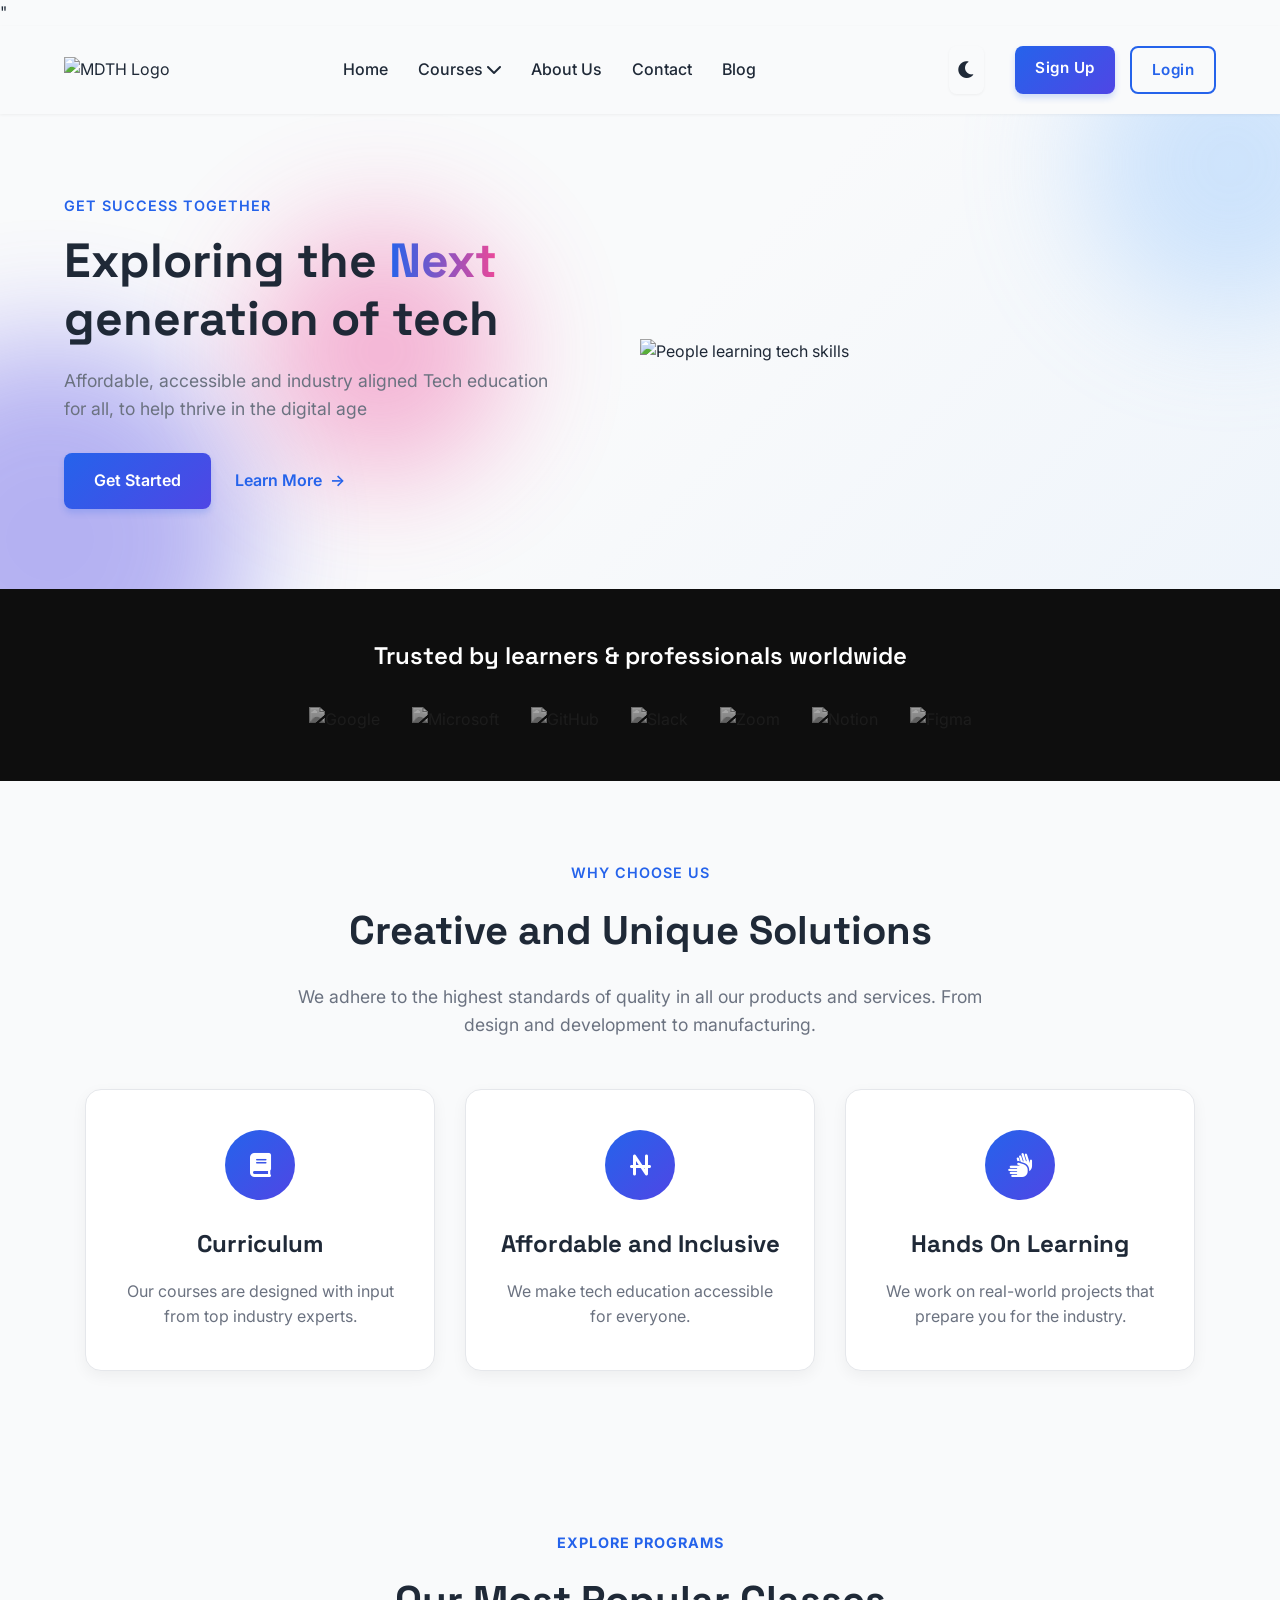
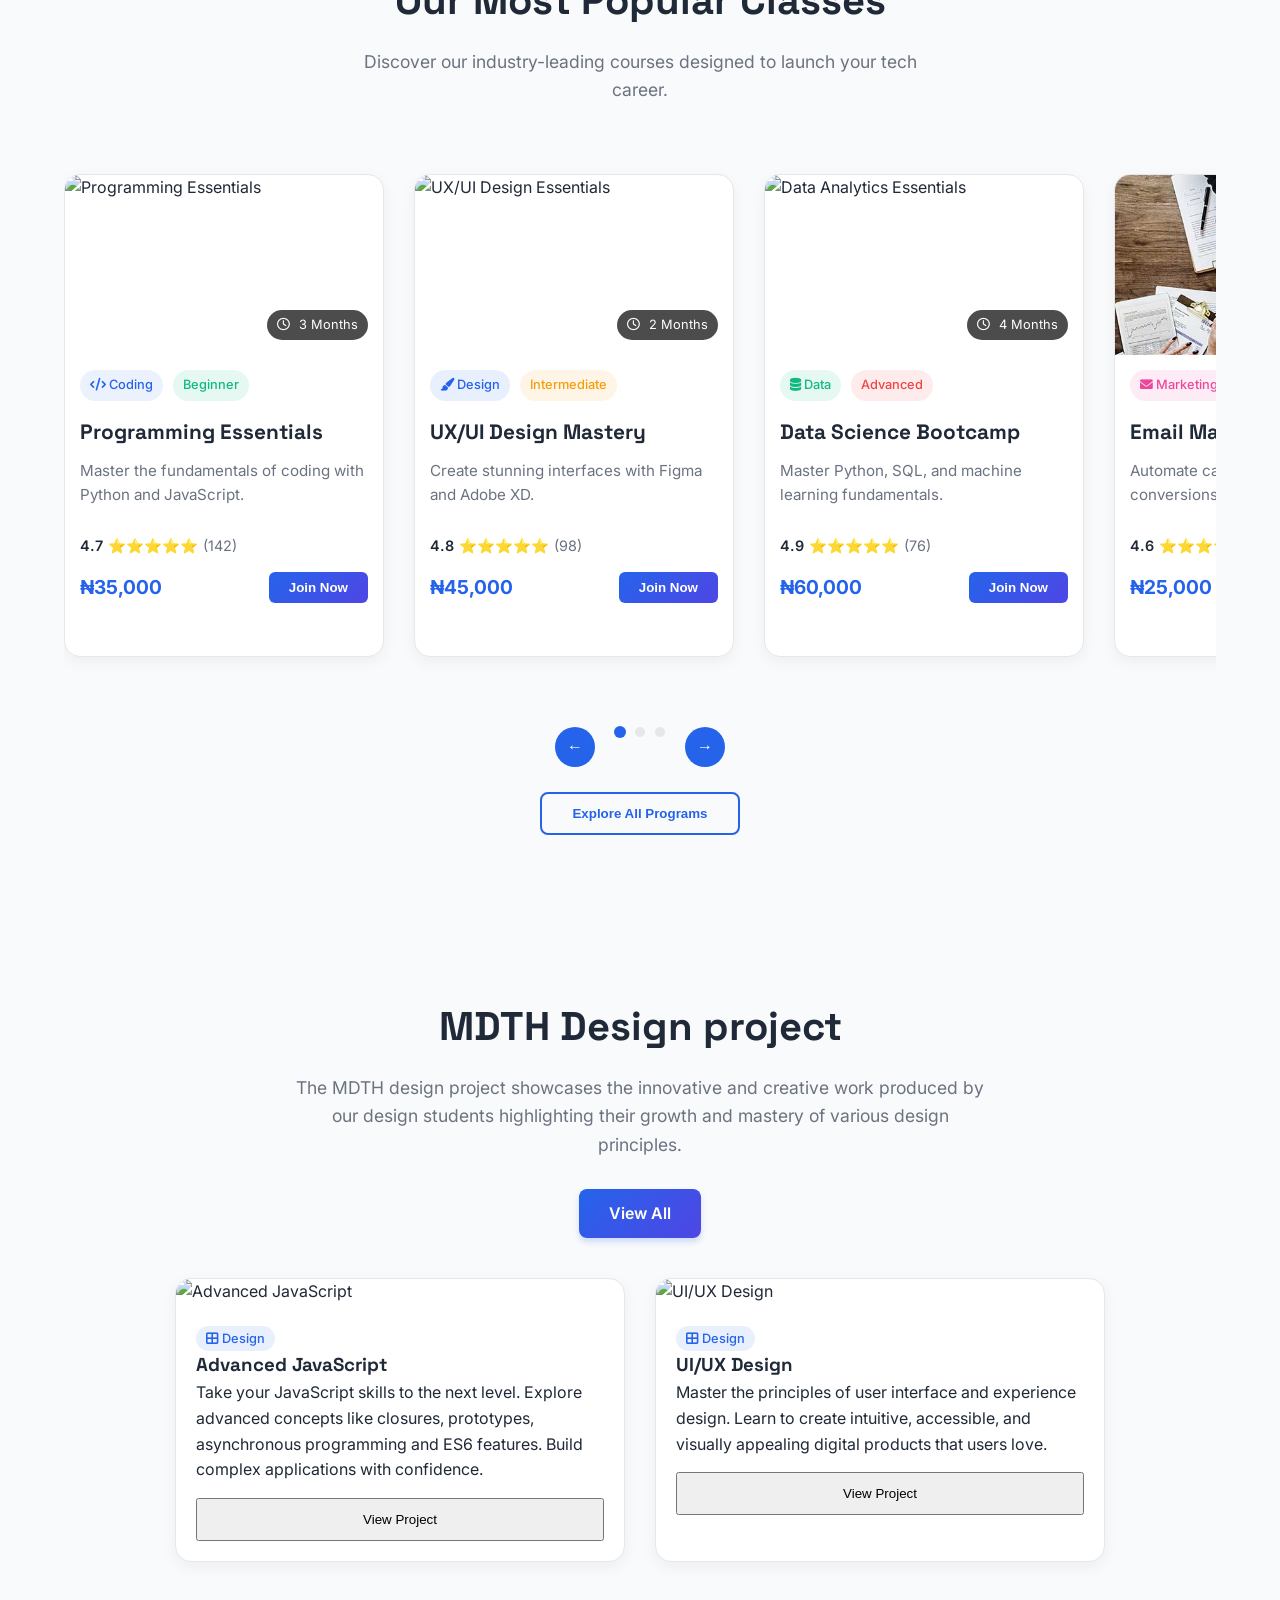
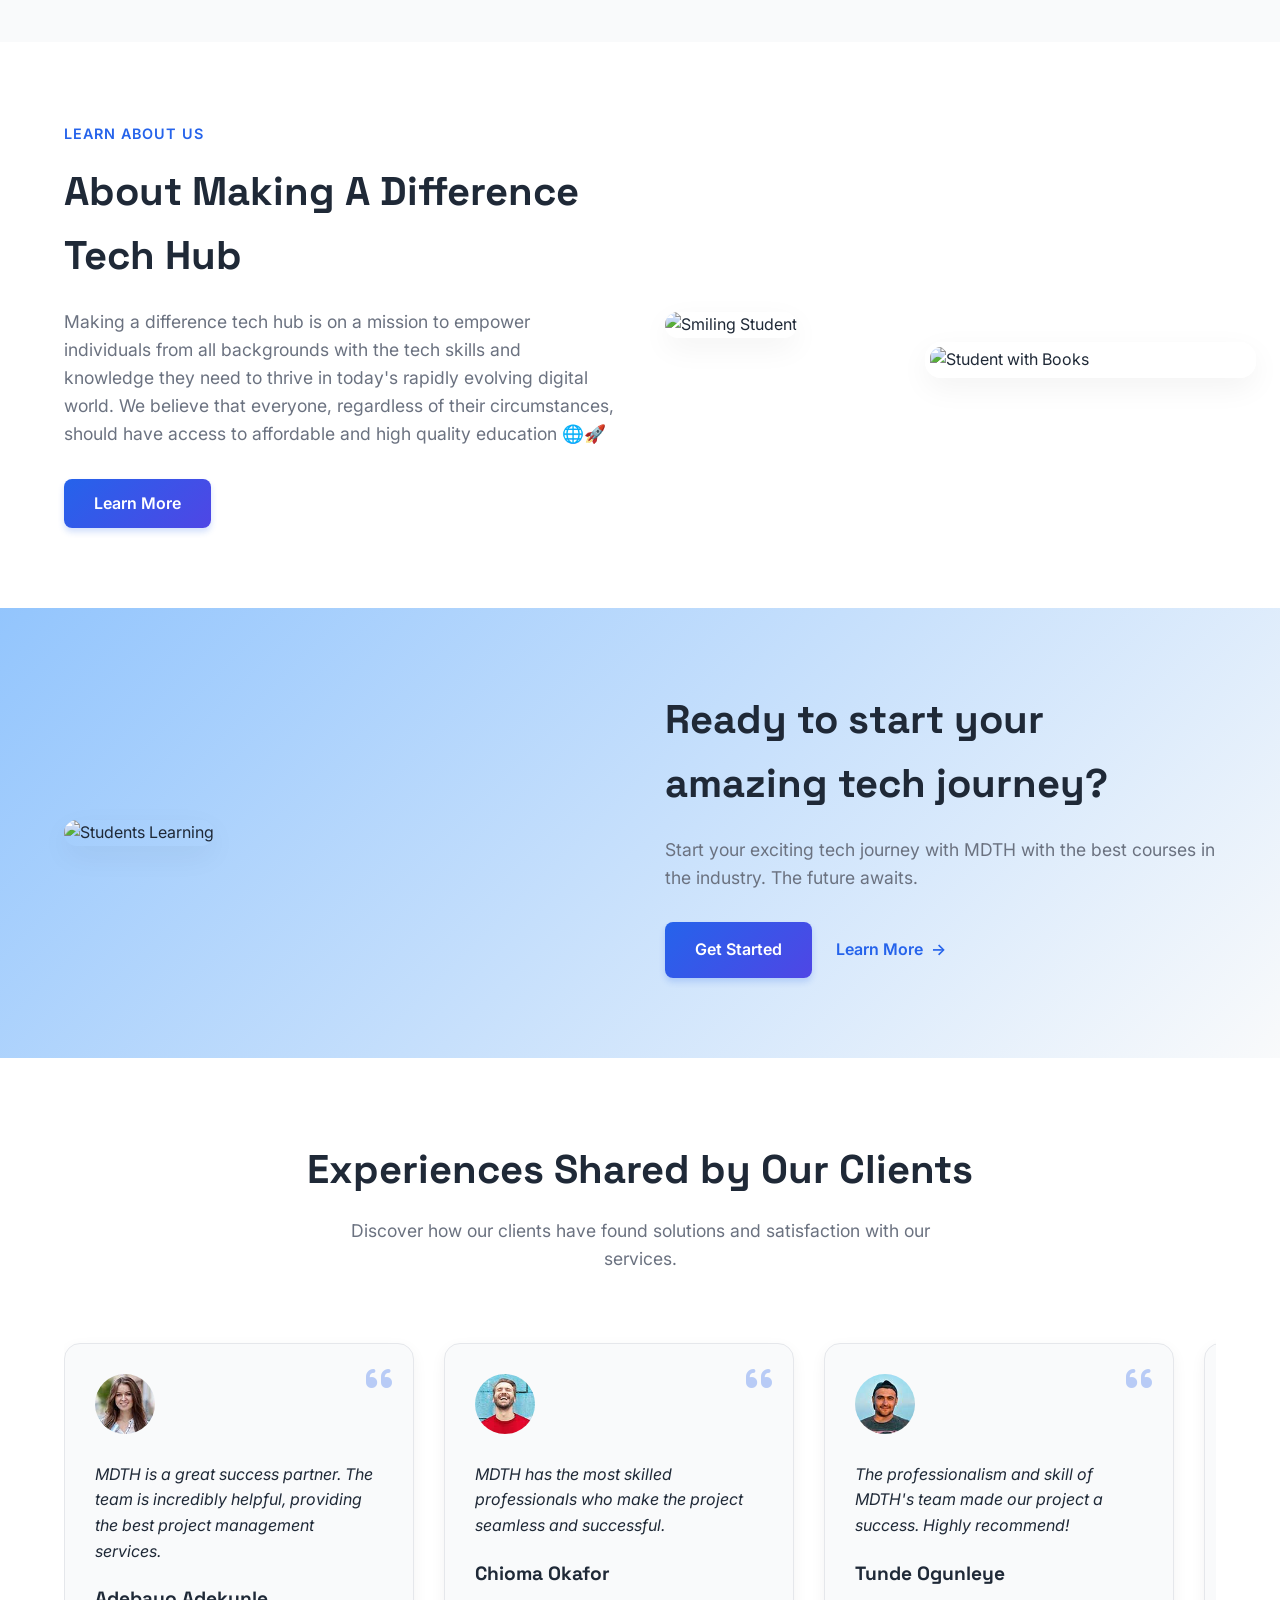
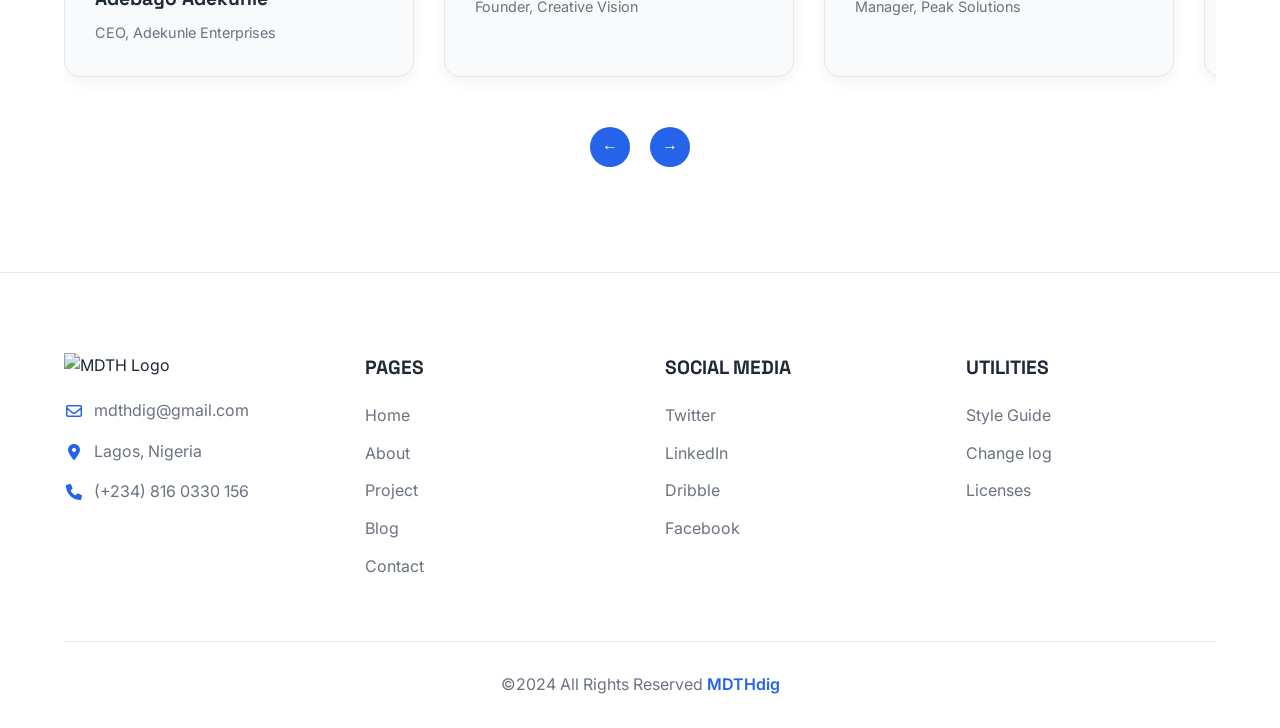
==== commit 3bf7721f: "feature pages" ====
--- a/index.html
+++ b/index.html
@@ -54,81 +54,83 @@
    
 </head>
 <body>
-    <!-- Navigation Bar -->
-    <nav class="navbar">
-        <div class="logo">
-            <a href="#">
-                <img src="images/MDTH_LOGO-removebg-preview.png" alt="MDTH Logo">
-            </a>
-        </div>
-        
-        <ul class="nav-links">
-            <li><a href="#home">Home</a></li>
-            <li class="dropdown">
-                <a href="#courses">Courses</a>
-                <span class="caret"><i class="fas fa-chevron-down"></i></span>
-                <ul class="dropdown-menu">
-                    <li><a href="web-development.html">Web Development</a></li>
-                    <li><a href="#data-science">Data Science</a></li>
-                    <li><a href="#ui-ux">UI/UX Design</a></li>
-                    <li><a href="#digital-marketing">Digital Marketing</a></li>
-                </ul>
-            </li>
-            <li><a href="#about">About Us</a></li>
-            <li><a href="#contact">Contact</a></li>
-            <li><a href="#blog">Blog</a></li>
-        </ul>
-        
-        <div class="auth-buttons">
-            <a href="signup.html" class="btn btn-signup">Sign Up</a>
-            <a href="login.html" class="btn btn-login">Login</a>
-        </div>
-        
-        <!-- Hamburger Icon -->
-        <div class="hamburger" id="hamburger">
-            <span class="bar"></span>
-            <span class="bar"></span>
-            <span class="bar"></span>
-        </div>
-    </nav>
-    
-    <!-- Side Menu (hidden by default) -->
-    <div class="side-menu" id="sideMenu">
-        <div class="side-menu-header">
-            <img src="images/MDTH_LOGO-removebg-preview.png" alt="Logo" class="side-menu-logo">
-            <div class="cancel-icon" id="cancelIcon">
-                <span>&times;</span>
-            </div>
-        </div>
-        <hr class="menu-separator">
-        <div class="theme-switcher">
-            <p>Switch Theme</p>
-            <button id="themeToggle" class="theme-icon">
-                <i class="fas fa-moon"></i>
-            </button>
-        </div>
-        <ul class="nav-links">
-            <li><a href="#home">Home</a></li>
-            <li class="dropdown">
-                <a href="#courses">Courses</a>
-                <span class="caret"><i class="fas fa-chevron-down"></i></span>
-                <ul class="dropdown-menu">
-                    <li><a href="web-development.html">Web Development</a></li>
-                    <li><a href="#data-science">Data Science</a></li>
-                    <li><a href="#ui-ux">UI/UX Design</a></li>
-                    <li><a href="#digital-marketing">Digital Marketing</a></li>
-                </ul>
-            </li>
-            <li><a href="#about">About Us</a></li>
-            <li><a href="#contact">Contact</a></li>
-            <li><a href="#blog">Blog</a></li>
-        </ul>
-        <div class="auth-buttons">
-            <a href="signup.html" class="btn btn-signup">Sign Up</a>
-            <a href="login.html" class="btn btn-login">Login</a>
-        </div>
-        <hr class="menu-separator">
-    </div>
+    <body>
+  <nav class="navbar">
+    <div class="logo">
+        <a href="#">
+            <img src="images/MDTH_LOGO-removebg-preview.png" alt="MDTH Logo">
+        </a>
+    </div>
+    
+    <ul class="nav-links" id="mainNav">
+        <li><a href="#home">Home</a></li>
+        <li class="dropdown">
+            <a href="#courses">Courses <i class="fas fa-chevron-down"></i></a>
+            <ul class="dropdown-menu">
+                <li><a href="web-development.html">Web Development</a></li>
+                <li><a href="#data-science">Data Science</a></li>
+                <li><a href="#ui-ux">UI/UX Design</a></li>
+                <li><a href="#digital-marketing">Digital Marketing</a></li>
+            </ul>
+        </li>
+        <li><a href="/about.html">About Us</a></li>
+        <li><a href="#contact">Contact</a></li>
+        <li><a href="#blog">Blog</a></li>
+    </ul>
+    
+    <div class="auth-buttons">
+        <!-- Dark Mode Toggle for Desktop -->
+        <button id="desktopThemeToggle" class="theme-toggle">
+            <i class="fas fa-moon"></i>
+        </button>
+        <a href="signup.html" class="btn btn-signup">Sign Up</a>
+        <a href="login.html" class="btn btn-login">Login</a>
+    </div>
+    
+    <!-- Hamburger Icon -->
+    <div class="hamburger" id="hamburgerBtn">
+        <span class="bar"></span>
+        <span class="bar"></span>
+        <span class="bar"></span>
+    </div>
+</nav>
+
+<!-- Side Menu (hidden by default) -->
+<div class="side-menu" id="sideMenu">
+    <div class="side-menu-header">
+        <img src="images/MDTH_LOGO-removebg-preview.png" alt="Logo" class="side-menu-logo">
+        <div class="cancel-icon" id="closeMenuBtn">
+            <span>&times;</span>
+        </div>
+    </div>
+    <hr class="menu-separator">
+    <div class="theme-switcher">
+        <p>Switch Theme</p>
+        <button id="themeToggle" class="theme-icon">
+            <i class="fas fa-moon"></i>
+        </button>
+    </div>
+    <ul class="mobile-nav-links">
+        <li><a href="home">Home</a></li>
+        <li class="mobile-dropdown">
+            <a href="#courses" class="dropdown-toggle">Courses <i class="fas fa-chevron-down"></i></a>
+            <ul class="mobile-dropdown-menu">
+                <li><a href="web-development.html">Web Development</a></li>
+                <li><a href="#data-science">Data Science</a></li>
+                <li><a href="#ui-ux">UI/UX Design</a></li>
+                <li><a href="#digital-marketing">Digital Marketing</a></li>
+            </ul>
+        </li>
+        <li><a href="/about.html">About Us</a></li>
+        <li><a href="#contact">Contact</a></li>
+        <li><a href="#blog">Blog</a></li>
+    </ul>
+    <div class="mobile-auth-buttons">
+        <a href="signup.html" class="btn btn-signup">Sign Up</a>
+        <a href="login.html" class="btn btn-login">Login</a>
+    </div>
+    <hr class="menu-separator">
+</div>
 
     <!-- Hero Section -->
     <section class="hero">
@@ -150,33 +152,21 @@
             <img src="images/hero-image.png" alt="People learning tech skills">
         </div>
     </section>
-
-    <!-- Brands Section -->
-    <div class="brands-section">
-        <div class="brands">
-            <div class="brand">
-                <img src="images/Zapier logo image.png" alt="Zapier">
-            </div>
-            <div class="brand">
-                <img src="images/Spotify logo image.png" alt="Spotify">
-            </div>
-            <div class="brand">
-                <img src="images/Zoom logo image.png" alt="Zoom">
-            </div>
-            <div class="brand">
-                <img src="images/Amazon logo image.png" alt="Amazon">
-            </div>
-            <div class="brand">
-                <img src="images/Adobe logo image.png" alt="Adobe">
-            </div>
-            <div class="brand">
-                <img src="images/Notion logo image.png" alt="Notion">
-            </div>
-            <div class="brand">
-                <img src="images/Netflix logo image.png" alt="Netflix">
-            </div>
-        </div>
-    </div>
+<!-- Trusted By Section -->
+<section class="trusted-by">
+  <h2 class="trusted-title">Trusted by learners & professionals worldwide</h2>
+  <div class="brand-logos">
+    <img src="images/google logo.png" alt="Google" />
+    <img src="images/microsoft-logo.png" alt="Microsoft" />
+    <img src="images/github.png" alt="GitHub" />
+    <img src="images/slack.png" alt="Slack" />
+    <img src="images/zoom.png" alt="Zoom" />
+    <img src="images/notion.png" alt="Notion" />
+    <img src="images/figma.png" alt="Figma" />
+  </div>
+</section>
+
+
 
     <!-- Features Section -->
     <section class="creative-solutions">
@@ -543,7 +533,7 @@
                 <h4>PAGES</h4>
                 <ul>
                     <li><a href="#">Home</a></li>
-                    <li><a href="#">About</a></li>
+                    <li><a href="/about.html">About</a></li>
                     <li><a href="#">Project</a></li>
                     <li><a href="#">Blog</a></li>
                     <li><a href="#">Contact</a></li>
@@ -574,6 +564,73 @@
 
     <script>"js/script.js" </script>
     <script>
+            document.addEventListener('DOMContentLoaded', function() {
+        // Mobile Menu Toggle
+        const hamburgerBtn = document.getElementById('hamburgerBtn');
+        const closeMenuBtn = document.getElementById('closeMenuBtn');
+        const sideMenu = document.getElementById('sideMenu');
+        
+        hamburgerBtn.addEventListener('click', function() {
+            sideMenu.classList.add('active');
+            document.body.style.overflow = 'hidden';
+            hamburgerBtn.classList.add('active');
+        });
+        
+        closeMenuBtn.addEventListener('click', function() {
+            sideMenu.classList.remove('active');
+            document.body.style.overflow = 'auto';
+            hamburgerBtn.classList.remove('active');
+        });
+        
+        // Mobile Dropdown Toggle
+        const dropdownToggles = document.querySelectorAll('.dropdown-toggle');
+        dropdownToggles.forEach(toggle => {
+            toggle.addEventListener('click', function(e) {
+                e.preventDefault();
+                const dropdownMenu = this.nextElementSibling;
+                dropdownMenu.classList.toggle('active');
+                this.classList.toggle('active');
+            });
+        });
+        
+        // Close menu when clicking on a link
+        const mobileLinks = document.querySelectorAll('.mobile-nav-links a:not(.dropdown-toggle)');
+        mobileLinks.forEach(link => {
+            link.addEventListener('click', function() {
+                sideMenu.classList.remove('active');
+                document.body.style.overflow = 'auto';
+                hamburgerBtn.classList.remove('active');
+            });
+        });
+        
+        // Desktop Dropdown
+        const desktopDropdowns = document.querySelectorAll('.dropdown');
+        desktopDropdowns.forEach(dropdown => {
+            dropdown.addEventListener('mouseenter', function() {
+                if (window.innerWidth > 992) {
+                    this.querySelector('.dropdown-menu').style.opacity = '1';
+                    this.querySelector('.dropdown-menu').style.visibility = 'visible';
+                }
+            });
+            
+            dropdown.addEventListener('mouseleave', function() {
+                if (window.innerWidth > 992) {
+                    this.querySelector('.dropdown-menu').style.opacity = '0';
+                    this.querySelector('.dropdown-menu').style.visibility = 'hidden';
+                }
+            });
+        });
+        
+        // Close menu when window is resized
+        window.addEventListener('resize', function() {
+            if (window.innerWidth > 992) {
+                sideMenu.classList.remove('active');
+                document.body.style.overflow = 'auto';
+                hamburgerBtn.classList.remove('active');
+            }
+        });
+    });
+    
         // Enhanced slider functionality
     document.addEventListener('DOMContentLoaded', function() {
         const slider = document.querySelector('.courses-slider');
@@ -642,6 +699,38 @@
             isScrolling = true;
         });
     });
+    // Dark Mode Toggle Functionality
+const desktopThemeToggle = document.getElementById('desktopThemeToggle');
+const mobileThemeToggle = document.getElementById('themeToggle');
+
+function toggleDarkMode() {
+    document.body.classList.toggle('dark-mode');
+    const isDarkMode = document.body.classList.contains('dark-mode');
+    localStorage.setItem('darkMode', isDarkMode);
+    
+    // Update icon
+    const icons = document.querySelectorAll('.theme-toggle, .theme-icon');
+    icons.forEach(icon => {
+        if (isDarkMode) {
+            icon.innerHTML = '<i class="fas fa-sun"></i>';
+        } else {
+            icon.innerHTML = '<i class="fas fa-moon"></i>';
+        }
+    });
+}
+
+// Check for saved user preference
+if (localStorage.getItem('darkMode') === 'true') {
+    document.body.classList.add('dark-mode');
+    // Set initial icon to sun if dark mode is enabled
+    document.querySelectorAll('.theme-toggle, .theme-icon').forEach(icon => {
+        icon.innerHTML = '<i class="fas fa-sun"></i>';
+    });
+}
+
+// Event listeners
+desktopThemeToggle.addEventListener('click', toggleDarkMode);
+mobileThemeToggle.addEventListener('click', toggleDarkMode);
     </script>
 
 </body>
--- a/css/styles.css
+++ b/css/styles.css
@@ -54,232 +54,220 @@
             text-decoration: none;
             color: inherit;
         }
-
-        /* Navigation */
-        .navbar {
-            display: flex;
-            justify-content: space-between;
-            align-items: center;
-            padding: 20px 5%;
-            background-color: var(--bg-color);
-            box-shadow: 0 1px 3px var(--shadow-color);
-            position: sticky;
-            top: 0;
-            z-index: 1000;
-        }
-
-        .logo img {
-            height: 50px;
-            width: auto;
-            transition: transform 0.3s ease;
-        }
-
-        .logo:hover img {
-            transform: scale(1.05);
-        }
-
-        .nav-links {
-            display: flex;
-            gap: 30px;
-            align-items: center;
-            list-style: none;
-        }
-
-        .nav-links a {
-            color: var(--text-color);
-            font-weight: 500;
-            text-decoration: none;
-            position: relative;
-            padding: 8px 0;
-        }
-
-        .nav-links a:hover {
-            color: var(--primary-color);
-        }
-
-        .nav-links a::after {
-            content: '';
-            position: absolute;
-            width: 0;
-            height: 3px;
-            bottom: 0;
-            left: 0;
-            background: linear-gradient(90deg, var(--primary-color), var(--secondary-color));
-            transition: width 0.3s ease;
-            border-radius: 3px;
-        }
-
-        .nav-links a:hover::after {
-            width: 100%;
-        }
-
-        /* Dropdown Menu */
-        .dropdown {
-            position: relative;
-        }
-
-        .dropdown-menu {
-            position: absolute;
-            top: 100%;
-            left: 0;
-            background-color: var(--card-bg);
-            border-radius: 8px;
-            box-shadow: 0 4px 12px var(--shadow-color);
-            padding: 15px;
-            min-width: 200px;
+    /* Navigation Styles */
+    .navbar {
+        display: flex;
+        justify-content: space-between;
+        align-items: center;
+        padding: 20px 5%;
+        background-color: var(--bg-color);
+        box-shadow: 0 1px 3px var(--shadow-color);
+        position: sticky;
+        top: 0;
+        z-index: 1000;
+    }
+
+    .nav-links {
+        display: flex;
+        gap: 30px;
+        align-items: center;
+        list-style: none;
+    }
+
+    .nav-links a {
+        color: var(--text-color);
+        font-weight: 500;
+        text-decoration: none;
+        position: relative;
+        padding: 8px 0;
+    }
+
+    .nav-links a:hover {
+        color: var(--primary-color);
+    }
+
+    .nav-links a::after {
+        content: '';
+        position: absolute;
+        width: 0;
+        height: 3px;
+        bottom: 0;
+        left: 0;
+        background: linear-gradient(90deg, var(--primary-color), var(--secondary-color));
+        transition: width 0.3s ease;
+        border-radius: 3px;
+    }
+
+    .nav-links a:hover::after {
+        width: 100%;
+    }
+
+    /* Dropdown Menu */
+    .dropdown {
+        position: relative;
+    }
+
+    .dropdown-menu {
+        position: absolute;
+        top: 100%;
+        left: 0;
+        background-color: var(--card-bg);
+        border-radius: 8px;
+        box-shadow: 0 4px 12px var(--shadow-color);
+        padding: 15px;
+        min-width: 200px;
+        opacity: 0;
+        visibility: hidden;
+        transition: all 0.3s ease;
+        z-index: 100;
+        border: 1px solid var(--border-color);
+    }
+
+    .dropdown:hover .dropdown-menu {
+        opacity: 1;
+        visibility: visible;
+    }
+
+    .dropdown-menu li {
+        margin-bottom: 10px;
+    }
+
+    .dropdown-menu li:last-child {
+        margin-bottom: 0;
+    }
+
+    .dropdown-menu a {
+        display: block;
+        padding: 8px 12px;
+        border-radius: 4px;
+        transition: all 0.2s ease;
+    }
+
+    .dropdown-menu a:hover {
+        background-color: var(--primary-light);
+        color: white;
+    }
+
+    /* Hamburger Menu */
+    .hamburger {
+        display: none;
+        cursor: pointer;
+        padding: 10px;
+        z-index: 1001;
+    }
+
+    .bar {
+        display: block;
+        width: 25px;
+        height: 3px;
+        margin: 5px auto;
+        background-color: var(--text-color);
+        transition: all 0.3s ease;
+    }
+
+    /* Side Menu */
+    .side-menu {
+        position: fixed;
+        top: 0;
+        right: -100%;
+        width: 320px;
+        height: 100vh;
+        background-color: var(--card-bg);
+        box-shadow: -5px 0 15px rgba(0, 0, 0, 0.1);
+        transition: right 0.3s ease;
+        z-index: 1000;
+        overflow-y: auto;
+        padding: 20px;
+    }
+
+    .side-menu.active {
+        right: 0;
+    }
+
+    .side-menu-header {
+        display: flex;
+        justify-content: space-between;
+        align-items: center;
+        margin-bottom: 20px;
+    }
+
+    .side-menu-logo {
+        height: 40px;
+    }
+
+    .cancel-icon {
+        font-size: 24px;
+        cursor: pointer;
+        color: var(--text-color);
+    }
+
+    .menu-separator {
+        border: none;
+        height: 1px;
+        background-color: var(--border-color);
+        margin: 15px 0;
+    }
+
+    .mobile-nav-links {
+        list-style: none;
+        padding: 0;
+    }
+
+    .mobile-nav-links li {
+        margin-bottom: 15px;
+    }
+
+    .mobile-nav-links a {
+        color: var(--text-color);
+        text-decoration: none;
+        font-size: 1.1rem;
+    }
+
+    .mobile-dropdown-menu {
+        list-style: none;
+        padding-left: 20px;
+        max-height: 0;
+        overflow: hidden;
+        transition: max-height 0.3s ease;
+    }
+
+    .mobile-dropdown-menu.active {
+        max-height: 500px;
+    }
+
+    .mobile-dropdown-toggle.active i {
+        transform: rotate(180deg);
+    }
+
+    .mobile-auth-buttons {
+        display: flex;
+        flex-direction: column;
+        gap: 15px;
+        margin-top: 20px;
+    }
+
+    /* Responsive Styles */
+    @media (max-width: 992px) {
+        .nav-links, .auth-buttons {
+            display: none;
+        }
+        
+        .hamburger {
+            display: block;
+        }
+        
+        .hamburger.active .bar:nth-child(1) {
+            transform: translateY(8px) rotate(45deg);
+        }
+        
+        .hamburger.active .bar:nth-child(2) {
             opacity: 0;
-            visibility: hidden;
-            transition: all 0.3s ease;
-            z-index: 100;
-            border: 1px solid var(--border-color);
-        }
-
-        .dropdown:hover .dropdown-menu {
-            opacity: 1;
-            visibility: visible;
-        }
-
-        .dropdown-menu li {
-            margin-bottom: 10px;
-        }
-
-        .dropdown-menu li:last-child {
-            margin-bottom: 0;
-        }
-
-        .dropdown-menu a {
-            display: block;
-            padding: 8px 12px;
-            border-radius: 4px;
-            transition: all 0.2s ease;
-        }
-
-        .dropdown-menu a:hover {
-            background-color: var(--primary-light);
-            color: white;
-        }
-
-        .caret {
-            display: inline-block;
-            margin-left: 5px;
-            transition: transform 0.3s ease;
-        }
-
-        .dropdown:hover .caret {
-            transform: rotate(180deg);
-        }
-
-        /* Buttons */
-        .auth-buttons {
-            display: flex;
-            gap: 15px;
-        }
-
-        .btn {
-            padding: 10px 20px;
-            border-radius: 8px;
-            font-weight: 600;
-            cursor: pointer;
-            transition: all 0.3s ease;
-            font-size: 0.95rem;
-            letter-spacing: 0.5px;
-        }
-
-        .btn-signup {
-            background: linear-gradient(135deg, var(--primary-color), var(--secondary-color));
-            color: white;
-            box-shadow: 0 4px 6px rgba(37, 99, 235, 0.2);
-        }
-
-        .btn-signup:hover {
-            transform: translateY(-2px);
-            box-shadow: 0 6px 12px rgba(37, 99, 235, 0.3);
-        }
-
-        .btn-login {
-            border: 2px solid var(--primary-color);
-            color: var(--primary-color);
-            background-color: transparent;
-        }
-
-        .btn-login:hover {
-            background-color: rgba(37, 99, 235, 0.1);
-        }
-
-        /* Hamburger Menu */
-        .hamburger {
-            display: none;
-            cursor: pointer;
-            padding: 10px;
-            z-index: 1001;
-        }
-
-        .bar {
-            display: block;
-            width: 25px;
-            height: 3px;
-            margin: 5px auto;
-            background-color: var(--text-color);
-            transition: all 0.3s ease;
-        }
-
-        /* Side Menu */
-        .side-menu {
-            position: fixed;
-            top: 0;
-            right: -100%;
-            width: 320px;
-            height: 100vh;
-            background-color: var(--card-bg);
-            box-shadow: -5px 0 15px rgba(0, 0, 0, 0.1);
-            transition: right 0.3s ease;
-            z-index: 1000;
-            overflow-y: auto;
-            padding: 20px;
-        }
-
-        .side-menu.active {
-            right: 0;
-        }
-
-        .side-menu-header {
-            display: flex;
-            justify-content: space-between;
-            align-items: center;
-            margin-bottom: 20px;
-        }
-
-        .side-menu-logo {
-            height: 40px;
-        }
-
-        .cancel-icon {
-            font-size: 24px;
-            cursor: pointer;
-            color: var(--text-color);
-        }
-
-        .menu-separator {
-            border: none;
-            height: 1px;
-            background-color: var(--border-color);
-            margin: 15px 0;
-        }
-
-        .theme-switcher {
-            display: flex;
-            justify-content: space-between;
-            align-items: center;
-            margin-bottom: 20px;
-        }
-
-        .theme-icon {
-            background: none;
-            border: none;
-            font-size: 20px;
-            color: var(--primary-color);
-            cursor: pointer;
-        }
+        }
+        
+        .hamburger.active .bar:nth-child(3) {
+            transform: translateY(-8px) rotate(-45deg);
+        }
+    }
 
         /* Hero Section */
         .hero {
@@ -2777,4 +2765,103 @@
     .courses-slider {
         scroll-behavior: smooth;
         -webkit-overflow-scrolling: touch;
-    }+    }
+    .trusted-by {
+  text-align: center;
+  padding: 3rem 1rem;
+  background: #0e0e0e; /* Dark background for premium look */
+}
+
+.trusted-title {
+  font-size: 1.5rem;
+  font-weight: 600;
+  color: #fff;
+  margin-bottom: 2rem;
+}
+
+.brand-logos {
+  display: flex;
+  justify-content: center;
+  flex-wrap: wrap;
+  gap: 2rem;
+}
+
+.brand-logos img {
+  max-height: 40px;
+  filter: grayscale(100%) brightness(80%);
+  opacity: 0.8;
+  transition: all 0.3s ease;
+}
+
+.brand-logos img:hover {
+  filter: grayscale(0%) brightness(100%);
+  opacity: 1;
+  transform: scale(1.05);
+}
+/* Dark Mode Toggle Styles */
+.theme-toggle {
+    background: none;
+    border: none;
+    color: var(--text-color);
+    font-size: 1.2rem;
+    cursor: pointer;
+    padding: 0.5rem;
+    margin-right: 1rem;
+    transition: all 0.3s ease;
+}
+
+.theme-toggle:hover {
+    color: var(--primary-color);
+    transform: scale(1.1);
+}
+
+/* Mobile responsive styles */
+@media (max-width: 768px) {
+    .theme-toggle {
+        display: none; /* Hide desktop toggle on mobile */
+    }
+    
+    .theme-switcher {
+        display: flex;
+        justify-content: space-between;
+        align-items: center;
+        padding: 1rem;
+    }
+    
+    .theme-icon {
+        background: none;
+        border: none;
+        color: var(--text-color);
+        font-size: 1.2rem;
+        cursor: pointer;
+    }
+}
+
+/* Dark mode styles */
+body.dark-mode {
+    --bg-color: #121212;
+    --text-color: #ffffff;
+    --primary-color: #bb86fc;
+    --secondary-color: #03dac6;
+    --card-bg: #1e1e1e;
+    background-color: var(--bg-color);
+    color: var(--text-color);
+}
+
+body.dark-mode .navbar {
+    background-color: #1e1e1e;
+    box-shadow: 0 2px 10px rgba(0, 0, 0, 0.5);
+}
+
+body.dark-mode .side-menu {
+    background-color: #1e1e1e;
+}
+
+body.dark-mode .btn {
+    background-color: var(--primary-color);
+    color: #121212;
+}
+
+body.dark-mode .btn:hover {
+    background-color: var(--secondary-color);
+}
